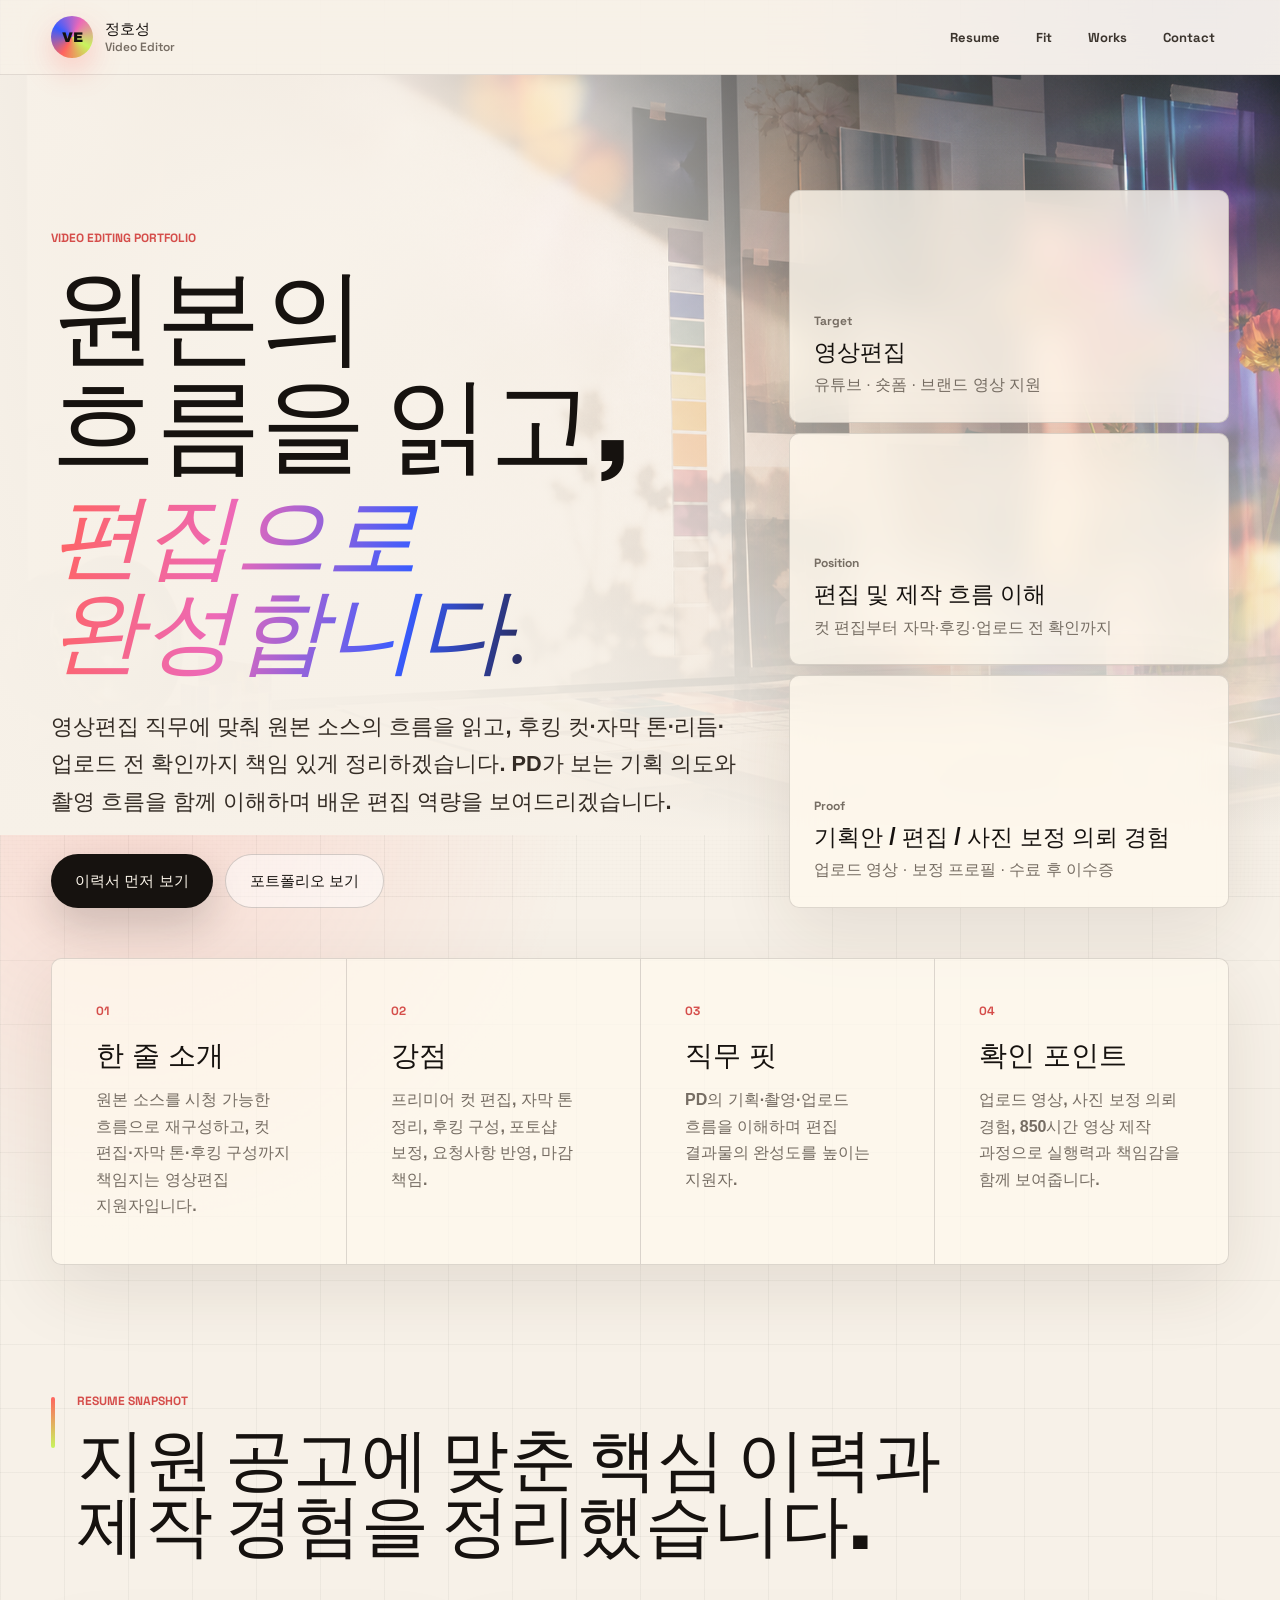
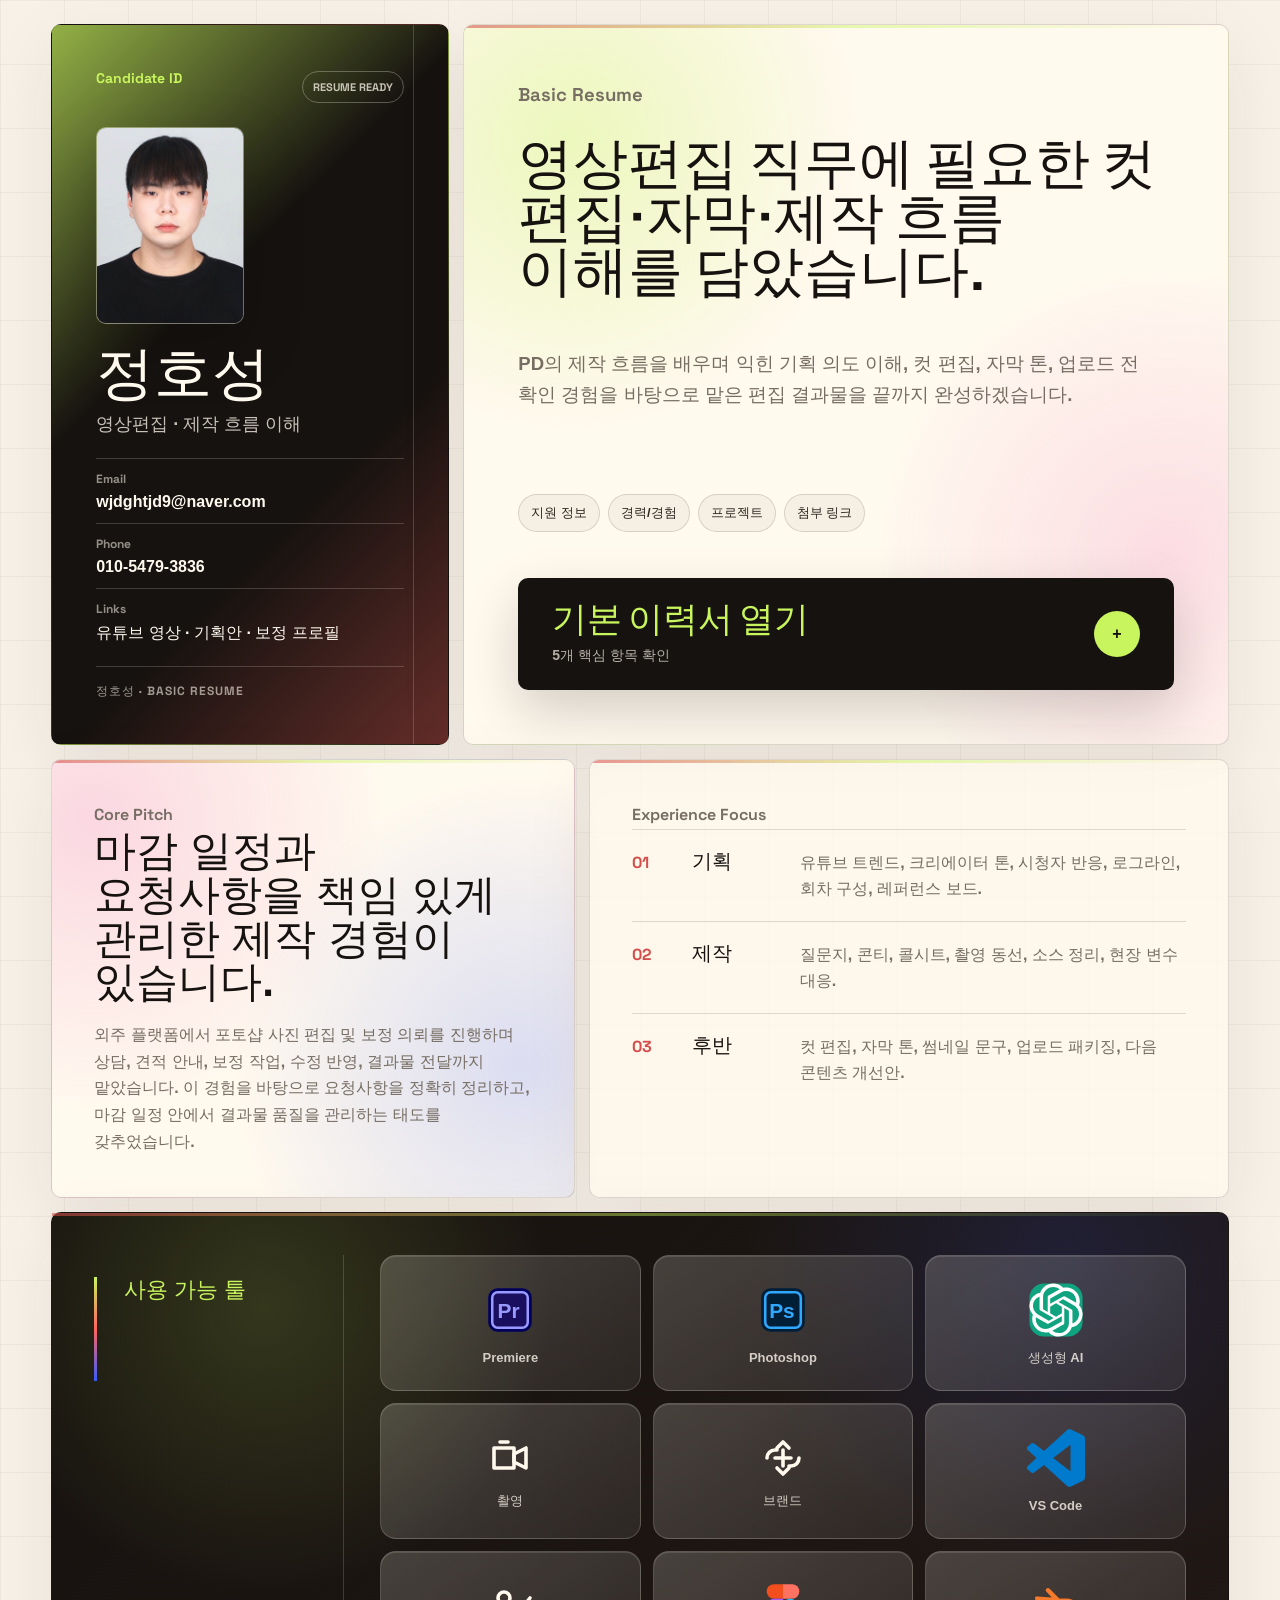
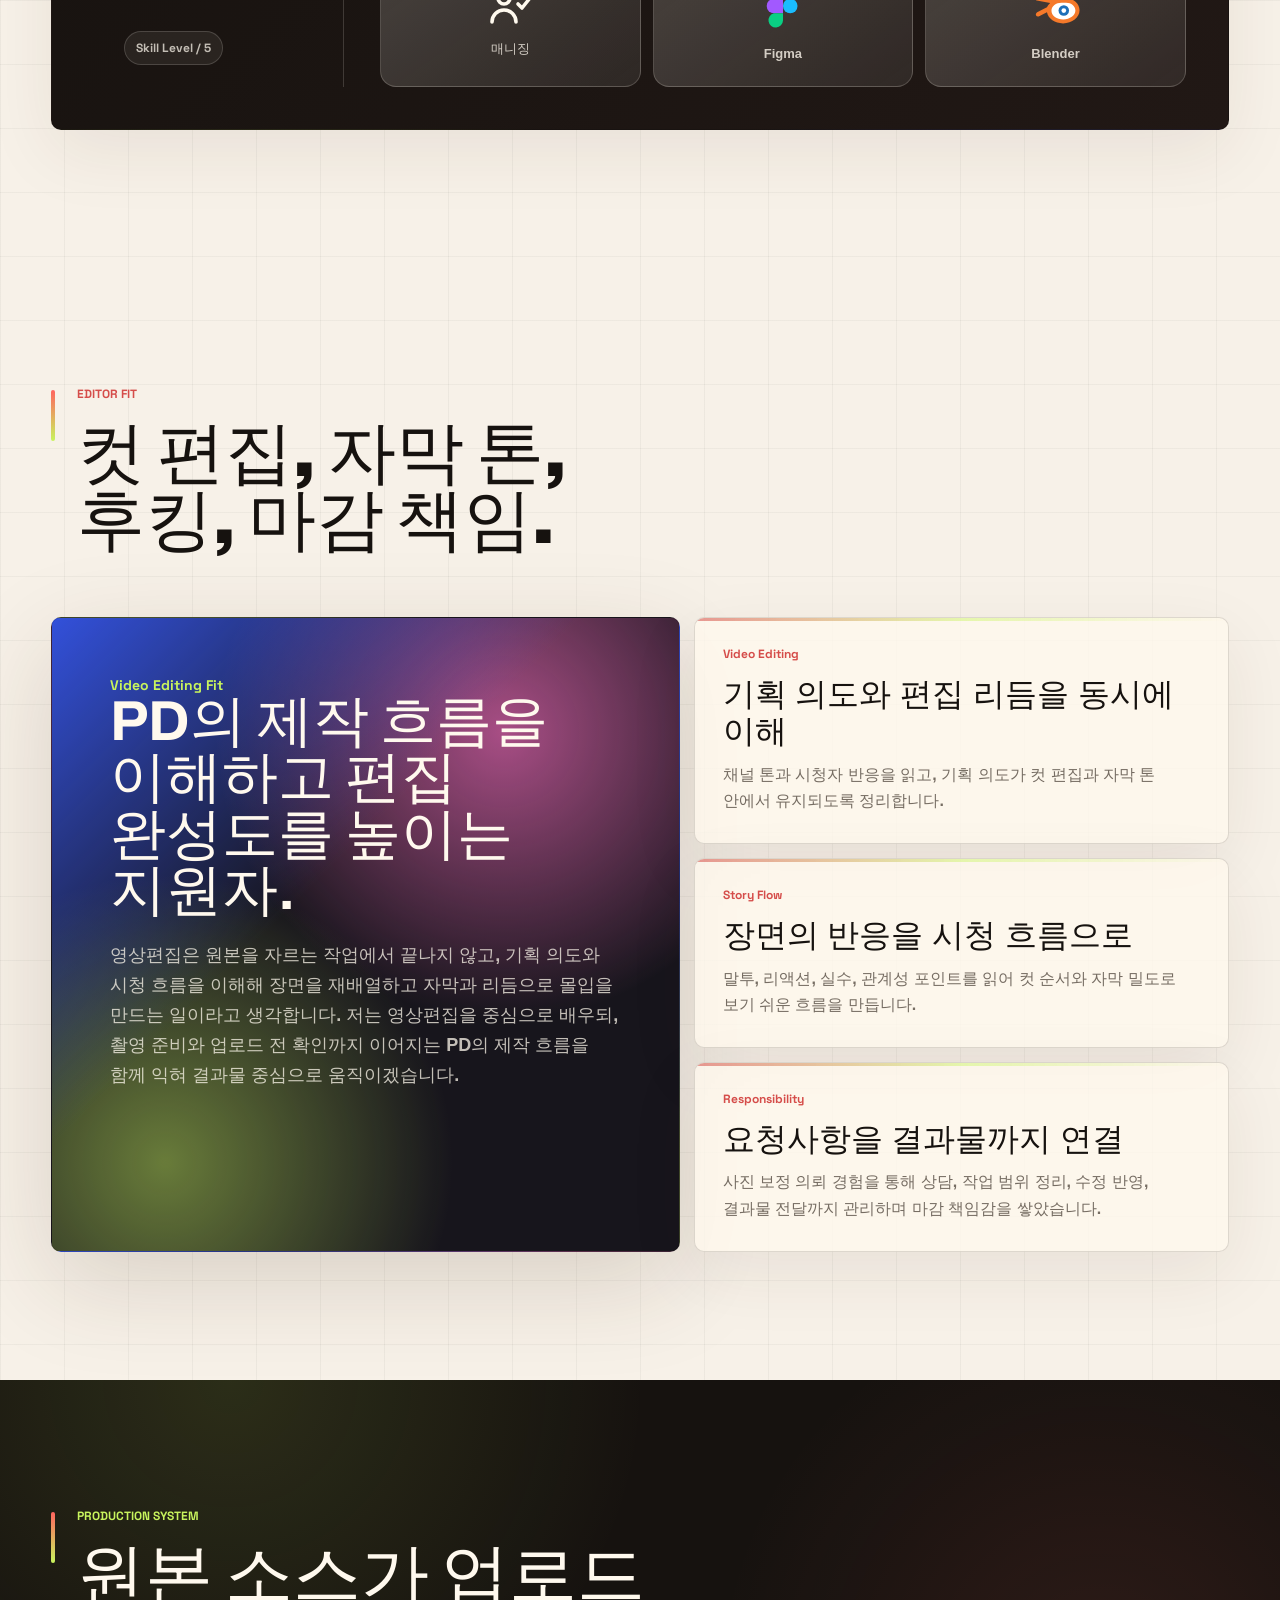
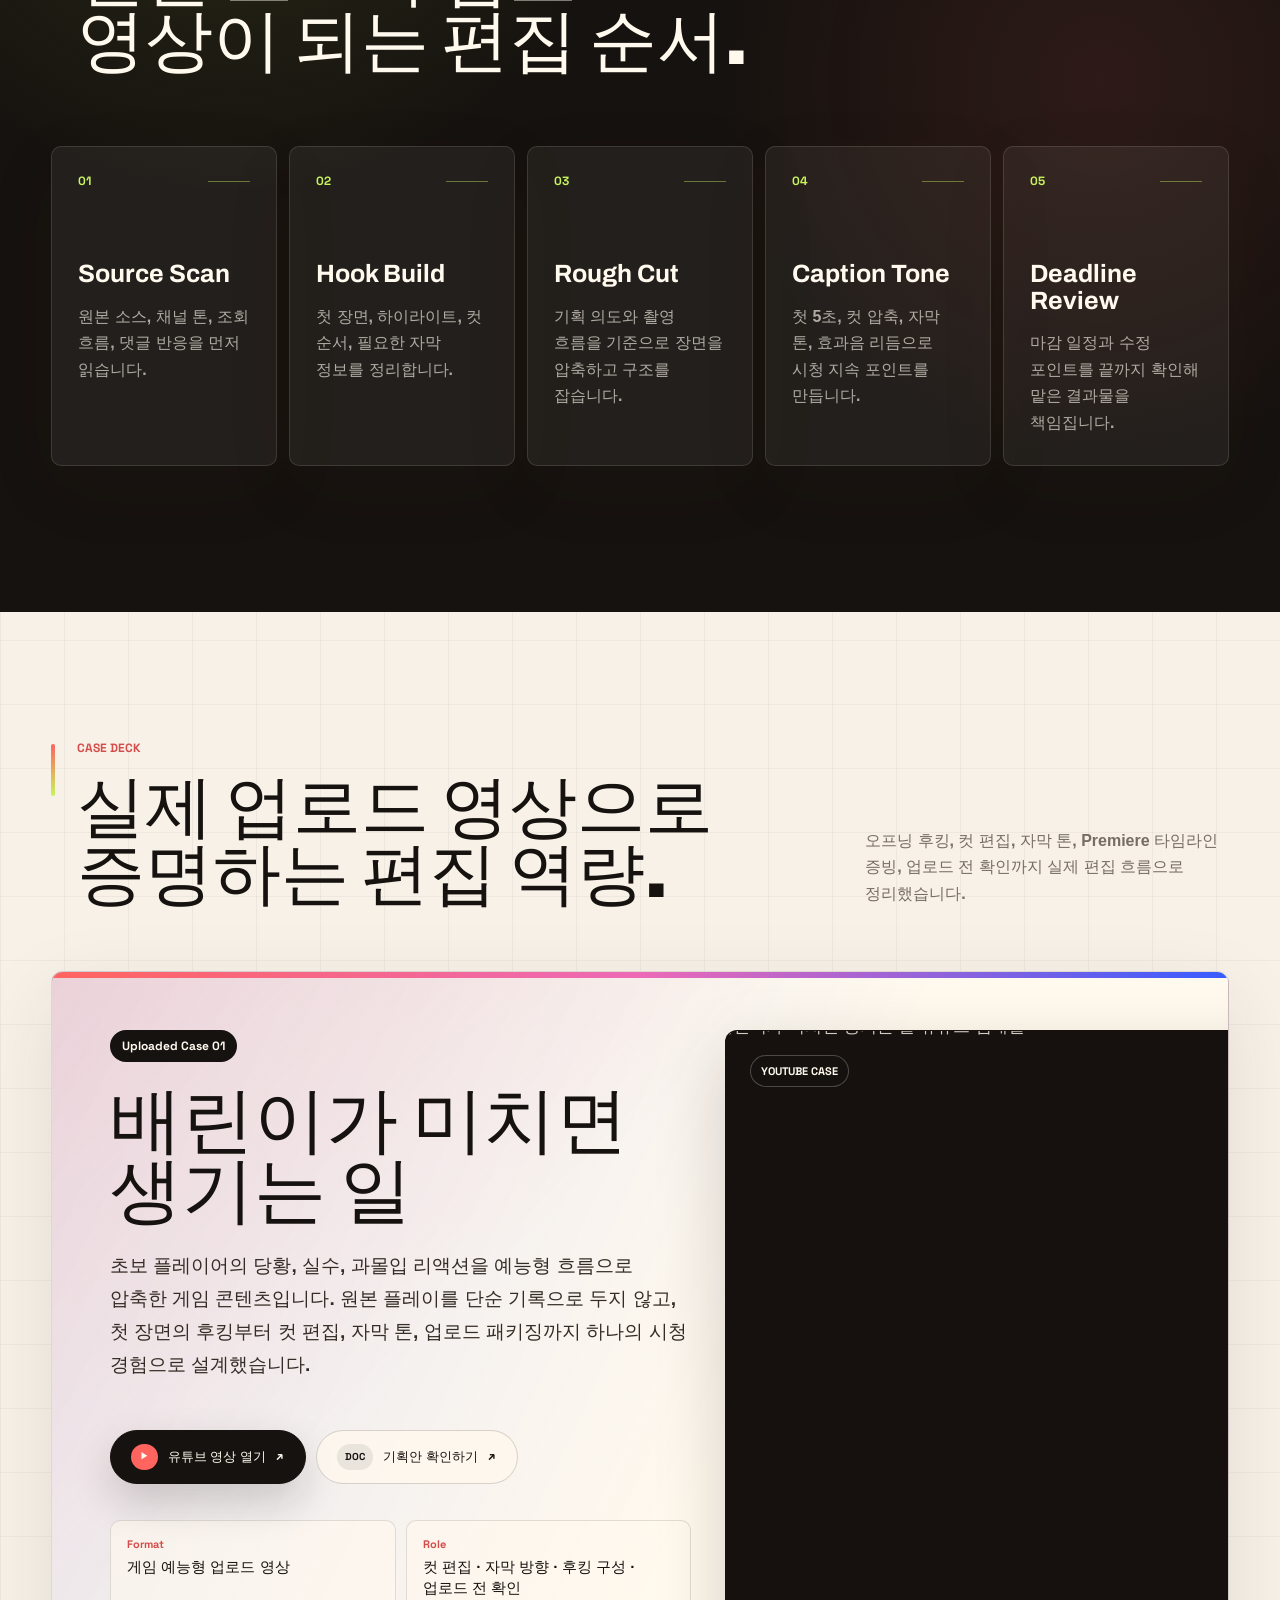
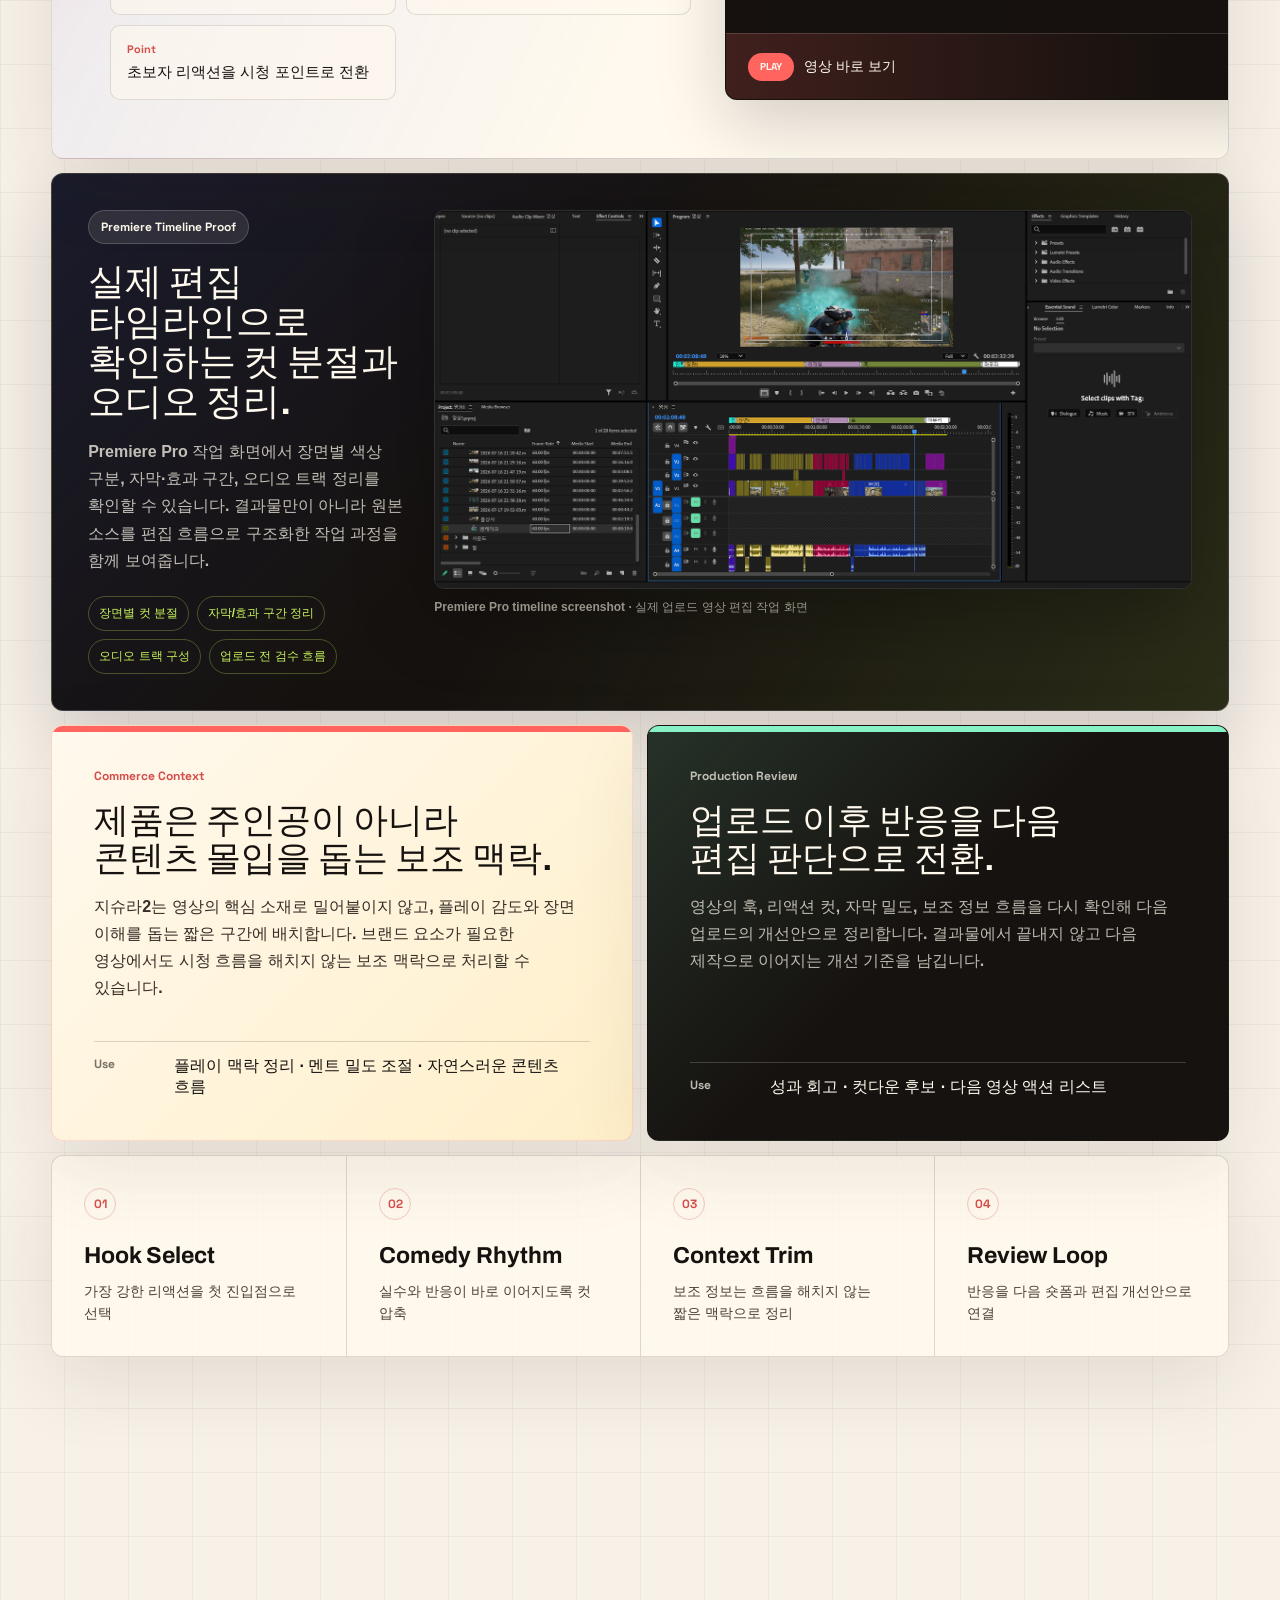
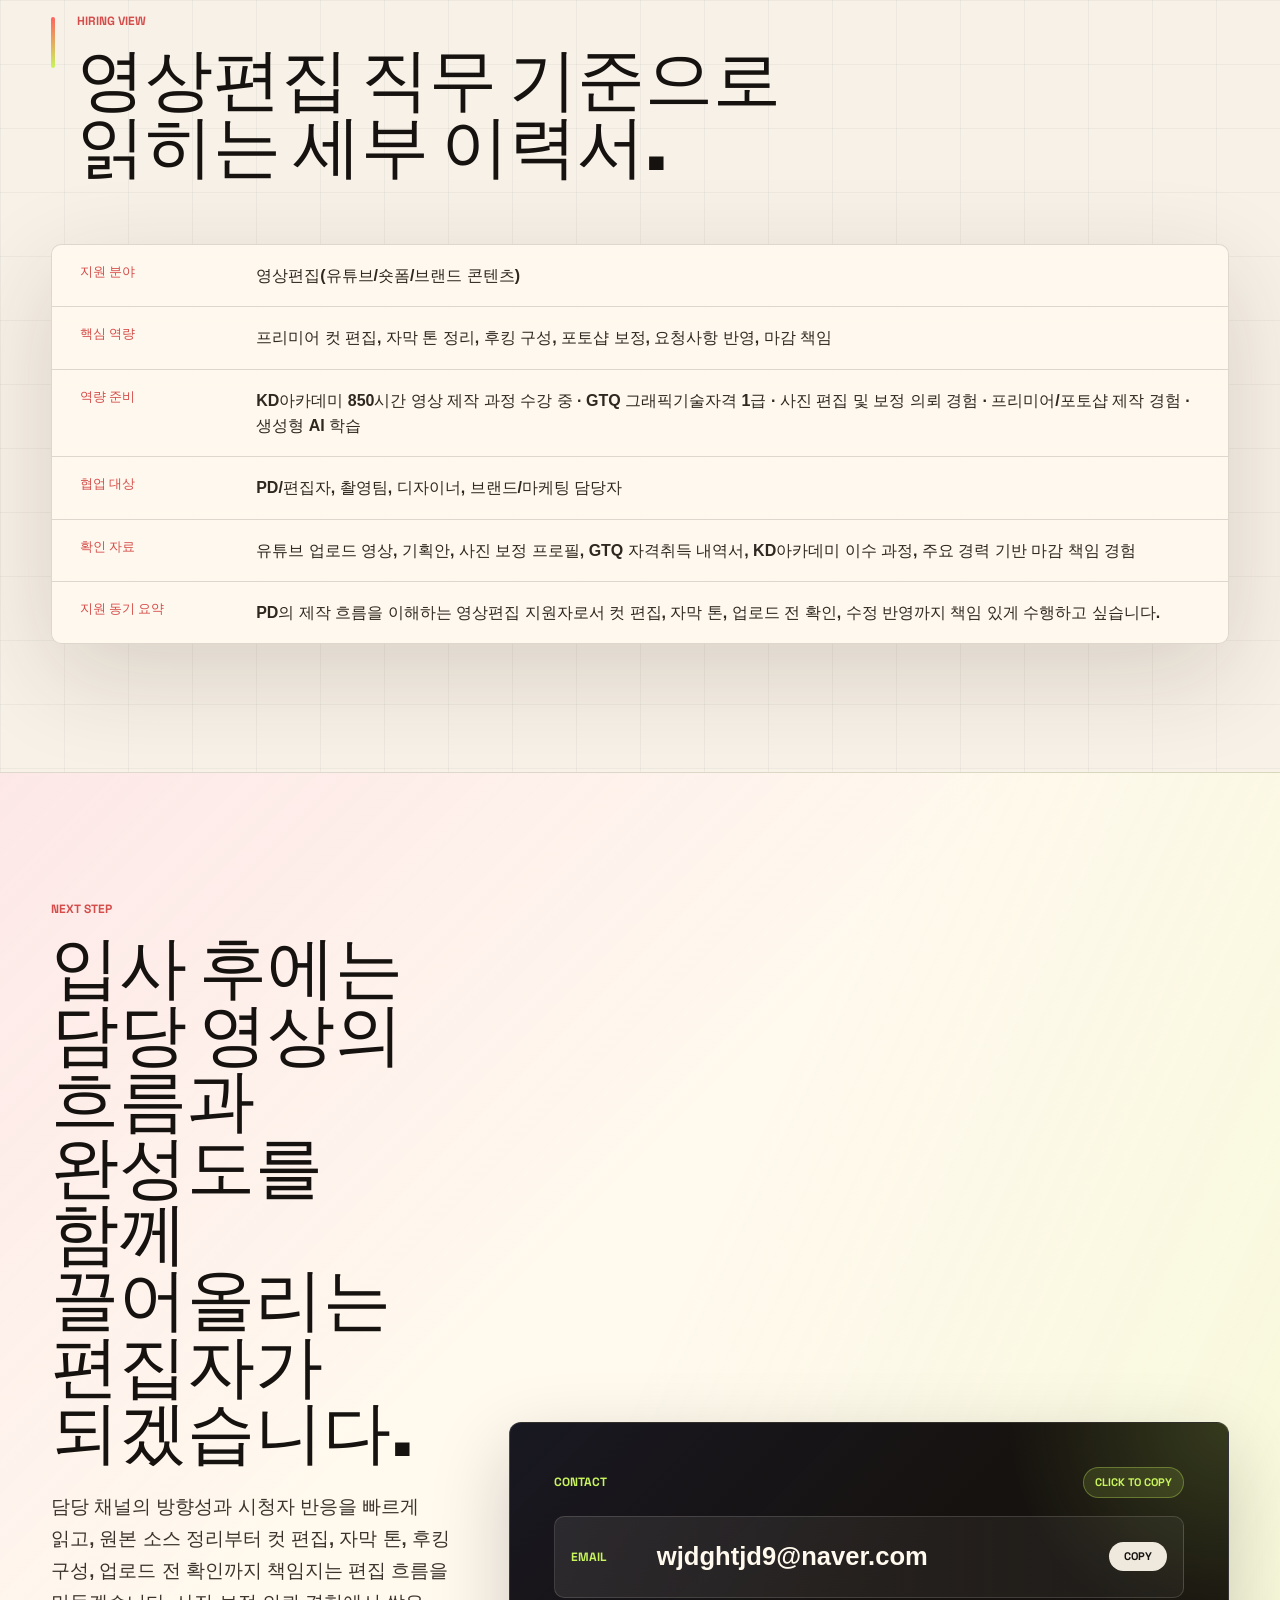
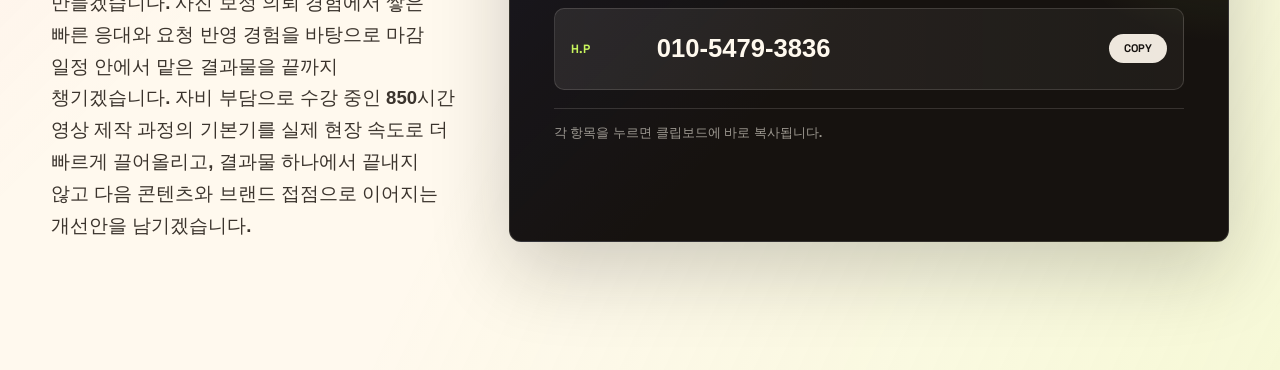
==== index.html @ f5a39869 "Add files via upload" ====
<!doctype html>
<html lang="ko">
  <head>
    <meta charset="utf-8" />
    <meta name="viewport" content="width=device-width, initial-scale=1" />
    <title>정호성 영상편집 포트폴리오 | 이력서</title>
    <meta
      name="description"
      content="영상편집 지원을 위한 포트폴리오 겸 이력서"
    />
    <link rel="stylesheet" href="./styles.css" />
  </head>
  <body>
    <main class="site">
      <header class="nav" aria-label="주요 메뉴">
        <a class="brand" href="#top" aria-label="맨 위로 이동">
          <span class="brand-mark">VE</span>
          <span>
            <strong>정호성</strong>
            <small>Video Editor</small>
          </span>
        </a>
        <nav class="nav-links">
          <a href="#resume">Resume</a>
          <a href="#fit">Fit</a>
          <a href="#works">Works</a>
          <a href="#contact">Contact</a>
        </nav>
      </header>

      <section class="hero" id="top">
        <div class="hero-visual" aria-hidden="true">
          <img src="./assets/hero-prism-studio.png" alt="" />
        </div>
        <div class="hero-copy">
          <p class="eyebrow">VIDEO EDITING PORTFOLIO</p>
          <h1 class="hero-title">
            <span class="hero-title-main">원본의 흐름을 읽고,</span>
            <span class="hero-title-accent">편집으로 완성합니다.</span>
          </h1>
          <p class="hero-lead">
            영상편집 직무에 맞춰 원본 소스의 흐름을 읽고, 후킹 컷·자막 톤·리듬·업로드 전 확인까지 책임 있게 정리하겠습니다. PD가 보는 기획 의도와 촬영 흐름을 함께 이해하며 배운 편집 역량을 보여드리겠습니다.
          </p>
          <div class="hero-actions">
            <a class="button primary" href="#resume">이력서 먼저 보기</a>
            <a class="button ghost" href="#works">포트폴리오 보기</a>
          </div>
        </div>
        <aside class="hero-panel" aria-label="지원 요약">
          <div>
            <span>Target</span>
            <strong>영상편집</strong>
            <p>유튜브 · 숏폼 · 브랜드 영상 지원</p>
          </div>
          <div>
            <span>Position</span>
            <strong>편집 및 제작 흐름 이해</strong>
            <p>컷 편집부터 자막·후킹·업로드 전 확인까지</p>
          </div>
          <div>
            <span>Proof</span>
            <strong>기획안 / 편집 / 사진 보정 의뢰 경험</strong>
            <p>업로드 영상 · 보정 프로필 · 수료 후 이수증</p>
          </div>
        </aside>
      </section>

      <section class="brief" aria-label="채용 요약">
        <article>
          <span>01</span>
          <strong>한 줄 소개</strong>
          <p>원본 소스를 시청 가능한 흐름으로 재구성하고, 컷 편집·자막 톤·후킹 구성까지 책임지는 영상편집 지원자입니다.</p>
        </article>
        <article>
          <span>02</span>
          <strong>강점</strong>
          <p>프리미어 컷 편집, 자막 톤 정리, 후킹 구성, 포토샵 보정, 요청사항 반영, 마감 책임.</p>
        </article>
        <article>
          <span>03</span>
          <strong>직무 핏</strong>
          <p>PD의 기획·촬영·업로드 흐름을 이해하며 편집 결과물의 완성도를 높이는 지원자.</p>
        </article>
        <article>
          <span>04</span>
          <strong>확인 포인트</strong>
          <p>업로드 영상, 사진 보정 의뢰 경험, 850시간 영상 제작 과정으로 실행력과 책임감을 함께 보여줍니다.</p>
        </article>
      </section>

      <section class="resume" id="resume">
        <div class="section-head">
          <p class="eyebrow">RESUME SNAPSHOT</p>
          <h2>지원 공고에 맞춘 핵심 이력과 제작 경험을 정리했습니다.</h2>
        </div>

        <div class="resume-grid">
          <div class="resume-access-panel">
            <article class="profile-block resume-id-card" aria-label="간단 이력서 카드">
              <div class="id-card-top">
                <span class="label">Candidate ID</span>
                <span class="id-status">Resume Ready</span>
              </div>
              <span class="profile-photo-frame"><img src="./assets/profile-photo.jpg" alt="정호성 증명사진" /></span>
              <span class="profile-name-wrap">
                <span class="candidate-name">정호성</span>
                <span class="role">영상편집 · 제작 흐름 이해</span>
              </span>
              <span class="profile-contact-list">
                <span><small>Email</small><strong>wjdghtjd9@naver.com</strong></span>
                <span><small>Phone</small><strong>010-5479-3836</strong></span>
                <span><small>Links</small><strong>유튜브 영상 · 기획안 · 보정 프로필</strong></span>
              </span>
              <span class="id-card-strip">정호성 · Basic Resume</span>
            </article>

            <article class="resume-open-panel">
              <p class="label">Basic Resume</p>
              <h3>영상편집 직무에 필요한 컷 편집·자막·제작 흐름 이해를 담았습니다.</h3>
              <p>
                PD의 제작 흐름을 배우며 익힌 기획 의도 이해, 컷 편집, 자막 톤, 업로드 전 확인 경험을 바탕으로 맡은 편집 결과물을 끝까지 완성하겠습니다.
              </p>
              <div class="resume-open-tags" aria-label="세부 이력서 포함 항목">
                <span>지원 정보</span>
                <span>경력/경험</span>
                <span>프로젝트</span>
                <span>첨부 링크</span>
              </div>
              <button class="resume-open-button" type="button" data-open-resume aria-haspopup="dialog" aria-controls="resume-modal">
                <span>기본 이력서 열기</span>
                <small>5개 핵심 항목 확인</small>
                <i aria-hidden="true">+</i>
              </button>
            </article>
          </div>

          <dialog class="resume-modal" id="resume-modal" aria-labelledby="resume-modal-title">
            <div class="resume-modal-shell">
              <div class="expanded-resume-head">
                <div>
                  <p class="eyebrow">BASIC RESUME</p>
                  <h3 id="resume-modal-title">세부 이력서</h3>
                </div>
                <button class="resume-modal-close" type="button" data-close-resume aria-label="세부 이력서 닫기">닫기</button>
              </div>

              <div class="expanded-resume-layout readable-resume-layout">
                <div class="resume-quick-strip" aria-label="핵심 지원 정보">
                  <div><span>지원 분야</span><strong>영상편집</strong></div>
                  <div><span>주요 역할</span><strong>컷 편집 · 자막 · 후킹</strong></div>
                  <div><span>교육 과정</span><strong>영상편집 · 모션그래픽 · 생성형AI</strong></div>
                  <div><span>증빙 자료</span><strong>이력서 · 기획안 · 영상 링크</strong></div>
                </div>

                <div class="expanded-resume-sections resume-readable-sections">
                  <article class="expanded-resume-section highlight-section simple-resume-section summary-section">
                    <span class="resume-section-number">01</span>
                    <h4>지원 요약</h4>
                    <p class="resume-lead">영상편집 포지션에 맞춰, PD가 보는 기획 의도와 촬영 흐름을 이해하고 컷 편집, 자막 톤, 후킹 구성, 업로드 전 확인까지 책임 있게 수행하겠습니다.</p>
                    <ul class="resume-chip-list" aria-label="핵심 역량">
                      <li>컷 편집</li>
                      <li>자막 톤</li>
                      <li>후킹 구성</li>
                      <li>요청사항 반영</li>
                    </ul>
                  </article>

                  <article class="expanded-resume-section simple-resume-section info-section">
                    <span class="resume-section-number">02</span>
                    <h4>기본 정보</h4>
                    <dl class="resume-fact-grid">
                      <div><dt>이름</dt><dd>정호성 / Hosung Jung</dd></div>
                      <div><dt>출생/나이</dt><dd>2000년생 · 만 26세</dd></div>
                      <div><dt>연락처</dt><dd>010-5479-3836</dd></div>
                      <div><dt>이메일</dt><dd>wjdghtjd9@naver.com</dd></div>
                      <div><dt>거주지</dt><dd>경기 남양주시</dd></div>
                      <div><dt>병역</dt><dd>산업기능요원 복무 완료</dd></div>
                    </dl>
                  </article>

                  <article class="expanded-resume-section simple-resume-section">
                    <span class="resume-section-number">03</span>
                    <h4>교육 · 자격</h4>
                    <div class="resume-stack">
                      <div class="resume-record">
                        <span>교육 과정</span>
                        <strong>KD아카데미컴퓨터학원 구리남양주점</strong>
                        <p>멀티미디어 광고영상콘텐츠 제작 전문가 과정 수강 중입니다. 영상편집, 모션그래픽, 생성형AI를 약 6개월 과정으로 학습하며 실무형 제작 역량을 쌓고 있습니다.</p>
                      </div>
                      <div class="resume-record compact-record">
                        <span>수강 기간</span>
                        <strong>2026.03.19 ~ 2026.09.01 · 107일 · 총 850시간</strong>
                        <p>국비지원 대상은 아니었지만 필요한 역량이라고 판단해 자비 부담으로 수강하고 있습니다.</p>
                      </div>
                      <div class="resume-record compact-record">
                        <span>자격</span>
                        <strong>GTQ 그래픽기술자격 1급(Photoshop) · 자동차운전면허 1종보통 · 건축도장기능사</strong>
                      </div>
                    </div>
                  </article>

                  <article class="expanded-resume-section simple-resume-section summary-section">
                    <span class="resume-section-number">04</span>
                    <h4>경력 · 제작 경험</h4>
                    <div class="resume-stack">
                      <div class="resume-record primary-record">
                        <span>제조팀 주임 · 2021.11 ~ 2026.02 · 4년 3개월</span>
                        <strong>새한마이크로텍</strong>
                        <p>공정 운영, 품질 확인, 작업 기록과 보고, 일정 준수 경험을 통해 맡은 업무를 끝까지 책임지는 태도를 체득했습니다.</p>
                      </div>
                      <div class="resume-record compact-record">
                        <span>이전 경력</span>
                        <strong>우신에이스 현장시공팀 6개월 · 정우푸드 생산라인 1년 8개월</strong>
                        <p>현장 업무에서 필요한 협업, 반복 작업 관리, 문제 확인 습관을 쌓았습니다.</p>
                      </div>
                      <div class="resume-record compact-record">
                        <span>제작 경험</span>
                        <strong>유튜브 업로드 영상 제작 · 포토샵 보정 외주</strong>
                        <p>영상 기획, 컷 편집, 자막 톤 정리, 썸네일·보정 작업, 수정 요청 반영까지 결과물 중심으로 진행했습니다.</p>
                      </div>
                    </div>
                  </article>

                  <article class="expanded-resume-section simple-resume-section link-section">
                    <span class="resume-section-number">05</span>
                    <h4>첨부 · 링크</h4>
                    <div class="resume-link-grid">
                      <a class="resume-doc-link" href="./정호성_영상편집_이력서.docx" target="_blank" rel="noreferrer"><span>DOCX</span><strong>이력서</strong><small>상세 이력 및 자기소개</small></a>
                      <a class="resume-doc-link" href="./정호성_배린이가_미치면_생기는_일_기획안.docx" target="_blank" rel="noreferrer"><span>DOCX</span><strong>영상 기획안</strong><small>콘텐츠 구성안</small></a>
                      <a class="resume-doc-link" href="https://youtu.be/QN0WuIsAuWc" target="_blank" rel="noreferrer"><span>YOUTUBE</span><strong>제작 영상</strong><small>업로드 영상 확인</small></a>
                      <a class="resume-doc-link" href="./planning-baerini-video.html" target="_blank" rel="noreferrer"><span>WEB</span><strong>웹 기획안</strong><small>포트폴리오 내 기획안</small></a>
                      <a class="resume-doc-link" href="https://soomgo.com/profile/users/17757332" target="_blank" rel="noreferrer"><span>PROFILE</span><strong>보정 프로필</strong><small>포토샵 외주 경험</small></a>
                    </div>
                  </article>
                </div>
              </div>
            </div>
          </dialog>

          <article class="resume-card accent-card">
            <p class="label">Core Pitch</p>
            <h3>마감 일정과 요청사항을 책임 있게 관리한 제작 경험이 있습니다.</h3>
            <p>
              외주 플랫폼에서 포토샵 사진 편집 및 보정 의뢰를 진행하며 상담, 견적 안내, 보정 작업, 수정 반영, 결과물 전달까지 맡았습니다.
              이 경험을 바탕으로 요청사항을 정확히 정리하고, 마감 일정 안에서 결과물 품질을 관리하는 태도를 갖추었습니다.
            </p>
          </article>

          <article class="resume-card">
            <p class="label">Experience Focus</p>
            <div class="timeline">
              <div>
                <span>01</span>
                <strong>기획</strong>
                <p>유튜브 트렌드, 크리에이터 톤, 시청자 반응, 로그라인, 회차 구성, 레퍼런스 보드.</p>
              </div>
              <div>
                <span>02</span>
                <strong>제작</strong>
                <p>질문지, 콘티, 콜시트, 촬영 동선, 소스 정리, 현장 변수 대응.</p>
              </div>
              <div>
                <span>03</span>
                <strong>후반</strong>
                <p>컷 편집, 자막 톤, 썸네일 문구, 업로드 패키징, 다음 콘텐츠 개선안.</p>
              </div>
            </div>
          </article>

          <article class="resume-card tools-card">
            <div class="tools-title-row">
              <p class="label">사용 가능 툴</p>
              <span>Skill Level / 5</span>
            </div>
            <div class="tool-icons" aria-label="사용 가능 툴 목록">
              <span class="tool-icon" tabindex="0" aria-label="Premiere Pro 영상 편집 능력 3.5점 만점 5점">
                <svg class="brand-icon adobe-icon premiere-icon" viewBox="0 0 32 32" aria-hidden="true">
                  <rect x="4" y="4" width="24" height="24" rx="5" fill="#00005b"/>
                  <rect x="6.2" y="6.2" width="19.6" height="19.6" rx="3" fill="#1a0f5f" stroke="#9999ff" stroke-width="1.4"/>
                  <text x="9.1" y="20.5" fill="#9999ff" font-family="Arial, sans-serif" font-size="11.5" font-weight="800">Pr</text>
                </svg>
                <small class="tool-name">Premiere</small>
                <span class="tool-tooltip" role="tooltip">
                  <strong>Premiere Pro</strong>
                  <em>3.5 / 5</em>
                  <span class="tool-meter level-35"><span></span></span>
                  <b>컷 편집, 리듬 조정, 자막/후킹 구성</b>
                </span>
              </span>
              <span class="tool-icon" tabindex="0" aria-label="Photoshop 이미지 편집 능력 4점 만점 5점">
                <svg class="brand-icon adobe-icon photoshop-icon" viewBox="0 0 32 32" aria-hidden="true">
                  <rect x="4" y="4" width="24" height="24" rx="5" fill="#001e36"/>
                  <rect x="6.2" y="6.2" width="19.6" height="19.6" rx="3" fill="#001e36" stroke="#31a8ff" stroke-width="1.4"/>
                  <text x="8.4" y="20.5" fill="#31a8ff" font-family="Arial, sans-serif" font-size="11.5" font-weight="800">Ps</text>
                </svg>
                <small class="tool-name">Photoshop</small>
                <span class="tool-tooltip" role="tooltip">
                  <strong>Photoshop</strong>
                  <em>4 / 5</em>
                  <span class="tool-meter level-40"><span></span></span>
                  <b>사진 보정, 리터칭, 합성</b>
                </span>
              </span>
              <span class="tool-icon" tabindex="0" aria-label="생성형 AI 활용 능력 3.5점 만점 5점">
                <svg class="brand-icon ai-icon" viewBox="0 0 24 24" aria-hidden="true">
                  <rect x="1" y="1" width="22" height="22" rx="6" fill="#10a37f"/>
                  <path fill="#ffffff" d="M21.55 10.004a5.416 5.416 0 0 0-.478-4.501c-1.217-2.09-3.662-3.166-6.05-2.66A5.59 5.59 0 0 0 10.831 1C8.39.995 6.224 2.546 5.473 4.838A5.553 5.553 0 0 0 1.76 7.496a5.487 5.487 0 0 0 .691 6.5 5.416 5.416 0 0 0 .477 4.502c1.217 2.09 3.662 3.165 6.05 2.66A5.586 5.586 0 0 0 13.168 23c2.443.006 4.61-1.546 5.361-3.84a5.553 5.553 0 0 0 3.715-2.66 5.488 5.488 0 0 0-.693-6.497v.001zm-8.381 11.558a4.199 4.199 0 0 1-2.675-.954c.034-.018.093-.05.132-.074l4.44-2.53a.71.71 0 0 0 .364-.623v-6.176l1.877 1.069c.02.01.033.029.036.05v5.115c-.003 2.274-1.87 4.118-4.174 4.123zM4.192 17.78a4.059 4.059 0 0 1-.498-2.763c.032.02.09.055.131.078l4.44 2.53c.225.13.504.13.73 0l5.42-3.088v2.138a.068.068 0 0 1-.027.057L9.9 19.288c-1.999 1.136-4.552.46-5.707-1.51h-.001zM3.023 8.216A4.15 4.15 0 0 1 5.198 6.41l-.002.151v5.06a.711.711 0 0 0 .364.624l5.42 3.087-1.876 1.07a.067.067 0 0 1-.063.005l-4.489-2.559c-1.995-1.14-2.679-3.658-1.53-5.63h.001zm15.417 3.54l-5.42-3.088L14.896 7.6a.067.067 0 0 1 .063-.006l4.489 2.557c1.998 1.14 2.683 3.662 1.529 5.633a4.163 4.163 0 0 1-2.174 1.807V12.38a.71.71 0 0 0-.363-.623zm1.867-2.773a6.04 6.04 0 0 0-.132-.078l-4.44-2.53a.731.731 0 0 0-.729 0l-5.42 3.088V7.325a.068.068 0 0 1 .027-.057L14.1 4.713c2-1.137 4.555-.46 5.707 1.513.487.833.664 1.809.499 2.757h.001zm-11.741 3.81l-1.877-1.068a.065.065 0 0 1-.036-.051V6.559c.001-2.277 1.873-4.122 4.181-4.12.976 0 1.92.338 2.671.954-.034.018-.092.05-.131.073l-4.44 2.53a.71.71 0 0 0-.365.623l-.003 6.173v.002zm1.02-2.168L12 9.25l2.414 1.375v2.75L12 14.75l-2.415-1.375v-2.75z"/>
                </svg>
                <small class="tool-name">생성형 AI</small>
                <span class="tool-tooltip" role="tooltip">
                  <strong>생성형 AI 활용</strong>
                  <em>3.5 / 5</em>
                  <span class="tool-meter level-35"><span></span></span>
                  <b>아이디어 정리, 카피 초안, 레퍼런스 구조화</b>
                </span>
              </span>
              <span class="tool-icon" tabindex="0" aria-label="촬영 진행 능력 3점 만점 5점">
                <svg viewBox="0 0 24 24" aria-hidden="true"><path d="M4 7h10v10H4z"/><path d="m14 10 6-3v10l-6-3z"/><path d="M7 4h4"/></svg>
                <small class="tool-name">촬영</small>
                <span class="tool-tooltip" role="tooltip">
                  <strong>촬영 진행</strong>
                  <em>3 / 5</em>
                  <span class="tool-meter level-30"><span></span></span>
                  <b>촬영 동선, 현장 진행, 컷 체크</b>
                </span>
              </span>
              <span class="tool-icon" tabindex="0" aria-label="브랜드 커뮤니케이션 능력 3점 만점 5점">
                <svg viewBox="0 0 24 24" aria-hidden="true"><path d="M8 12h8"/><path d="M12 8v8"/><path d="M4 12a4 4 0 0 1 4-4h1"/><path d="M20 12a4 4 0 0 1-4 4h-1"/><path d="M9 17l3 3 3-3"/><path d="M9 7l3-3 3 3"/></svg>
                <small class="tool-name">브랜드</small>
                <span class="tool-tooltip" role="tooltip">
                  <strong>브랜드 커뮤니케이션</strong>
                  <em>3 / 5</em>
                  <span class="tool-meter level-30"><span></span></span>
                  <b>요청사항 정리, 톤 조율, 협업 커뮤니케이션</b>
                </span>
              </span>
              <span class="tool-icon" tabindex="0" aria-label="Visual Studio Code 웹 포트폴리오 수정 능력 3점 만점 5점">
                <svg class="brand-icon vscode-icon" viewBox="0 0 24 24" aria-hidden="true">
                  <path fill="#007acc" d="M23.15 2.587 18.21.21a1.494 1.494 0 0 0-1.705.29l-9.46 8.63-4.12-3.128a.999.999 0 0 0-1.276.057L.327 7.261A1 1 0 0 0 .326 8.74L3.899 12 .326 15.26a1 1 0 0 0 .001 1.479L1.65 17.94a.999.999 0 0 0 1.276.057l4.12-3.128 9.46 8.63a1.492 1.492 0 0 0 1.704.29l4.942-2.377A1.5 1.5 0 0 0 24 20.06V3.939a1.5 1.5 0 0 0-.85-1.352zm-5.146 14.861L10.826 12l7.178-5.448v10.896z"/>
                </svg>
                <small class="tool-name">VS Code</small>
                <span class="tool-tooltip" role="tooltip">
                  <strong>Visual Studio Code</strong>
                  <em>3 / 5</em>
                  <span class="tool-meter level-30"><span></span></span>
                  <b>웹 포트폴리오 문구/HTML/CSS 수정 보조</b>
                </span>
              </span>
              <span class="tool-icon" tabindex="0" aria-label="크리에이터 매니지먼트 능력 2점 만점 5점">
                <svg viewBox="0 0 24 24" aria-hidden="true"><circle cx="9" cy="8" r="3"/><path d="M3 20a6 6 0 0 1 12 0"/><path d="m16 11 2 2 4-5"/></svg>
                <small class="tool-name">매니징</small>
                <span class="tool-tooltip" role="tooltip">
                  <strong>크리에이터 매니지먼트</strong>
                  <em>2 / 5</em>
                  <span class="tool-meter level-20"><span></span></span>
                  <b>일정 공유, 소통 보조, 운영 흐름 파악</b>
                </span>
              </span>
              <span class="tool-icon" tabindex="0" aria-label="Figma 화면 설계 능력 1.5점 만점 5점">
                <svg class="brand-icon figma-icon" viewBox="0 0 32 32" aria-hidden="true">
                  <path d="M11 4h5v8h-5a4 4 0 0 1 0-8Z" fill="#f24e1e"/>
                  <path d="M16 4h5a4 4 0 0 1 0 8h-5V4Z" fill="#ff7262"/>
                  <path d="M11 12h5v8h-5a4 4 0 0 1 0-8Z" fill="#a259ff"/>
                  <path d="M16 16a4 4 0 1 1 8 0 4 4 0 0 1-8 0Z" fill="#1abcfe"/>
                  <path d="M11 20h5v4a4 4 0 1 1-5-4Z" fill="#0acf83"/>
                </svg>
                <small class="tool-name">Figma</small>
                <span class="tool-tooltip" role="tooltip">
                  <strong>Figma</strong>
                  <em>1.5 / 5</em>
                  <span class="tool-meter level-15"><span></span></span>
                  <b>간단한 레이아웃 확인, 레퍼런스 정리</b>
                </span>
              </span>
              <span class="tool-icon" tabindex="0" aria-label="Blender 3D 그래픽 제작 능력 1점 만점 5점">
                <svg class="brand-icon blender-icon" viewBox="0 0 32 32" aria-hidden="true">
                  <path d="M5.4 12.9c-.6-.1-1-.5-1-1.1 0-.7.6-1.2 1.3-1.1l8 .6-3-3.1c-.5-.5-.5-1.2 0-1.7.5-.5 1.3-.5 1.8 0l5.3 5.4h4.1c4 0 7.1 2.9 7.1 6.5 0 4-4.1 7.2-9.1 7.2-4.5 0-8.2-2.6-8.9-6.1l-4.3 2.2c-.7.3-1.4.1-1.7-.5-.3-.6 0-1.3.6-1.7l5.4-2.8c.4-.9 1-1.7 1.8-2.4l-7.4-1.4Z" fill="#f5792a"/>
                  <path d="M21.6 14.2c2.9 0 5.1 1.9 5.1 4.3 0 2.7-3 4.9-6.7 4.9-3.6 0-6.5-2.1-6.5-4.8 0-2.5 2.5-4.4 5.5-4.4h2.6Z" fill="#ffffff"/>
                  <circle cx="20.3" cy="18.5" r="2.9" fill="#1d6fb8"/>
                  <circle cx="20.3" cy="18.5" r="1.3" fill="#ffffff"/>
                </svg>
                <small class="tool-name">Blender</small>
                <span class="tool-tooltip" role="tooltip">
                  <strong>Blender</strong>
                  <em>1 / 5</em>
                  <span class="tool-meter level-10"><span></span></span>
                  <b>기초 조작, 간단한 3D 요소 이해</b>
                </span>
              </span>
            </div>
          </article>
        </div>
      </section>

      <section class="target-fit" id="fit">
        <div class="section-head split">
          <div>
            <p class="eyebrow">EDITOR FIT</p>
            <h2>컷 편집, 자막 톤, 후킹, 마감 책임.</h2>
          </div>
        </div>

        <div class="fit-grid">
          <article class="fit-main">
            <span class="label">Video Editing Fit</span>
            <h3>PD의 제작 흐름을 이해하고 편집 완성도를 높이는 지원자.</h3>
            <p>
              영상편집은 원본을 자르는 작업에서 끝나지 않고, 기획 의도와 시청 흐름을 이해해 장면을 재배열하고 자막과 리듬으로 몰입을 만드는 일이라고 생각합니다.
              저는 영상편집을 중심으로 배우되, 촬영 준비와 업로드 전 확인까지 이어지는 PD의 제작 흐름을 함께 익혀 결과물 중심으로 움직이겠습니다.
            </p>
          </article>
          <div class="fit-stack">
            <article>
              <span>Video Editing</span>
              <strong>기획 의도와 편집 리듬을 동시에 이해</strong>
              <p>채널 톤과 시청자 반응을 읽고, 기획 의도가 컷 편집과 자막 톤 안에서 유지되도록 정리합니다.</p>
            </article>
            <article>
              <span>Story Flow</span>
              <strong>장면의 반응을 시청 흐름으로</strong>
              <p>말투, 리액션, 실수, 관계성 포인트를 읽어 컷 순서와 자막 밀도로 보기 쉬운 흐름을 만듭니다.</p>
            </article>
            <article>
              <span>Responsibility</span>
              <strong>요청사항을 결과물까지 연결</strong>
              <p>사진 보정 의뢰 경험을 통해 상담, 작업 범위 정리, 수정 반영, 결과물 전달까지 관리하며 마감 책임감을 쌓았습니다.</p>
            </article>
          </div>
        </div>
      </section>

      <section class="process">
        <div class="section-head">
          <p class="eyebrow">PRODUCTION SYSTEM</p>
          <h2>원본 소스가 업로드 영상이 되는 편집 순서.</h2>
        </div>
        <div class="process-row">
          <article><span>01</span><strong>Source Scan</strong><p>원본 소스, 채널 톤, 조회 흐름, 댓글 반응을 먼저 읽습니다.</p></article>
          <article><span>02</span><strong>Hook Build</strong><p>첫 장면, 하이라이트, 컷 순서, 필요한 자막 정보를 정리합니다.</p></article>
          <article><span>03</span><strong>Rough Cut</strong><p>기획 의도와 촬영 흐름을 기준으로 장면을 압축하고 구조를 잡습니다.</p></article>
          <article><span>04</span><strong>Caption Tone</strong><p>첫 5초, 컷 압축, 자막 톤, 효과음 리듬으로 시청 지속 포인트를 만듭니다.</p></article>
          <article><span>05</span><strong>Deadline Review</strong><p>마감 일정과 수정 포인트를 끝까지 확인해 맡은 결과물을 책임집니다.</p></article>
        </div>
      </section>

      <section class="works" id="works">
        <div class="section-head split case-head">
          <div>
            <p class="eyebrow">CASE DECK</p>
            <h2>실제 업로드 영상으로 증명하는 편집 역량.</h2>
          </div>
          <p>
            오프닝 후킹, 컷 편집, 자막 톤, Premiere 타임라인 증빙, 업로드 전 확인까지 실제 편집 흐름으로 정리했습니다.
          </p>
        </div>

        <div class="case-showcase">
          <article class="case-feature">
            <div class="case-feature-copy">
              <span class="case-badge">Uploaded Case 01</span>
              <h3>배린이가 미치면 생기는 일</h3>
              <p class="case-lead">
                초보 플레이어의 당황, 실수, 과몰입 리액션을 예능형 흐름으로 압축한 게임 콘텐츠입니다.
                원본 플레이를 단순 기록으로 두지 않고, 첫 장면의 후킹부터 컷 편집, 자막 톤, 업로드 패키징까지 하나의 시청 경험으로 설계했습니다.
              </p>
              <div class="case-actions" aria-label="프로젝트 링크">
                <a class="case-link primary-link video-link" href="https://youtu.be/QN0WuIsAuWc" target="_blank" rel="noreferrer">유튜브 영상 열기</a>
                <a class="case-link deck-link" href="./planning-baerini-video.html" target="_blank" rel="noreferrer">기획안 확인하기</a>
              </div>
              <div class="case-stat-row" aria-label="프로젝트 요약">
                <div><span>Format</span><strong>게임 예능형 업로드 영상</strong></div>
                <div><span>Role</span><strong>컷 편집 · 자막 방향 · 후킹 구성 · 업로드 전 확인</strong></div>
                <div><span>Point</span><strong>초보자 리액션을 시청 포인트로 전환</strong></div>
              </div>
            </div>
            <a class="case-thumb" href="https://youtu.be/QN0WuIsAuWc" target="_blank" rel="noreferrer" aria-label="배린이가 미치면 생기는 일 유튜브 영상 보기">
              <img src="https://i.ytimg.com/vi/QN0WuIsAuWc/hqdefault.jpg" alt="배린이가 미치면 생기는 일 유튜브 썸네일" />
              <span>영상 바로 보기</span>
            </a>
          </article>

          <article class="editing-proof-card" aria-label="프리미어 편집 작업 화면">
            <div class="editing-proof-copy">
              <span class="case-badge">Premiere Timeline Proof</span>
              <h3>실제 편집 타임라인으로 확인하는 컷 분절과 오디오 정리.</h3>
              <p>
                Premiere Pro 작업 화면에서 장면별 색상 구분, 자막·효과 구간, 오디오 트랙 정리를 확인할 수 있습니다.
                결과물만이 아니라 원본 소스를 편집 흐름으로 구조화한 작업 과정을 함께 보여줍니다.
              </p>
              <ul class="editing-proof-list" aria-label="편집 증빙 포인트">
                <li>장면별 컷 분절</li>
                <li>자막/효과 구간 정리</li>
                <li>오디오 트랙 구성</li>
                <li>업로드 전 검수 흐름</li>
              </ul>
            </div>
            <figure class="editing-proof-figure">
              <img src="./assets/premiere-editing-proof.png" alt="Adobe Premiere Pro에서 실제 영상을 편집한 타임라인 작업 화면" />
              <figcaption>Premiere Pro timeline screenshot · 실제 업로드 영상 편집 작업 화면</figcaption>
            </figure>
          </article>

          <div class="case-support-grid">
            <article class="case-insight-card commerce-context">
              <span>Commerce Context</span>
              <h3>제품은 주인공이 아니라 콘텐츠 몰입을 돕는 보조 맥락.</h3>
              <p>
                지슈라2는 영상의 핵심 소재로 밀어붙이지 않고, 플레이 감도와 장면 이해를 돕는 짧은 구간에 배치합니다. 브랜드 요소가 필요한 영상에서도 시청 흐름을 해치지 않는 보조 맥락으로 처리할 수 있습니다.
              </p>
              <dl>
                <div><dt>Use</dt><dd>플레이 맥락 정리 · 멘트 밀도 조절 · 자연스러운 콘텐츠 흐름</dd></div>
              </dl>
            </article>
            <article class="case-insight-card review-context">
              <span>Production Review</span>
              <h3>업로드 이후 반응을 다음 편집 판단으로 전환.</h3>
              <p>
                영상의 훅, 리액션 컷, 자막 밀도, 보조 정보 흐름을 다시 확인해 다음 업로드의 개선안으로 정리합니다.
                결과물에서 끝내지 않고 다음 제작으로 이어지는 개선 기준을 남깁니다.
              </p>
              <dl>
                <div><dt>Use</dt><dd>성과 회고 · 컷다운 후보 · 다음 영상 액션 리스트</dd></div>
              </dl>
            </article>
          </div>

          <div class="case-flow" aria-label="제작 흐름">
            <div><span>01</span><strong>Hook Select</strong><p>가장 강한 리액션을 첫 진입점으로 선택</p></div>
            <div><span>02</span><strong>Comedy Rhythm</strong><p>실수와 반응이 바로 이어지도록 컷 압축</p></div>
            <div><span>03</span><strong>Context Trim</strong><p>보조 정보는 흐름을 해치지 않는 짧은 맥락으로 정리</p></div>
            <div><span>04</span><strong>Review Loop</strong><p>반응을 다음 숏폼과 편집 개선안으로 연결</p></div>
          </div>
        </div>
      </section>

      <section class="resume-detail">
        <div class="section-head split">
          <div>
            <p class="eyebrow">HIRING VIEW</p>
            <h2>영상편집 직무 기준으로 읽히는 세부 이력서.</h2>
          </div>
        </div>

        <div class="detail-table" role="table" aria-label="세부 이력서">
          <div role="row"><span role="cell">지원 분야</span><strong role="cell">영상편집(유튜브/숏폼/브랜드 콘텐츠)</strong></div>
          <div role="row"><span role="cell">핵심 역량</span><strong role="cell">프리미어 컷 편집, 자막 톤 정리, 후킹 구성, 포토샵 보정, 요청사항 반영, 마감 책임</strong></div>
          <div role="row"><span role="cell">역량 준비</span><strong role="cell">KD아카데미 850시간 영상 제작 과정 수강 중 · GTQ 그래픽기술자격 1급 · 사진 편집 및 보정 의뢰 경험 · 프리미어/포토샵 제작 경험 · 생성형 AI 학습</strong></div>
          <div role="row"><span role="cell">협업 대상</span><strong role="cell">PD/편집자, 촬영팀, 디자이너, 브랜드/마케팅 담당자</strong></div>
          <div role="row"><span role="cell">확인 자료</span><strong role="cell">유튜브 업로드 영상, 기획안, 사진 보정 프로필, GTQ 자격취득 내역서, KD아카데미 이수 과정, 주요 경력 기반 마감 책임 경험</strong></div>
          <div role="row"><span role="cell">지원 동기 요약</span><strong role="cell">PD의 제작 흐름을 이해하는 영상편집 지원자로서 컷 편집, 자막 톤, 업로드 전 확인, 수정 반영까지 책임 있게 수행하고 싶습니다.</strong></div>
        </div>
      </section>

      <section class="contact" id="contact">
        <div>
          <p class="eyebrow">NEXT STEP</p>
          <h2>입사 후에는 담당 영상의 흐름과 완성도를 함께 끌어올리는 편집자가 되겠습니다.</h2>
          <p class="contact-copy">
            담당 채널의 방향성과 시청자 반응을 빠르게 읽고, 원본 소스 정리부터 컷 편집, 자막 톤, 후킹 구성, 업로드 전 확인까지 책임지는 편집 흐름을 만들겠습니다. 사진 보정 의뢰 경험에서 쌓은 빠른 응대와 요청 반영 경험을 바탕으로 마감 일정 안에서 맡은 결과물을 끝까지 챙기겠습니다.
            자비 부담으로 수강 중인 850시간 영상 제작 과정의 기본기를 실제 현장 속도로 더 빠르게 끌어올리고, 결과물 하나에서 끝내지 않고 다음 콘텐츠와 브랜드 접점으로 이어지는 개선안을 남기겠습니다.
          </p>
        </div>
        <article class="contact-card" aria-label="연락처">
          <div class="contact-card-head">
            <span>CONTACT</span>
            <small>CLICK TO COPY</small>
          </div>
          <div class="contact-methods" aria-label="복사 가능한 연락처">
            <button class="contact-method" type="button" data-copy-value="wjdghtjd9@naver.com" data-copy-label="이메일" aria-label="이메일 주소 복사">
              <span class="contact-method-label">EMAIL</span>
              <strong>wjdghtjd9@naver.com</strong>
              <em aria-hidden="true">COPY</em>
            </button>
            <button class="contact-method" type="button" data-copy-value="010-5479-3836" data-copy-label="H.P" aria-label="휴대폰 번호 복사">
              <span class="contact-method-label">H.P</span>
              <strong>010-5479-3836</strong>
              <em aria-hidden="true">COPY</em>
            </button>
          </div>
          <p class="contact-note">각 항목을 누르면 클립보드에 바로 복사됩니다.</p>
          <p class="copy-feedback" role="status" aria-live="polite">클립보드에 복사되었습니다</p>
        </article>
      </section>
    </main>

    <script>
      const observer = new IntersectionObserver(
        (entries) => {
          entries.forEach((entry) => {
            if (entry.isIntersecting) entry.target.classList.add("is-visible");
          });
        },
        { threshold: 0.12 }
      );

      document.querySelectorAll("section, .case-card, .resume-card, .resume-id-card, .resume-open-panel").forEach((element) => {
        element.classList.add("reveal");
        observer.observe(element);
      });

      const nav = document.querySelector(".nav");
      document.querySelectorAll('a[href^="#"]').forEach((link) => {
        link.addEventListener("click", (event) => {
          const hash = link.getAttribute("href");
          if (!hash || hash === "#") return;
          const target = document.querySelector(hash);
          if (!target) return;

          event.preventDefault();
          const anchor = hash === "#top" ? target : target.querySelector(".section-head") || target;
          const navHeight = nav ? nav.getBoundingClientRect().height : 0;
          const offset = hash === "#top" ? 0 : navHeight + 18;
          const top = anchor.getBoundingClientRect().top + window.scrollY - offset;

          window.scrollTo({ top: Math.max(0, top), behavior: "smooth" });
          history.pushState(null, "", hash);
        });
      });

      const resumeModal = document.getElementById("resume-modal");
      const openResumeButtons = document.querySelectorAll("[data-open-resume]");
      const closeResumeButtons = document.querySelectorAll("[data-close-resume]");

      const closeResumeModal = () => {
        if (!resumeModal) return;
        if (typeof resumeModal.close === "function" && resumeModal.open) {
          resumeModal.close();
        } else {
          resumeModal.removeAttribute("open");
          document.body.classList.remove("modal-open");
        }
      };

      openResumeButtons.forEach((button) => {
        button.addEventListener("click", () => {
          if (!resumeModal) return;
          if (typeof resumeModal.showModal === "function") {
            resumeModal.showModal();
          } else {
            resumeModal.setAttribute("open", "");
          }
          resumeModal.querySelector(".resume-modal-shell")?.scrollTo({ top: 0 });
          document.body.classList.add("modal-open");
        });
      });

      closeResumeButtons.forEach((button) => {
        button.addEventListener("click", closeResumeModal);
      });

      if (resumeModal) {
        resumeModal.addEventListener("click", (event) => {
          if (event.target === resumeModal) closeResumeModal();
        });

        resumeModal.addEventListener("close", () => {
          document.body.classList.remove("modal-open");
        });
      }

      const copyContactButtons = document.querySelectorAll("[data-copy-value]");
      const copyToClipboard = async (text) => {
        if (navigator.clipboard && window.isSecureContext) {
          await navigator.clipboard.writeText(text);
          return true;
        }
        const textarea = document.createElement("textarea");
        textarea.value = text;
        textarea.setAttribute("readonly", "");
        textarea.style.position = "fixed";
        textarea.style.left = "-9999px";
        document.body.appendChild(textarea);
        textarea.select();
        const copied = document.execCommand("copy");
        textarea.remove();
        return copied;
      };

      copyContactButtons.forEach((button) => {
        button.addEventListener("click", async () => {
          const value = button.dataset.copyValue;
          const label = button.dataset.copyLabel || "연락처";
          const card = button.closest(".contact-card");
          const feedback = card?.querySelector(".copy-feedback");
          const copyMark = button.querySelector("em");
          if (!value || !feedback) return;
          try {
            const copied = await copyToClipboard(value);
            feedback.textContent = copied ? `${label} 복사 완료 · 클립보드에 저장되었습니다` : "복사하지 못했습니다. 연락처를 직접 선택해주세요";
            if (copied && copyMark) copyMark.textContent = "COPIED";
          } catch (error) {
            feedback.textContent = "복사하지 못했습니다. 연락처를 직접 선택해주세요";
          }
          button.classList.add("is-copied");
          feedback.classList.add("is-visible");
          window.clearTimeout(button._copyTimer);
          button._copyTimer = window.setTimeout(() => {
            button.classList.remove("is-copied");
            feedback.classList.remove("is-visible");
            if (copyMark) copyMark.textContent = "COPY";
          }, 2200);
        });
      });
    </script>
  </body>
</html>
---- styles.css ----
@import url("https://cdn.jsdelivr.net/gh/orioncactus/pretendard/dist/web/static/pretendard.css");
@import url("https://fonts.googleapis.com/css2?family=Archivo:wght@600;700;800;900&family=Instrument+Serif:ital@0;1&family=Space+Grotesk:wght@500;600;700&display=swap");

:root {
  --paper: #f7f1e8;
  --paper-2: #fff9ee;
  --ink: #16120f;
  --charcoal: #151515;
  --muted: #766d63;
  --line: rgba(22, 18, 15, 0.14);
  --lime: #c8f45d;
  --coral: #ff645f;
  --pink: #ed69b7;
  --blue: #385cff;
  --mint: #86f2c5;
  --butter: #ffd66b;
  --shadow: 0 30px 100px rgba(60, 36, 21, 0.16);
  --container: 1680px;
  --page-x: max(clamp(18px, 4vw, 56px), calc((100vw - var(--container)) / 2));
  --surface: rgba(255, 249, 238, 0.78);
  --surface-strong: rgba(255, 249, 238, 0.92);
  --shadow-soft: 0 24px 72px rgba(60, 36, 21, 0.1);
}

* {
  box-sizing: border-box;
}

html {
  scroll-behavior: smooth;
  scroll-padding-top: 92px;
}

body {
  margin: 0;
  background: var(--paper);
  color: var(--ink);
  font-family: "Pretendard", "Apple SD Gothic Neo", "Segoe UI", sans-serif;
  font-synthesis-weight: none;
  text-rendering: optimizeLegibility;
  -webkit-font-smoothing: antialiased;
  word-break: keep-all;
}

body.modal-open {
  overflow: hidden;
}

a {
  color: inherit;
  text-decoration: none;
}

::selection {
  background: rgba(200, 244, 93, 0.55);
  color: var(--ink);
}

img {
  display: block;
  max-width: 100%;
}

.site {
  min-height: 100dvh;
  overflow: hidden;
  background:
    radial-gradient(circle at 10% 8%, rgba(255, 100, 95, 0.16), transparent 28rem),
    radial-gradient(circle at 94% 0%, rgba(56, 92, 255, 0.18), transparent 26rem),
    linear-gradient(90deg, rgba(22, 18, 15, 0.045) 1px, transparent 1px),
    linear-gradient(180deg, rgba(22, 18, 15, 0.04) 1px, transparent 1px),
    var(--paper);
  background-size: auto, auto, 64px 64px, 64px 64px, auto;
}

.site::before {
  content: "";
  position: fixed;
  inset: 0;
  z-index: 1;
  pointer-events: none;
  opacity: 0.38;
  background-image:
    linear-gradient(rgba(22, 18, 15, 0.025) 1px, transparent 1px),
    linear-gradient(90deg, rgba(22, 18, 15, 0.02) 1px, transparent 1px);
  background-size: 4px 4px;
}

.nav,
section {
  position: relative;
  z-index: 2;
}

section[id] {
  scroll-margin-top: 92px;
}

.nav {
  position: sticky;
  top: 0;
  z-index: 20;
  display: flex;
  align-items: center;
  justify-content: space-between;
  gap: 24px;
  padding: 16px var(--page-x);
  border-bottom: 1px solid rgba(22, 18, 15, 0.1);
  background: rgba(247, 241, 232, 0.76);
  backdrop-filter: blur(22px);
}

.brand {
  display: inline-flex;
  align-items: center;
  gap: 12px;
}

.brand-mark {
  display: grid;
  width: 42px;
  height: 42px;
  place-items: center;
  border-radius: 50%;
  background: conic-gradient(from 120deg, var(--lime), var(--coral), var(--blue), var(--pink), var(--lime));
  color: var(--ink);
  font-family: "Archivo", sans-serif;
  font-size: 14px;
  font-weight: 900;
  box-shadow: 0 12px 30px rgba(255, 100, 95, 0.28);
}

.brand strong,
.brand small {
  display: block;
}

.brand strong {
  font-size: 15px;
  font-weight: 900;
}

.brand small,
.nav-links a,
.eyebrow,
.label,
.brief span,
.process-row span,
.case-card span,
.contact-card span,
.fit-stack span {
  font-family: "Space Grotesk", "Pretendard", sans-serif;
  letter-spacing: 0;
}

.brand small {
  color: var(--muted);
  font-size: 12px;
  font-weight: 600;
}

.nav-links {
  display: flex;
  align-items: center;
  gap: 8px;
}

.nav-links a {
  border: 1px solid transparent;
  border-radius: 999px;
  color: #3b342d;
  font-size: 13px;
  font-weight: 700;
  padding: 10px 13px;
  transition: all 0.28s cubic-bezier(0.16, 1, 0.3, 1);
}

.nav-links a:hover {
  border-color: rgba(22, 18, 15, 0.15);
  background: rgba(255, 255, 255, 0.45);
  transform: translateY(-2px);
}

.nav-links a:focus-visible,
.button:focus-visible,
.contact-method:focus-visible {
  box-shadow: 0 0 0 4px rgba(200, 244, 93, 0.28);
  outline: 0;
}

.hero {
  min-height: calc(100dvh - 75px);
  display: grid;
  grid-template-columns: minmax(0, 1fr) minmax(300px, 440px);
  align-items: end;
  gap: 28px;
  padding: clamp(64px, 9vw, 118px) var(--page-x) clamp(32px, 5vw, 60px);
  isolation: isolate;
}

.hero-visual {
  position: absolute;
  inset: 0 0 auto 0;
  height: min(760px, 86dvh);
  z-index: -2;
  overflow: hidden;
}

.hero-visual::after {
  content: "";
  position: absolute;
  inset: 0;
  background:
    linear-gradient(90deg, rgba(247, 241, 232, 0.98) 0%, rgba(247, 241, 232, 0.88) 31%, rgba(247, 241, 232, 0.28) 68%, rgba(247, 241, 232, 0.08) 100%),
    linear-gradient(180deg, rgba(247, 241, 232, 0.02) 0%, var(--paper) 100%);
}

.hero-visual img {
  width: 100%;
  height: 100%;
  object-fit: cover;
  object-position: 54% 42%;
  filter: saturate(1.06) contrast(1.04);
}

.hero-copy {
  max-width: 980px;
  padding-top: 40px;
}

.eyebrow {
  color: #d54d4a;
  font-size: 12px;
  font-weight: 900;
  margin: 0 0 18px;
}

h1,
h2,
h3,
p {
  margin-top: 0;
}

h1 {
  font-family: "Archivo", "Pretendard", sans-serif;
  font-size: clamp(54px, 8.2vw, 128px);
  font-weight: 900;
  letter-spacing: 0;
  line-height: 1.03;
  margin-bottom: 28px;
  text-wrap: balance;
}

.hero-title {
  max-width: min(1080px, 100%);
  word-break: keep-all;
}

.hero-title-main,
.hero-title-accent {
  display: block;
}

.hero-title-accent {
  margin-top: 0.1em;
}

.hero-title-accent {
  display: block;
  font-family: "Instrument Serif", serif;
  font-size: 0.88em;
  font-style: italic;
  font-weight: 400;
  color: transparent;
  background: linear-gradient(100deg, var(--coral), var(--pink), var(--blue), #22150e 76%);
  background-clip: text;
  -webkit-background-clip: text;
}

.hero-lead {
  max-width: 720px;
  color: #342c25;
  font-size: clamp(18px, 1.7vw, 23px);
  font-weight: 600;
  line-height: 1.72;
}

.hero-actions {
  display: flex;
  flex-wrap: wrap;
  gap: 12px;
  margin-top: 34px;
}

.button {
  display: inline-flex;
  align-items: center;
  justify-content: center;
  min-height: 54px;
  border-radius: 999px;
  padding: 0 24px;
  font-size: 15px;
  font-weight: 900;
  transition: transform 0.35s cubic-bezier(0.16, 1, 0.3, 1), box-shadow 0.25s ease, background 0.25s ease;
}

.button:hover {
  transform: translateY(-2px);
}

.button:active {
  transform: scale(0.98);
}

.primary {
  background: var(--ink);
  color: var(--paper-2);
  box-shadow: 0 18px 40px rgba(22, 18, 15, 0.18);
}

.ghost {
  border: 1px solid rgba(22, 18, 15, 0.18);
  background: rgba(255, 255, 255, 0.5);
}

.hero-panel {
  display: grid;
  gap: 10px;
  align-self: stretch;
  min-height: 410px;
}

.hero-panel div {
  display: flex;
  flex-direction: column;
  justify-content: flex-end;
  border: 1px solid rgba(22, 18, 15, 0.14);
  border-radius: 10px;
  padding: 24px;
  background: var(--surface);
  box-shadow: 0 20px 70px rgba(60, 36, 21, 0.1);
  backdrop-filter: blur(18px);
  transition: border-color 0.25s ease, box-shadow 0.3s ease, transform 0.35s cubic-bezier(0.16, 1, 0.3, 1);
}

.hero-panel div:hover {
  border-color: rgba(213, 77, 74, 0.28);
  box-shadow: var(--shadow-soft);
  transform: translateY(-5px);
}

.hero-panel span,
.hero-panel p {
  color: var(--muted);
}

.hero-panel span {
  font-family: "Space Grotesk", sans-serif;
  font-size: 12px;
  font-weight: 900;
  margin-bottom: 10px;
}

.hero-panel strong {
  font-size: 23px;
  line-height: 1.15;
}

.hero-panel p {
  margin: 8px 0 0;
  line-height: 1.55;
}

.brief {
  display: grid;
  grid-template-columns: repeat(4, 1fr);
  background: rgba(255, 249, 238, 0.7);
  border: 1px solid var(--line);
  border-radius: 10px;
  box-shadow: var(--shadow-soft);
  margin: -10px var(--page-x) 0;
  overflow: hidden;
}

.brief article {
  min-height: 220px;
  padding: clamp(26px, 3.8vw, 44px);
  transition: background 0.25s ease, transform 0.35s cubic-bezier(0.16, 1, 0.3, 1);
}

.brief article + article {
  border-left: 1px solid var(--line);
}

.brief article:hover {
  background: rgba(255, 249, 238, 0.92);
  transform: translateY(-2px);
}

.brief span {
  color: #d54d4a;
  display: block;
  font-size: 12px;
  font-weight: 900;
  margin-bottom: 18px;
}

.brief strong {
  display: block;
  font-size: clamp(22px, 2.2vw, 31px);
  margin-bottom: 12px;
}

.brief p,
.section-head > p:not(.eyebrow),
.resume-card p,
.fit-main p,
.fit-stack p,
.process-row p,
.case-card p {
  color: var(--muted);
  font-size: 16px;
  font-weight: 650;
  line-height: 1.66;
  margin-bottom: 0;
}

.resume,
.target-fit,
.process,
.works,
.resume-detail,
.contact {
  padding: clamp(86px, 10vw, 150px) var(--page-x);
}

.section-head {
  margin-bottom: clamp(34px, 5vw, 64px);
  max-width: 1060px;
  padding-left: clamp(18px, 2vw, 30px);
  position: relative;
}

.section-head::before {
  background: linear-gradient(180deg, var(--coral), var(--lime));
  border-radius: 999px;
  content: "";
  height: clamp(38px, 4vw, 68px);
  left: 0;
  position: absolute;
  top: 4px;
  width: 4px;
}

.section-head.split {
  max-width: none;
  display: grid;
  grid-template-columns: minmax(0, 1.15fr) minmax(290px, 0.55fr);
  gap: 28px;
  align-items: end;
}

.section-head.split > p {
  justify-self: end;
  max-width: 540px;
}

h2 {
  font-family: "Archivo", "Pretendard", sans-serif;
  font-size: clamp(38px, 5.3vw, 82px);
  font-weight: 900;
  letter-spacing: 0;
  line-height: 0.98;
  margin-bottom: 0;
  text-wrap: balance;
}

.resume-grid {
  display: grid;
  grid-template-columns: 0.9fr 1.1fr;
  gap: 14px;
}

.resume-access-panel {
  align-items: stretch;
  display: grid;
  gap: 14px;
  grid-column: 1 / -1;
  grid-template-columns: minmax(280px, 0.52fr) minmax(0, 1fr);
}

.profile-block,
.resume-card,
.fit-main,
.fit-stack article,
.process-row article,
.case-card,
.detail-table {
  background: var(--surface);
  border: 1px solid var(--line);
  border-radius: 10px;
  box-shadow: 0 22px 70px rgba(60, 36, 21, 0.08);
  color: var(--ink);
  min-width: 0;
}

.profile-block,
.resume-card,
.fit-stack article,
.process-row article,
.case-card {
  overflow: hidden;
}

.profile-block {
  background:
    linear-gradient(135deg, rgba(200, 244, 93, 0.7), transparent 38%),
    linear-gradient(315deg, rgba(255, 100, 95, 0.34), transparent 34%),
    var(--ink);
  color: var(--paper-2);
}

.resume-id-card {
  align-content: start;
  display: grid;
  gap: 22px;
  min-height: 420px;
  overflow: hidden;
  padding: clamp(28px, 4vw, 44px);
  position: relative;
}

.resume-id-card::before {
  background: rgba(255, 249, 238, 0.18);
  content: "";
  height: 100%;
  position: absolute;
  right: clamp(22px, 3vw, 34px);
  top: 0;
  width: 1px;
}

.id-card-top {
  align-items: center;
  display: flex;
  gap: 14px;
  justify-content: space-between;
  position: relative;
  z-index: 1;
}

.id-status {
  border: 1px solid rgba(255, 249, 238, 0.28);
  border-radius: 999px;
  color: rgba(255, 249, 238, 0.74);
  font-family: "Space Grotesk", sans-serif;
  font-size: 11px;
  font-weight: 900;
  padding: 8px 10px;
  text-transform: uppercase;
  white-space: nowrap;
}

.label {
  color: #d54d4a;
  font-size: 14px;
  font-weight: 900;
  margin: 0 0 18px;
}

.profile-block .label {
  color: var(--lime);
}

.role {
  color: rgba(255, 249, 238, 0.76);
  font-size: 18px;
  font-weight: 700;
}

.profile-photo-frame {
  aspect-ratio: 3 / 4;
  background:
    linear-gradient(145deg, rgba(255, 249, 238, 0.18), rgba(255, 249, 238, 0.04)),
    rgba(255, 249, 238, 0.08);
  border: 1px solid rgba(255, 249, 238, 0.28);
  border-radius: 10px;
  box-shadow: 0 22px 60px rgba(0, 0, 0, 0.22);
  display: grid;
  overflow: hidden;
  place-items: center;
  position: relative;
  z-index: 1;
  width: min(48%, 176px);
}

.profile-photo-frame img {
  height: 100%;
  object-fit: cover;
  width: 100%;
}

.profile-photo-placeholder {
  align-items: center;
  color: rgba(255, 249, 238, 0.62);
  display: flex;
  flex-direction: column;
  font-family: "Space Grotesk", sans-serif;
  font-size: 13px;
  font-weight: 900;
  gap: 8px;
  letter-spacing: 0.08em;
  text-transform: uppercase;
}

.profile-photo-placeholder small {
  color: rgba(255, 249, 238, 0.42);
  font-size: 10px;
}

.profile-name-wrap {
  display: block;
  position: relative;
  z-index: 1;
}

.candidate-name {
  display: block;
  font-size: clamp(38px, 4.5vw, 64px);
  font-weight: 900;
  line-height: 0.94;
  margin-bottom: 12px;
}

.profile-contact-list {
  display: grid;
  gap: 12px;
  position: relative;
  z-index: 1;
}

.profile-contact-list > span {
  border-top: 1px solid rgba(255, 249, 238, 0.18);
  display: block;
  padding-top: 12px;
}

.profile-contact-list small {
  color: rgba(255, 249, 238, 0.54);
  display: block;
  font-family: "Space Grotesk", sans-serif;
  font-size: 12px;
  font-weight: 900;
  margin-bottom: 6px;
}

.profile-contact-list strong {
  color: var(--paper-2);
  overflow-wrap: anywhere;
}

.id-card-strip {
  align-self: end;
  border-top: 1px solid rgba(255, 249, 238, 0.18);
  color: rgba(255, 249, 238, 0.58);
  font-family: "Space Grotesk", sans-serif;
  font-size: 12px;
  font-weight: 900;
  letter-spacing: 0.08em;
  padding-top: 16px;
  position: relative;
  text-transform: uppercase;
  z-index: 1;
}

.resume-open-panel {
  background:
    radial-gradient(circle at 14% 16%, rgba(200, 244, 93, 0.34), transparent 18rem),
    radial-gradient(circle at 92% 74%, rgba(237, 105, 183, 0.2), transparent 18rem),
    var(--paper-2);
  border: 1px solid var(--line);
  border-radius: 10px;
  box-shadow: 0 22px 70px rgba(60, 36, 21, 0.08);
  display: grid;
  min-height: 420px;
  overflow: hidden;
  padding: clamp(30px, 4.5vw, 54px);
  position: relative;
}

.resume-open-panel h3 {
  font-family: "Archivo", "Pretendard", sans-serif;
  font-size: clamp(34px, 4.3vw, 68px);
  letter-spacing: 0;
  line-height: 0.98;
  margin: 0 0 20px;
  max-width: 880px;
}

.resume-open-panel p {
  color: var(--muted);
  font-size: clamp(16px, 1.45vw, 20px);
  font-weight: 650;
  line-height: 1.7;
  margin: 0;
  max-width: 760px;
}

.resume-open-tags {
  align-self: end;
  display: flex;
  flex-wrap: wrap;
  gap: 8px;
  margin-top: 28px;
}

.resume-open-tags span {
  background: rgba(22, 18, 15, 0.04);
  border: 1px solid var(--line);
  border-radius: 999px;
  color: #2f2821;
  font-size: 13px;
  font-weight: 850;
  padding: 9px 12px;
}

.resume-open-button {
  align-items: center;
  align-self: end;
  background: var(--ink);
  border: 0;
  border-radius: 10px;
  box-shadow: 0 22px 54px rgba(22, 18, 15, 0.18);
  color: var(--paper-2);
  cursor: pointer;
  display: grid;
  font: inherit;
  gap: 6px 18px;
  grid-template-columns: minmax(0, 1fr) auto;
  margin-top: 18px;
  min-height: 112px;
  padding: 24px clamp(22px, 3vw, 34px);
  text-align: left;
  transition: background 0.25s ease, box-shadow 0.28s ease, transform 0.32s cubic-bezier(0.16, 1, 0.3, 1);
  width: 100%;
}

.resume-open-button:hover,
.resume-open-button:focus-visible {
  background: #0f0c0a;
  box-shadow: 0 28px 76px rgba(22, 18, 15, 0.24), 0 0 0 5px rgba(200, 244, 93, 0.18);
  outline: 0;
  transform: translateY(-4px);
}

.resume-open-button:hover i,
.resume-open-button:focus-visible i {
  transform: rotate(90deg) scale(1.06);
}

.resume-open-button span {
  color: var(--lime);
  font-family: "Archivo", "Pretendard", sans-serif;
  font-size: clamp(26px, 2.7vw, 42px);
  font-weight: 900;
  letter-spacing: 0;
  line-height: 1;
}

.resume-open-button small {
  color: rgba(255, 249, 238, 0.68);
  font-size: 14px;
  font-weight: 800;
}

.resume-open-button i {
  align-items: center;
  background: var(--lime);
  border-radius: 50%;
  color: var(--ink);
  display: inline-flex;
  font-style: normal;
  font-weight: 900;
  grid-column: 2;
  grid-row: 1 / span 2;
  height: 46px;
  justify-content: center;
  transition: transform 0.35s cubic-bezier(0.16, 1, 0.3, 1);
  width: 46px;
}

.resume-card {
  display: flex;
  flex-direction: column;
  height: 100%;
  min-height: 220px;
  overflow: hidden;
  padding: clamp(26px, 3.8vw, 42px);
  position: relative;
  transition: border-color 0.25s ease, box-shadow 0.3s ease, transform 0.35s cubic-bezier(0.16, 1, 0.3, 1);
}

.resume-card::before,
.resume-open-panel::before,
.fit-stack article::before,
.case-card::before {
  background: linear-gradient(90deg, rgba(213, 77, 74, 0.78), rgba(200, 244, 93, 0.62), transparent);
  content: "";
  height: 3px;
  left: 0;
  opacity: 0.72;
  position: absolute;
  right: 0;
  top: 0;
}

.resume-card:hover {
  border-color: rgba(213, 77, 74, 0.3);
  box-shadow: var(--shadow-soft);
  transform: translateY(-5px);
}

.accent-card {
  background:
    radial-gradient(circle at 8% 14%, rgba(237, 105, 183, 0.23), transparent 18rem),
    radial-gradient(circle at 90% 70%, rgba(56, 92, 255, 0.18), transparent 18rem),
    var(--paper-2);
}

.accent-card h3 {
  color: var(--ink);
  font-size: clamp(28px, 3.3vw, 50px);
  line-height: 1.04;
  margin-bottom: 18px;
}

.timeline {
  display: grid;
  gap: 18px;
}

.timeline div {
  display: grid;
  grid-template-columns: 42px minmax(90px, 0.2fr) minmax(0, 1fr);
  gap: 18px;
  align-items: baseline;
  border-top: 1px solid var(--line);
  padding-top: 18px;
}

.timeline span {
  color: #d54d4a;
  font-family: "Space Grotesk", sans-serif;
  font-weight: 900;
}

.timeline strong {
  font-size: 20px;
}

.timeline p {
  margin-bottom: 0;
}

.tools-card {
  background:
    radial-gradient(circle at 18% 18%, rgba(200, 244, 93, 0.16), transparent 18rem),
    radial-gradient(circle at 86% 10%, rgba(56, 92, 255, 0.14), transparent 20rem),
    linear-gradient(135deg, #16120f 0%, #211815 100%);
  display: grid;
  gap: clamp(22px, 2.8vw, 38px);
  grid-column: 1 / -1;
  grid-template-columns: minmax(250px, 0.26fr) minmax(0, 1fr);
  overflow: visible;
  position: relative;
}

.tools-title-row {
  align-items: flex-start;
  border-right: 1px solid rgba(255, 249, 238, 0.16);
  display: flex;
  flex-direction: column;
  gap: 18px;
  justify-content: space-between;
  margin: 0;
  max-width: none;
  min-height: 100%;
  padding: 22px clamp(24px, 2.5vw, 36px) 22px 30px;
  position: relative;
  width: 100%;
}

.tools-title-row::before {
  background: linear-gradient(180deg, var(--lime), var(--coral), var(--blue));
  content: "";
  height: 104px;
  left: 0;
  position: absolute;
  top: 22px;
  width: 3px;
}

.tools-card .label {
  color: var(--lime);
  font-size: clamp(22px, 1.55vw, 28px);
  line-height: 1.12;
  margin: 0;
  max-width: none;
}

.tools-title-row > span {
  background: rgba(255, 249, 238, 0.07);
  border: 1px solid rgba(255, 249, 238, 0.16);
  border-radius: 999px;
  color: rgba(255, 249, 238, 0.72);
  font-family: "Space Grotesk", "Pretendard", sans-serif;
  font-size: 12px;
  font-weight: 800;
  margin-top: auto;
  padding: 8px 11px;
}

.tool-icons {
  display: grid;
  gap: 12px;
  grid-auto-rows: minmax(136px, auto);
  grid-template-columns: repeat(3, minmax(136px, 1fr));
  margin-inline: 0;
  max-width: none;
  overflow: visible;
  width: 100%;
}

.tool-icon {
  align-items: center;
  aspect-ratio: auto;
  background:
    linear-gradient(145deg, rgba(255, 249, 238, 0.16), rgba(255, 249, 238, 0.035)),
    rgba(255, 249, 238, 0.045);
  border: 1px solid rgba(255, 249, 238, 0.18);
  border-radius: 16px;
  box-shadow: inset 0 1px 0 rgba(255, 249, 238, 0.12);
  color: var(--paper-2);
  display: flex;
  flex-direction: column;
  gap: 12px;
  justify-content: center;
  min-height: 136px;
  padding: 17px 12px;
  position: relative;
  transition: transform 0.35s cubic-bezier(0.16, 1, 0.3, 1), border-color 0.25s ease, background 0.25s ease, box-shadow 0.25s ease;
}

.tool-icon::before {
  background: linear-gradient(90deg, var(--lime), var(--coral), var(--blue));
  content: "";
  height: 3px;
  left: 14px;
  opacity: 0;
  position: absolute;
  right: 14px;
  top: 12px;
  transition: opacity 0.25s ease;
}

.tool-icon:hover,
.tool-icon:focus-visible,
.tool-icon:focus-within {
  background:
    linear-gradient(145deg, rgba(200, 244, 93, 0.15), rgba(255, 249, 238, 0.06)),
    rgba(255, 249, 238, 0.09);
  border-color: rgba(200, 244, 93, 0.5);
  box-shadow: inset 0 1px 0 rgba(255, 249, 238, 0.18), 0 18px 42px rgba(0, 0, 0, 0.2);
  outline: 0;
  transform: translateY(-5px);
  z-index: 8;
}

.tool-icon:hover::before,
.tool-icon:focus-visible::before,
.tool-icon:focus-within::before {
  opacity: 1;
}

.tool-icon svg {
  fill: none;
  height: 48px;
  position: relative;
  stroke: currentColor;
  stroke-linecap: round;
  stroke-linejoin: round;
  stroke-width: 1.8;
  width: 48px;
  z-index: 1;
}

.tool-icon .ai-icon,
.tool-icon .vscode-icon {
  height: 62px;
  width: 62px;
}

.tool-icon .brand-icon {
  fill: initial;
  height: 58px;
  stroke: none;
  width: 58px;
}

.tool-icon .brand-icon * {
  stroke-linecap: initial;
  stroke-linejoin: initial;
}

.tool-icon .brand-icon rect,
.tool-icon .brand-icon path,
.tool-icon .brand-icon text {
  paint-order: normal;
}

.tool-name {
  color: rgba(255, 249, 238, 0.78);
  font-size: 13px;
  font-weight: 850;
  line-height: 1.1;
  position: relative;
  text-align: center;
  z-index: 1;
}

.tool-tooltip {
  background: rgba(255, 249, 238, 0.98);
  border: 1px solid rgba(22, 18, 15, 0.14);
  border-radius: 12px;
  bottom: calc(100% + 14px);
  box-shadow: 0 22px 54px rgba(0, 0, 0, 0.28);
  color: var(--ink);
  display: grid;
  gap: 7px;
  left: 50%;
  min-width: 220px;
  opacity: 0;
  padding: 14px;
  pointer-events: none;
  position: absolute;
  transform: translate(-50%, 8px) scale(0.98);
  transition: opacity 0.2s ease, transform 0.2s ease;
  visibility: hidden;
  z-index: 10;
}

.tool-tooltip::after {
  background: rgba(255, 249, 238, 0.98);
  border-bottom: 1px solid rgba(22, 18, 15, 0.14);
  border-right: 1px solid rgba(22, 18, 15, 0.14);
  bottom: -6px;
  content: "";
  height: 12px;
  left: 50%;
  position: absolute;
  transform: translateX(-50%) rotate(45deg);
  width: 12px;
}

.tool-icon:hover .tool-tooltip,
.tool-icon:focus-visible .tool-tooltip,
.tool-icon:focus-within .tool-tooltip {
  opacity: 1;
  transform: translate(-50%, 0) scale(1);
  visibility: visible;
}

.tool-tooltip strong,
.tool-tooltip em,
.tool-tooltip b {
  display: block;
  font-style: normal;
}

.tool-tooltip strong {
  font-size: 14px;
  font-weight: 950;
}

.tool-tooltip em {
  color: #d54d4a;
  font-family: "Space Grotesk", "Pretendard", sans-serif;
  font-size: 13px;
  font-weight: 900;
}

.tool-tooltip b {
  color: #4a4038;
  font-size: 12px;
  font-weight: 750;
  line-height: 1.45;
}

.tool-meter {
  background: rgba(22, 18, 15, 0.12);
  border-radius: 999px;
  display: block;
  height: 7px;
  overflow: hidden;
}

.tool-meter span {
  background: linear-gradient(90deg, var(--coral), var(--pink), var(--blue));
  border-radius: inherit;
  display: block;
  height: 100%;
  width: var(--level, 50%);
}

.level-10 { --level: 20%; }
.level-15 { --level: 30%; }
.level-20 { --level: 40%; }
.level-30 { --level: 60%; }
.level-35 { --level: 70%; }
.level-40 { --level: 80%; }
.profile-resume-card {
  position: relative;
  overflow: hidden;
  padding: 0;
  transition: box-shadow 0.35s ease, grid-column 0.2s ease, transform 0.35s cubic-bezier(0.16, 1, 0.3, 1);
}

.profile-resume-card[open] {
  grid-column: 1 / -1;
  box-shadow: 0 34px 110px rgba(22, 18, 15, 0.2);
}

.profile-resume-summary {
  cursor: pointer;
  display: block;
  min-height: 440px;
  outline: 0;
  padding: clamp(30px, 4.5vw, 52px);
}

.profile-resume-summary::after {
  background: linear-gradient(90deg, transparent, rgba(255, 249, 238, 0.22), transparent);
  content: "";
  height: 100%;
  left: -60%;
  pointer-events: none;
  position: absolute;
  top: 0;
  transform: skewX(-18deg);
  width: 36%;
}

.profile-resume-card:hover {
  transform: translateY(-4px);
}

.profile-resume-card:hover .profile-resume-summary::after {
  animation: resumeShine 1.1s ease;
}

.profile-resume-summary::-webkit-details-marker {
  display: none;
}

.profile-resume-summary::marker {
  content: "";
}

.profile-resume-summary:focus-visible {
  box-shadow: inset 0 0 0 3px rgba(200, 244, 93, 0.5);
}

.profile-topline {
  align-items: center;
  display: flex;
  justify-content: space-between;
  gap: 12px;
}

.profile-tap {
  border: 1px solid rgba(255, 249, 238, 0.28);
  border-radius: 999px;
  color: rgba(255, 249, 238, 0.74);
  font-family: "Space Grotesk", sans-serif;
  font-size: 11px;
  font-weight: 900;
  padding: 8px 10px;
  text-transform: uppercase;
}

.profile-resume-card:not([open]) .profile-tap {
  animation: softPulse 2.4s ease-in-out infinite;
}

.profile-resume-cta {
  align-items: center;
  background: var(--lime);
  border-radius: 8px;
  color: var(--ink);
  display: flex;
  font-family: "Space Grotesk", "Pretendard", sans-serif;
  font-size: 14px;
  font-weight: 900;
  justify-content: space-between;
  margin-top: 26px;
  padding: 16px 18px;
}

.cta-open {
  display: none;
}

.cta-mark {
  align-items: center;
  background: var(--ink);
  border-radius: 50%;
  color: var(--lime);
  display: inline-flex;
  height: 24px;
  justify-content: center;
  line-height: 1;
  width: 24px;
}

.profile-photo-frame {
  aspect-ratio: 3 / 4;
  background:
    linear-gradient(145deg, rgba(255, 249, 238, 0.18), rgba(255, 249, 238, 0.04)),
    rgba(255, 249, 238, 0.08);
  border: 1px solid rgba(255, 249, 238, 0.28);
  border-radius: 10px;
  box-shadow: 0 22px 60px rgba(0, 0, 0, 0.22);
  display: grid;
  margin: 22px 0 20px;
  overflow: hidden;
  place-items: center;
  width: min(54%, 190px);
}

.profile-photo-frame img {
  height: 100%;
  object-fit: cover;
  width: 100%;
}

.profile-photo-placeholder {
  align-items: center;
  color: rgba(255, 249, 238, 0.62);
  display: flex;
  flex-direction: column;
  font-family: "Space Grotesk", sans-serif;
  font-size: 13px;
  font-weight: 900;
  gap: 8px;
  letter-spacing: 0.08em;
  text-transform: uppercase;
}

.profile-photo-placeholder small {
  color: rgba(255, 249, 238, 0.42);
  font-size: 10px;
}

.profile-name-wrap {
  display: block;
}

.candidate-name {
  display: block;
  font-size: clamp(42px, 5.2vw, 80px);
  font-weight: 900;
  line-height: 0.94;
  margin-bottom: 12px;
}

.profile-contact-list {
  display: grid;
  gap: 14px;
  margin-top: 34px;
}

.profile-contact-list > span {
  border-top: 1px solid rgba(255, 249, 238, 0.18);
  display: block;
  padding-top: 14px;
}

.profile-contact-list small {
  color: rgba(255, 249, 238, 0.54);
  display: block;
  font-family: "Space Grotesk", sans-serif;
  font-size: 12px;
  font-weight: 900;
  margin-bottom: 6px;
}

.profile-contact-list strong {
  color: var(--paper-2);
  overflow-wrap: anywhere;
}

.profile-resume-preview {
  display: flex;
  flex-wrap: wrap;
  gap: 8px;
  margin-top: 22px;
}

.profile-resume-preview span {
  border: 1px solid rgba(255, 249, 238, 0.18);
  border-radius: 999px;
  color: rgba(255, 249, 238, 0.7);
  font-size: 12px;
  font-weight: 850;
  padding: 8px 10px;
}

.resume-expanded-detail {
  background:
    linear-gradient(90deg, rgba(22, 18, 15, 0.04) 1px, transparent 1px),
    linear-gradient(180deg, rgba(22, 18, 15, 0.035) 1px, transparent 1px),
    var(--paper-2);
  background-size: 34px 34px, 34px 34px, auto;
  border-top: 1px solid rgba(255, 249, 238, 0.2);
  color: var(--ink);
  padding: clamp(28px, 4.8vw, 58px);
  transform-origin: top center;
}

.profile-resume-card[open] .resume-expanded-detail {
  animation: resumeOpen 0.58s cubic-bezier(0.16, 1, 0.3, 1) both;
}

.expanded-resume-head {
  align-items: end;
  display: grid;
  gap: 24px;
  grid-template-columns: minmax(0, 0.9fr) minmax(280px, 0.52fr);
  margin-bottom: clamp(28px, 4vw, 46px);
}

.expanded-resume-head h3 {
  font-family: "Archivo", "Pretendard", sans-serif;
  font-size: clamp(34px, 4.5vw, 66px);
  letter-spacing: 0;
  line-height: 0.98;
  margin: 0;
}

.expanded-resume-head p {
  color: var(--muted);
  font-weight: 650;
  line-height: 1.72;
  margin: 0;
}

.expanded-resume-layout {
  display: grid;
  gap: 14px;
  grid-template-columns: 1fr;
}

.expanded-resume-section {
  border: 1px solid var(--line);
  border-radius: 10px;
}

.expanded-resume-sections {
  align-items: stretch;
  display: grid;
  gap: 12px;
  grid-template-columns: repeat(3, minmax(0, 1fr));
}

.expanded-resume-section {
  background: rgba(255, 249, 238, 0.78);
  height: 100%;
  min-height: 0;
  padding: clamp(18px, 2vw, 24px);
  transition: border-color 0.25s ease, transform 0.28s cubic-bezier(0.16, 1, 0.3, 1), box-shadow 0.28s ease;
}

.expanded-resume-section:hover {
  border-color: rgba(213, 77, 74, 0.32);
  box-shadow: 0 18px 48px rgba(60, 36, 21, 0.08);
  transform: translateY(-2px);
}

.expanded-resume-section h4 {
  font-family: "Archivo", "Pretendard", sans-serif;
  font-size: clamp(18px, 1.35vw, 22px);
  letter-spacing: 0;
  line-height: 1.12;
  margin: 10px 0 16px;
}

.resume-section-number {
  color: #d54d4a;
  font-family: "Space Grotesk", sans-serif;
  font-size: 13px;
  font-weight: 900;
}

.expanded-resume-section dl {
  display: grid;
  gap: 8px;
  margin: 0;
}

.expanded-resume-section dl div {
  border-top: 1px solid var(--line);
  display: grid;
  gap: 10px;
  grid-template-columns: 92px minmax(0, 1fr);
  padding-top: 10px;
}

.expanded-resume-section dt {
  color: #d54d4a;
  font-family: "Space Grotesk", sans-serif;
  font-size: 13px;
  font-weight: 900;
}

.expanded-resume-section dd {
  color: #2f2821;
  font-size: 14px;
  font-weight: 700;
  line-height: 1.55;
  margin: 0;
  overflow-wrap: anywhere;
}

.highlight-section {
  background:
    radial-gradient(circle at 8% 14%, rgba(237, 105, 183, 0.2), transparent 16rem),
    radial-gradient(circle at 92% 70%, rgba(56, 92, 255, 0.14), transparent 17rem),
    var(--paper-2);
}

.highlight-section,
.wide-resume-section,
.expanded-resume-section:nth-child(6) {
  grid-column: 1 / -1;
}

.expanded-resume-section:nth-child(2),
.expanded-resume-section:nth-child(3),
.expanded-resume-section:nth-child(4) {
  background: rgba(255, 249, 238, 0.66);
}

.expanded-resume-section:nth-child(2) dl div,
.expanded-resume-section:nth-child(3) dl div,
.expanded-resume-section:nth-child(4) dl div {
  gap: 5px;
  grid-template-columns: 1fr;
}

.expanded-resume-section:nth-child(6) dl {
  grid-template-columns: repeat(2, minmax(0, 1fr));
}

.expanded-resume-section:nth-child(6) dl div {
  grid-template-columns: 86px minmax(0, 1fr);
}

.expanded-project-list {
  display: grid;
  gap: 12px;
  grid-template-columns: repeat(2, minmax(0, 1fr));
}

.expanded-project-list div {
  background: rgba(22, 18, 15, 0.035);
  border: 1px solid var(--line);
  border-radius: 8px;
  min-height: 0;
  padding: 16px;
}

.expanded-project-list strong {
  display: block;
  font-family: "Space Grotesk", sans-serif;
  font-size: 17px;
  margin-bottom: 10px;
}

.expanded-project-list p {
  color: var(--muted);
  line-height: 1.62;
  margin: 0;
}

.expanded-skill-cloud {
  display: flex;
  flex-wrap: wrap;
  gap: 10px;
}

.expanded-skill-cloud span {
  background: var(--paper-2);
  border: 1px solid var(--line);
  border-radius: 8px;
  color: #2f2821;
  font-family: "Space Grotesk", sans-serif;
  font-size: 13px;
  font-weight: 900;
  padding: 11px 13px;
}

.profile-resume-card[open] .profile-tap {
  background: var(--lime);
  border-color: transparent;
  color: var(--ink);
  animation: none;
}

.profile-resume-card[open] .cta-closed {
  display: none;
}

.profile-resume-card[open] .cta-open {
  display: inline;
}

.profile-resume-card[open] .cta-mark {
  transform: rotate(45deg);
}

.profile-resume-card[open] .expanded-resume-section {
  animation: resumeSectionRise 0.52s cubic-bezier(0.16, 1, 0.3, 1) both;
}

.profile-resume-card[open] .expanded-resume-section:nth-child(2) {
  animation-delay: 0.05s;
}

.profile-resume-card[open] .expanded-resume-section:nth-child(3) {
  animation-delay: 0.1s;
}

.profile-resume-card[open] .expanded-resume-section:nth-child(4) {
  animation-delay: 0.15s;
}

.profile-resume-card[open] .expanded-resume-section:nth-child(5) {
  animation-delay: 0.2s;
}

.profile-resume-card[open] .expanded-resume-section:nth-child(6) {
  animation-delay: 0.25s;
}

.profile-resume-card[open] .expanded-resume-section:nth-child(7) {
  animation-delay: 0.3s;
}

.profile-resume-card[open] .profile-resume-summary {
  display: grid;
  gap: clamp(22px, 3vw, 34px);
  grid-template-areas:
    "top top"
    "photo name"
    "photo contact"
    "preview preview"
    "cta cta";
  grid-template-columns: minmax(170px, 230px) minmax(0, 1fr);
  min-height: auto;
}

.profile-resume-card[open] .profile-topline {
  grid-area: top;
  grid-column: 1 / -1;
}

.profile-resume-card[open] .profile-photo-frame {
  grid-area: photo;
  margin: 0;
  width: 100%;
}

.profile-resume-card[open] .profile-name-wrap {
  grid-area: name;
  align-self: end;
}

.profile-resume-card[open] .profile-contact-list {
  align-self: start;
  display: grid;
  gap: 12px;
  grid-area: contact;
  grid-template-columns: repeat(2, minmax(0, 1fr));
  margin-top: 0;
}

.profile-resume-card[open] .profile-resume-preview {
  grid-area: preview;
  margin-top: 0;
}

.profile-resume-card[open] .profile-resume-cta {
  grid-area: cta;
  margin-top: 0;
}

@keyframes resumeOpen {
  from {
    clip-path: inset(0 0 100% 0);
    opacity: 0;
    transform: translateY(-18px) scaleY(0.96);
  }

  to {
    clip-path: inset(0 0 0 0);
    opacity: 1;
    transform: translateY(0) scaleY(1);
  }
}

@keyframes resumeSectionRise {
  from {
    opacity: 0;
    transform: translateY(18px);
  }

  to {
    opacity: 1;
    transform: translateY(0);
  }
}

@keyframes softPulse {
  0%,
  100% {
    box-shadow: 0 0 0 0 rgba(200, 244, 93, 0);
  }

  50% {
    box-shadow: 0 0 0 5px rgba(200, 244, 93, 0.16);
  }
}

@keyframes resumeShine {
  from {
    left: -60%;
  }

  to {
    left: 124%;
  }
}

.resume-id-card .profile-photo-frame {
  margin: 0;
  position: relative;
  width: min(48%, 176px);
  z-index: 1;
}

.resume-id-card .profile-name-wrap,
.resume-id-card .profile-contact-list {
  position: relative;
  z-index: 1;
}

.resume-id-card .candidate-name {
  font-size: clamp(38px, 4.5vw, 64px);
}

.resume-id-card .profile-contact-list {
  gap: 12px;
  margin-top: 0;
}

.resume-id-card .profile-contact-list > span {
  padding-top: 12px;
}

.resume-modal {
  background: transparent;
  border: 0;
  color: var(--ink);
  max-height: calc(100dvh - 36px);
  max-width: 1180px;
  overflow: visible;
  padding: 0;
  width: min(1180px, calc(100vw - 36px));
}

.resume-modal::backdrop {
  background:
    radial-gradient(circle at 12% 12%, rgba(200, 244, 93, 0.18), transparent 18rem),
    rgba(16, 12, 10, 0.68);
  backdrop-filter: blur(10px);
}

.resume-modal[open]::backdrop {
  animation: resumeBackdropIn 0.28s ease both;
}

.resume-modal-shell {
  --modal-pad: clamp(28px, 4.2vw, 54px);
  background:
    linear-gradient(90deg, rgba(22, 18, 15, 0.04) 1px, transparent 1px),
    linear-gradient(180deg, rgba(22, 18, 15, 0.035) 1px, transparent 1px),
    var(--paper-2);
  background-size: 34px 34px, 34px 34px, auto;
  border: 1px solid rgba(255, 249, 238, 0.52);
  border-radius: 14px;
  box-shadow: 0 34px 120px rgba(0, 0, 0, 0.38);
  max-height: calc(100dvh - 36px);
  overflow: auto;
  padding: 0;
  scrollbar-gutter: stable;
}

.resume-modal[open] .resume-modal-shell {
  animation: resumeModalIn 0.46s cubic-bezier(0.16, 1, 0.3, 1) both;
}

.resume-modal .expanded-resume-head {
  align-items: center;
  background:
    linear-gradient(180deg, rgba(255, 249, 238, 0.98), rgba(255, 249, 238, 0.94)),
    var(--paper-2);
  backdrop-filter: blur(16px);
  border-bottom: 1px solid var(--line);
  border-radius: 14px 14px 0 0;
  box-shadow: 0 18px 42px rgba(60, 36, 21, 0.08);
  gap: 18px;
  grid-template-columns: minmax(0, 1fr) auto;
  margin: 0;
  padding: var(--modal-pad) var(--modal-pad) 22px;
  position: sticky;
  top: 0;
  z-index: 5;
}

.resume-modal .expanded-resume-head::after {
  background: linear-gradient(180deg, rgba(255, 249, 238, 0.96), rgba(255, 249, 238, 0));
  bottom: -28px;
  content: "";
  height: 28px;
  left: 0;
  pointer-events: none;
  position: absolute;
  right: 0;
}

.resume-modal .expanded-resume-layout {
  padding: clamp(24px, 3vw, 36px) var(--modal-pad) var(--modal-pad);
}

.resume-modal-close {
  background: var(--ink);
  border: 0;
  border-radius: 999px;
  color: var(--paper-2);
  cursor: pointer;
  font: inherit;
  font-size: 13px;
  font-weight: 900;
  padding: 12px 16px;
  transition: background 0.2s ease, box-shadow 0.25s ease, transform 0.25s ease;
}

.resume-modal-close:hover,
.resume-modal-close:focus-visible {
  background: #0f0c0a;
  box-shadow: 0 0 0 5px rgba(200, 244, 93, 0.18);
  outline: 0;
  transform: translateY(-2px);
}

.resume-modal[open] .expanded-resume-section {
  animation: resumeDetailRise 0.5s cubic-bezier(0.16, 1, 0.3, 1) both;
}

.resume-modal[open] .expanded-resume-section:nth-child(2) {
  animation-delay: 0.04s;
}

.resume-modal[open] .expanded-resume-section:nth-child(3) {
  animation-delay: 0.08s;
}

.resume-modal[open] .expanded-resume-section:nth-child(4) {
  animation-delay: 0.12s;
}

.resume-modal[open] .expanded-resume-section:nth-child(5) {
  animation-delay: 0.16s;
}

.resume-modal[open] .expanded-resume-section:nth-child(6) {
  animation-delay: 0.2s;
}

.resume-modal[open] .expanded-resume-section:nth-child(7) {
  animation-delay: 0.24s;
}

@keyframes resumeModalIn {
  from {
    opacity: 0;
    transform: translateY(28px) scale(0.96);
  }

  to {
    opacity: 1;
    transform: translateY(0) scale(1);
  }
}

@keyframes resumeBackdropIn {
  from {
    opacity: 0;
  }

  to {
    opacity: 1;
  }
}

@keyframes resumeDetailRise {
  from {
    opacity: 0;
    transform: translateY(18px);
  }

  to {
    opacity: 1;
    transform: translateY(0);
  }
}

.fit-grid {
  display: grid;
  grid-template-columns: minmax(0, 1.08fr) minmax(310px, 0.92fr);
  gap: 14px;
}

.fit-main {
  min-height: 520px;
  padding: clamp(32px, 5vw, 58px);
  color: var(--paper-2);
  background:
    linear-gradient(135deg, rgba(56, 92, 255, 0.84), transparent 42%),
    radial-gradient(circle at 72% 18%, rgba(237, 105, 183, 0.68), transparent 18rem),
    radial-gradient(circle at 18% 86%, rgba(200, 244, 93, 0.46), transparent 18rem),
    #17151c;
  box-shadow: var(--shadow);
}

.fit-main .label {
  color: var(--lime);
}

.fit-main h3 {
  max-width: 790px;
  font-family: "Archivo", "Pretendard", sans-serif;
  font-size: clamp(36px, 4.4vw, 68px);
  line-height: 1;
  margin-bottom: 22px;
}

.fit-main p {
  color: rgba(255, 249, 238, 0.74);
  font-size: 18px;
  font-weight: 600;
  max-width: 730px;
}

.fit-stack {
  display: grid;
  gap: 14px;
}

.fit-stack article {
  min-height: 164px;
  overflow: hidden;
  padding: 28px;
  position: relative;
  transition: transform 0.35s cubic-bezier(0.16, 1, 0.3, 1), border-color 0.25s ease;
}

.fit-stack article:hover,
.process-row article:hover,
.case-card:hover {
  border-color: rgba(255, 100, 95, 0.42);
  box-shadow: var(--shadow-soft);
  transform: translateY(-7px);
}

.fit-stack span,
.case-card span,
.process-row span {
  color: #d54d4a;
  display: block;
  font-size: 12px;
  font-weight: 900;
  margin-bottom: 14px;
}

.fit-stack strong {
  display: block;
  font-size: clamp(24px, 2.5vw, 34px);
  line-height: 1.15;
  margin-bottom: 12px;
}

.process {
  background:
    radial-gradient(circle at 18% 0%, rgba(200, 244, 93, 0.12), transparent 26rem),
    radial-gradient(circle at 86% 36%, rgba(255, 100, 95, 0.1), transparent 24rem),
    var(--ink);
  color: var(--paper-2);
}

.process .eyebrow,
.process-row span {
  color: var(--lime);
}

.process .section-head > p:not(.eyebrow),
.process-row p {
  color: rgba(255, 249, 238, 0.64);
}

.process-row {
  display: grid;
  grid-template-columns: repeat(5, minmax(200px, 1fr));
  gap: 12px;
  overflow: visible;
  padding: 8px 0 18px;
}

.process-row article {
  min-height: 320px;
  overflow: visible;
  padding: 26px;
  position: relative;
  background: rgba(255, 249, 238, 0.06);
  border-color: rgba(255, 249, 238, 0.12);
  color: var(--paper-2);
}

.process-row article::after {
  background: rgba(200, 244, 93, 0.42);
  content: "";
  height: 1px;
  position: absolute;
  right: 26px;
  top: 34px;
  width: 42px;
}

.process-row strong {
  color: var(--paper-2);
  display: block;
  font-family: "Archivo", "Pretendard", sans-serif;
  font-size: 25px;
  line-height: 1.05;
  margin: 72px 0 16px;
}

.case-grid {
  display: grid;
  grid-template-columns: 1.05fr 0.95fr;
  gap: 14px;
}

.case-card {
  display: flex;
  flex-direction: column;
  min-height: 330px;
  overflow: hidden;
  padding: clamp(28px, 4vw, 46px);
  position: relative;
  transition: transform 0.35s cubic-bezier(0.16, 1, 0.3, 1), border-color 0.25s ease;
}

.case-card.large {
  min-height: 674px;
  grid-row: span 2;
}

.case-card h3 {
  font-family: "Archivo", "Pretendard", sans-serif;
  font-size: clamp(30px, 3.4vw, 54px);
  line-height: 1.02;
  margin-bottom: 18px;
}

.case-card.large h3 {
  font-size: clamp(44px, 5.2vw, 80px);
}

.case-card dl {
  display: grid;
  gap: 12px;
  margin: auto 0 0;
  padding-top: 42px;
}

.case-card dl div {
  display: grid;
  grid-template-columns: 90px minmax(0, 1fr);
  gap: 18px;
  border-top: 1px solid var(--line);
  padding-top: 14px;
}

.case-card dt {
  color: var(--muted);
  font-family: "Space Grotesk", sans-serif;
  font-size: 12px;
  font-weight: 900;
}

.case-card dd {
  margin: 0;
  font-weight: 800;
}
.case-link {
  align-items: center;
  background: rgba(255, 249, 238, 0.72);
  border: 1px solid rgba(22, 18, 15, 0.16);
  border-radius: 999px;
  color: var(--ink);
  display: inline-flex;
  font-size: 13px;
  font-weight: 950;
  gap: 10px;
  justify-content: center;
  min-height: 46px;
  padding: 0 17px 0 12px;
  position: relative;
  text-decoration: none;
  transition: background 0.22s ease, border-color 0.22s ease, box-shadow 0.22s ease, transform 0.22s ease;
}

.case-link::before {
  align-items: center;
  background: rgba(22, 18, 15, 0.08);
  border-radius: 999px;
  color: var(--ink);
  display: inline-flex;
  font-family: "Space Grotesk", "Pretendard", sans-serif;
  font-size: 10px;
  font-weight: 900;
  height: 26px;
  justify-content: center;
  line-height: 1;
  min-width: 26px;
}

.case-link::after {
  content: "↗";
  font-family: "Space Grotesk", sans-serif;
  font-size: 12px;
  font-weight: 900;
  line-height: 1;
  transform: translateY(-1px);
}

.video-link::before {
  content: "▶";
  font-size: 9px;
  padding-left: 1px;
}

.deck-link::before {
  content: "DOC";
  min-width: 36px;
}

.case-link:hover,
.case-link:focus-visible {
  background: var(--paper-2);
  border-color: rgba(22, 18, 15, 0.3);
  box-shadow: 0 12px 26px rgba(22, 18, 15, 0.12);
  transform: translateY(-2px);
}

.case-head strong {
  color: var(--ink);
  font-weight: 900;
}

.case-showcase {
  display: grid;
  gap: 14px;
}

.case-feature,
.case-insight-card,
.case-flow {
  border: 1px solid var(--line);
  border-radius: 12px;
  box-shadow: 0 24px 80px rgba(60, 36, 21, 0.1);
}

.case-feature {
  background:
    linear-gradient(135deg, rgba(255, 100, 95, 0.16), transparent 38%),
    linear-gradient(115deg, rgba(56, 92, 255, 0.12), transparent 58%),
    var(--paper-2);
  display: grid;
  gap: clamp(18px, 3vw, 34px);
  grid-template-columns: minmax(0, 1.02fr) minmax(340px, 0.78fr);
  overflow: hidden;
  padding: clamp(28px, 4.5vw, 58px);
  position: relative;
}

.case-feature::before {
  background: linear-gradient(90deg, var(--coral), var(--pink), var(--blue));
  content: "";
  height: 6px;
  left: 0;
  position: absolute;
  right: 0;
  top: 0;
}

.case-feature-copy {
  display: flex;
  flex-direction: column;
  min-width: 0;
  position: relative;
  z-index: 1;
}

.case-badge,
.case-insight-card > span,
.case-flow span {
  font-family: "Space Grotesk", "Pretendard", sans-serif;
  letter-spacing: 0;
}

.case-badge {
  align-self: flex-start;
  background: var(--ink);
  border-radius: 999px;
  color: var(--paper-2);
  font-size: 12px;
  font-weight: 900;
  margin-bottom: 24px;
  padding: 8px 12px;
}

.case-feature h3 {
  font-family: "Archivo", "Pretendard", sans-serif;
  font-size: clamp(42px, 5.6vw, 84px);
  line-height: 0.98;
  margin-bottom: 22px;
  max-width: 760px;
  text-wrap: balance;
}

.case-lead {
  color: #342c25;
  font-size: clamp(17px, 1.5vw, 22px);
  font-weight: 700;
  line-height: 1.72;
  max-width: 780px;
}

.case-actions {
  display: flex;
  flex-wrap: wrap;
  gap: 10px;
  margin: 30px 0 36px;
}

.case-actions .case-link {
  min-height: 54px;
  padding-inline: 20px 22px;
}

.case-link.primary-link {
  background: var(--ink);
  border-color: var(--ink);
  color: var(--paper-2);
  box-shadow: 0 18px 42px rgba(22, 18, 15, 0.18);
}

.case-link.primary-link::before {
  background: var(--coral);
  color: var(--paper-2);
}

.case-link.primary-link:hover,
.case-link.primary-link:focus-visible {
  background: #2a221d;
  border-color: #2a221d;
  box-shadow: 0 22px 52px rgba(22, 18, 15, 0.22);
}

.case-stat-row {
  display: grid;
  grid-template-columns: repeat(2, minmax(0, 1fr));
  gap: 10px;
  margin-top: auto;
}

.case-stat-row div {
  background: rgba(255, 249, 238, 0.58);
  border: 1px solid rgba(22, 18, 15, 0.12);
  border-radius: 10px;
  padding: 16px;
}

.case-stat-row span {
  color: #d54d4a;
  display: block;
  font-family: "Space Grotesk", sans-serif;
  font-size: 11px;
  font-weight: 900;
  margin-bottom: 6px;
}

.case-stat-row strong {
  display: block;
  font-size: clamp(14px, 1.2vw, 18px);
  line-height: 1.35;
}

.case-thumb {
  align-self: stretch;
  aspect-ratio: 16 / 10;
  background: #16110e;
  border: 1px solid rgba(22, 18, 15, 0.18);
  border-radius: 12px;
  box-shadow: 0 24px 70px rgba(22, 18, 15, 0.18);
  color: var(--paper-2);
  display: grid;
  grid-template-rows: minmax(0, 1fr) 66px;
  min-height: 390px;
  overflow: hidden;
  position: relative;
  text-decoration: none;
  z-index: 1;
}

.case-thumb img {
  grid-row: 1;
  height: 100%;
  min-height: 0;
  object-fit: cover;
  object-position: center center;
  opacity: 0.98;
  transform: scale(1.05);
  transform-origin: center center;
  transition: transform 0.45s cubic-bezier(0.16, 1, 0.3, 1), opacity 0.25s ease;
  width: 100%;
}

.case-thumb::before {
  background: rgba(22, 18, 15, 0.76);
  border: 1px solid rgba(255, 249, 238, 0.24);
  border-radius: 999px;
  color: var(--paper-2);
  content: "YOUTUBE CASE";
  font-family: "Space Grotesk", sans-serif;
  font-size: 11px;
  font-weight: 900;
  left: 24px;
  padding: 8px 10px;
  position: absolute;
  top: 24px;
  z-index: 4;
}

.case-thumb::after {
  background: linear-gradient(180deg, rgba(22, 18, 15, 0.18), rgba(22, 18, 15, 0.02) 45%, rgba(22, 18, 15, 0.18));
  content: "";
  inset: 0 0 66px 0;
  pointer-events: none;
  position: absolute;
  z-index: 1;
}

.case-thumb span {
  align-items: center;
  background:
    linear-gradient(90deg, rgba(255, 100, 95, 0.18), transparent 42%),
    #16110e;
  border-top: 1px solid rgba(255, 249, 238, 0.14);
  color: var(--paper-2);
  display: flex;
  font-family: "Space Grotesk", "Pretendard", sans-serif;
  font-size: 14px;
  font-weight: 950;
  gap: 10px;
  min-height: 0;
  padding: 0 22px;
  position: relative;
  z-index: 3;
}

.case-thumb span::before {
  align-items: center;
  background: var(--coral);
  border-radius: 999px;
  color: var(--paper-2);
  content: "PLAY";
  display: inline-flex;
  font-size: 10px;
  height: 28px;
  justify-content: center;
  line-height: 1;
  min-width: 46px;
}

.case-thumb span::after {
  color: rgba(255, 249, 238, 0.54);
  content: "OPEN";
  font-size: 10px;
  letter-spacing: 0;
  margin-left: auto;
}

.case-thumb:hover img,
.case-thumb:focus-visible img {
  opacity: 1;
  transform: scale(1.09);
}

.case-thumb:hover span,
.case-thumb:focus-visible span {
  background:
    linear-gradient(90deg, rgba(255, 100, 95, 0.24), rgba(200, 244, 93, 0.08)),
    #1d1713;
}

.case-thumb:focus-visible {
  outline: 3px solid rgba(200, 244, 93, 0.72);
  outline-offset: 4px;
}

.editing-proof-card {
  background:
    linear-gradient(135deg, rgba(56, 92, 255, 0.12), transparent 46%),
    linear-gradient(115deg, transparent 44%, rgba(200, 244, 93, 0.12)),
    var(--ink);
  border: 1px solid rgba(255, 249, 238, 0.16);
  border-radius: 12px;
  box-shadow: 0 24px 80px rgba(22, 18, 15, 0.18);
  color: var(--paper-2);
  display: grid;
  gap: clamp(18px, 2.4vw, 28px);
  grid-template-columns: minmax(260px, 0.42fr) minmax(0, 1fr);
  overflow: hidden;
  padding: clamp(24px, 3vw, 36px);
}

.editing-proof-copy {
  display: flex;
  flex-direction: column;
  min-width: 0;
}

.editing-proof-copy .case-badge {
  background: rgba(255, 249, 238, 0.1);
  border: 1px solid rgba(255, 249, 238, 0.18);
  color: var(--paper-2);
  margin-bottom: 18px;
}

.editing-proof-copy h3 {
  color: var(--paper-2);
  font-family: "Archivo", "Pretendard", sans-serif;
  font-size: clamp(26px, 2.9vw, 44px);
  line-height: 1.08;
  margin: 0 0 16px;
  text-wrap: balance;
  word-break: keep-all;
}

.editing-proof-copy p {
  color: rgba(255, 249, 238, 0.74);
  font-size: 16px;
  font-weight: 650;
  line-height: 1.7;
  margin: 0;
}

.editing-proof-list {
  display: flex;
  flex-wrap: wrap;
  gap: 8px;
  list-style: none;
  margin: auto 0 0;
  padding: 22px 0 0;
}

.editing-proof-list li {
  border: 1px solid rgba(200, 244, 93, 0.28);
  border-radius: 999px;
  color: var(--lime);
  font-size: 12px;
  font-weight: 900;
  padding: 8px 10px;
}

.editing-proof-figure {
  margin: 0;
  min-width: 0;
}

.editing-proof-figure img {
  background: #0f0f0f;
  border: 1px solid rgba(255, 249, 238, 0.14);
  border-radius: 10px;
  box-shadow: 0 24px 80px rgba(0, 0, 0, 0.28);
  display: block;
  width: 100%;
}

.editing-proof-figure figcaption {
  color: rgba(255, 249, 238, 0.56);
  font-size: 12px;
  font-weight: 800;
  margin-top: 10px;
}

.case-support-grid {
  display: grid;
  grid-template-columns: repeat(2, minmax(0, 1fr));
  gap: 14px;
}

.case-insight-card {
  display: flex;
  flex-direction: column;
  min-height: 340px;
  overflow: hidden;
  padding: clamp(26px, 3.4vw, 42px);
  position: relative;
}

.case-insight-card::before {
  background: var(--coral);
  content: "";
  height: 6px;
  left: 0;
  position: absolute;
  right: 0;
  top: 0;
}

.case-insight-card > span {
  color: rgba(22, 18, 15, 0.58);
  font-size: 12px;
  font-weight: 900;
  margin-bottom: 18px;
}

.case-insight-card h3 {
  font-family: "Archivo", "Pretendard", sans-serif;
  font-size: clamp(27px, 2.7vw, 42px);
  line-height: 1.1;
  margin-bottom: 16px;
  text-wrap: balance;
}

.case-insight-card p {
  color: #352d26;
  font-size: 16px;
  font-weight: 650;
  line-height: 1.68;
}

.case-insight-card dl {
  margin: auto 0 0;
  padding-top: 24px;
}

.case-insight-card dl div {
  border-top: 1px solid rgba(22, 18, 15, 0.16);
  display: grid;
  gap: 10px;
  grid-template-columns: 70px minmax(0, 1fr);
  padding-top: 14px;
}

.case-insight-card dt {
  color: rgba(22, 18, 15, 0.58);
  font-family: "Space Grotesk", sans-serif;
  font-size: 12px;
  font-weight: 900;
}

.case-insight-card dd {
  font-weight: 850;
  margin: 0;
}

.commerce-context {
  background:
    linear-gradient(135deg, rgba(255, 249, 238, 0.96), rgba(255, 214, 107, 0.28)),
    var(--paper-2);
  border-color: rgba(255, 100, 95, 0.22);
}

.commerce-context > span {
  color: #d54d4a;
}

.review-context {
  background:
    linear-gradient(135deg, rgba(134, 242, 197, 0.14), transparent 48%),
    var(--ink);
  color: var(--paper-2);
}

.review-context::before {
  background: var(--mint);
}

.review-context > span,
.review-context p,
.review-context dt {
  color: rgba(255, 249, 238, 0.72);
}

.review-context dl div {
  border-top-color: rgba(255, 249, 238, 0.18);
}

.case-flow {
  background: rgba(255, 249, 238, 0.82);
  display: grid;
  grid-template-columns: repeat(4, minmax(0, 1fr));
  overflow: hidden;
}

.case-flow div {
  min-height: 178px;
  padding: clamp(20px, 2.8vw, 32px);
  position: relative;
  transition: background 0.22s ease;
}

.case-flow div:hover {
  background: rgba(200, 244, 93, 0.12);
}

.case-flow div + div {
  border-left: 1px solid var(--line);
}

.case-flow span {
  align-items: center;
  border: 1px solid rgba(213, 77, 74, 0.28);
  border-radius: 999px;
  color: #d54d4a;
  display: inline-flex;
  font-size: 12px;
  font-weight: 900;
  height: 32px;
  justify-content: center;
  margin-bottom: 24px;
  width: 32px;
}

.case-flow strong {
  display: block;
  font-family: "Archivo", "Pretendard", sans-serif;
  font-size: clamp(20px, 1.8vw, 30px);
  line-height: 1.06;
  margin-bottom: 12px;
}

.case-flow p {
  color: #4a4038;
  font-size: 14px;
  font-weight: 700;
  line-height: 1.55;
  margin: 0;
}
.coral {
  background:
    radial-gradient(circle at 94% 10%, rgba(255, 214, 107, 0.5), transparent 16rem),
    var(--coral);
  color: var(--ink);
}

.coral p,
.coral span {
  color: rgba(22, 18, 15, 0.72);
}

.blue {
  background:
    radial-gradient(circle at 18% 20%, rgba(134, 242, 197, 0.48), transparent 15rem),
    var(--blue);
  color: var(--paper-2);
}

.blue p,
.blue span,
.blue dt {
  color: rgba(255, 249, 238, 0.74);
}

.blue dl div {
  border-top-color: rgba(255, 249, 238, 0.2);
}

.detail-table {
  border: 1px solid var(--line);
  overflow: hidden;
  background: var(--surface-strong);
  box-shadow: var(--shadow);
}

.detail-table div {
  display: grid;
  grid-template-columns: 210px minmax(0, 1fr);
  gap: 20px;
  padding: 24px clamp(20px, 3vw, 34px);
  transition: background 0.22s ease;
}

.detail-table div + div {
  border-top: 1px solid var(--line);
}

.detail-table div:hover {
  background: rgba(200, 244, 93, 0.12);
}

.detail-table span {
  color: #d54d4a;
  font-family: "Space Grotesk", sans-serif;
  font-size: 13px;
  font-weight: 900;
}

.detail-table strong {
  color: #2f2821;
  font-size: 18px;
  font-weight: 800;
  line-height: 1.62;
}

.contact {
  align-items: end;
  background:
    linear-gradient(135deg, rgba(237, 105, 183, 0.12), transparent 42%),
    linear-gradient(115deg, transparent 50%, rgba(200, 244, 93, 0.16)),
    var(--paper-2);
  border-top: 1px solid var(--line);
  display: grid;
  gap: clamp(28px, 4vw, 56px);
  grid-template-columns: minmax(0, 1fr) minmax(560px, 720px);
}

.contact > div {
  max-width: 860px;
}

.contact-copy {
  color: #3b342d;
  font-size: clamp(17px, 1.45vw, 21px);
  font-weight: 650;
  line-height: 1.72;
  margin: 24px 0 0;
  max-width: 780px;
}
.contact-card {
  background:
    radial-gradient(circle at 100% 0%, rgba(200, 244, 93, 0.18), transparent 220px),
    linear-gradient(135deg, rgba(56, 92, 255, 0.08), transparent 48%),
    var(--ink);
  border: 1px solid rgba(255, 249, 238, 0.12);
  border-radius: 12px;
  box-shadow: 0 28px 80px rgba(22, 18, 15, 0.2);
  color: var(--paper-2);
  display: grid;
  gap: 18px;
  justify-self: end;
  min-height: 310px;
  min-width: 0;
  overflow: hidden;
  padding: clamp(28px, 4vw, 44px);
  position: relative;
  transition: transform 0.35s cubic-bezier(0.16, 1, 0.3, 1);
  width: min(720px, 100%);
}

.contact-card:hover {
  transform: translateY(-8px);
}

.contact-card-head {
  align-items: center;
  display: flex;
  gap: 18px;
  justify-content: space-between;
}

.contact-card-head span {
  color: var(--lime);
  display: block;
  font-size: 12px;
  font-weight: 900;
}

.contact-card-head small {
  background: rgba(200, 244, 93, 0.12);
  border: 1px solid rgba(200, 244, 93, 0.32);
  border-radius: 999px;
  color: var(--lime);
  font-family: "Space Grotesk", "Pretendard", sans-serif;
  font-size: 11px;
  font-weight: 900;
  line-height: 1;
  padding: 9px 11px;
  white-space: nowrap;
}

.contact-methods {
  display: grid;
  gap: 10px;
}

.contact-method {
  align-items: center;
  background:
    linear-gradient(90deg, rgba(255, 249, 238, 0.085), rgba(255, 249, 238, 0.045));
  border: 1px solid rgba(255, 249, 238, 0.14);
  border-radius: 10px;
  color: var(--paper-2);
  cursor: pointer;
  display: grid;
  font: inherit;
  gap: 12px;
  grid-template-columns: 74px minmax(0, 1fr) auto;
  min-height: 82px;
  padding: 15px 16px;
  text-align: left;
  transition: background 0.22s ease, border-color 0.22s ease, transform 0.22s ease;
  width: 100%;
}

.contact-method:hover,
.contact-method:focus-visible,
.contact-method.is-copied {
  background:
    linear-gradient(90deg, rgba(200, 244, 93, 0.13), rgba(255, 249, 238, 0.06));
  border-color: rgba(200, 244, 93, 0.48);
  transform: translateY(-2px);
}

.contact-method-label {
  color: var(--lime);
  display: block;
  font-family: "Space Grotesk", "Pretendard", sans-serif;
  font-size: 12px;
  font-weight: 900;
}

.contact-method strong {
  color: var(--paper-2);
  display: block;
  font-size: clamp(22px, 2vw, 32px);
  font-weight: 900;
  line-height: 1.08;
  overflow-wrap: anywhere;
}

.contact-method em {
  background: rgba(255, 249, 238, 0.92);
  border-radius: 999px;
  color: var(--ink);
  display: inline-flex;
  font-family: "Space Grotesk", "Pretendard", sans-serif;
  font-size: 11px;
  font-style: normal;
  font-weight: 950;
  justify-content: center;
  line-height: 1;
  min-width: 58px;
  padding: 9px 11px;
}

.contact-method:hover em,
.contact-method:focus-visible em,
.contact-method.is-copied em {
  background: var(--lime);
}

.contact-note {
  border-top: 1px solid rgba(255, 249, 238, 0.14);
  color: rgba(255, 249, 238, 0.58);
  font-size: 13px;
  font-weight: 750;
  line-height: 1.5;
  margin: 0;
  padding-top: 14px;
}

.copy-feedback {
  align-self: start;
  background: rgba(200, 244, 93, 0.14);
  border: 1px solid rgba(200, 244, 93, 0.46);
  border-radius: 999px;
  color: var(--lime);
  font-size: 13px;
  font-weight: 900;
  line-height: 1;
  margin: 0;
  opacity: 0;
  padding: 11px 13px;
  transform: translateY(4px);
  transition: opacity 0.22s ease, transform 0.22s ease;
}

.copy-feedback.is-visible {
  opacity: 1;
  transform: translateY(0);
}



.reveal {
  opacity: 0;
  transform: translateY(22px);
  transition: opacity 0.7s ease, transform 0.7s cubic-bezier(0.16, 1, 0.3, 1);
}

.reveal.is-visible {
  opacity: 1;
  transform: translateY(0);
}

@media (prefers-reduced-motion: reduce) {
  *,
  *::before,
  *::after {
    scroll-behavior: auto !important;
    transition: none !important;
    animation: none !important;
  }

  .reveal {
    opacity: 1;
    transform: none;
  }
}

@media (max-width: 1100px) {
  .brief {
    grid-template-columns: repeat(2, 1fr);
  }

  .brief article:nth-child(3) {
    border-left: 0;
    border-top: 1px solid var(--line);
  }

  .brief article:nth-child(4) {
    border-top: 1px solid var(--line);
  }

  .hero,
  .resume-grid,
  .section-head.split,
  .fit-grid,
  .case-grid,
  .case-feature,
  .editing-proof-card,
  .case-support-grid,
  .contact {
    grid-template-columns: 1fr;
  }

  .hero-panel {
    min-height: auto;
    grid-template-columns: repeat(3, 1fr);
  }

  .section-head.split > p {
    justify-self: start;
    max-width: 720px;
  }

  .case-card.large {
    min-height: 460px;
  }

  .resume-access-panel,
  .expanded-resume-head,
  .expanded-resume-sections,
  .expanded-project-list,
  .expanded-resume-section:nth-child(6) dl {
    grid-template-columns: 1fr;
  }

  .tools-card {
    grid-template-columns: 1fr;
  }

  .tools-title-row {
    border-bottom: 1px solid rgba(255, 249, 238, 0.16);
    border-right: 0;
    flex-direction: row;
    min-height: auto;
    padding: 0 0 20px 0;
}

  .tools-title-row::before {
  background: linear-gradient(180deg, var(--lime), var(--coral), var(--blue));
  content: "";
  height: 104px;
  left: 0;
  position: absolute;
  top: 22px;
  width: 3px;
}

  .tools-title-row > span {
  background: rgba(255, 249, 238, 0.07);
  border: 1px solid rgba(255, 249, 238, 0.16);
  border-radius: 999px;
  color: rgba(255, 249, 238, 0.72);
  font-family: "Space Grotesk", "Pretendard", sans-serif;
  font-size: 12px;
  font-weight: 800;
  margin-top: auto;
  padding: 8px 11px;
}

  .tool-icons {
    grid-template-columns: repeat(3, minmax(0, 1fr));
  }

  .profile-photo-frame {
    width: min(42%, 180px);
  }

}

@media (max-width: 720px) {
  .nav {
    align-items: flex-start;
    padding: 14px 16px;
  }

  .brand small {
    display: none;
  }

  .nav-links {
    flex-wrap: wrap;
    justify-content: flex-end;
  }

  .nav-links a {
    font-size: 12px;
    padding: 8px 9px;
  }

  .hero {
    padding-top: 52px;
  }

  .resume,
  .target-fit,
  .process,
  .works,
  .resume-detail,
  .contact {
    padding-block: 72px;
  }

  .section-head {
    padding-left: 16px;
  }

  .section-head::before {
    height: 36px;
  }

  .hero-visual {
    height: 640px;
  }

  .hero-visual::after {
    background:
      linear-gradient(180deg, rgba(247, 241, 232, 0.7) 0%, rgba(247, 241, 232, 0.94) 58%, var(--paper) 100%),
      linear-gradient(90deg, rgba(247, 241, 232, 0.9), rgba(247, 241, 232, 0.3));
  }

  h1 {
    font-size: clamp(44px, 13vw, 68px);
    line-height: 1.08;
  }

  .hero-title {
    max-width: 100%;
  }

  .hero-title-accent {
    margin-top: 0.14em;
  }

  .hero-actions {
    align-items: stretch;
    flex-direction: column;
  }

  .button {
    width: 100%;
  }

  .hero-panel,
  .brief {
    grid-template-columns: 1fr;
  }

  .brief article + article,
  .brief article:nth-child(3),
  .brief article:nth-child(4) {
    border-left: 0;
    border-top: 1px solid var(--line);
  }

  .timeline div,
  .detail-table div,
  .case-card dl div,
  .case-stat-row,
  .case-insight-card dl div {
    grid-template-columns: 1fr;
    gap: 8px;
  }

  .case-feature {
    padding: 24px;
  }

  .editing-proof-card {
    padding: 22px;
  }

  .case-feature h3 {
    font-size: clamp(38px, 13vw, 58px);
  }

  .case-actions {
    align-items: stretch;
    flex-direction: column;
  }

  .case-actions .case-link {
    width: 100%;
  }

  .case-thumb {
    grid-template-rows: minmax(0, 1fr) 58px;
    min-height: 300px;
  }

  .case-thumb::before {
    left: 16px;
    top: 18px;
  }

  .case-thumb::after {
    inset: 0 0 58px 0;
  }

  .case-thumb span {
    font-size: 13px;
    padding: 0 16px;
  }

  .case-thumb span::after {
    display: none;
  }
  .case-flow {
    grid-template-columns: 1fr;
  }

  .case-flow div + div {
    border-left: 0;
    border-top: 1px solid var(--line);
  }

    
  .tools-title-row {
    align-items: flex-start;
    flex-direction: column;
    gap: 10px;
}

  .tool-icons {
    grid-auto-rows: minmax(126px, auto);
    grid-template-columns: repeat(2, minmax(0, 1fr));
    max-width: none;
  }

  .tool-tooltip {
    bottom: auto;
    left: 50%;
    min-width: min(230px, calc(100vw - 44px));
    top: calc(100% + 12px);
    transform: translate(-50%, -8px) scale(0.98);
  }

  .tool-tooltip::after {
    border: 0;
    border-left: 1px solid rgba(22, 18, 15, 0.14);
    border-top: 1px solid rgba(22, 18, 15, 0.14);
    bottom: auto;
    top: -6px;
  }

  .tool-icon:hover .tool-tooltip,
  .tool-icon:focus-visible .tool-tooltip,
  .tool-icon:focus-within .tool-tooltip {
    transform: translate(-50%, 0) scale(1);
  }

  .resume-id-card,
  .resume-open-panel {
    border-radius: 8px;
    min-height: auto;
    padding: 24px;
  }

  .resume-id-card .profile-photo-frame {
    width: 150px;
  }

  .resume-open-button {
    min-height: 88px;
  }

  .resume-open-button i {
    height: 42px;
    width: 42px;
  }

  .resume-modal {
    padding: 12px;
  }

  .resume-modal-shell {
    max-height: calc(100dvh - 24px);
  }

  .resume-modal .expanded-resume-layout,
  .expanded-resume-section,
  .expanded-resume-section dl div {
  border-top: 1px solid var(--line);
  display: grid;
  gap: 10px;
  grid-template-columns: 92px minmax(0, 1fr);
  padding-top: 10px;
}

  .resume-modal .expanded-resume-head {
    padding: 24px;
  }
}

@media (max-width: 480px) {
  .tool-icons {
    gap: 10px;
    grid-auto-rows: minmax(124px, auto);
  }

  .tool-icon {
    min-height: 124px;
    padding: 14px 8px;
  }

  .tool-icon .brand-icon,
  .tool-icon .ai-icon,
  .tool-icon .vscode-icon {
    height: 52px;
    width: 52px;
  }
.site {
    background-size: auto, auto, 44px 44px, 44px 44px, auto;
  }

  .process-row {
    grid-template-columns: minmax(220px, 1fr);
    overflow-x: visible;
  }

  .process-row article {
    min-height: 240px;
  }

  .process-row strong {
    margin-top: 48px;
  }

  .contact-card {
    min-height: auto;
    padding: 24px;
  }

  .contact-card-head {
    align-items: flex-start;
    flex-direction: column;
    gap: 10px;
  }

  .contact-card-head small {
    white-space: normal;
  }

  .contact-method {
    gap: 8px 12px;
    grid-template-columns: 1fr auto;
    min-height: 0;
    padding: 14px;
  }

  .contact-method-label {
    grid-column: 1 / -1;
  }

  .contact-method strong {
    font-size: clamp(20px, 6vw, 26px);
  }
}
@media print {
  .nav,
  .hero-visual,
  .hero-actions,
  .process,
  .works,
  .contact {
    display: none !important;
  }

  body,
  .site {
    background: #fff !important;
    color: #111 !important;
  }

  .hero,
  .resume,
  .target-fit,
  .resume-id-card,
  .resume-detail {
    padding: 24px !important;
  }

  .hero {
    min-height: auto;
    display: block;
  }

  .hero-panel,
  .resume-grid,
  .fit-grid {
    display: block;
  }

  .profile-block,
  .resume-card,
  .resume-id-card,
  .expanded-resume-section,
  .fit-main,
  .fit-stack article,
  .detail-table {
    box-shadow: none !important;
    margin-bottom: 12px;
    break-inside: avoid;
  }
}
/* Resume modal readability pass */
.resume-open-button small {
  white-space: nowrap;
}

.readable-resume-layout {
  display: grid;
  gap: 16px;
}

.resume-quick-strip {
  display: grid;
  gap: 10px;
  grid-template-columns: repeat(4, minmax(0, 1fr));
  margin: 0 auto 4px;
  max-width: 1060px;
  width: 100%;
}

.resume-quick-strip div {
  background: #15100e;
  border: 1px solid rgba(255, 249, 238, 0.12);
  border-radius: 12px;
  color: var(--paper);
  min-height: 82px;
  padding: 16px 18px;
}

.resume-quick-strip span,
.resume-record span,
.resume-doc-link span {
  display: block;
  font-size: 11px;
  font-weight: 900;
  letter-spacing: 0;
  margin-bottom: 8px;
  text-transform: uppercase;
}

.resume-record span,
.resume-doc-link span {
  color: #4c7a12;
}

.resume-quick-strip span,
.resume-doc-link:hover span {
  color: #d0ff4f;
}

.resume-quick-strip strong {
  display: block;
  font-size: clamp(15px, 1.15vw, 18px);
  line-height: 1.35;
}

.expanded-resume-sections.resume-readable-sections,
.resume-readable-sections {
  display: grid !important;
  gap: 12px !important;
  grid-template-columns: 1fr !important;
  margin: 0 auto;
  max-width: 1060px;
  width: 100%;
}

.simple-resume-section,
.expanded-resume-section.simple-resume-section {
  align-items: start;
  background: rgba(255, 249, 238, 0.82) !important;
  border-color: rgba(22, 18, 15, 0.12) !important;
  border-radius: 14px !important;
  display: grid !important;
  grid-template-columns: 58px minmax(0, 1fr) !important;
  min-height: auto !important;
  padding: clamp(20px, 2.2vw, 28px) !important;
}

.simple-resume-section.summary-section,
.simple-resume-section.link-section,
.expanded-resume-section.highlight-section,
.wide-resume-section,
.expanded-resume-section:nth-child(6) {
  grid-column: 1 / -1 !important;
}

.expanded-resume-section.simple-resume-section > .resume-section-number {
  align-items: center;
  background: #15100e;
  border-radius: 999px;
  color: #d0ff4f;
  display: inline-flex;
  font-size: 12px;
  font-weight: 900;
  height: 42px;
  justify-content: center;
  line-height: 1;
  width: 42px;
}

.expanded-resume-section.simple-resume-section > h4 {
  font-size: clamp(21px, 1.55vw, 26px) !important;
  grid-column: 2;
  letter-spacing: 0 !important;
  line-height: 1.16 !important;
  margin: 4px 0 14px !important;
}

.resume-lead,
.resume-chip-list,
.resume-fact-grid,
.resume-stack,
.resume-link-grid {
  grid-column: 2;
}

.resume-lead {
  color: rgba(22, 18, 15, 0.78);
  font-size: clamp(15px, 1.08vw, 17px);
  font-weight: 700;
  line-height: 1.72;
  margin: 0 0 16px;
  max-width: 860px;
  word-break: keep-all;
}

.resume-chip-list {
  display: flex;
  flex-wrap: wrap;
  gap: 8px;
  list-style: none;
  margin: 0;
  padding: 0;
}

.resume-chip-list li {
  background: #15100e;
  border-radius: 999px;
  color: var(--paper);
  font-size: 12px;
  font-weight: 850;
  line-height: 1;
  padding: 10px 12px;
}

.expanded-resume-section.simple-resume-section dl.resume-fact-grid,
.resume-fact-grid {
  display: grid !important;
  gap: 10px !important;
  grid-template-columns: repeat(2, minmax(0, 1fr)) !important;
}

.expanded-resume-section.simple-resume-section dl.resume-fact-grid div,
.resume-fact-grid div {
  background: rgba(255, 255, 255, 0.42);
  border: 1px solid rgba(22, 18, 15, 0.08) !important;
  border-radius: 10px;
  display: block !important;
  padding: 13px 14px !important;
}

.expanded-resume-section.simple-resume-section dt,
.resume-fact-grid dt {
  color: #d54d4a !important;
  font-size: 12px !important;
  font-weight: 900 !important;
  letter-spacing: 0 !important;
  margin: 0 0 6px;
  white-space: nowrap;
}

.expanded-resume-section.simple-resume-section dd,
.resume-fact-grid dd {
  color: var(--ink);
  font-size: 15px !important;
  font-weight: 800 !important;
  line-height: 1.52 !important;
  margin: 0;
  overflow-wrap: normal !important;
  word-break: keep-all !important;
}

.resume-stack {
  display: grid;
  gap: 10px;
}

.resume-record {
  background: rgba(255, 255, 255, 0.44);
  border: 1px solid rgba(22, 18, 15, 0.08);
  border-left: 4px solid rgba(213, 77, 74, 0.72);
  border-radius: 12px;
  padding: 15px 17px;
}

.resume-record.primary-record {
  background: rgba(208, 255, 79, 0.13);
  border-left-color: #d0ff4f;
}

.resume-record.primary-record span {
  color: #3b6500;
}

.resume-record strong {
  color: var(--ink);
  display: block;
  font-size: clamp(15.5px, 1.1vw, 18px);
  line-height: 1.48;
  word-break: keep-all;
}

.resume-record p,
.resume-doc-link small {
  color: rgba(22, 18, 15, 0.68);
  font-size: 14px;
  font-weight: 700;
  line-height: 1.62;
  margin: 6px 0 0;
  word-break: keep-all;
}

.resume-link-grid {
  display: grid;
  gap: 10px;
  grid-template-columns: repeat(5, minmax(0, 1fr));
}

.resume-doc-link {
  background: rgba(255, 255, 255, 0.46);
  border: 1px solid rgba(22, 18, 15, 0.1);
  border-radius: 12px;
  color: var(--ink);
  min-height: 126px;
  padding: 16px;
  text-decoration: none;
  transition: border-color 0.22s ease, transform 0.22s ease, background 0.22s ease;
}

.resume-doc-link:hover {
  background: #15100e;
  border-color: #d0ff4f;
  color: var(--paper);
  transform: translateY(-2px);
}

.resume-doc-link strong {
  display: block;
  font-size: 16px;
  line-height: 1.35;
}

.resume-doc-link:hover small {
  color: rgba(255, 249, 238, 0.7);
}

.detail-table div {
  grid-template-columns: 156px minmax(0, 1fr) !important;
  padding: 18px clamp(18px, 2.4vw, 28px) !important;
}

.detail-table strong {
  font-size: 16px !important;
  line-height: 1.58 !important;
}

@media (max-width: 1040px) {
  .resume-quick-strip,
  .resume-link-grid {
    grid-template-columns: repeat(2, minmax(0, 1fr));
  }
}

@media (max-width: 720px) {
  .resume-quick-strip,
  .resume-link-grid,
  .expanded-resume-section.simple-resume-section dl.resume-fact-grid,
  .resume-fact-grid {
    grid-template-columns: 1fr !important;
  }

  .simple-resume-section,
  .expanded-resume-section.simple-resume-section {
    grid-template-columns: 1fr !important;
  }

  .expanded-resume-section.simple-resume-section > h4,
  .resume-lead,
  .resume-chip-list,
  .resume-fact-grid,
  .resume-stack,
  .resume-link-grid {
    grid-column: 1;
  }
}
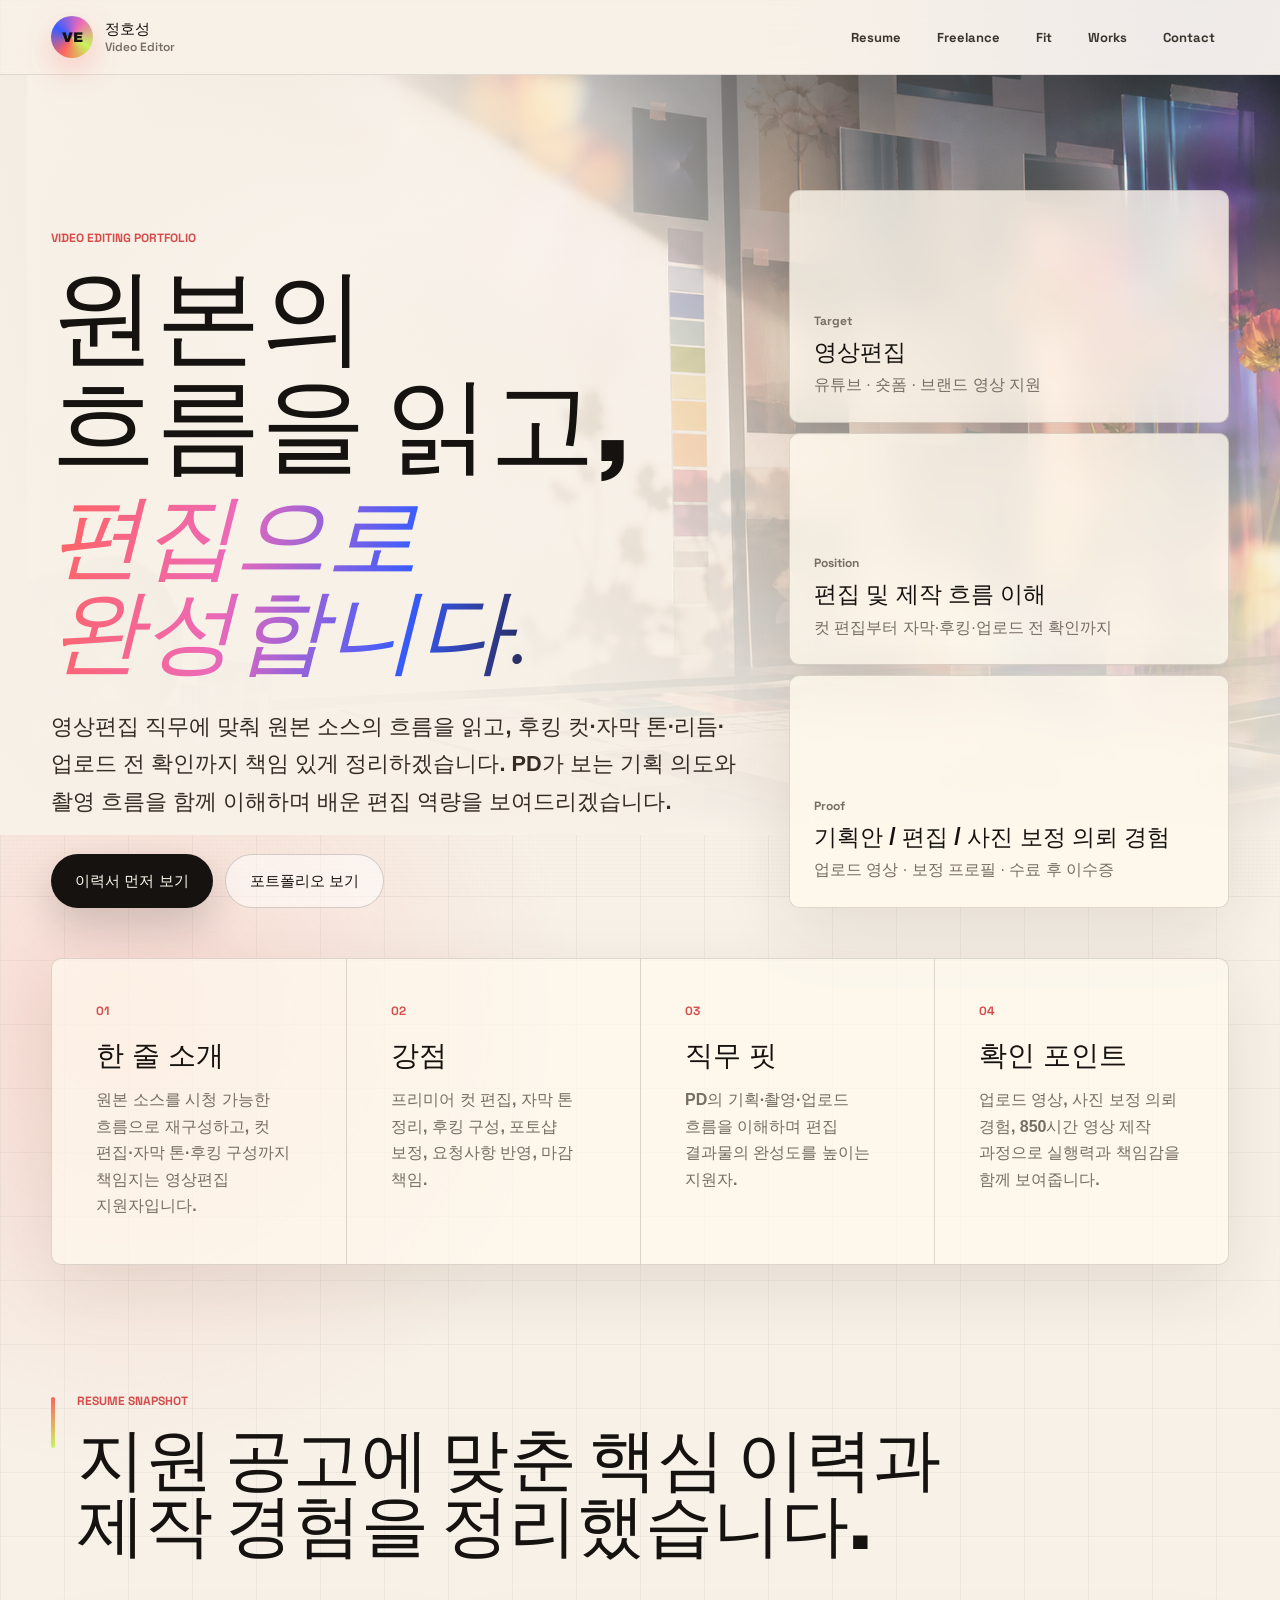
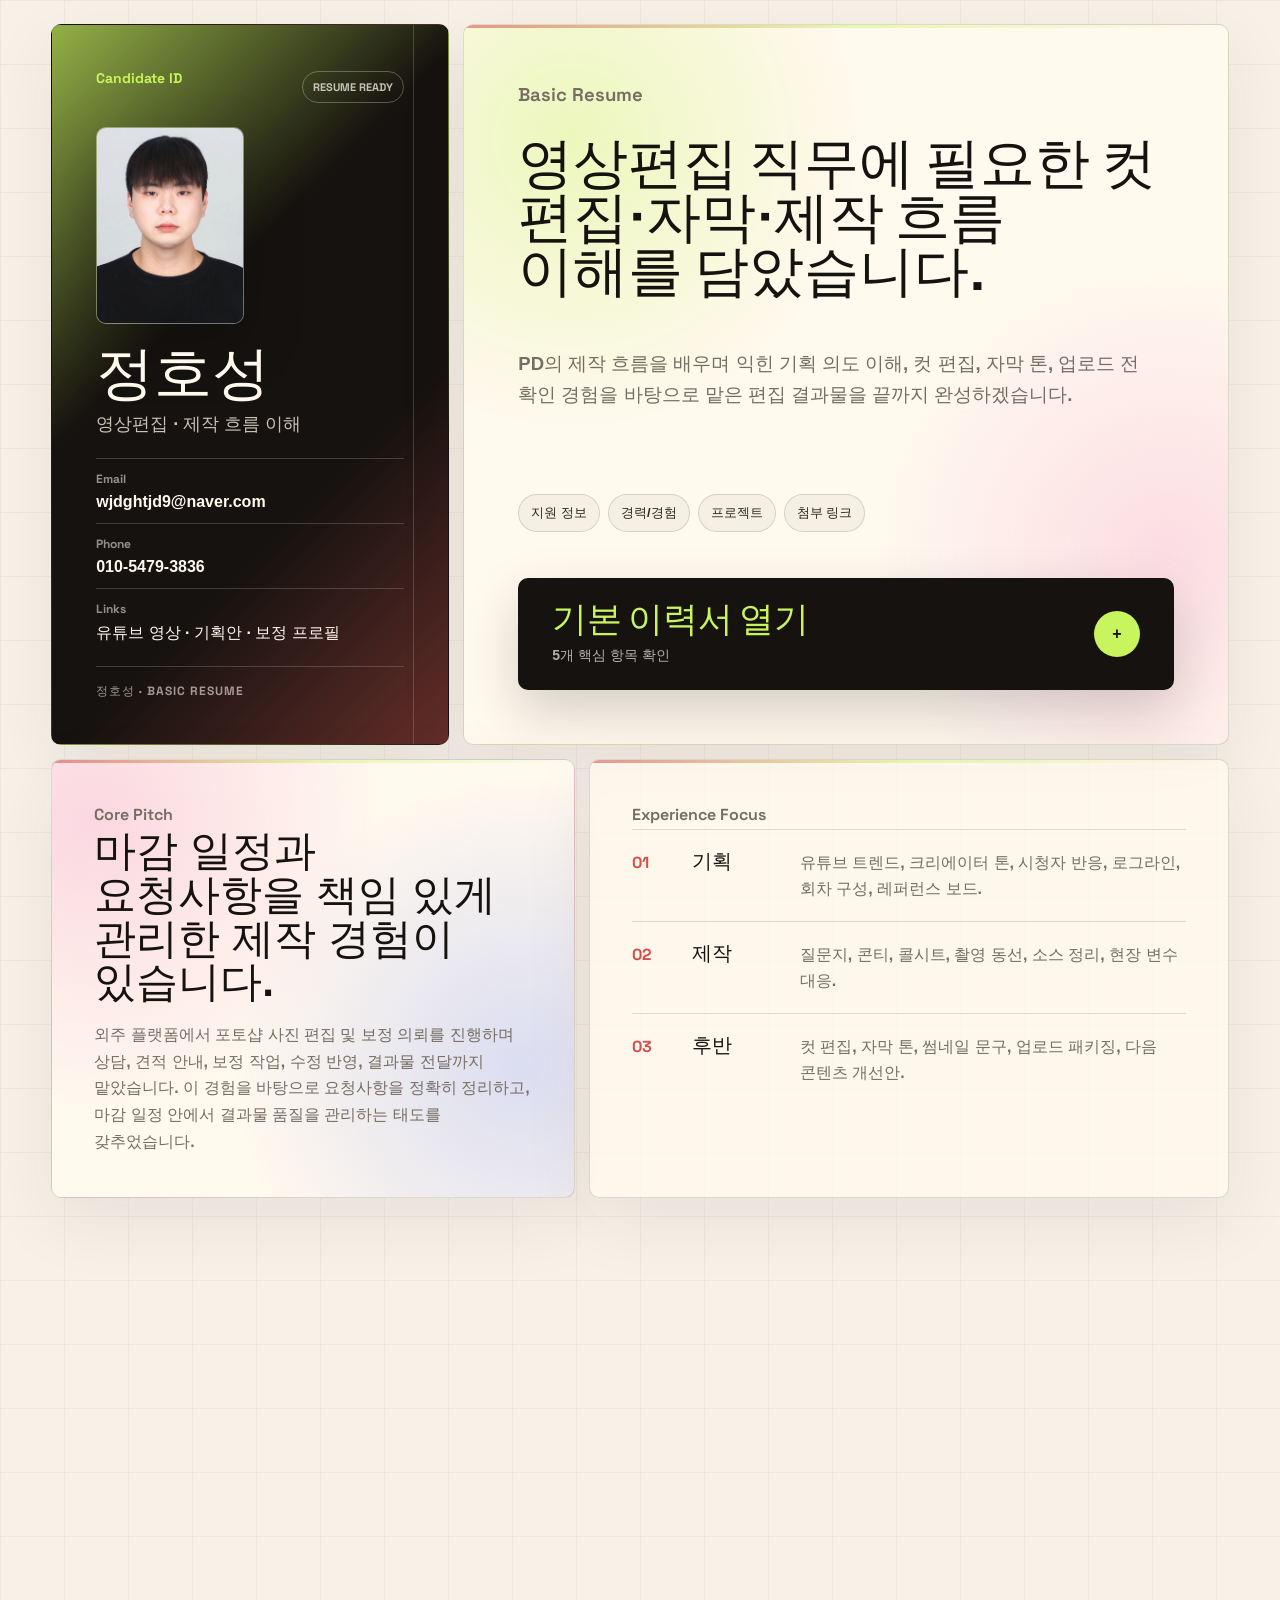
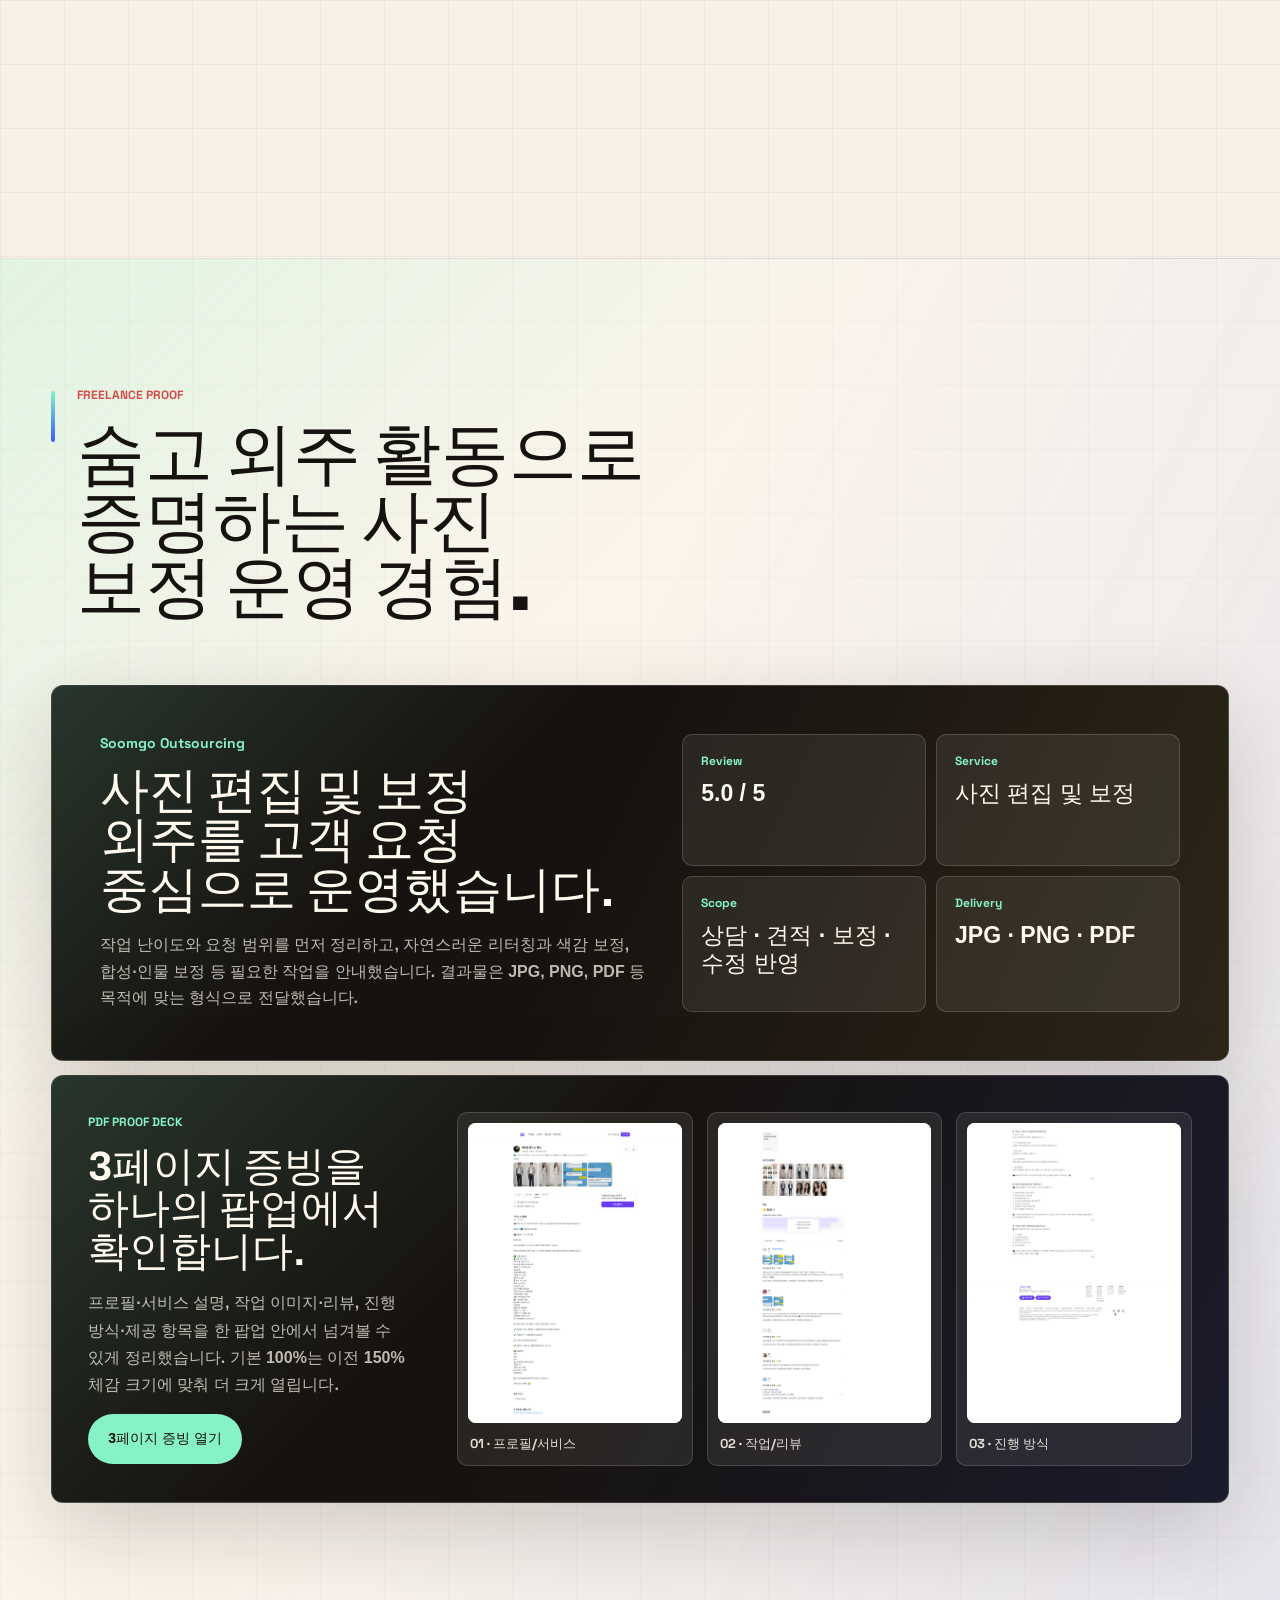
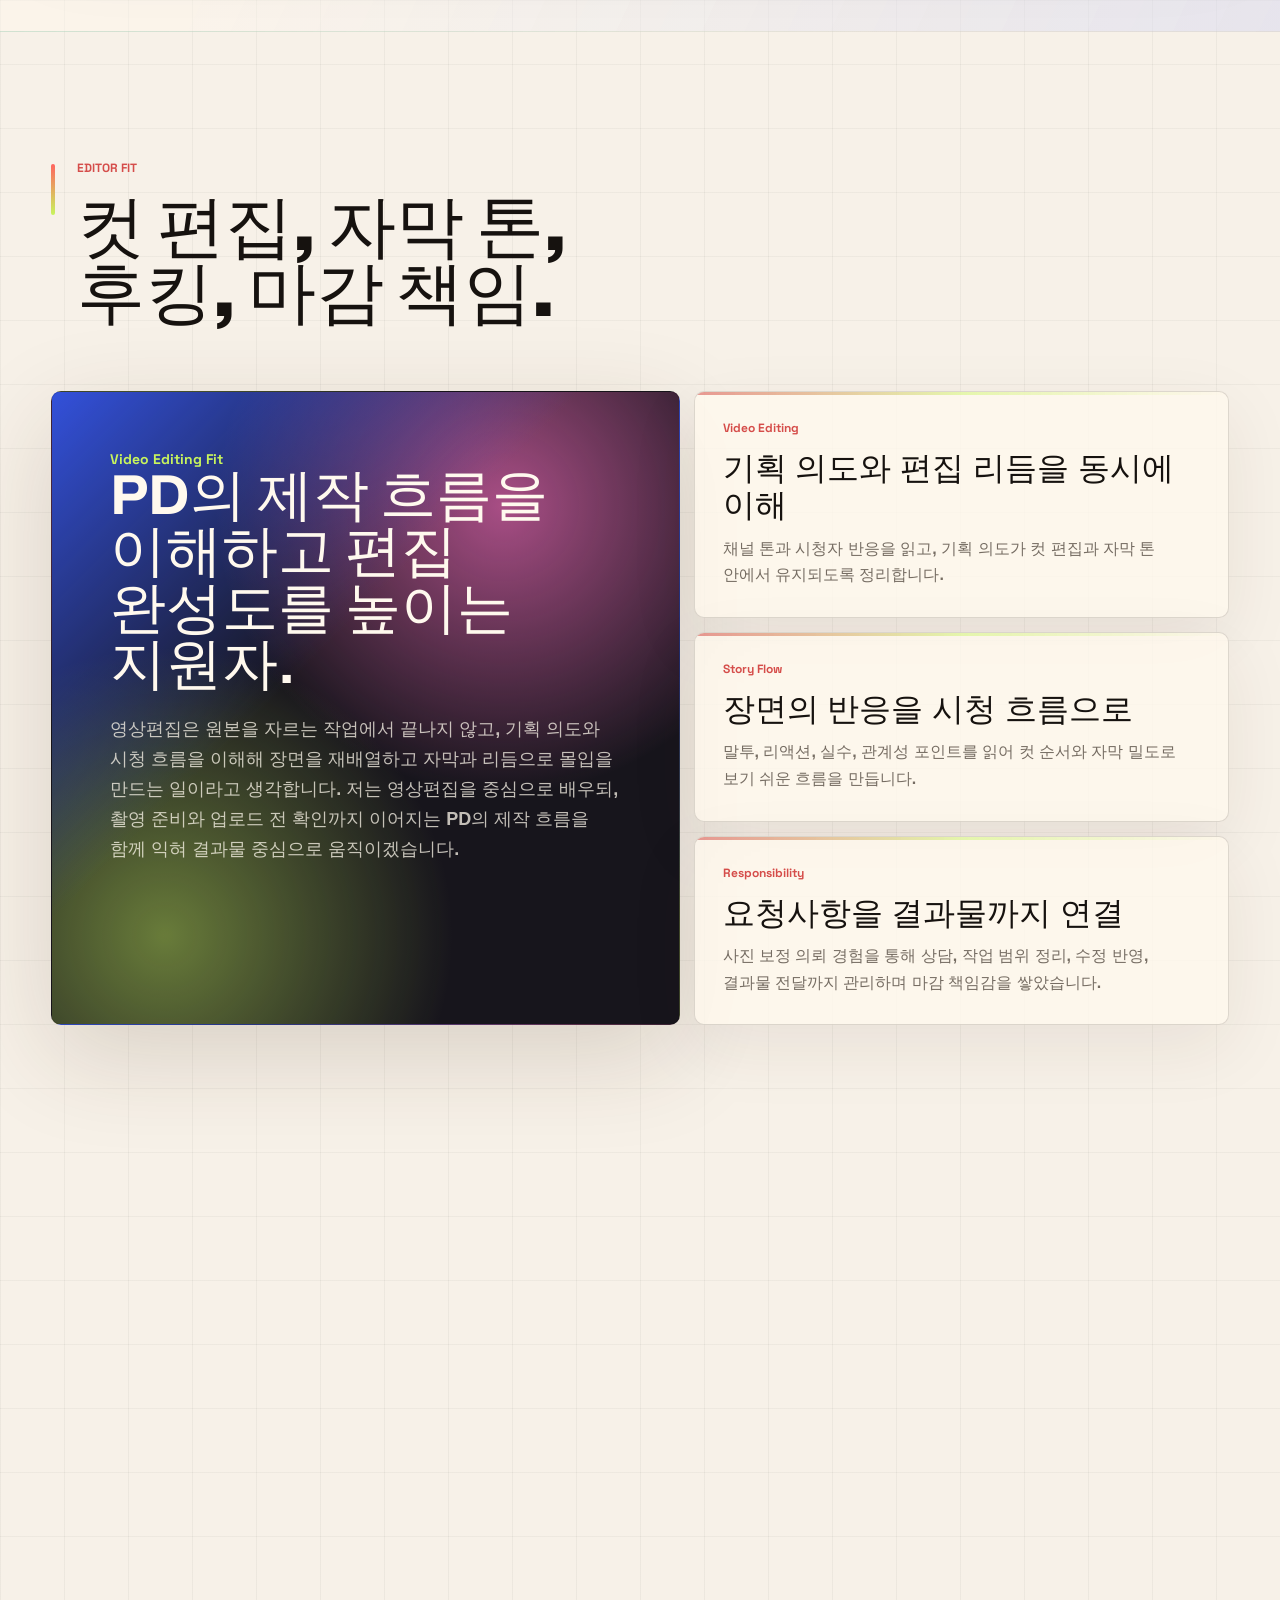
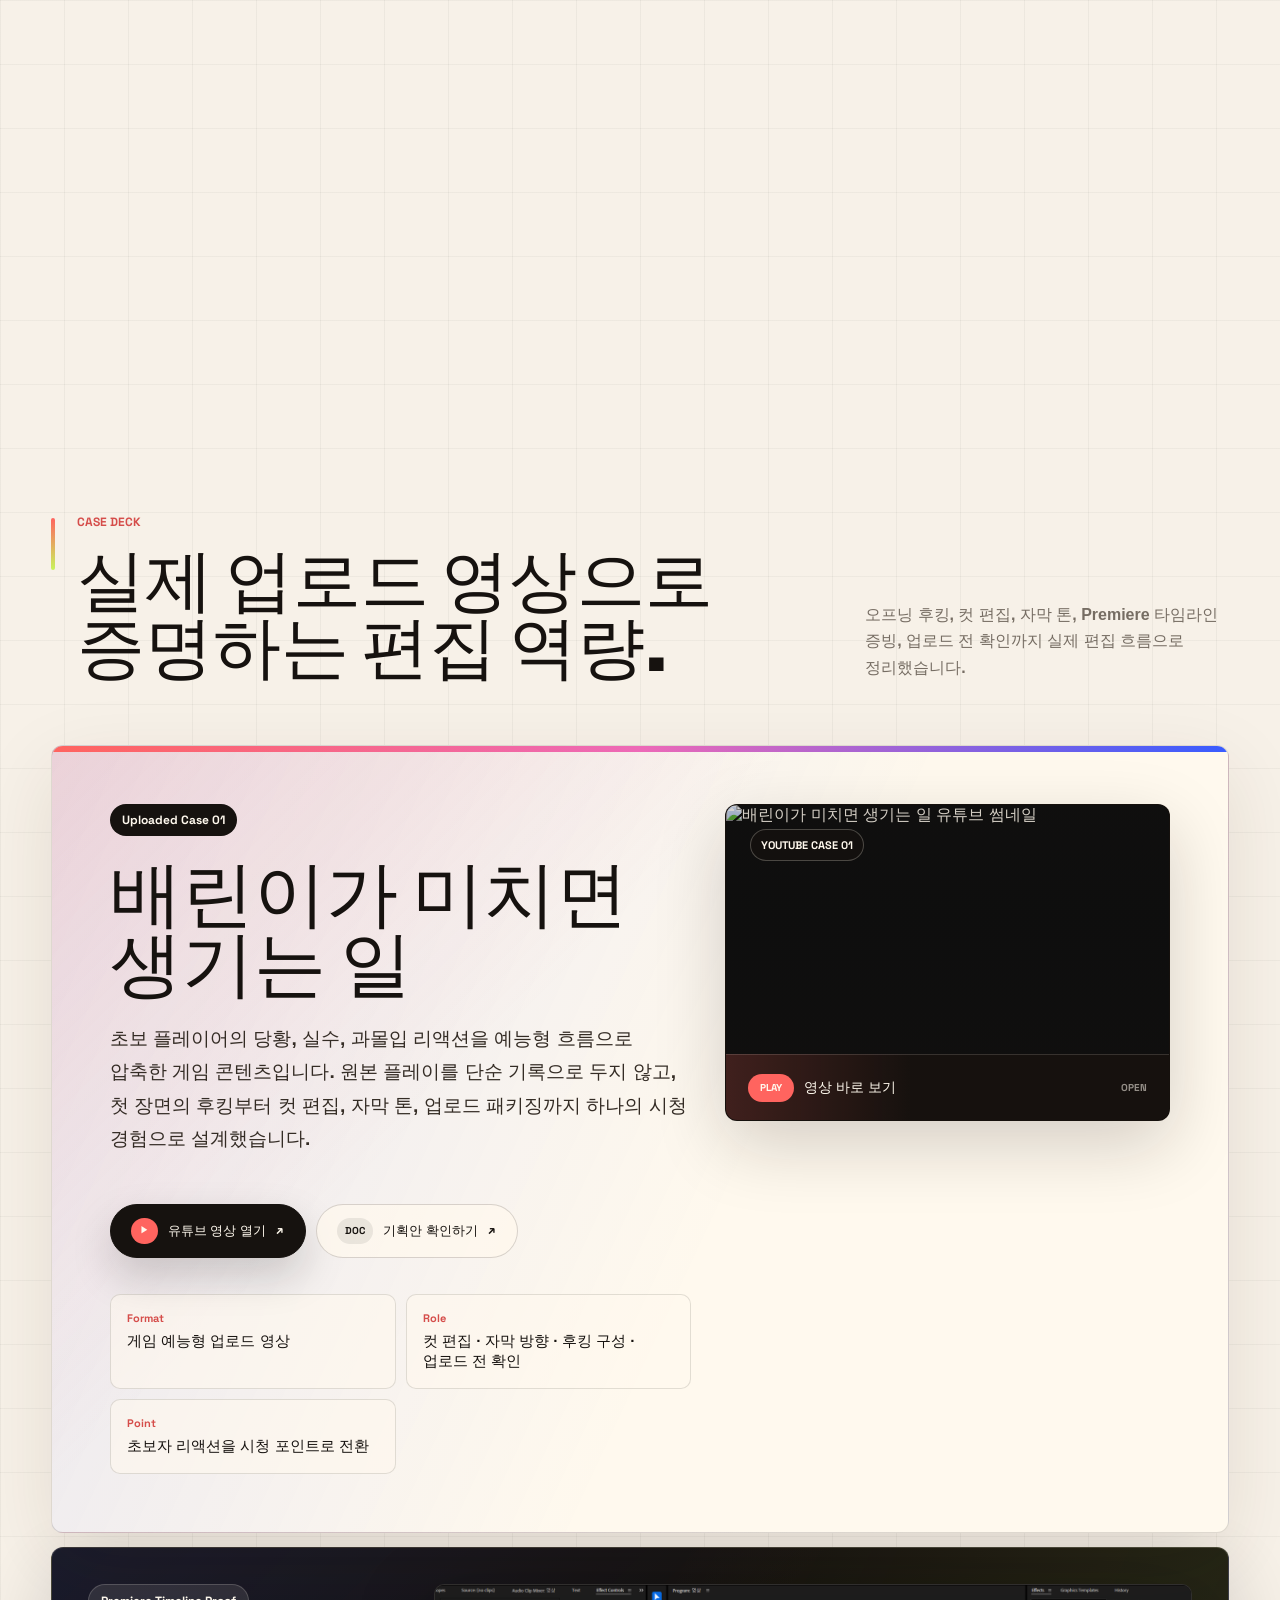
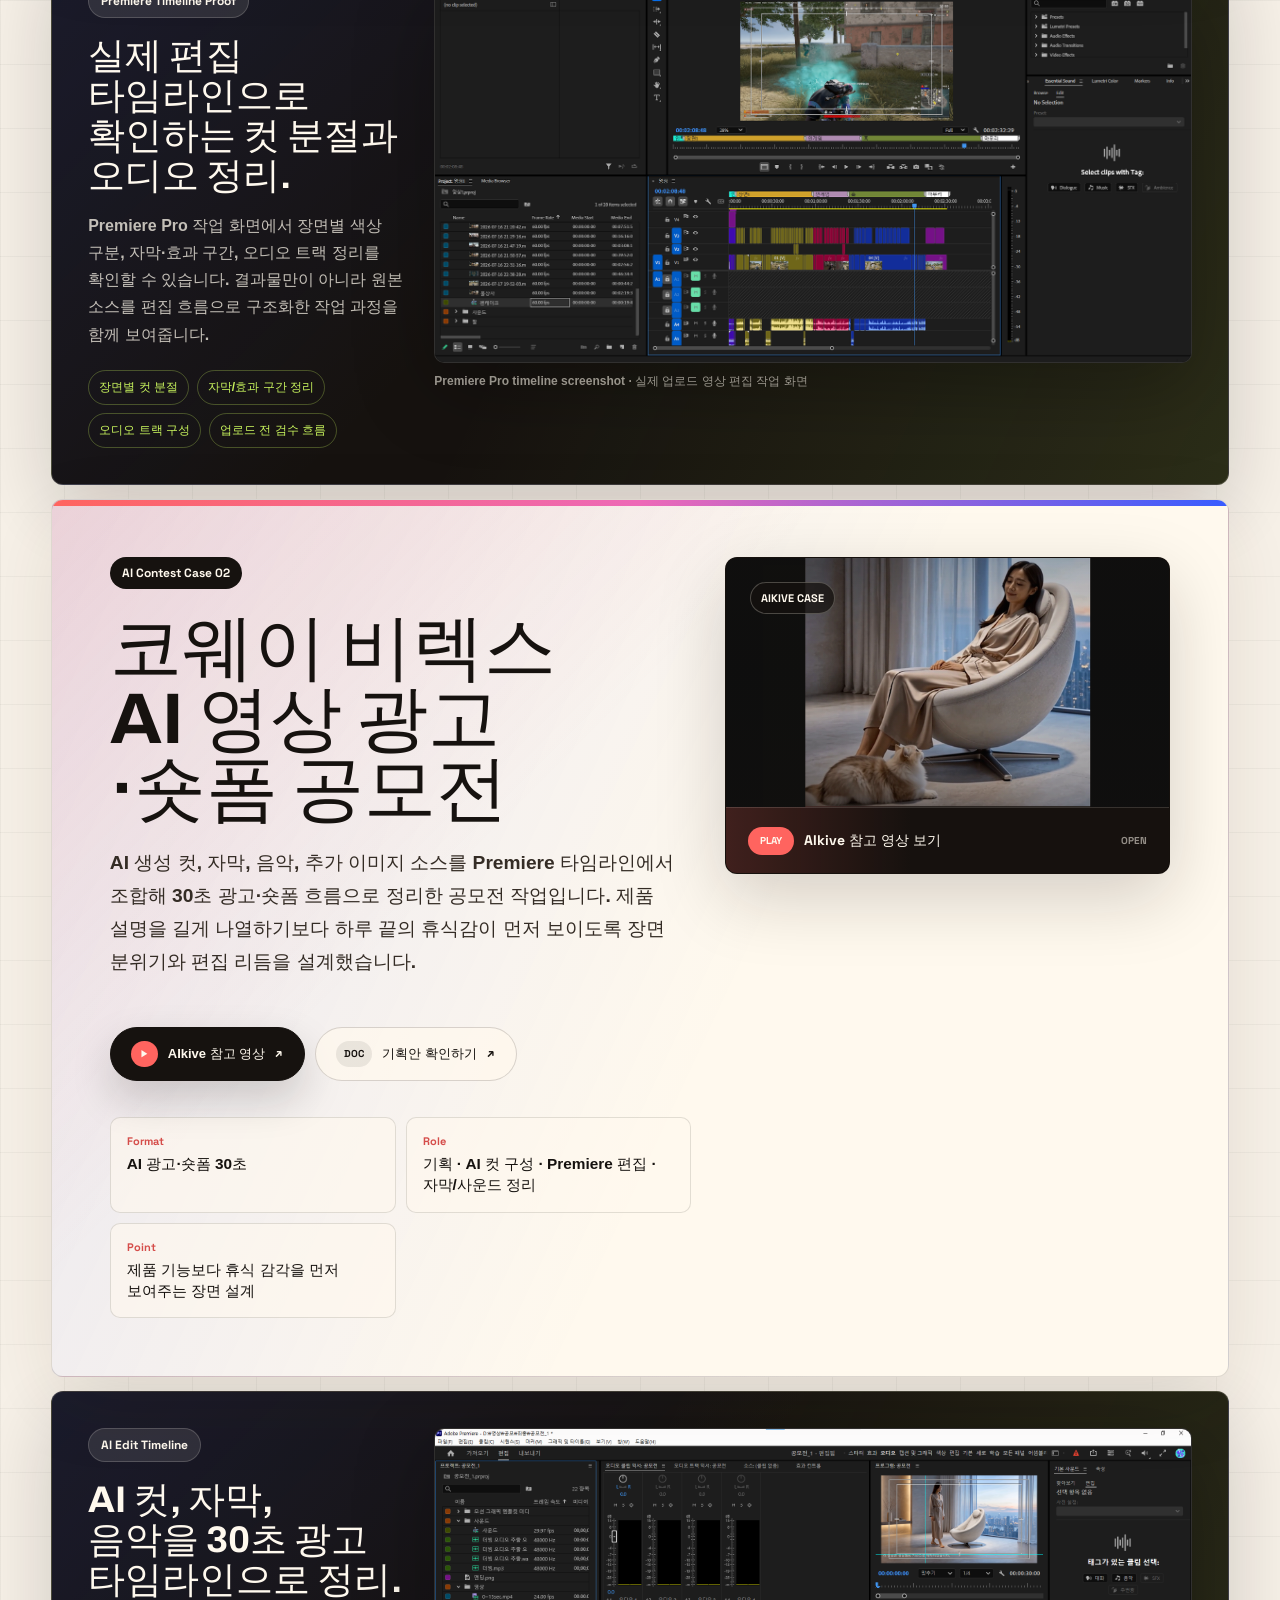
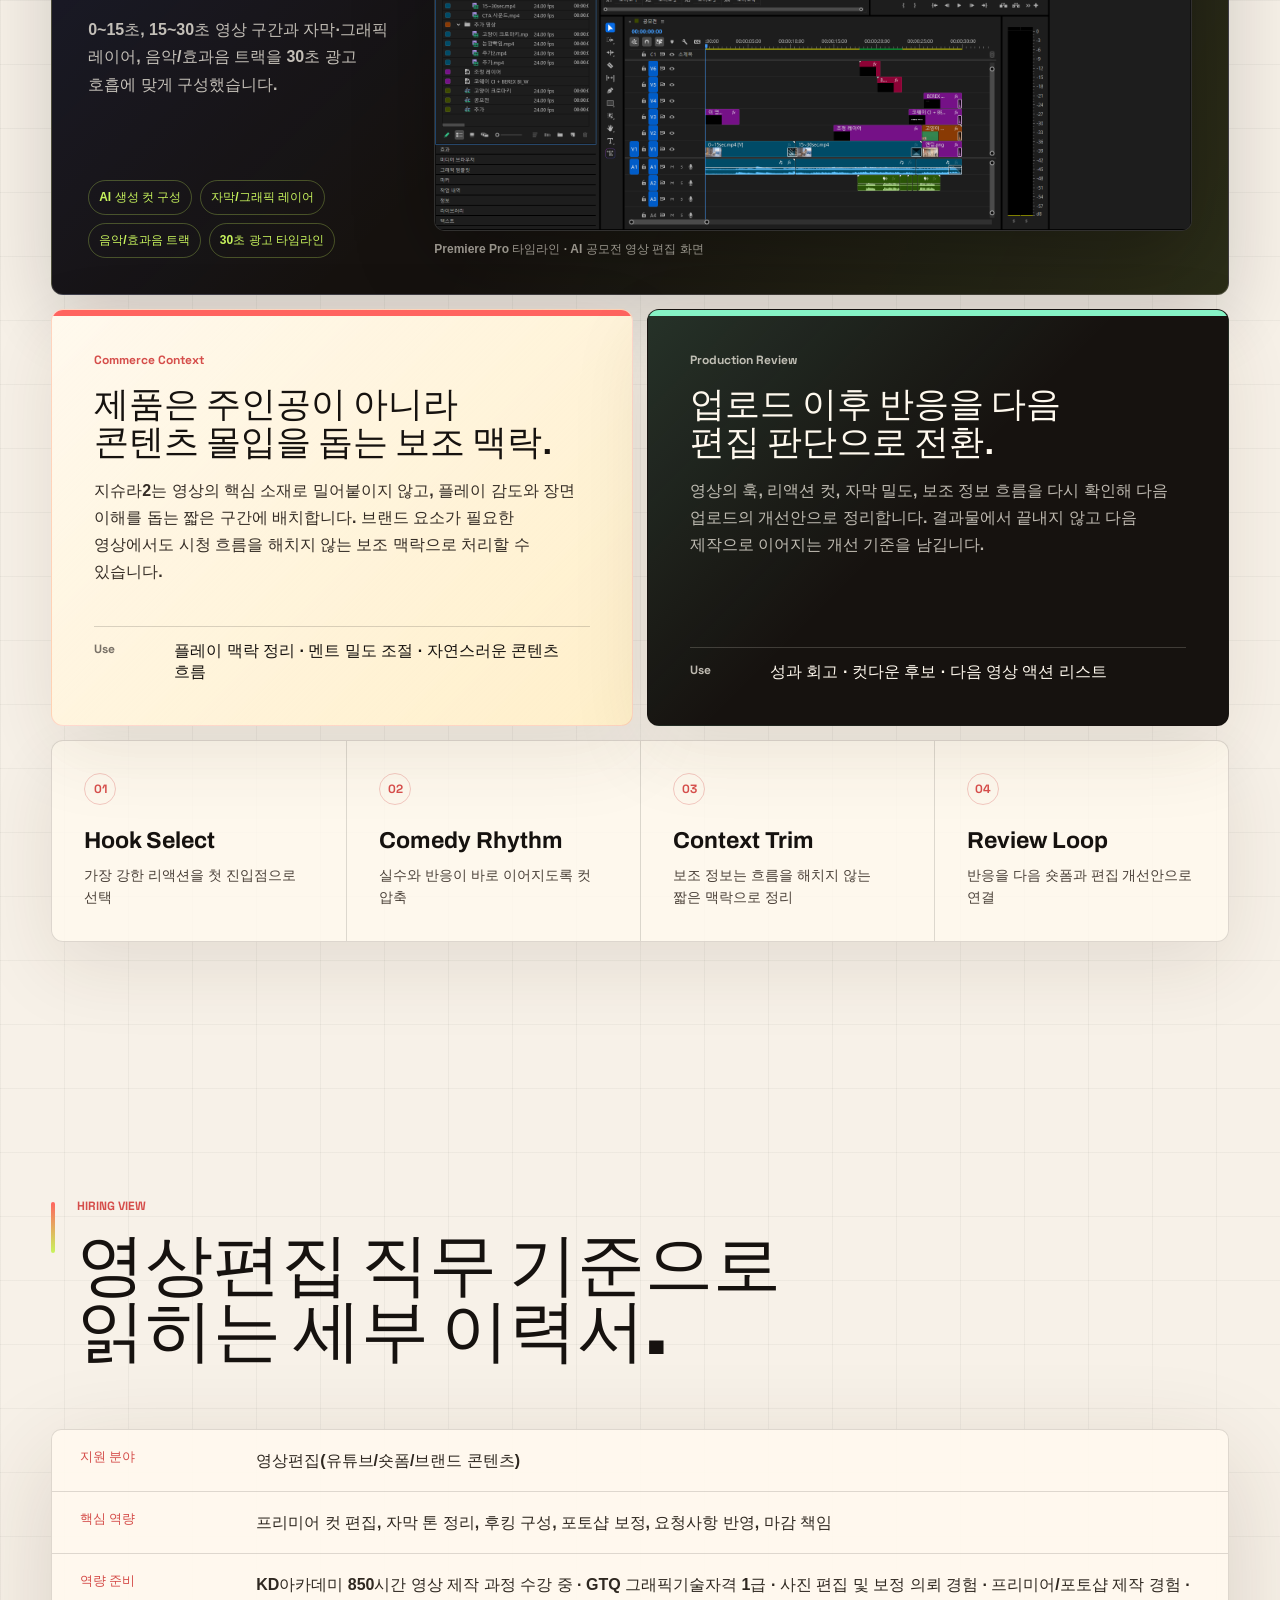
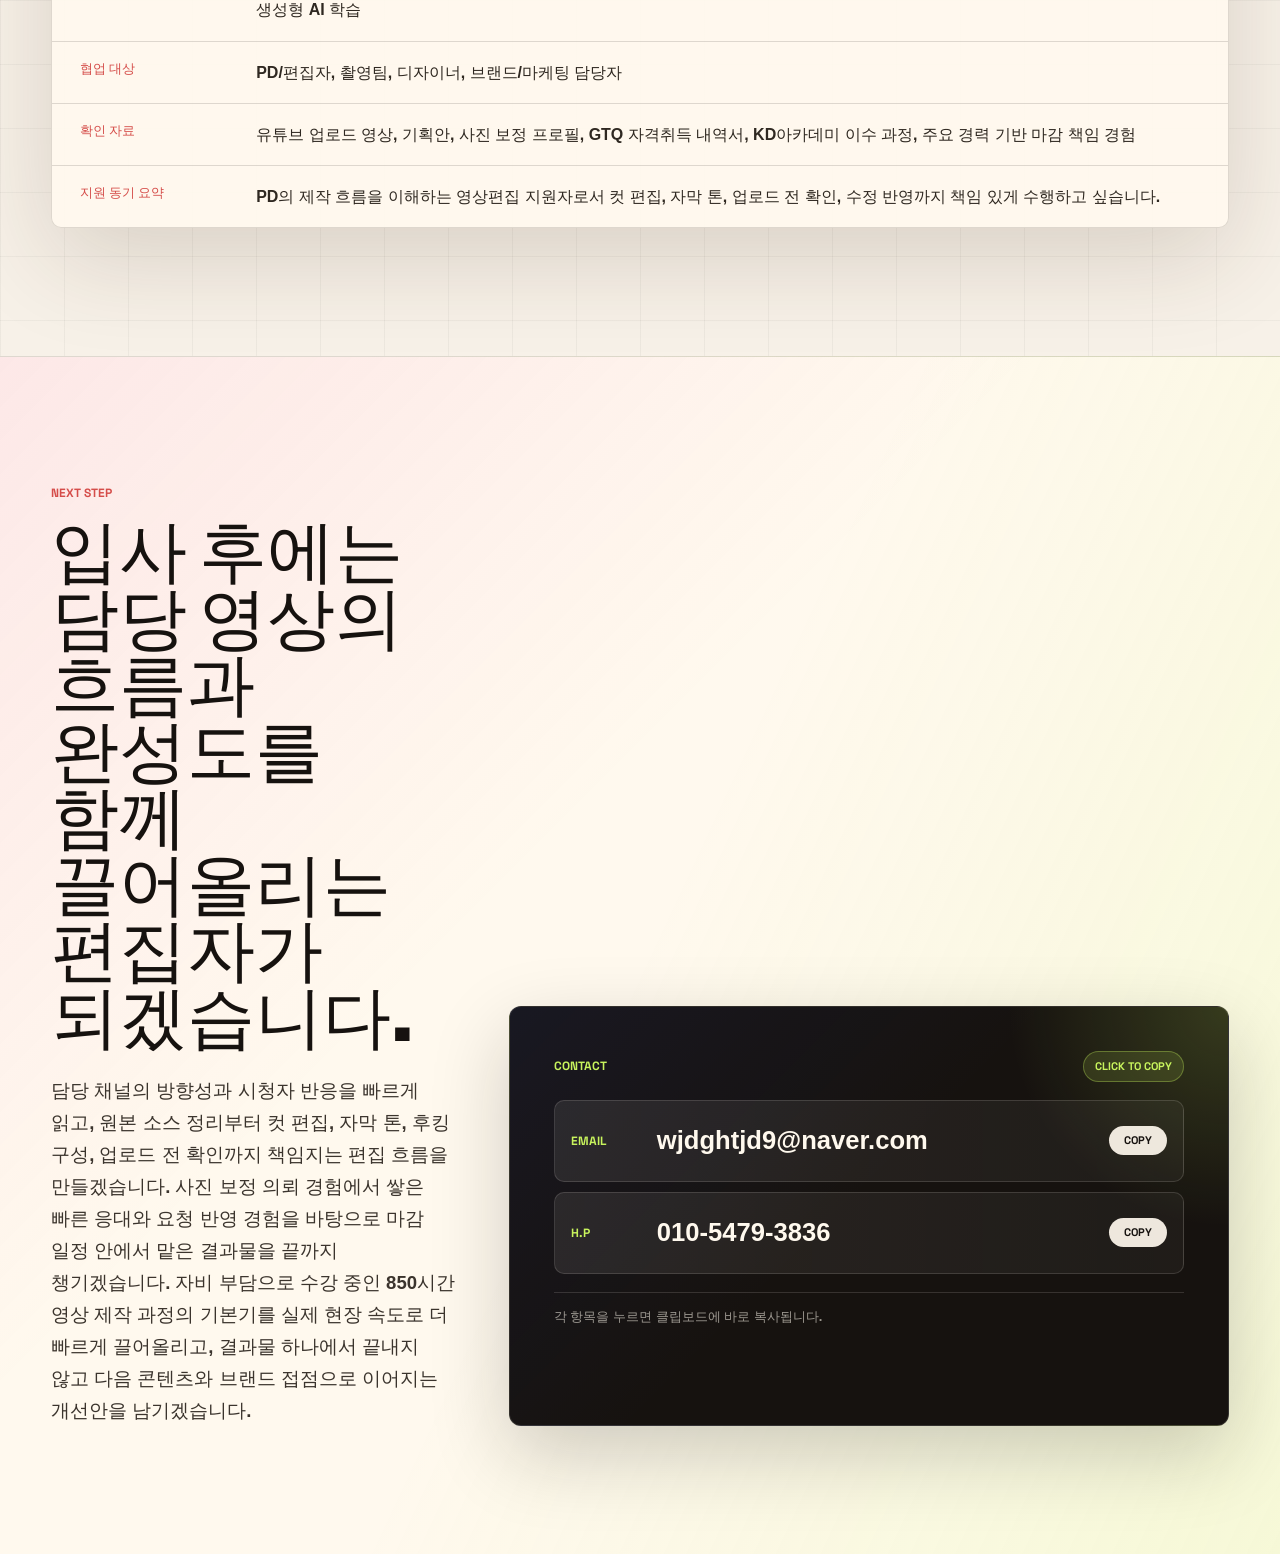
==== commit 5aca6d3f: "Add files via upload" ====
--- a/index.html
+++ b/index.html
@@ -22,6 +22,7 @@
         </a>
         <nav class="nav-links">
           <a href="#resume">Resume</a>
+          <a href="#freelance">Freelance</a>
           <a href="#fit">Fit</a>
           <a href="#works">Works</a>
           <a href="#contact">Contact</a>
@@ -228,7 +229,7 @@
                       <a class="resume-doc-link" href="./정호성_영상편집_이력서.docx" target="_blank" rel="noreferrer"><span>DOCX</span><strong>이력서</strong><small>상세 이력 및 자기소개</small></a>
                       <a class="resume-doc-link" href="./정호성_배린이가_미치면_생기는_일_기획안.docx" target="_blank" rel="noreferrer"><span>DOCX</span><strong>영상 기획안</strong><small>콘텐츠 구성안</small></a>
                       <a class="resume-doc-link" href="https://youtu.be/QN0WuIsAuWc" target="_blank" rel="noreferrer"><span>YOUTUBE</span><strong>제작 영상</strong><small>업로드 영상 확인</small></a>
-                      <a class="resume-doc-link" href="./planning-baerini-video.html" target="_blank" rel="noreferrer"><span>WEB</span><strong>웹 기획안</strong><small>포트폴리오 내 기획안</small></a>
+                      <button class="resume-doc-link" type="button" data-open-plan data-plan-src="./planning-baerini-video.html" data-plan-title="배린이가 미치면 생기는 일 기획안"><span>WEB</span><strong>웹 기획안</strong><small>포트폴리오 내 기획안</small></button>
                       <a class="resume-doc-link" href="https://soomgo.com/profile/users/17757332" target="_blank" rel="noreferrer"><span>PROFILE</span><strong>보정 프로필</strong><small>포토샵 외주 경험</small></a>
                     </div>
                   </article>
@@ -392,6 +393,58 @@
         </div>
       </section>
 
+      <section class="freelance-proof" id="freelance">
+        <div class="section-head split freelance-head">
+          <div>
+            <p class="eyebrow">FREELANCE PROOF</p>
+            <h2>숨고 외주 활동으로 증명하는 사진 보정 운영 경험.</h2>
+          </div>
+        </div>
+
+        <div class="freelance-overview">
+          <div class="freelance-overview-copy">
+            <span class="label">Soomgo Outsourcing</span>
+            <h3>사진 편집 및 보정 외주를 고객 요청 중심으로 운영했습니다.</h3>
+            <p>
+              작업 난이도와 요청 범위를 먼저 정리하고, 자연스러운 리터칭과 색감 보정, 합성·인물 보정 등 필요한 작업을 안내했습니다.
+              결과물은 JPG, PNG, PDF 등 목적에 맞는 형식으로 전달했습니다.
+            </p>
+          </div>
+          <dl class="freelance-metrics" aria-label="숨고 외주 활동 요약">
+            <div><dt>Review</dt><dd>5.0 / 5</dd></div>
+            <div><dt>Service</dt><dd>사진 편집 및 보정</dd></div>
+            <div><dt>Scope</dt><dd>상담 · 견적 · 보정 · 수정 반영</dd></div>
+            <div><dt>Delivery</dt><dd>JPG · PNG · PDF</dd></div>
+          </dl>
+        </div>
+
+        <div class="freelance-proof-deck" aria-label="숨고 외주 활동 3페이지 증빙 덱">
+          <div class="freelance-proof-deck-copy">
+            <span>PDF Proof Deck</span>
+            <h3>3페이지 증빙을 하나의 팝업에서 확인합니다.</h3>
+            <p>
+              프로필·서비스 설명, 작업 이미지·리뷰, 진행 방식·제공 항목을 한 팝업 안에서 넘겨볼 수 있게 정리했습니다.
+              기본 100%는 이전 150% 체감 크기에 맞춰 더 크게 열립니다.
+            </p>
+            <button class="freelance-proof-open" type="button" data-open-proof data-proof-index="0">3페이지 증빙 열기</button>
+          </div>
+          <div class="freelance-proof-pages" aria-label="숨고 PDF 3페이지 미리보기">
+            <button class="freelance-proof-page" type="button" data-open-proof data-proof-index="0">
+              <img src="./assets/soomgo-freelance-page-01.png" alt="숨고 프로필과 사진 편집 및 보정 서비스 상세설명 전체 페이지" />
+              <span>01 · 프로필/서비스</span>
+            </button>
+            <button class="freelance-proof-page" type="button" data-open-proof data-proof-index="1">
+              <img src="./assets/soomgo-freelance-page-02.png" alt="숨고 사진 및 동영상 작업 이미지와 리뷰 전체 페이지" />
+              <span>02 · 작업/리뷰</span>
+            </button>
+            <button class="freelance-proof-page" type="button" data-open-proof data-proof-index="2">
+              <img src="./assets/soomgo-freelance-page-03.png" alt="숨고 서비스 진행 방식과 제공 항목 질문답변 전체 페이지" />
+              <span>03 · 진행 방식</span>
+            </button>
+          </div>
+        </div>
+      </section>
+
       <section class="target-fit" id="fit">
         <div class="section-head split">
           <div>
@@ -465,7 +518,7 @@
               </p>
               <div class="case-actions" aria-label="프로젝트 링크">
                 <a class="case-link primary-link video-link" href="https://youtu.be/QN0WuIsAuWc" target="_blank" rel="noreferrer">유튜브 영상 열기</a>
-                <a class="case-link deck-link" href="./planning-baerini-video.html" target="_blank" rel="noreferrer">기획안 확인하기</a>
+                <button class="case-link deck-link" type="button" data-open-plan data-plan-src="./planning-baerini-video.html" data-plan-title="배린이가 미치면 생기는 일 기획안">기획안 확인하기</button>
               </div>
               <div class="case-stat-row" aria-label="프로젝트 요약">
                 <div><span>Format</span><strong>게임 예능형 업로드 영상</strong></div>
@@ -473,7 +526,7 @@
                 <div><span>Point</span><strong>초보자 리액션을 시청 포인트로 전환</strong></div>
               </div>
             </div>
-            <a class="case-thumb" href="https://youtu.be/QN0WuIsAuWc" target="_blank" rel="noreferrer" aria-label="배린이가 미치면 생기는 일 유튜브 영상 보기">
+            <a class="case-thumb baerini-thumb" href="https://youtu.be/QN0WuIsAuWc" target="_blank" rel="noreferrer" aria-label="배린이가 미치면 생기는 일 유튜브 영상 보기">
               <img src="https://i.ytimg.com/vi/QN0WuIsAuWc/hqdefault.jpg" alt="배린이가 미치면 생기는 일 유튜브 썸네일" />
               <span>영상 바로 보기</span>
             </a>
@@ -497,6 +550,50 @@
             <figure class="editing-proof-figure">
               <img src="./assets/premiere-editing-proof.png" alt="Adobe Premiere Pro에서 실제 영상을 편집한 타임라인 작업 화면" />
               <figcaption>Premiere Pro timeline screenshot · 실제 업로드 영상 편집 작업 화면</figcaption>
+            </figure>
+          </article>
+
+          <article class="case-feature">
+            <div class="case-feature-copy">
+              <span class="case-badge">AI Contest Case 02</span>
+              <h3>코웨이 비렉스 AI 영상 광고·숏폼 공모전</h3>
+              <p class="case-lead">
+                AI 생성 컷, 자막, 음악, 추가 이미지 소스를 Premiere 타임라인에서 조합해 30초 광고·숏폼 흐름으로 정리한 공모전 작업입니다.
+                제품 설명을 길게 나열하기보다 하루 끝의 휴식감이 먼저 보이도록 장면 분위기와 편집 리듬을 설계했습니다.
+              </p>
+              <div class="case-actions" aria-label="프로젝트 링크">
+                <a class="case-link primary-link video-link" href="https://aikive.com/watch?v=019f92d99ceb7953b81a3302394af268" target="_blank" rel="noreferrer">AIkive 참고 영상</a>
+                <button class="case-link deck-link" type="button" data-open-plan data-plan-src="./planning-coway-berex-ai-video.html" data-plan-title="코웨이 비렉스 AI 영상 광고·숏폼 공모전 기획안">기획안 확인하기</button>
+              </div>
+              <div class="case-stat-row" aria-label="프로젝트 요약">
+                <div><span>Format</span><strong>AI 광고·숏폼 30초</strong></div>
+                <div><span>Role</span><strong>기획 · AI 컷 구성 · Premiere 편집 · 자막/사운드 정리</strong></div>
+                <div><span>Point</span><strong>제품 기능보다 휴식 감각을 먼저 보여주는 장면 설계</strong></div>
+              </div>
+            </div>
+            <a class="case-thumb coway-video-thumb" href="https://aikive.com/watch?v=019f92d99ceb7953b81a3302394af268" target="_blank" rel="noreferrer" aria-label="코웨이 비렉스 AI 영상 광고 숏폼 보기">
+              <img src="./assets/coway-ai-thumbnail-case01-frame.png" alt="코웨이 비렉스 AI 영상 광고 숏폼 썸네일" />
+              <span>AIkive 참고 영상 보기</span>
+            </a>
+          </article>
+
+          <article class="editing-proof-card" aria-label="AI 공모전 영상 편집 작업 화면">
+            <div class="editing-proof-copy">
+              <span class="case-badge">AI Edit Timeline</span>
+              <h3>AI 컷, 자막, 음악을 30초 광고 타임라인으로 정리.</h3>
+              <p>
+                0~15초, 15~30초 영상 구간과 자막·그래픽 레이어, 음악/효과음 트랙을 30초 광고 호흡에 맞게 구성했습니다.
+              </p>
+              <ul class="editing-proof-list" aria-label="편집 증빙 포인트">
+                <li>AI 생성 컷 구성</li>
+                <li>자막/그래픽 레이어</li>
+                <li>음악/효과음 트랙</li>
+                <li>30초 광고 타임라인</li>
+              </ul>
+            </div>
+            <figure class="editing-proof-figure">
+              <img src="./assets/coway-premiere-proof.png" alt="Adobe Premiere Pro에서 코웨이 비렉스 AI 공모전 영상을 편집한 타임라인 작업 화면" />
+              <figcaption>Premiere Pro 타임라인 · AI 공모전 영상 편집 화면</figcaption>
             </figure>
           </article>
 
@@ -583,6 +680,56 @@
       </section>
     </main>
 
+    <dialog class="plan-modal" id="plan-modal" aria-labelledby="plan-modal-title">
+      <div class="plan-modal-shell">
+        <div class="plan-modal-head">
+          <div>
+            <span>Planning Preview</span>
+            <h3 id="plan-modal-title">기획안 확인하기</h3>
+          </div>
+          <button class="plan-modal-close" type="button" data-close-plan aria-label="기획안 팝업 닫기">닫기</button>
+        </div>
+        <iframe class="plan-modal-frame" title="기획안 미리보기" data-plan-frame></iframe>
+      </div>
+    </dialog>
+
+    <dialog class="proof-modal" id="proof-modal" aria-labelledby="proof-modal-title">
+      <div class="proof-modal-shell">
+        <div class="proof-modal-head">
+          <div>
+            <span>Soomgo Proof Preview</span>
+            <h3 id="proof-modal-title">숨고 외주 활동 증빙</h3>
+          </div>
+          <div class="proof-modal-actions" aria-label="이미지 보기 조절">
+            <button type="button" data-proof-zoom-out aria-label="이미지 축소">축소</button>
+            <span data-proof-zoom-label>100%</span>
+            <button type="button" data-proof-zoom-in aria-label="이미지 확대">확대</button>
+            <button type="button" data-proof-zoom-reset aria-label="이미지 맞춤">맞춤</button>
+            <button class="proof-modal-close" type="button" data-close-proof aria-label="증빙 이미지 팝업 닫기">닫기</button>
+          </div>
+        </div>
+        <div class="proof-page-tabs" aria-label="증빙 페이지 바로가기">
+          <button type="button" data-proof-page-button data-proof-index="0">01 프로필</button>
+          <button type="button" data-proof-page-button data-proof-index="1">02 리뷰</button>
+          <button type="button" data-proof-page-button data-proof-index="2">03 진행</button>
+        </div>
+        <div class="proof-modal-stage" data-proof-stage>
+          <figure class="proof-modal-page" data-proof-page>
+            <span>PDF Page 01 · 프로필 · 서비스 설명</span>
+            <img class="proof-modal-image" src="./assets/soomgo-freelance-page-01.png" alt="숨고 프로필과 사진 편집 및 보정 서비스 상세설명 전체 페이지" data-proof-image />
+          </figure>
+          <figure class="proof-modal-page" data-proof-page>
+            <span>PDF Page 02 · 작업 이미지 · 리뷰</span>
+            <img class="proof-modal-image" src="./assets/soomgo-freelance-page-02.png" alt="숨고 사진 및 동영상 작업 이미지와 리뷰 전체 페이지" data-proof-image />
+          </figure>
+          <figure class="proof-modal-page" data-proof-page>
+            <span>PDF Page 03 · 진행 방식 · 제공 항목</span>
+            <img class="proof-modal-image" src="./assets/soomgo-freelance-page-03.png" alt="숨고 서비스 진행 방식과 제공 항목 질문답변 전체 페이지" data-proof-image />
+          </figure>
+        </div>
+      </div>
+    </dialog>
+
     <script>
       const observer = new IntersectionObserver(
         (entries) => {
@@ -655,6 +802,158 @@
 
         resumeModal.addEventListener("close", () => {
           document.body.classList.remove("modal-open");
+        });
+      }
+
+      const planModal = document.getElementById("plan-modal");
+      const planModalTitle = document.getElementById("plan-modal-title");
+      const planModalFrame = planModal?.querySelector("[data-plan-frame]");
+      const openPlanButtons = document.querySelectorAll("[data-open-plan]");
+      const closePlanButtons = document.querySelectorAll("[data-close-plan]");
+
+      const closePlanModal = () => {
+        if (!planModal) return;
+        if (typeof planModal.close === "function" && planModal.open) {
+          planModal.close();
+        } else {
+          planModal.removeAttribute("open");
+          if (planModalFrame) planModalFrame.removeAttribute("src");
+          if (!resumeModal?.open) document.body.classList.remove("modal-open");
+        }
+      };
+
+      openPlanButtons.forEach((button) => {
+        button.addEventListener("click", () => {
+          if (!planModal || !planModalFrame) return;
+          const src = button.getAttribute("data-plan-src");
+          if (!src) return;
+          const title = button.getAttribute("data-plan-title") || "기획안 확인하기";
+          if (planModalTitle) planModalTitle.textContent = title;
+          planModalFrame.setAttribute("src", src);
+          if (typeof planModal.showModal === "function") {
+            planModal.showModal();
+          } else {
+            planModal.setAttribute("open", "");
+          }
+          document.body.classList.add("modal-open");
+        });
+      });
+
+      closePlanButtons.forEach((button) => {
+        button.addEventListener("click", closePlanModal);
+      });
+
+      if (planModal) {
+        planModal.addEventListener("click", (event) => {
+          if (event.target === planModal) closePlanModal();
+        });
+
+        planModal.addEventListener("close", () => {
+          if (planModalFrame) planModalFrame.removeAttribute("src");
+          if (!resumeModal?.open) document.body.classList.remove("modal-open");
+        });
+      }
+
+      const proofModal = document.getElementById("proof-modal");
+      const proofModalTitle = document.getElementById("proof-modal-title");
+      const proofModalStage = proofModal?.querySelector("[data-proof-stage]");
+      const proofModalImages = proofModal ? [...proofModal.querySelectorAll("[data-proof-image]")] : [];
+      const proofModalPages = proofModal ? [...proofModal.querySelectorAll("[data-proof-page]")] : [];
+      const proofZoomLabel = proofModal?.querySelector("[data-proof-zoom-label]");
+      const openProofButtons = document.querySelectorAll("[data-open-proof]");
+      const closeProofButtons = document.querySelectorAll("[data-close-proof]");
+      const proofPageButtons = proofModal ? [...proofModal.querySelectorAll("[data-proof-page-button]")] : [];
+      const proofZoomInButton = proofModal?.querySelector("[data-proof-zoom-in]");
+      const proofZoomOutButton = proofModal?.querySelector("[data-proof-zoom-out]");
+      const proofZoomResetButton = proofModal?.querySelector("[data-proof-zoom-reset]");
+      const proofBaseWidth = 105;
+      let proofZoom = 100;
+      let currentProofIndex = 0;
+
+      const setProofPageActive = (index) => {
+        currentProofIndex = index;
+        proofPageButtons.forEach((button, buttonIndex) => {
+          button.classList.toggle("is-active", buttonIndex === index);
+        });
+      };
+
+      const scrollToProofPage = (index, behavior = "smooth") => {
+        if (!proofModalStage || !proofModalPages[index]) return;
+        const stageRect = proofModalStage.getBoundingClientRect();
+        const pageRect = proofModalPages[index].getBoundingClientRect();
+        const top = proofModalStage.scrollTop + pageRect.top - stageRect.top;
+        proofModalStage.scrollTo({ top: Math.max(0, top), left: 0, behavior });
+        setProofPageActive(index);
+      };
+
+      const setProofZoom = (value) => {
+        if (!proofModalImages.length) return;
+        proofZoom = Math.max(50, Math.min(260, value));
+        proofModalImages.forEach((image) => {
+          image.style.width = `${(proofBaseWidth * proofZoom) / 100}%`;
+        });
+        if (proofZoomLabel) proofZoomLabel.textContent = `${proofZoom}%`;
+        if (proofModal?.open) requestAnimationFrame(() => scrollToProofPage(currentProofIndex, "auto"));
+      };
+
+      const closeProofModal = () => {
+        if (!proofModal) return;
+        if (typeof proofModal.close === "function" && proofModal.open) {
+          proofModal.close();
+        } else {
+          proofModal.removeAttribute("open");
+          if (!resumeModal?.open && !planModal?.open) document.body.classList.remove("modal-open");
+        }
+      };
+
+      openProofButtons.forEach((button) => {
+        button.addEventListener("click", () => {
+          if (!proofModal || !proofModalImages.length) return;
+          const index = Number(button.getAttribute("data-proof-index") || 0);
+          if (proofModalTitle) proofModalTitle.textContent = "숨고 외주 활동 증빙 3페이지";
+          setProofZoom(100);
+          if (typeof proofModal.showModal === "function") {
+            proofModal.showModal();
+          } else {
+            proofModal.setAttribute("open", "");
+          }
+          requestAnimationFrame(() => scrollToProofPage(Number.isFinite(index) ? index : 0, "auto"));
+          document.body.classList.add("modal-open");
+        });
+      });
+
+      closeProofButtons.forEach((button) => {
+        button.addEventListener("click", closeProofModal);
+      });
+
+      proofZoomInButton?.addEventListener("click", () => setProofZoom(proofZoom + 25));
+      proofZoomOutButton?.addEventListener("click", () => setProofZoom(proofZoom - 25));
+      proofZoomResetButton?.addEventListener("click", () => {
+        setProofZoom(100);
+        proofModalStage?.scrollTo({ top: 0, left: 0 });
+        setProofPageActive(0);
+      });
+
+      proofPageButtons.forEach((button) => {
+        button.addEventListener("click", () => {
+          const index = Number(button.getAttribute("data-proof-index") || 0);
+          scrollToProofPage(Number.isFinite(index) ? index : 0, "auto");
+        });
+      });
+
+      proofModalImages.forEach((image) => {
+        image.addEventListener("dblclick", () => {
+          setProofZoom(proofZoom >= 150 ? 100 : 150);
+        });
+      });
+
+      if (proofModal) {
+        proofModal.addEventListener("click", (event) => {
+          if (event.target === proofModal) closeProofModal();
+        });
+
+        proofModal.addEventListener("close", () => {
+          if (!resumeModal?.open && !planModal?.open) document.body.classList.remove("modal-open");
         });
       }
 
@@ -704,12 +1003,3 @@
     </script>
   </body>
 </html>
-
-
-
-
-
-
-
-
-
--- a/styles.css
+++ b/styles.css
@@ -415,6 +415,8 @@
 .brief p,
 .section-head > p:not(.eyebrow),
 .resume-card p,
+.freelance-overview p,
+.freelance-proof-card p,
 .fit-main p,
 .fit-stack p,
 .process-row p,
@@ -427,6 +429,7 @@
 }
 
 .resume,
+.freelance-proof,
 .target-fit,
 .process,
 .works,
@@ -474,6 +477,339 @@
   line-height: 0.98;
   margin-bottom: 0;
   text-wrap: balance;
+}
+
+.freelance-proof {
+  background:
+    linear-gradient(135deg, rgba(134, 242, 197, 0.22), transparent 34%),
+    linear-gradient(115deg, transparent 42%, rgba(56, 92, 255, 0.1)),
+    rgba(255, 249, 238, 0.46);
+  border-bottom: 1px solid rgba(22, 18, 15, 0.08);
+  border-top: 1px solid rgba(22, 18, 15, 0.08);
+}
+
+.freelance-head::before {
+  background: linear-gradient(180deg, var(--mint), var(--blue));
+}
+
+.freelance-overview {
+  background:
+    linear-gradient(135deg, rgba(134, 242, 197, 0.16), transparent 34%),
+    linear-gradient(115deg, transparent 46%, rgba(255, 214, 107, 0.1)),
+    var(--ink);
+  border: 1px solid rgba(255, 249, 238, 0.16);
+  border-radius: 12px;
+  box-shadow: 0 28px 90px rgba(22, 18, 15, 0.18);
+  color: var(--paper-2);
+  display: grid;
+  gap: clamp(18px, 2.6vw, 32px);
+  grid-template-columns: minmax(0, 1.05fr) minmax(320px, 0.95fr);
+  margin-bottom: 14px;
+  overflow: hidden;
+  padding: clamp(26px, 4vw, 48px);
+}
+
+.freelance-overview-copy {
+  max-width: 760px;
+  min-width: 0;
+}
+
+.freelance-overview-copy .label {
+  color: var(--mint);
+}
+
+.freelance-overview h3 {
+  color: var(--paper-2);
+  font-family: "Archivo", "Pretendard", sans-serif;
+  font-size: clamp(30px, 3.8vw, 58px);
+  line-height: 1.02;
+  margin: 14px 0 18px;
+  text-wrap: balance;
+}
+
+.freelance-overview p {
+  color: rgba(255, 249, 238, 0.72);
+  margin: 0;
+}
+
+.freelance-metrics {
+  display: grid;
+  gap: 10px;
+  grid-template-columns: repeat(2, minmax(0, 1fr));
+  margin: 0;
+}
+
+.freelance-metrics div {
+  background: rgba(255, 249, 238, 0.08);
+  border: 1px solid rgba(255, 249, 238, 0.16);
+  border-radius: 10px;
+  min-height: 116px;
+  padding: 18px;
+}
+
+.freelance-metrics dt {
+  color: var(--mint);
+  font-family: "Space Grotesk", sans-serif;
+  font-size: 12px;
+  font-weight: 900;
+  margin-bottom: 10px;
+}
+
+.freelance-metrics dd {
+  color: var(--paper-2);
+  font-size: clamp(18px, 1.8vw, 25px);
+  font-weight: 950;
+  line-height: 1.22;
+  margin: 0;
+}
+
+.freelance-proof-grid,
+.freelance-proof-pages {
+  display: grid;
+  gap: 14px;
+  grid-template-columns: repeat(3, minmax(0, 1fr));
+}
+
+.freelance-proof-deck {
+  background:
+    linear-gradient(135deg, rgba(134, 242, 197, 0.16), transparent 38%),
+    linear-gradient(115deg, transparent 44%, rgba(56, 92, 255, 0.12)),
+    var(--ink);
+  border: 1px solid rgba(255, 249, 238, 0.16);
+  border-radius: 12px;
+  box-shadow: 0 28px 90px rgba(22, 18, 15, 0.18);
+  color: var(--paper-2);
+  display: grid;
+  gap: clamp(18px, 2.4vw, 32px);
+  grid-template-columns: minmax(300px, 0.46fr) minmax(0, 1fr);
+  overflow: hidden;
+  padding: clamp(24px, 3vw, 36px);
+}
+
+.freelance-proof-deck-copy {
+  align-content: center;
+  display: grid;
+  gap: 16px;
+  min-width: 0;
+}
+
+.freelance-proof-deck-copy > span {
+  color: var(--mint);
+  font-family: "Space Grotesk", "Pretendard", sans-serif;
+  font-size: 12px;
+  font-weight: 950;
+  text-transform: uppercase;
+}
+
+.freelance-proof-deck-copy h3 {
+  color: var(--paper-2);
+  font-family: "Archivo", "Pretendard", sans-serif;
+  font-size: clamp(30px, 3.2vw, 52px);
+  line-height: 1.04;
+  margin: 0;
+  text-wrap: balance;
+}
+
+.freelance-proof-deck-copy p {
+  color: rgba(255, 249, 238, 0.72);
+  font-size: 16px;
+  font-weight: 700;
+  line-height: 1.7;
+  margin: 0;
+}
+
+.freelance-proof-open,
+.freelance-proof-page {
+  appearance: none;
+  cursor: pointer;
+  font-family: inherit;
+}
+
+.freelance-proof-open {
+  align-items: center;
+  background: var(--mint);
+  border: 0;
+  border-radius: 999px;
+  color: var(--ink);
+  display: inline-flex;
+  font-size: 14px;
+  font-weight: 950;
+  justify-content: center;
+  justify-self: start;
+  min-height: 50px;
+  padding: 0 20px;
+}
+
+.freelance-proof-open:hover,
+.freelance-proof-open:focus-visible {
+  background: var(--paper-2);
+  outline: 0;
+}
+
+.freelance-proof-pages {
+  align-items: stretch;
+}
+
+.freelance-proof-page {
+  background: rgba(255, 249, 238, 0.08);
+  border: 1px solid rgba(255, 249, 238, 0.16);
+  border-radius: 10px;
+  color: var(--paper-2);
+  display: grid;
+  gap: 12px;
+  grid-template-rows: 300px auto;
+  min-width: 0;
+  overflow: hidden;
+  padding: 10px;
+  text-align: left;
+}
+
+.freelance-proof-page img {
+  background: #fff;
+  border-radius: 8px;
+  height: 100%;
+  object-fit: cover;
+  object-position: top center;
+  transition: filter 0.25s ease, transform 0.35s cubic-bezier(0.16, 1, 0.3, 1);
+  width: 100%;
+}
+
+.freelance-proof-page span {
+  color: rgba(255, 249, 238, 0.88);
+  font-family: "Space Grotesk", "Pretendard", sans-serif;
+  font-size: 13px;
+  font-weight: 950;
+  padding: 0 2px 2px;
+}
+
+.freelance-proof-page:hover img,
+.freelance-proof-page:focus-visible img {
+  filter: brightness(0.82);
+  transform: scale(1.02);
+}
+
+.freelance-proof-page:focus-visible {
+  outline: 3px solid rgba(134, 242, 197, 0.55);
+  outline-offset: 3px;
+}
+
+.freelance-proof-card {
+  background: rgba(255, 249, 238, 0.84);
+  border: 1px solid var(--line);
+  border-radius: 12px;
+  box-shadow: 0 24px 72px rgba(60, 36, 21, 0.1);
+  display: grid;
+  grid-template-rows: 380px auto;
+  min-width: 0;
+  overflow: hidden;
+}
+
+.freelance-proof-card figure {
+  background: #ffffff;
+  border-bottom: 1px solid rgba(22, 18, 15, 0.1);
+  margin: 0;
+  min-width: 0;
+  overflow: hidden;
+  padding: 12px;
+}
+
+.freelance-proof-zoom {
+  appearance: none;
+  background: transparent;
+  border: 0;
+  border-radius: 8px;
+  cursor: zoom-in;
+  display: block;
+  font: inherit;
+  height: 100%;
+  margin: 0;
+  overflow: hidden;
+  padding: 0;
+  position: relative;
+  width: 100%;
+}
+
+.freelance-proof-card img {
+  border-radius: 8px;
+  height: 100%;
+  object-fit: contain;
+  object-position: top center;
+  transition: filter 0.25s ease, transform 0.35s cubic-bezier(0.16, 1, 0.3, 1);
+  width: 100%;
+}
+
+.freelance-proof-zoom::after {
+  background: linear-gradient(180deg, transparent 52%, rgba(22, 18, 15, 0.72));
+  border-radius: 8px;
+  content: "";
+  inset: 0;
+  opacity: 0;
+  pointer-events: none;
+  position: absolute;
+  transition: opacity 0.25s ease;
+}
+
+.freelance-proof-zoom > span {
+  background: var(--ink);
+  border: 1px solid rgba(255, 249, 238, 0.28);
+  border-radius: 999px;
+  bottom: 14px;
+  color: var(--paper-2);
+  font-family: "Space Grotesk", "Pretendard", sans-serif;
+  font-size: 12px;
+  font-weight: 950;
+  left: 50%;
+  opacity: 0;
+  padding: 9px 12px;
+  pointer-events: none;
+  position: absolute;
+  transform: translate(-50%, 8px);
+  transition: opacity 0.25s ease, transform 0.25s ease;
+  white-space: nowrap;
+  z-index: 2;
+}
+
+.freelance-proof-zoom:hover img,
+.freelance-proof-zoom:focus-visible img {
+  filter: brightness(0.82);
+  transform: scale(1.02);
+}
+
+.freelance-proof-zoom:hover::after,
+.freelance-proof-zoom:focus-visible::after,
+.freelance-proof-zoom:hover > span,
+.freelance-proof-zoom:focus-visible > span {
+  opacity: 1;
+  transform: translate(-50%, 0);
+}
+
+.freelance-proof-zoom:focus-visible {
+  outline: 3px solid rgba(14, 143, 112, 0.42);
+  outline-offset: 3px;
+}
+
+.freelance-proof-card > div {
+  display: grid;
+  gap: 10px;
+  padding: 22px;
+}
+
+.freelance-proof-card > div > span {
+  color: #0e8f70;
+  font-family: "Space Grotesk", sans-serif;
+  font-size: 12px;
+  font-weight: 900;
+}
+
+.freelance-proof-card h3 {
+  font-family: "Archivo", "Pretendard", sans-serif;
+  font-size: clamp(22px, 2vw, 30px);
+  line-height: 1.12;
+  margin: 0;
+}
+
+.freelance-proof-card p {
+  margin: 0;
 }
 
 .resume-grid {
@@ -1824,6 +2160,302 @@
   }
 }
 
+.plan-modal {
+  background: transparent;
+  border: 0;
+  color: var(--paper-2);
+  max-height: calc(100dvh - 32px);
+  max-width: min(1160px, calc(100vw - 32px));
+  overflow: visible;
+  padding: 0;
+  width: min(1160px, calc(100vw - 32px));
+}
+
+.plan-modal::backdrop {
+  background:
+    radial-gradient(circle at 16% 10%, rgba(200, 244, 93, 0.2), transparent 21rem),
+    radial-gradient(circle at 82% 14%, rgba(255, 100, 95, 0.2), transparent 20rem),
+    rgba(16, 12, 10, 0.78);
+  backdrop-filter: blur(12px);
+}
+
+.plan-modal[open]::backdrop {
+  animation: resumeBackdropIn 0.24s ease both;
+}
+
+.plan-modal-shell {
+  background: #16120f;
+  border: 1px solid rgba(255, 249, 238, 0.24);
+  border-radius: 18px;
+  box-shadow: 0 34px 120px rgba(0, 0, 0, 0.48);
+  display: grid;
+  grid-template-rows: auto minmax(0, 1fr);
+  max-height: calc(100dvh - 32px);
+  overflow: hidden;
+}
+
+.plan-modal[open] .plan-modal-shell {
+  animation: resumeModalIn 0.38s cubic-bezier(0.16, 1, 0.3, 1) both;
+}
+
+.plan-modal-head {
+  align-items: center;
+  background:
+    linear-gradient(90deg, rgba(200, 244, 93, 0.16), rgba(255, 100, 95, 0.12)),
+    #16120f;
+  border-bottom: 1px solid rgba(255, 249, 238, 0.16);
+  display: flex;
+  gap: 18px;
+  justify-content: space-between;
+  padding: 18px 20px 16px 24px;
+}
+
+.plan-modal-head span {
+  color: var(--acid);
+  display: block;
+  font-family: "Space Grotesk", "Pretendard", sans-serif;
+  font-size: 11px;
+  font-weight: 950;
+  letter-spacing: 0.03em;
+  text-transform: uppercase;
+}
+
+.plan-modal-head h3 {
+  color: var(--paper-2);
+  font-size: clamp(22px, 2.2vw, 31px);
+  font-weight: 950;
+  letter-spacing: 0;
+  line-height: 1.18;
+  margin: 6px 0 0;
+}
+
+.plan-modal-close {
+  appearance: none;
+  background: var(--paper-2);
+  border: 0;
+  border-radius: 999px;
+  color: var(--ink);
+  cursor: pointer;
+  flex: 0 0 auto;
+  font-family: inherit;
+  font-size: 13px;
+  font-weight: 950;
+  min-height: 42px;
+  padding: 0 18px;
+}
+
+.plan-modal-close:hover,
+.plan-modal-close:focus-visible {
+  background: var(--acid);
+  outline: 0;
+}
+
+.plan-modal-frame {
+  background: var(--paper-2);
+  border: 0;
+  display: block;
+  height: min(760px, calc(100dvh - 118px));
+  width: 100%;
+}
+
+.proof-modal {
+  background: transparent;
+  border: 0;
+  color: var(--paper-2);
+  max-height: calc(100dvh - 28px);
+  max-width: min(1280px, calc(100vw - 28px));
+  overflow: visible;
+  padding: 0;
+  width: min(1280px, calc(100vw - 28px));
+}
+
+.proof-modal::backdrop {
+  background:
+    radial-gradient(circle at 16% 10%, rgba(134, 242, 197, 0.2), transparent 21rem),
+    radial-gradient(circle at 82% 14%, rgba(56, 92, 255, 0.18), transparent 20rem),
+    rgba(16, 12, 10, 0.82);
+  backdrop-filter: blur(12px);
+}
+
+.proof-modal[open]::backdrop {
+  animation: resumeBackdropIn 0.24s ease both;
+}
+
+.proof-modal-shell {
+  background: #15110e;
+  border: 1px solid rgba(255, 249, 238, 0.22);
+  border-radius: 18px;
+  box-shadow: 0 34px 120px rgba(0, 0, 0, 0.52);
+  display: grid;
+  grid-template-rows: auto auto minmax(0, 1fr);
+  max-height: calc(100dvh - 28px);
+  overflow: hidden;
+}
+
+.proof-modal[open] .proof-modal-shell {
+  animation: resumeModalIn 0.38s cubic-bezier(0.16, 1, 0.3, 1) both;
+}
+
+.proof-modal-head {
+  align-items: center;
+  background:
+    linear-gradient(90deg, rgba(134, 242, 197, 0.16), rgba(56, 92, 255, 0.12)),
+    #15110e;
+  border-bottom: 1px solid rgba(255, 249, 238, 0.16);
+  display: flex;
+  gap: 18px;
+  justify-content: space-between;
+  padding: 16px 18px 16px 22px;
+}
+
+.proof-modal-head span {
+  color: var(--mint);
+  display: block;
+  font-family: "Space Grotesk", "Pretendard", sans-serif;
+  font-size: 11px;
+  font-weight: 950;
+  letter-spacing: 0.03em;
+  text-transform: uppercase;
+}
+
+.proof-modal-head h3 {
+  color: var(--paper-2);
+  font-size: clamp(20px, 2vw, 29px);
+  font-weight: 950;
+  letter-spacing: 0;
+  line-height: 1.18;
+  margin: 5px 0 0;
+}
+
+.proof-modal-actions {
+  align-items: center;
+  display: flex;
+  flex: 0 0 auto;
+  flex-wrap: wrap;
+  gap: 8px;
+  justify-content: flex-end;
+}
+
+.proof-modal-actions button,
+.proof-modal-close {
+  appearance: none;
+  background: rgba(255, 249, 238, 0.1);
+  border: 1px solid rgba(255, 249, 238, 0.2);
+  border-radius: 999px;
+  color: var(--paper-2);
+  cursor: pointer;
+  font-family: inherit;
+  font-size: 13px;
+  font-weight: 950;
+  min-height: 38px;
+  padding: 0 14px;
+}
+
+.proof-modal-actions [data-proof-zoom-label] {
+  align-items: center;
+  background: rgba(255, 249, 238, 0.08);
+  border: 1px solid rgba(255, 249, 238, 0.15);
+  border-radius: 999px;
+  color: var(--mint);
+  display: inline-flex;
+  font-size: 12px;
+  justify-content: center;
+  min-height: 38px;
+  min-width: 58px;
+  padding: 0 10px;
+  text-transform: none;
+}
+
+.proof-modal-close {
+  background: var(--paper-2);
+  color: var(--ink);
+}
+
+.proof-modal-actions button:hover,
+.proof-modal-actions button:focus-visible {
+  background: var(--mint);
+  border-color: var(--mint);
+  color: var(--ink);
+  outline: 0;
+}
+
+.proof-page-tabs {
+  background: rgba(255, 249, 238, 0.05);
+  border-bottom: 1px solid rgba(255, 249, 238, 0.13);
+  display: flex;
+  flex-wrap: wrap;
+  gap: 8px;
+  padding: 12px 18px;
+}
+
+.proof-page-tabs button {
+  appearance: none;
+  background: rgba(255, 249, 238, 0.08);
+  border: 1px solid rgba(255, 249, 238, 0.17);
+  border-radius: 999px;
+  color: rgba(255, 249, 238, 0.78);
+  cursor: pointer;
+  font-family: "Space Grotesk", "Pretendard", sans-serif;
+  font-size: 12px;
+  font-weight: 950;
+  min-height: 34px;
+  padding: 0 13px;
+}
+
+.proof-page-tabs button:hover,
+.proof-page-tabs button:focus-visible,
+.proof-page-tabs button.is-active {
+  background: var(--mint);
+  border-color: var(--mint);
+  color: var(--ink);
+  outline: 0;
+}
+
+.proof-modal-stage {
+  background:
+    linear-gradient(90deg, rgba(255, 249, 238, 0.05) 1px, transparent 1px),
+    linear-gradient(180deg, rgba(255, 249, 238, 0.05) 1px, transparent 1px),
+    #100d0b;
+  background-size: 28px 28px;
+  height: min(820px, calc(100dvh - 112px));
+  overflow: auto;
+  padding: clamp(16px, 2.2vw, 28px);
+  scroll-behavior: smooth;
+}
+
+.proof-modal-page {
+  margin: 0;
+  min-width: 0;
+  padding: 0 0 clamp(26px, 4vw, 42px);
+}
+
+.proof-modal-page + .proof-modal-page {
+  border-top: 1px solid rgba(255, 249, 238, 0.14);
+  padding-top: clamp(26px, 4vw, 42px);
+}
+
+.proof-modal-page > span {
+  color: var(--mint);
+  display: block;
+  font-family: "Space Grotesk", "Pretendard", sans-serif;
+  font-size: 12px;
+  font-weight: 950;
+  margin: 0 0 12px;
+  text-transform: uppercase;
+}
+
+.proof-modal-image {
+  background: #fff;
+  border-radius: 12px;
+  box-shadow: 0 22px 70px rgba(0, 0, 0, 0.38);
+  display: block;
+  height: auto;
+  margin: 0 auto;
+  max-width: none;
+  transition: width 0.2s ease;
+  width: 100%;
+}
+
 @keyframes resumeDetailRise {
   from {
     opacity: 0;
@@ -2026,11 +2658,14 @@
 }
 .case-link {
   align-items: center;
+  appearance: none;
   background: rgba(255, 249, 238, 0.72);
   border: 1px solid rgba(22, 18, 15, 0.16);
   border-radius: 999px;
   color: var(--ink);
+  cursor: pointer;
   display: inline-flex;
+  font-family: inherit;
   font-size: 13px;
   font-weight: 950;
   gap: 10px;
@@ -2230,25 +2865,28 @@
 }
 
 .case-thumb {
-  align-self: stretch;
-  aspect-ratio: 16 / 10;
+  align-self: start;
   background: #16110e;
   border: 1px solid rgba(22, 18, 15, 0.18);
   border-radius: 12px;
   box-shadow: 0 24px 70px rgba(22, 18, 15, 0.18);
   color: var(--paper-2);
   display: grid;
-  grid-template-rows: minmax(0, 1fr) 66px;
-  min-height: 390px;
+  grid-template-rows: auto 66px;
+  max-width: 100%;
+  min-height: 0;
+  min-width: 0;
   overflow: hidden;
   position: relative;
   text-decoration: none;
+  width: 100%;
   z-index: 1;
 }
 
 .case-thumb img {
+  aspect-ratio: 16 / 9;
   grid-row: 1;
-  height: 100%;
+  height: auto;
   min-height: 0;
   object-fit: cover;
   object-position: center center;
@@ -2273,6 +2911,40 @@
   position: absolute;
   top: 24px;
   z-index: 4;
+}
+
+.case-thumb.baerini-thumb::before {
+  content: "YOUTUBE CASE 01";
+}
+
+.case-thumb.baerini-thumb img {
+  background: #0f0f0f;
+  object-fit: contain;
+  object-position: center center;
+  transform: none;
+}
+
+.case-thumb.baerini-thumb:hover img,
+.case-thumb.baerini-thumb:focus-visible img {
+  opacity: 0.96;
+  transform: none;
+}
+
+.case-thumb.coway-video-thumb::before {
+  content: "AIKIVE CASE";
+}
+
+.case-thumb.coway-video-thumb img {
+  background: #0f0f0f;
+  object-fit: contain;
+  object-position: center center;
+  transform: none;
+}
+
+.case-thumb.coway-video-thumb:hover img,
+.case-thumb.coway-video-thumb:focus-visible img {
+  opacity: 0.96;
+  transform: none;
 }
 
 .case-thumb::after {
@@ -2872,6 +3544,9 @@
   .hero,
   .resume-grid,
   .section-head.split,
+  .freelance-overview,
+  .freelance-proof-deck,
+  .freelance-proof-grid,
   .fit-grid,
   .case-grid,
   .case-feature,
@@ -2972,6 +3647,7 @@
   }
 
   .resume,
+  .freelance-proof,
   .target-fit,
   .process,
   .works,
@@ -3033,6 +3709,7 @@
   }
 
   .timeline div,
+  .freelance-metrics,
   .detail-table div,
   .case-card dl div,
   .case-stat-row,
@@ -3045,6 +3722,22 @@
     padding: 24px;
   }
 
+  .freelance-overview {
+    padding: 24px;
+  }
+
+  .freelance-proof-card {
+    grid-template-rows: 320px auto;
+  }
+
+  .freelance-proof-pages {
+    grid-template-columns: 1fr;
+  }
+
+  .freelance-proof-page {
+    grid-template-rows: 220px auto;
+  }
+
   .editing-proof-card {
     padding: 22px;
   }
@@ -3168,6 +3861,71 @@
 
   .resume-modal .expanded-resume-head {
     padding: 24px;
+  }
+
+  .plan-modal {
+    max-height: calc(100dvh - 20px);
+    max-width: calc(100vw - 20px);
+    width: calc(100vw - 20px);
+  }
+
+  .plan-modal-shell {
+    max-height: calc(100dvh - 20px);
+  }
+
+  .plan-modal-head {
+    align-items: flex-start;
+    gap: 12px;
+    padding: 16px;
+  }
+
+  .plan-modal-head h3 {
+    font-size: 20px;
+  }
+
+  .plan-modal-close {
+    min-height: 38px;
+    padding: 0 14px;
+  }
+
+  .plan-modal-frame {
+    height: calc(100dvh - 112px);
+  }
+
+  .proof-modal {
+    max-height: calc(100dvh - 20px);
+    max-width: calc(100vw - 20px);
+    width: calc(100vw - 20px);
+  }
+
+  .proof-modal-shell {
+    max-height: calc(100dvh - 20px);
+  }
+
+  .proof-modal-head {
+    align-items: flex-start;
+    flex-direction: column;
+    gap: 12px;
+    padding: 16px;
+  }
+
+  .proof-modal-actions {
+    justify-content: flex-start;
+    width: 100%;
+  }
+
+  .proof-modal-actions button,
+  .proof-modal-actions [data-proof-zoom-label] {
+    min-height: 36px;
+  }
+
+  .proof-modal-stage {
+    height: calc(100dvh - 168px);
+    padding: 12px;
+  }
+
+  .proof-page-tabs {
+    padding: 10px 12px;
   }
 }
 
@@ -3510,14 +4268,20 @@
 }
 
 .resume-doc-link {
+  appearance: none;
   background: rgba(255, 255, 255, 0.46);
   border: 1px solid rgba(22, 18, 15, 0.1);
   border-radius: 12px;
   color: var(--ink);
+  cursor: pointer;
+  display: block;
+  font-family: inherit;
   min-height: 126px;
   padding: 16px;
+  text-align: left;
   text-decoration: none;
   transition: border-color 0.22s ease, transform 0.22s ease, background 0.22s ease;
+  width: 100%;
 }
 
 .resume-doc-link:hover {
@@ -3576,4 +4340,3 @@
     grid-column: 1;
   }
 }
-
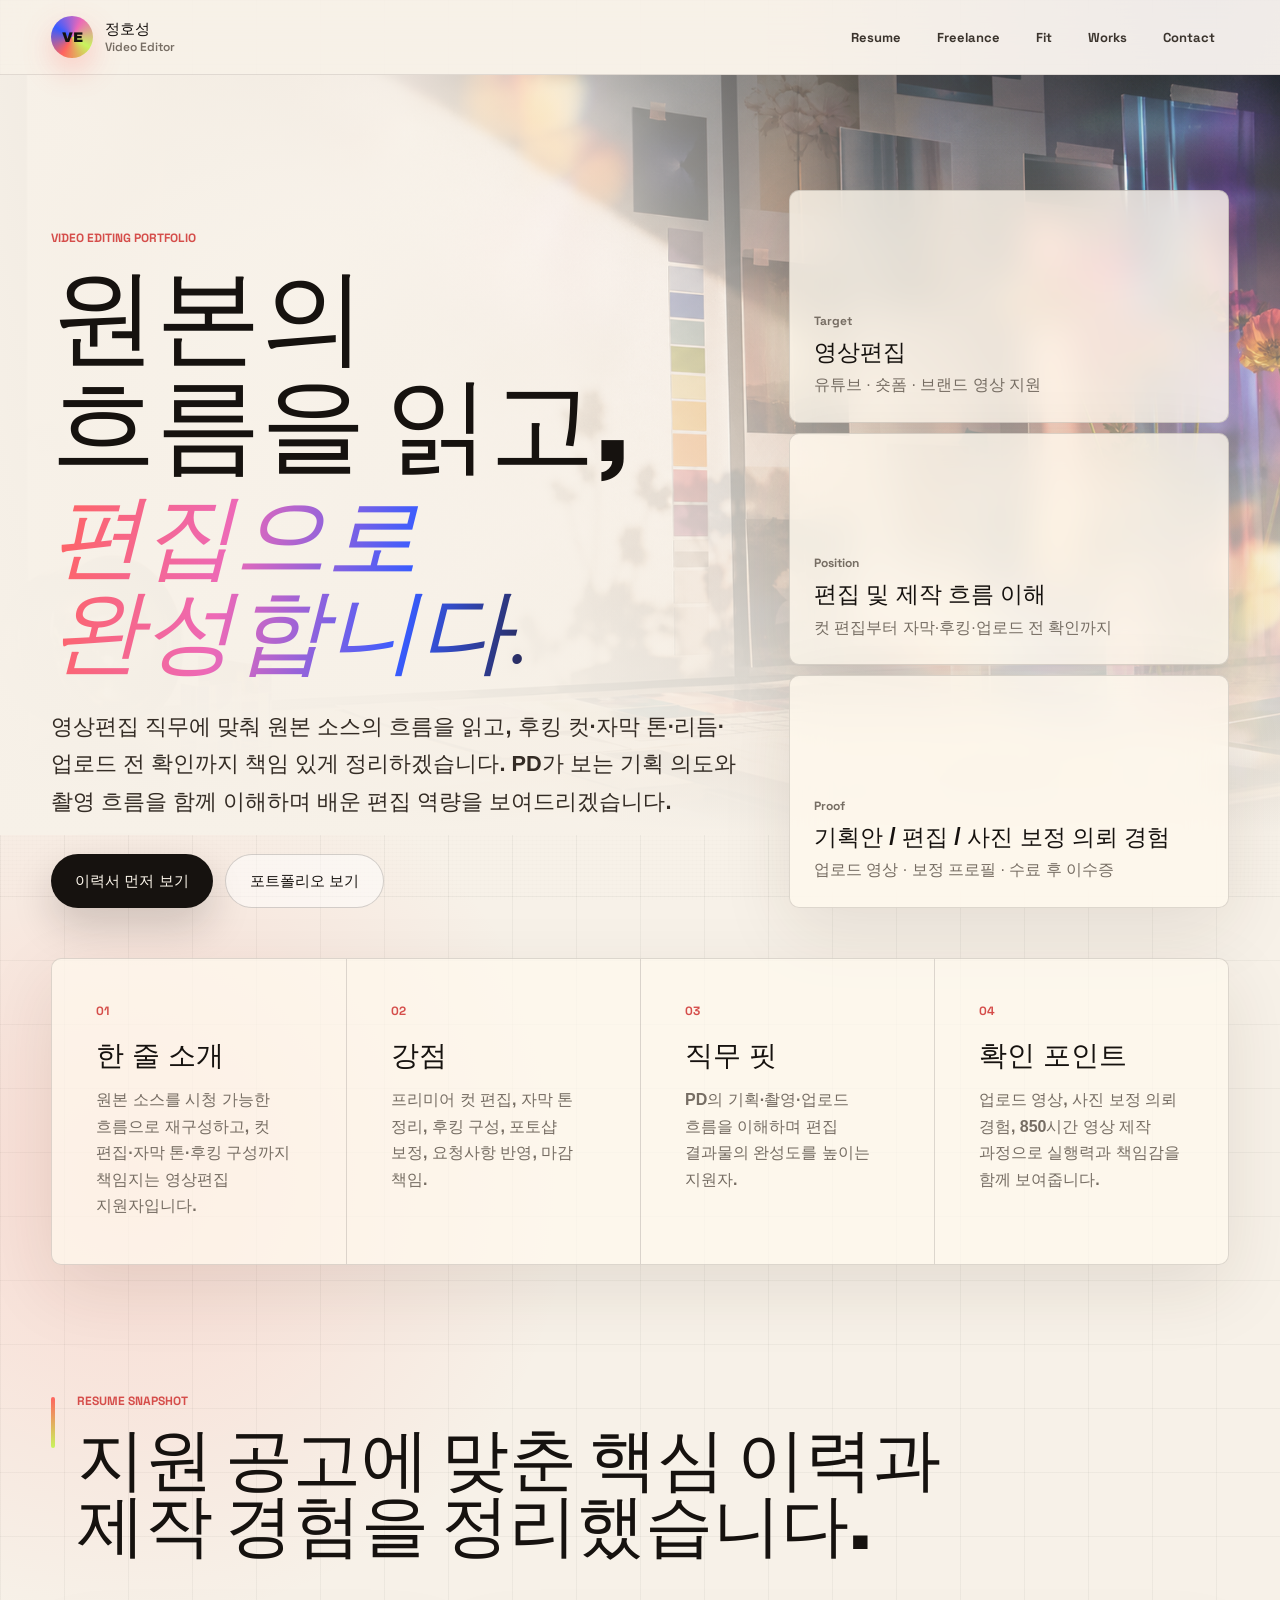
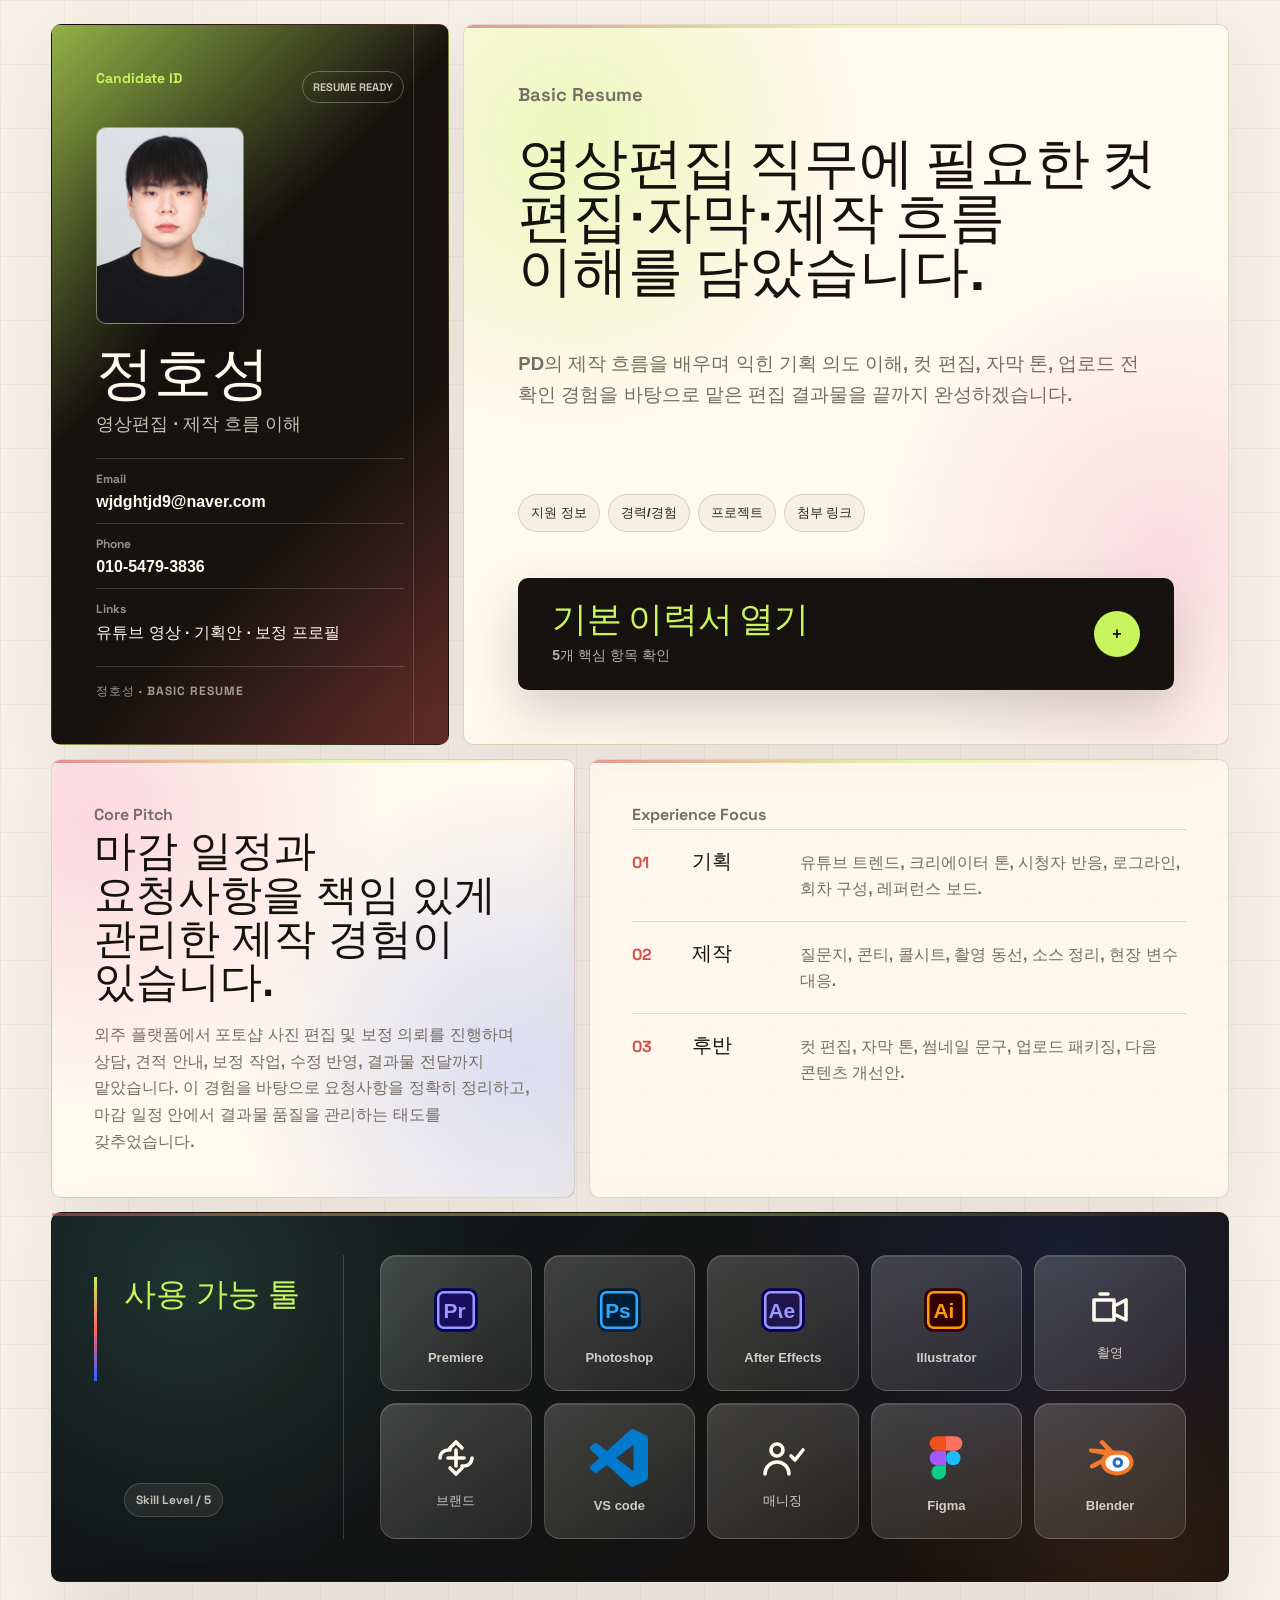
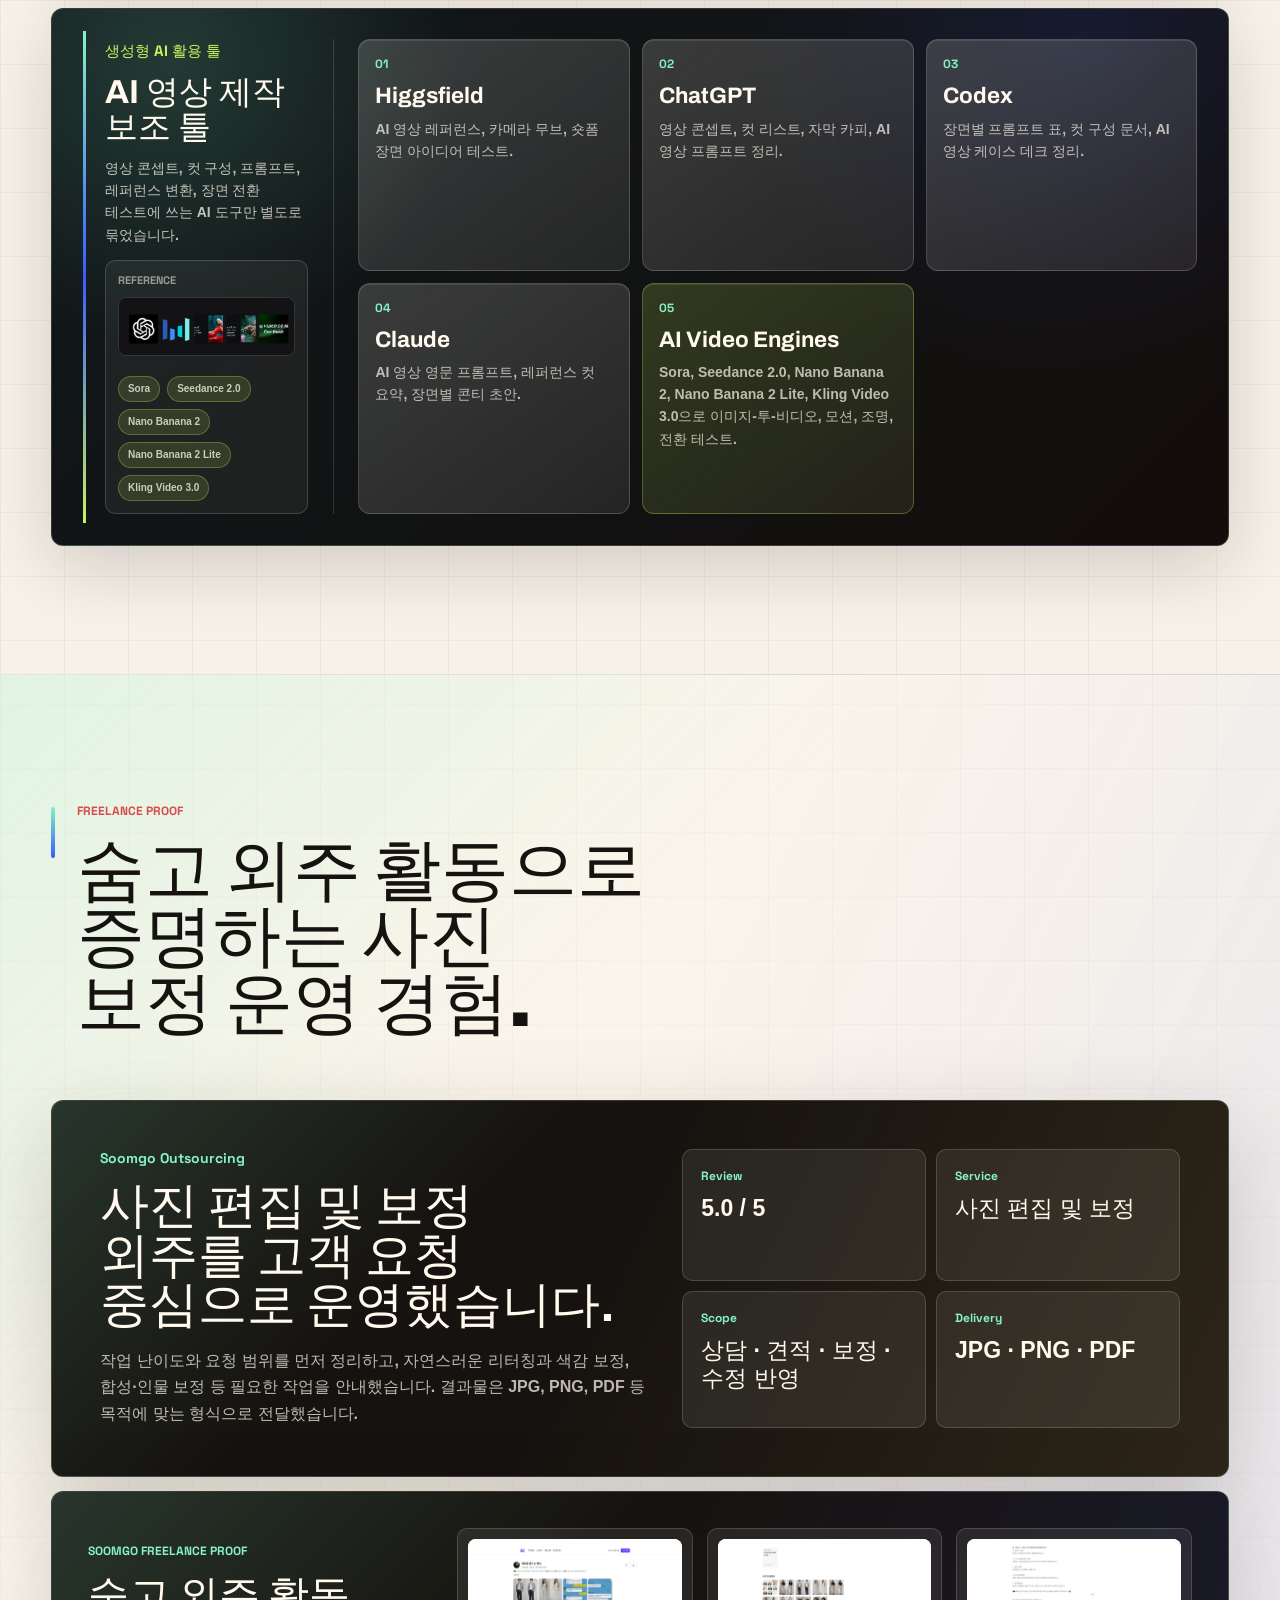
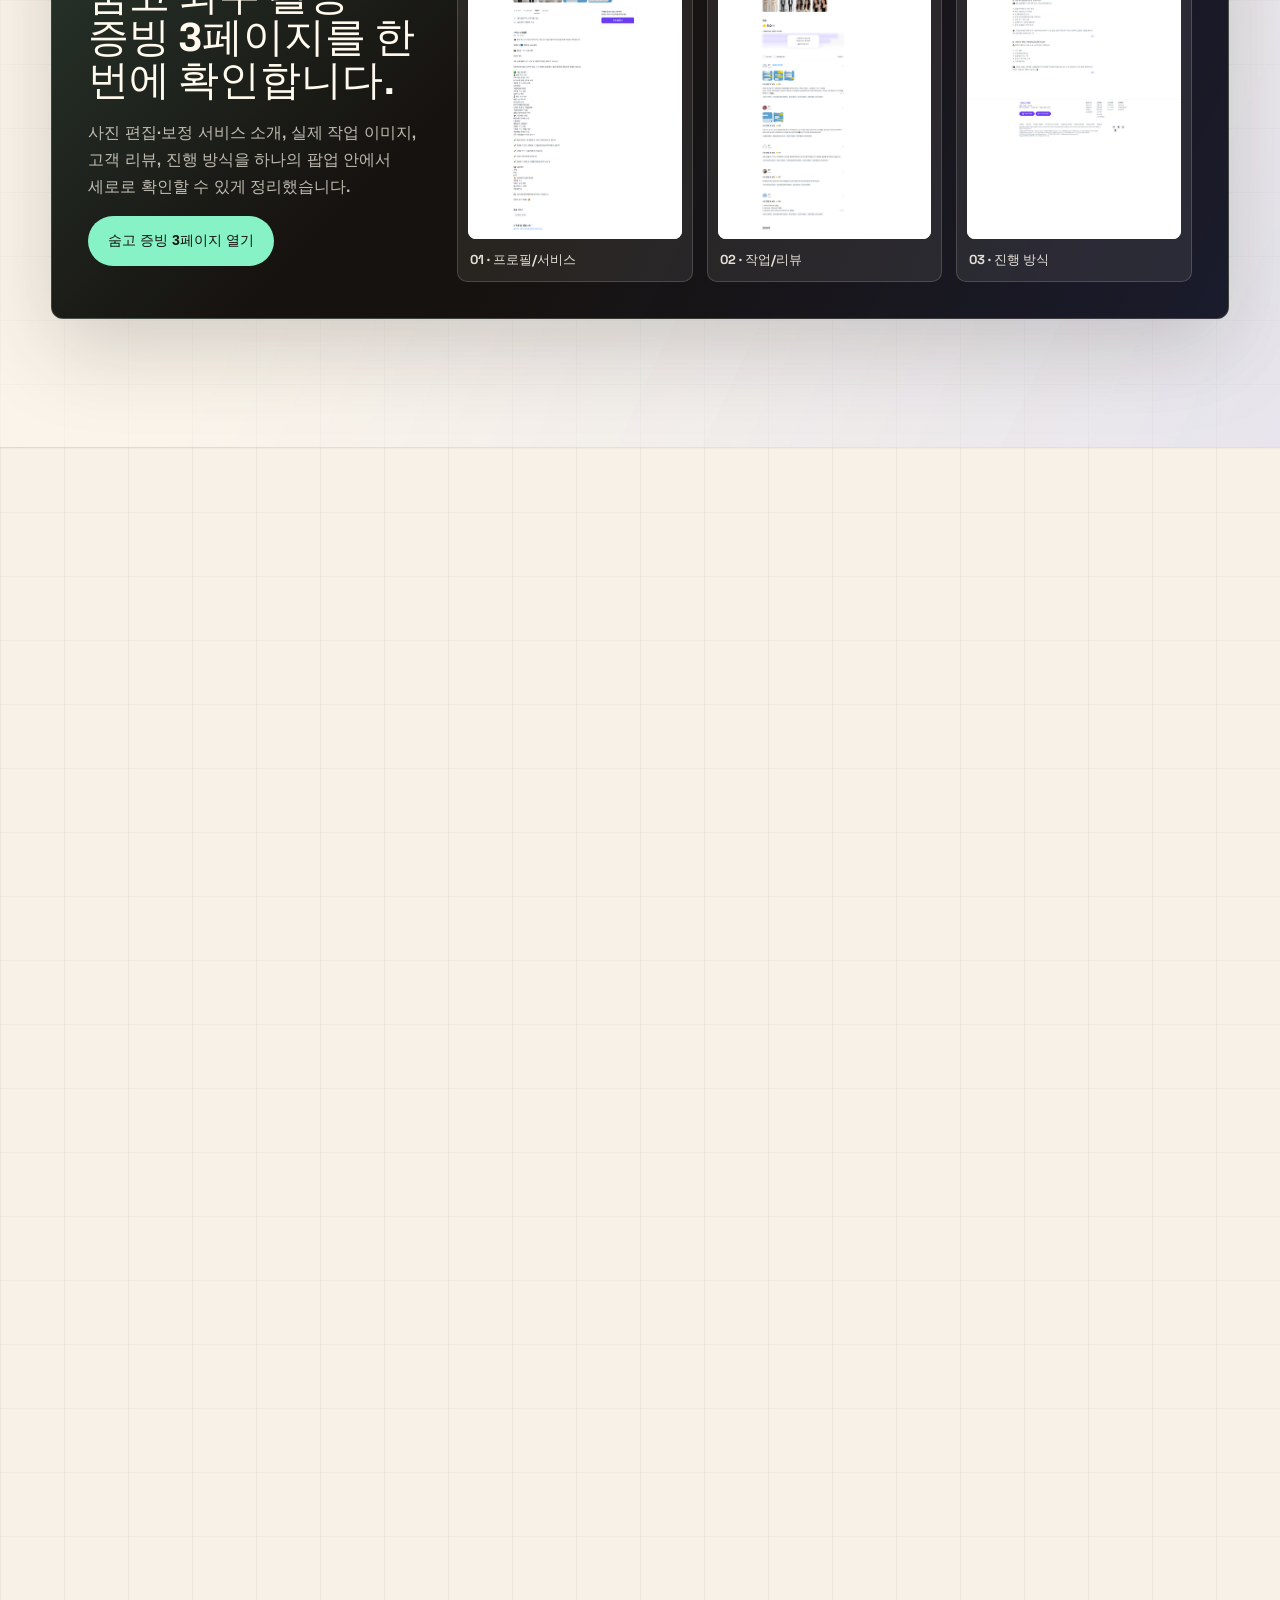
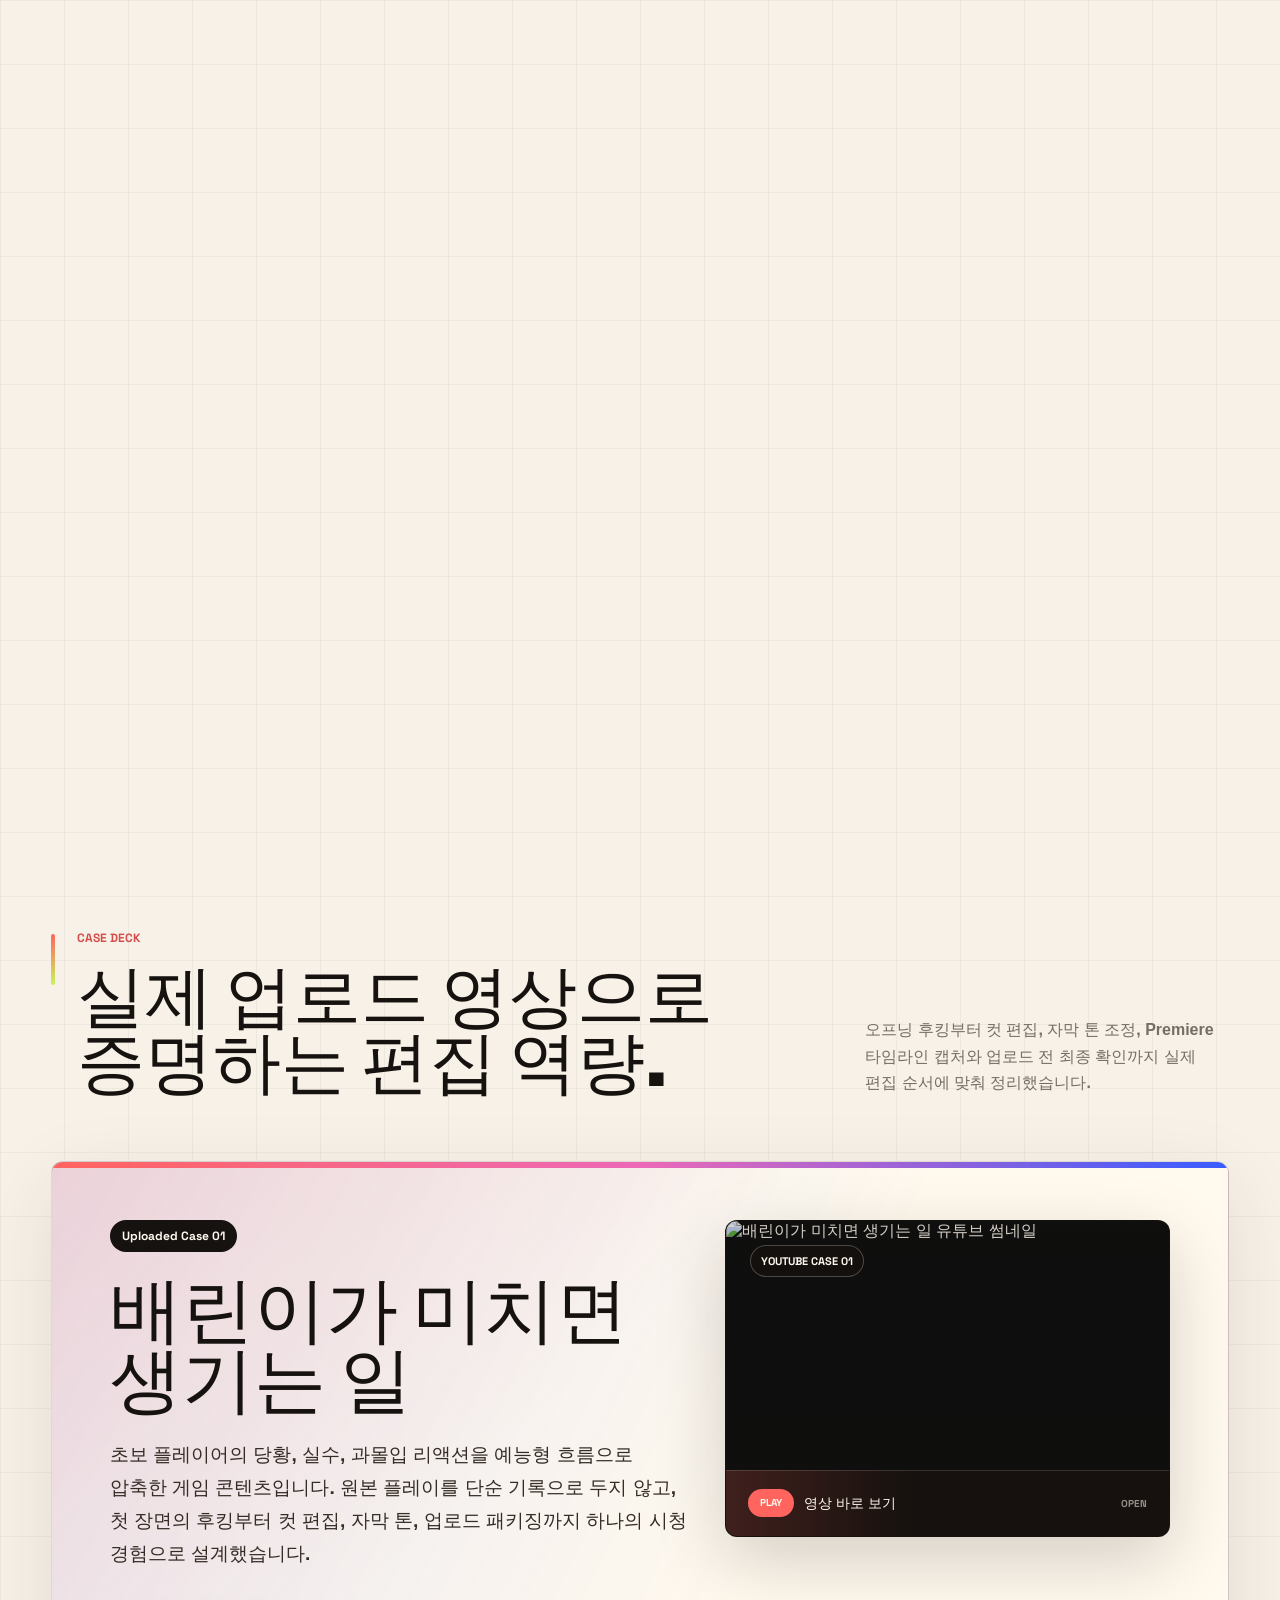
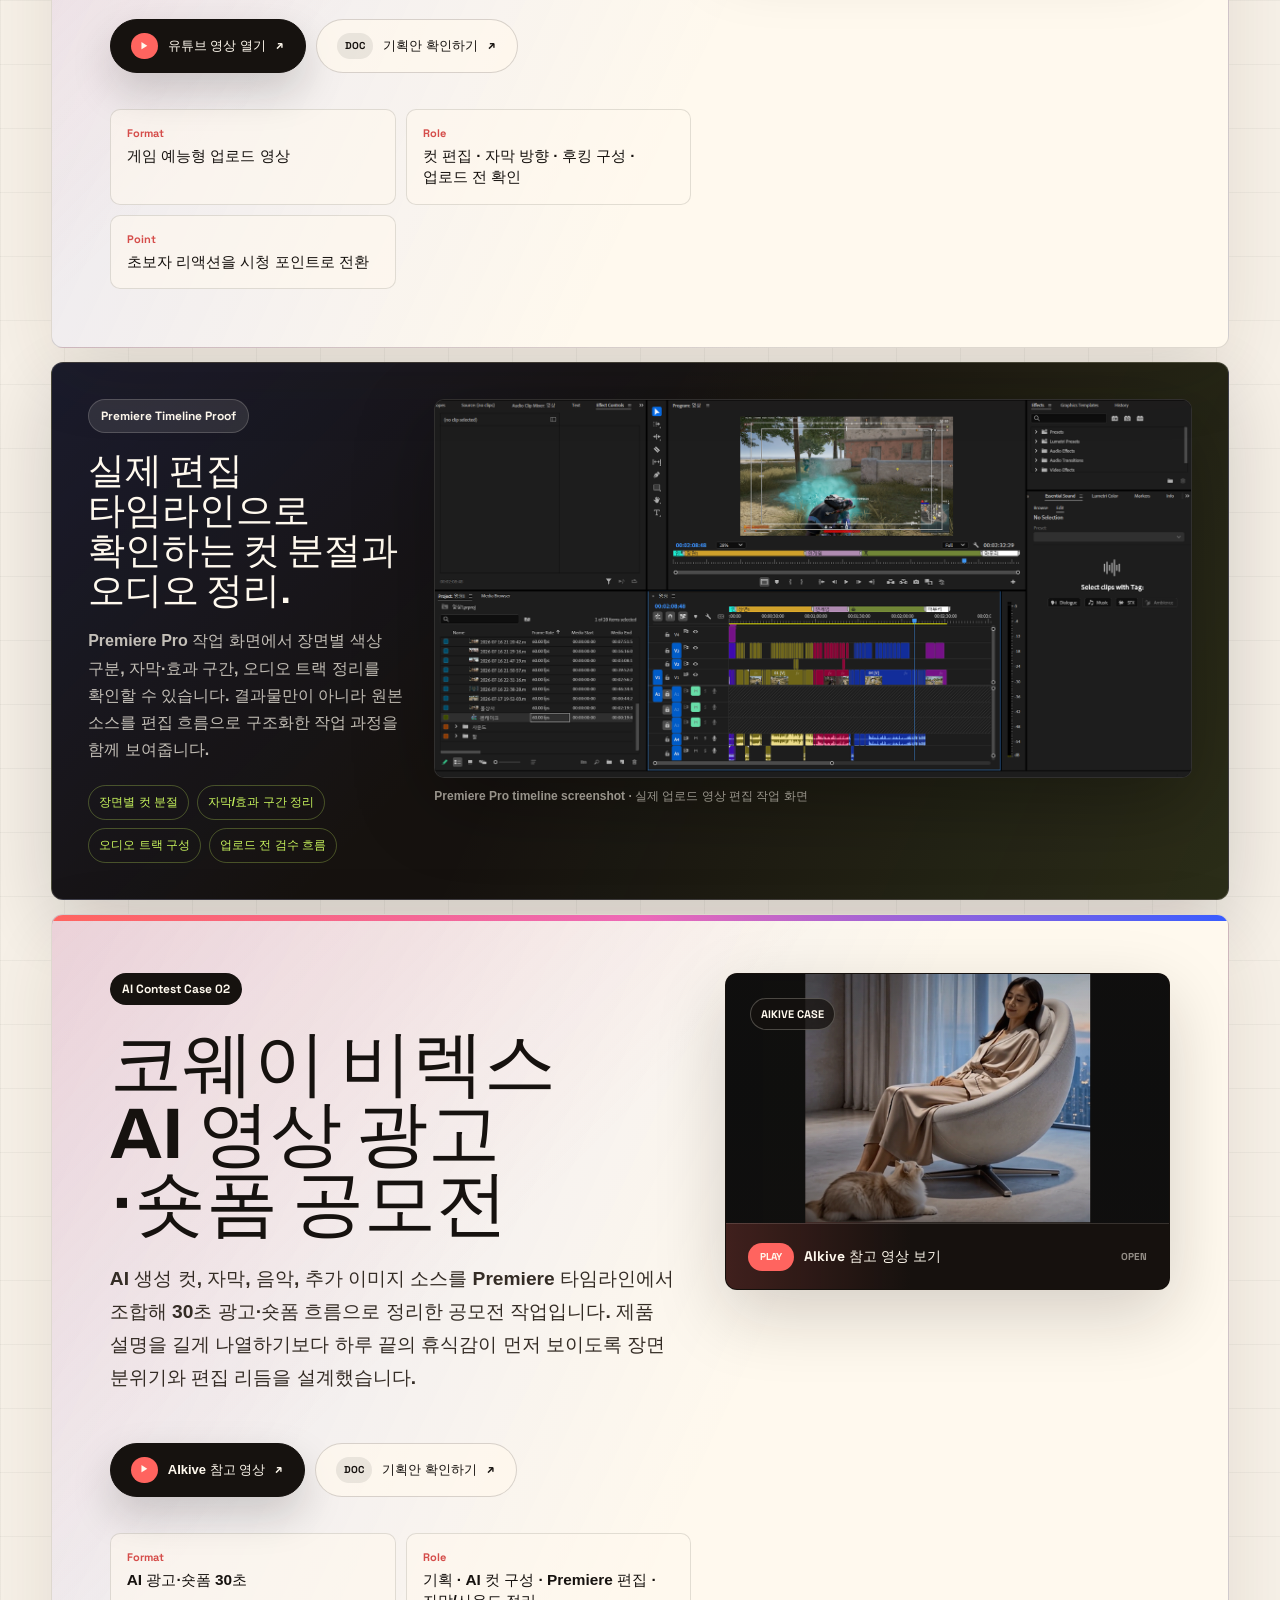
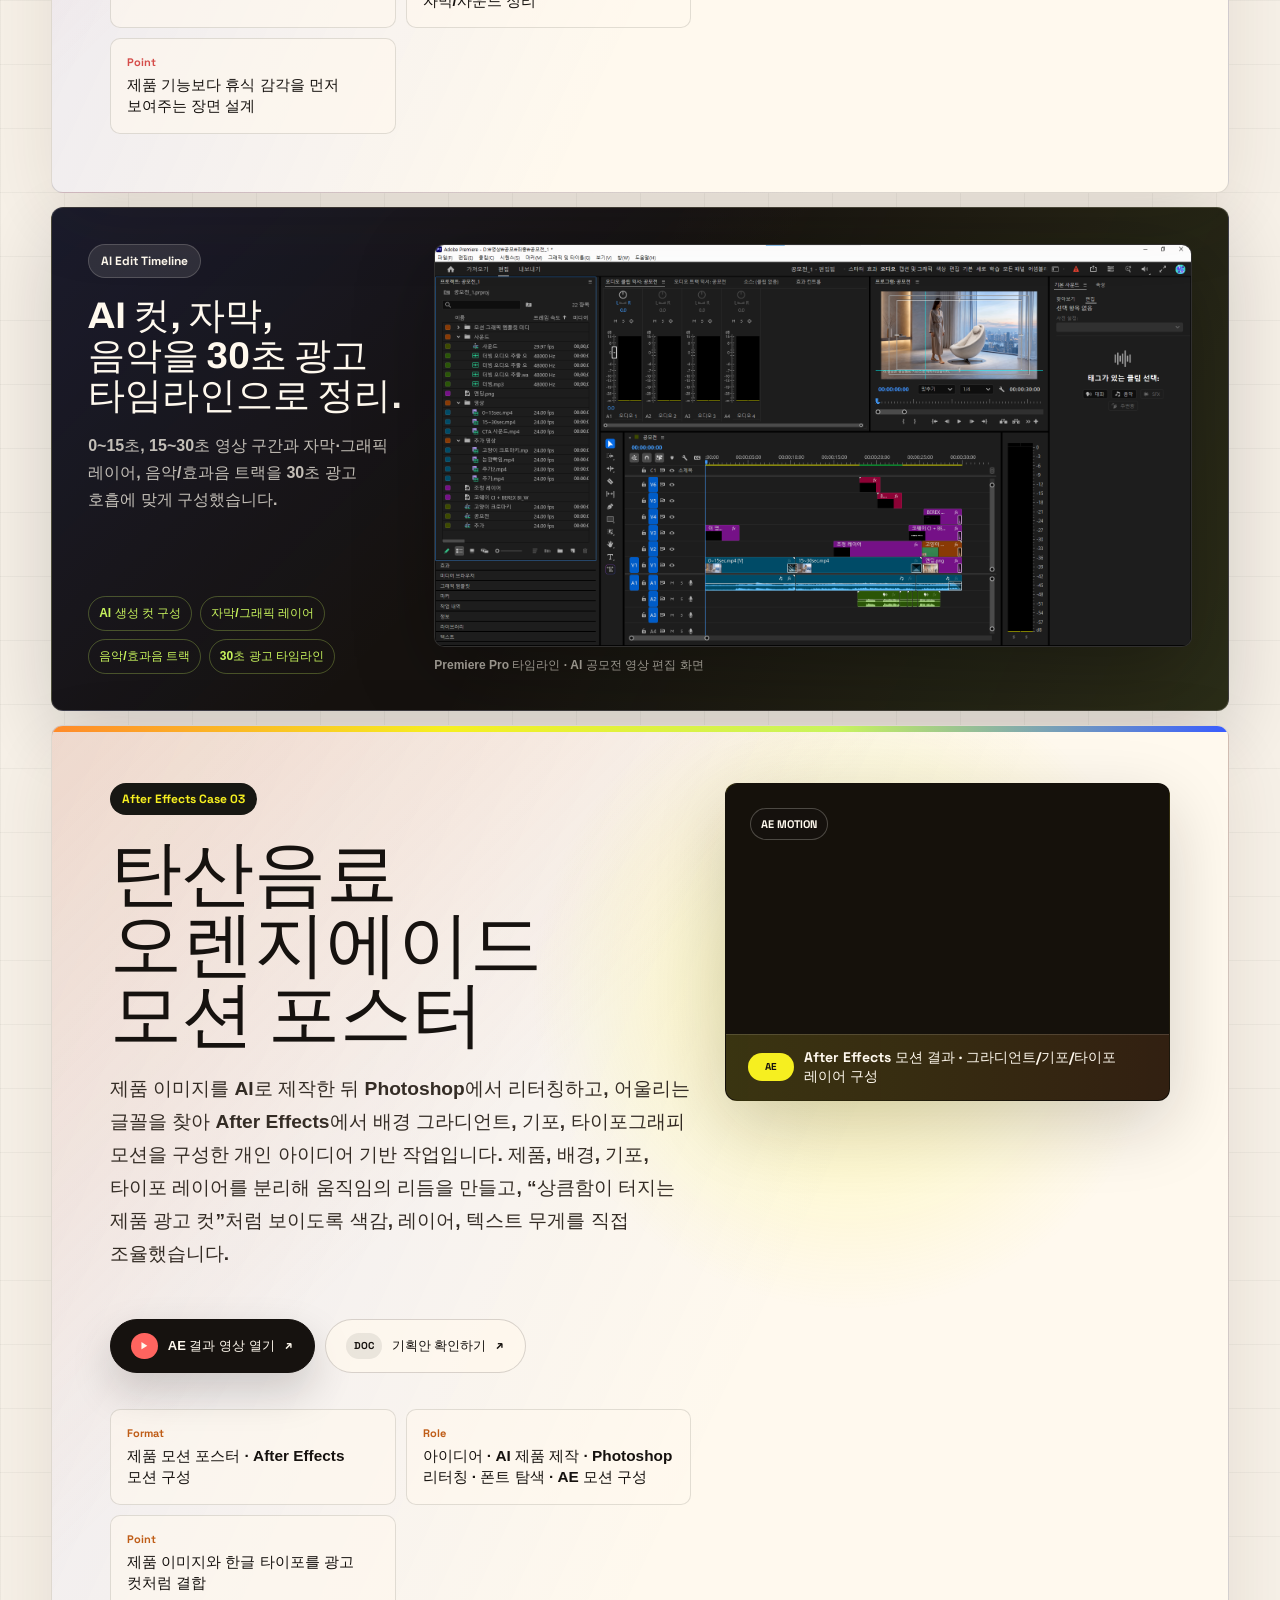
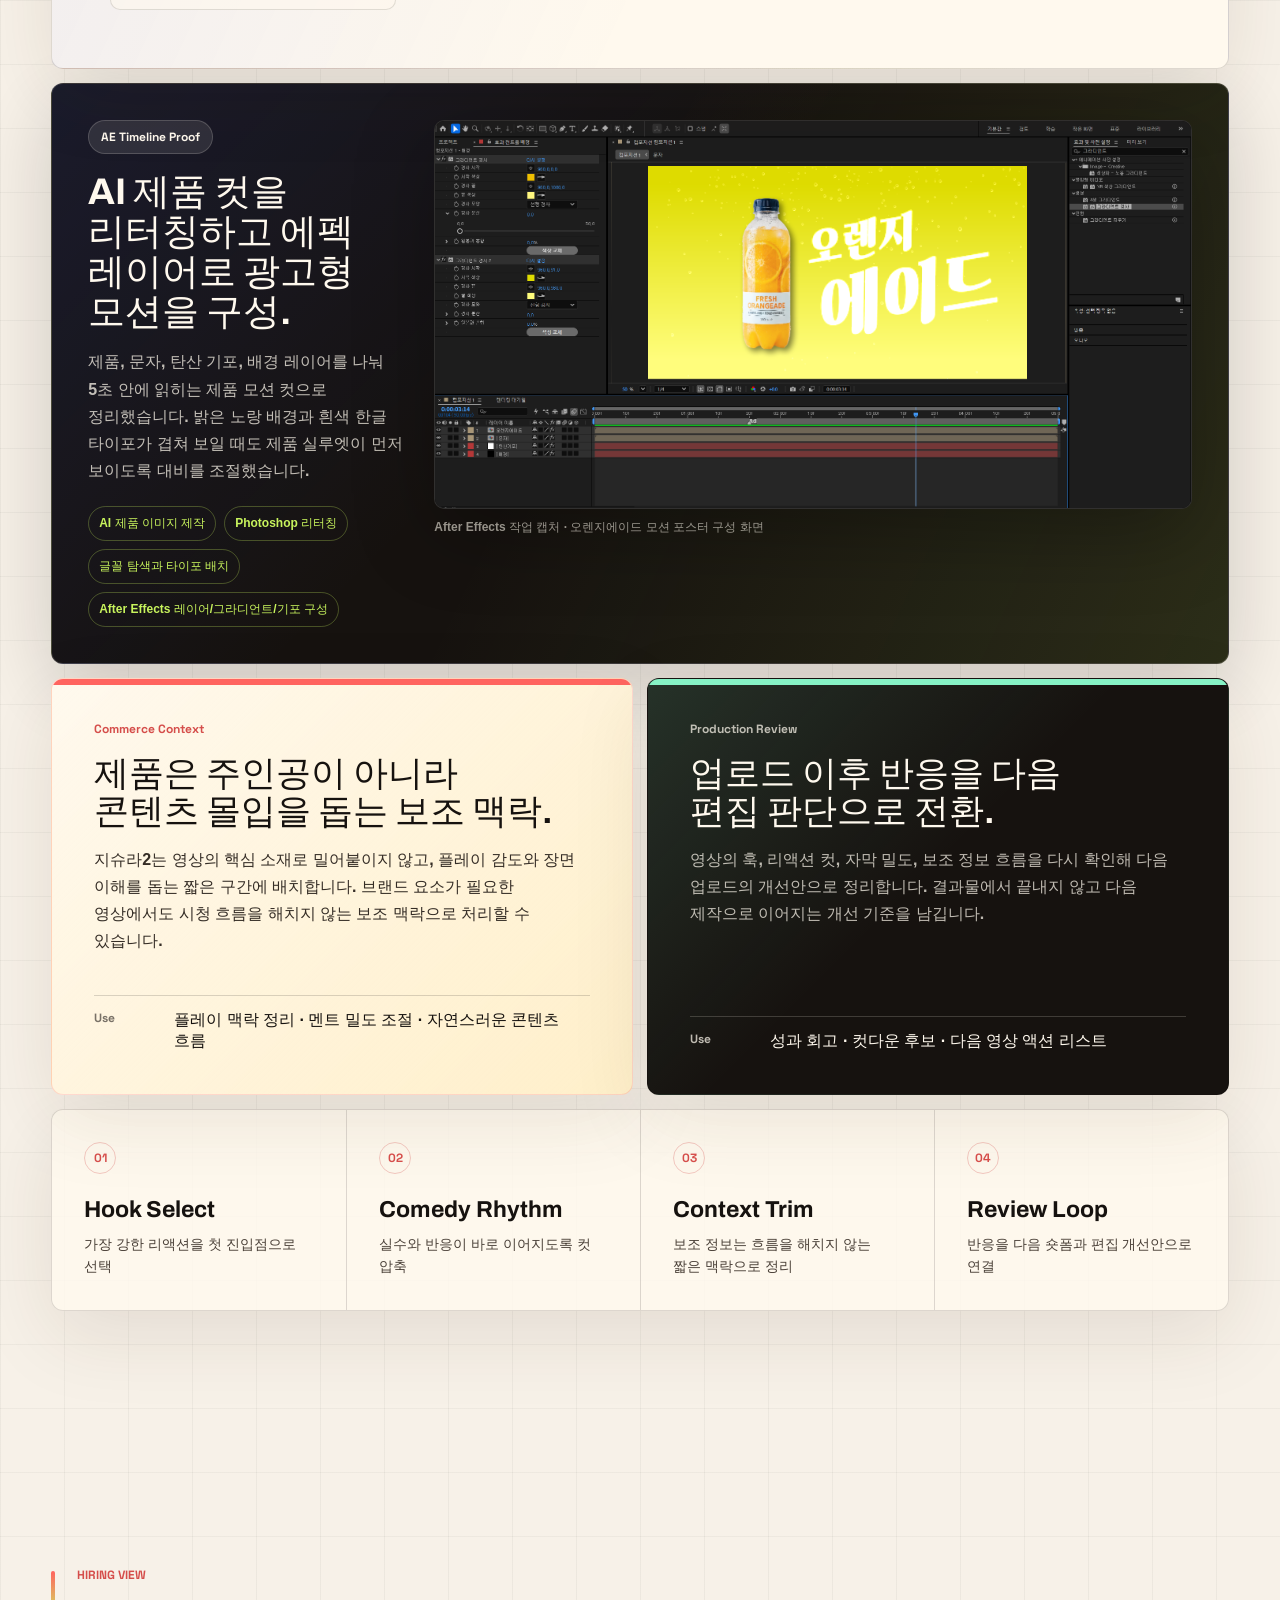
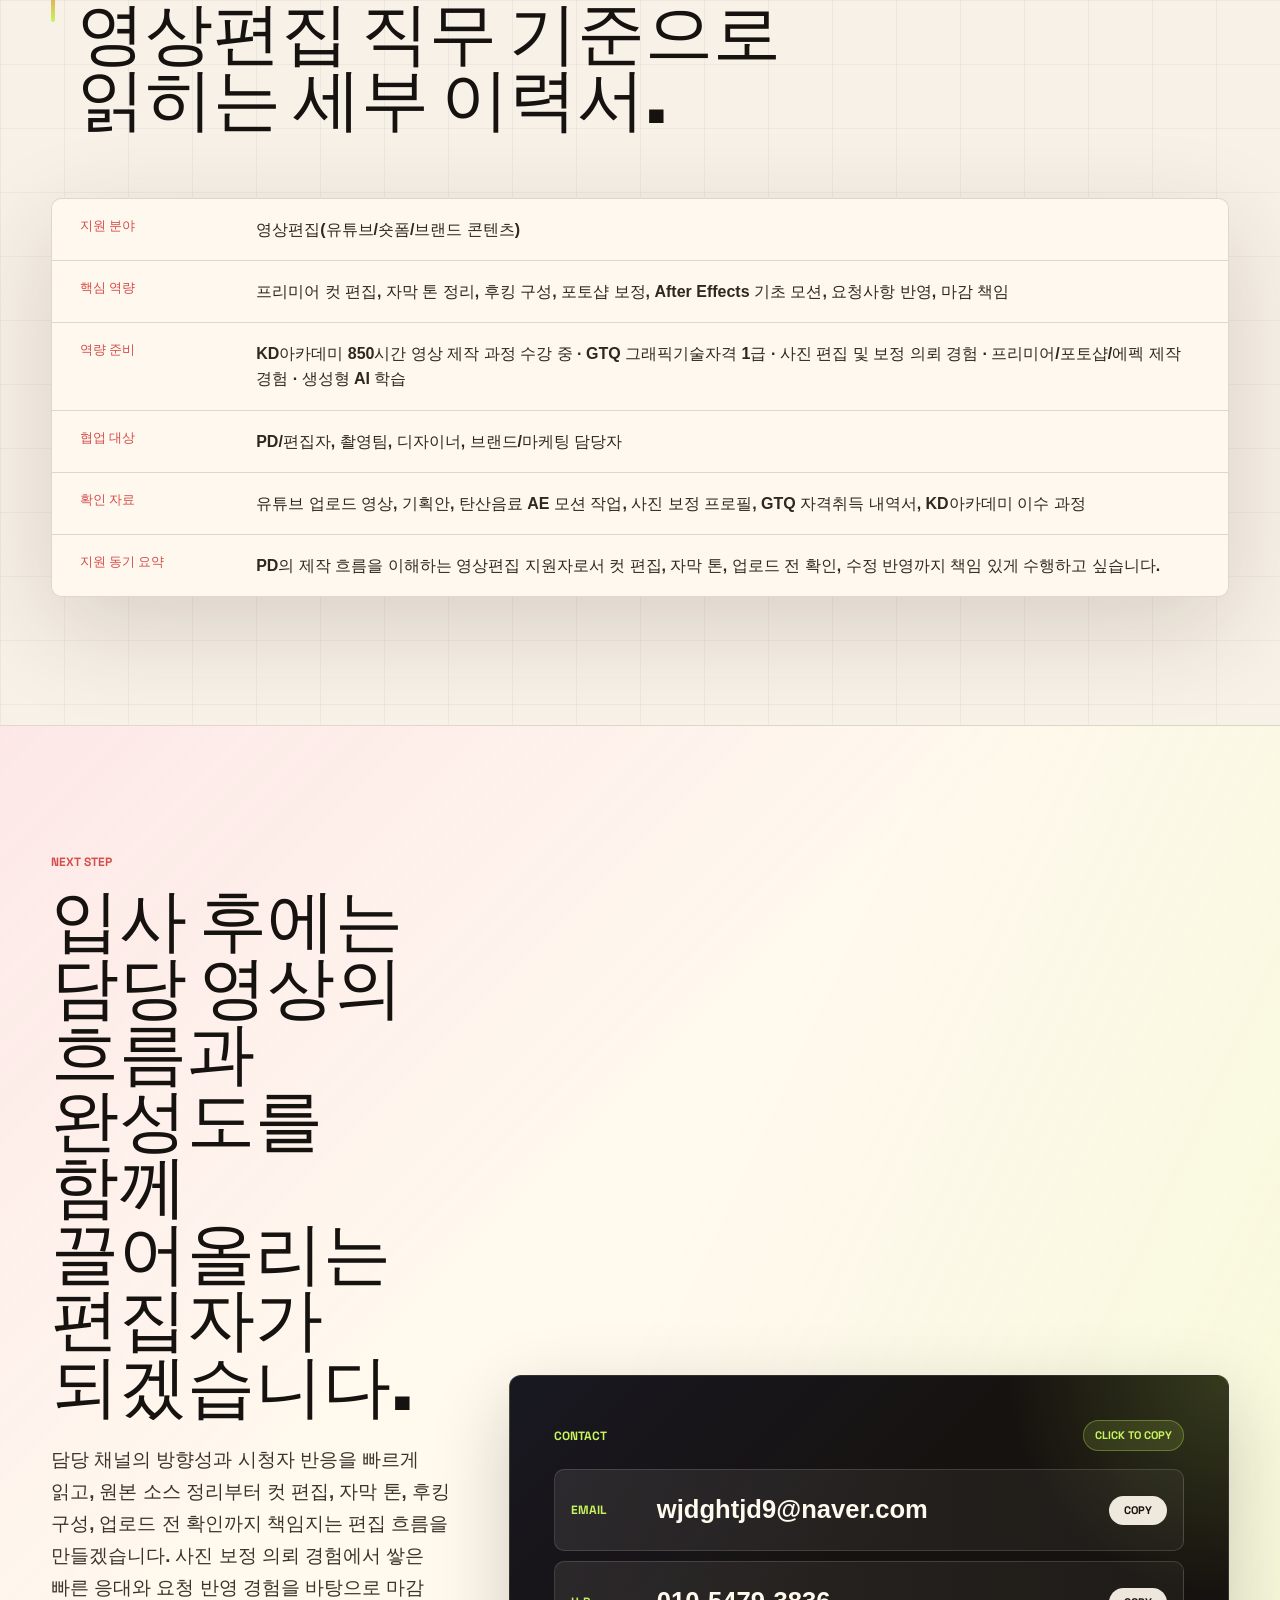
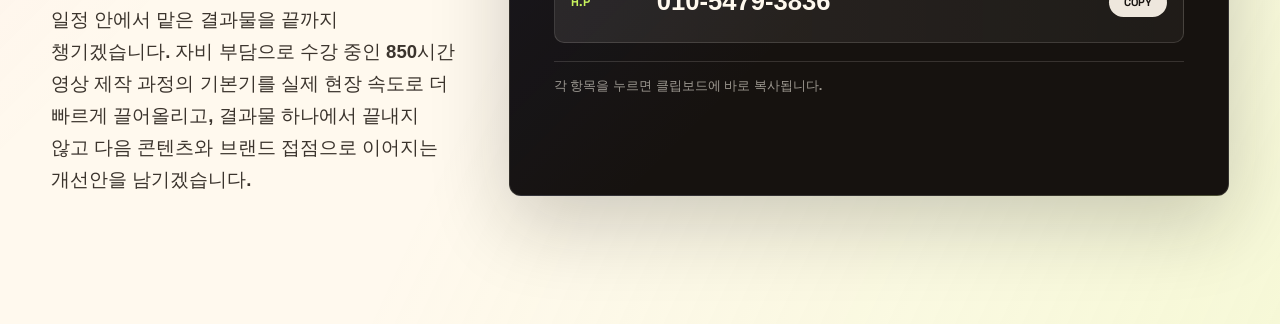
==== commit fc8c83ff: "Add files via upload" ====
--- a/index.html
+++ b/index.html
@@ -302,17 +302,32 @@
                   <b>사진 보정, 리터칭, 합성</b>
                 </span>
               </span>
-              <span class="tool-icon" tabindex="0" aria-label="생성형 AI 활용 능력 3.5점 만점 5점">
-                <svg class="brand-icon ai-icon" viewBox="0 0 24 24" aria-hidden="true">
-                  <rect x="1" y="1" width="22" height="22" rx="6" fill="#10a37f"/>
-                  <path fill="#ffffff" d="M21.55 10.004a5.416 5.416 0 0 0-.478-4.501c-1.217-2.09-3.662-3.166-6.05-2.66A5.59 5.59 0 0 0 10.831 1C8.39.995 6.224 2.546 5.473 4.838A5.553 5.553 0 0 0 1.76 7.496a5.487 5.487 0 0 0 .691 6.5 5.416 5.416 0 0 0 .477 4.502c1.217 2.09 3.662 3.165 6.05 2.66A5.586 5.586 0 0 0 13.168 23c2.443.006 4.61-1.546 5.361-3.84a5.553 5.553 0 0 0 3.715-2.66 5.488 5.488 0 0 0-.693-6.497v.001zm-8.381 11.558a4.199 4.199 0 0 1-2.675-.954c.034-.018.093-.05.132-.074l4.44-2.53a.71.71 0 0 0 .364-.623v-6.176l1.877 1.069c.02.01.033.029.036.05v5.115c-.003 2.274-1.87 4.118-4.174 4.123zM4.192 17.78a4.059 4.059 0 0 1-.498-2.763c.032.02.09.055.131.078l4.44 2.53c.225.13.504.13.73 0l5.42-3.088v2.138a.068.068 0 0 1-.027.057L9.9 19.288c-1.999 1.136-4.552.46-5.707-1.51h-.001zM3.023 8.216A4.15 4.15 0 0 1 5.198 6.41l-.002.151v5.06a.711.711 0 0 0 .364.624l5.42 3.087-1.876 1.07a.067.067 0 0 1-.063.005l-4.489-2.559c-1.995-1.14-2.679-3.658-1.53-5.63h.001zm15.417 3.54l-5.42-3.088L14.896 7.6a.067.067 0 0 1 .063-.006l4.489 2.557c1.998 1.14 2.683 3.662 1.529 5.633a4.163 4.163 0 0 1-2.174 1.807V12.38a.71.71 0 0 0-.363-.623zm1.867-2.773a6.04 6.04 0 0 0-.132-.078l-4.44-2.53a.731.731 0 0 0-.729 0l-5.42 3.088V7.325a.068.068 0 0 1 .027-.057L14.1 4.713c2-1.137 4.555-.46 5.707 1.513.487.833.664 1.809.499 2.757h.001zm-11.741 3.81l-1.877-1.068a.065.065 0 0 1-.036-.051V6.559c.001-2.277 1.873-4.122 4.181-4.12.976 0 1.92.338 2.671.954-.034.018-.092.05-.131.073l-4.44 2.53a.71.71 0 0 0-.365.623l-.003 6.173v.002zm1.02-2.168L12 9.25l2.414 1.375v2.75L12 14.75l-2.415-1.375v-2.75z"/>
+              <span class="tool-icon" tabindex="0" aria-label="After Effects 모션그래픽 능력 1.5점 만점 5점">
+                <svg class="brand-icon adobe-icon aftereffects-icon" viewBox="0 0 32 32" aria-hidden="true">
+                  <rect x="4" y="4" width="24" height="24" rx="5" fill="#00005b"/>
+                  <rect x="6.2" y="6.2" width="19.6" height="19.6" rx="3" fill="#1f164e" stroke="#9999ff" stroke-width="1.4"/>
+                  <text x="8" y="20.5" fill="#9999ff" font-family="Arial, sans-serif" font-size="11.5" font-weight="800">Ae</text>
                 </svg>
-                <small class="tool-name">생성형 AI</small>
+                <small class="tool-name">After Effects</small>
                 <span class="tool-tooltip" role="tooltip">
-                  <strong>생성형 AI 활용</strong>
-                  <em>3.5 / 5</em>
-                  <span class="tool-meter level-35"><span></span></span>
-                  <b>아이디어 정리, 카피 초안, 레퍼런스 구조화</b>
+                  <strong>After Effects</strong>
+                  <em>1.5 / 5</em>
+                  <span class="tool-meter level-15"><span></span></span>
+                  <b>기초 모션그래픽, 키프레임, 자막 효과</b>
+                </span>
+              </span>
+              <span class="tool-icon" tabindex="0" aria-label="Illustrator 벡터 그래픽 능력 1.5점 만점 5점">
+                <svg class="brand-icon adobe-icon illustrator-icon" viewBox="0 0 32 32" aria-hidden="true">
+                  <rect x="4" y="4" width="24" height="24" rx="5" fill="#330000"/>
+                  <rect x="6.2" y="6.2" width="19.6" height="19.6" rx="3" fill="#330000" stroke="#ff9a00" stroke-width="1.4"/>
+                  <text x="9.1" y="20.5" fill="#ff9a00" font-family="Arial, sans-serif" font-size="11.5" font-weight="800">Ai</text>
+                </svg>
+                <small class="tool-name">Illustrator</small>
+                <span class="tool-tooltip" role="tooltip">
+                  <strong>Illustrator</strong>
+                  <em>1.5 / 5</em>
+                  <span class="tool-meter level-15"><span></span></span>
+                  <b>벡터 요소 확인, 간단한 로고/아이콘 편집</b>
                 </span>
               </span>
               <span class="tool-icon" tabindex="0" aria-label="촬영 진행 능력 3점 만점 5점">
@@ -339,7 +354,7 @@
                 <svg class="brand-icon vscode-icon" viewBox="0 0 24 24" aria-hidden="true">
                   <path fill="#007acc" d="M23.15 2.587 18.21.21a1.494 1.494 0 0 0-1.705.29l-9.46 8.63-4.12-3.128a.999.999 0 0 0-1.276.057L.327 7.261A1 1 0 0 0 .326 8.74L3.899 12 .326 15.26a1 1 0 0 0 .001 1.479L1.65 17.94a.999.999 0 0 0 1.276.057l4.12-3.128 9.46 8.63a1.492 1.492 0 0 0 1.704.29l4.942-2.377A1.5 1.5 0 0 0 24 20.06V3.939a1.5 1.5 0 0 0-.85-1.352zm-5.146 14.861L10.826 12l7.178-5.448v10.896z"/>
                 </svg>
-                <small class="tool-name">VS Code</small>
+                <small class="tool-name">VS code</small>
                 <span class="tool-tooltip" role="tooltip">
                   <strong>Visual Studio Code</strong>
                   <em>3 / 5</em>
@@ -390,6 +405,38 @@
               </span>
             </div>
           </article>
+
+        </div>
+
+        <div class="ai-toolkit" aria-label="생성형 AI 활용 툴">
+          <article class="ai-toolkit-card">
+            <div class="ai-toolkit-title-row">
+              <p class="label">생성형 AI 활용 툴</p>
+              <h3>AI 영상 제작 보조 툴</h3>
+              <p>
+                영상 콘셉트, 컷 구성, 프롬프트, 레퍼런스 변환, 장면 전환 테스트에 쓰는 AI 도구만 별도로 묶었습니다.
+              </p>
+              <div class="ai-tool-reference" aria-label="첨부 이미지 기반 AI 툴 아이콘">
+                <span>Reference</span>
+                <img src="./assets/ai-tools-strip.png" alt="ChatGPT와 AI 영상 제작 관련 사용 툴 아이콘 모음" />
+                <div class="ai-reference-tags" aria-label="레퍼런스 이미지 기준 활용 범위">
+                  <span>Sora</span>
+                  <span>Seedance 2.0</span>
+                  <span>Nano Banana 2</span>
+                  <span>Nano Banana 2 Lite</span>
+                  <span>Kling Video 3.0</span>
+                </div>
+              </div>
+            </div>
+
+            <div class="ai-tool-list" aria-label="생성형 AI 세부 툴">
+              <article><span>01</span><strong>Higgsfield</strong><p>AI 영상 레퍼런스, 카메라 무브, 숏폼 장면 아이디어 테스트.</p></article>
+              <article><span>02</span><strong>ChatGPT</strong><p>영상 콘셉트, 컷 리스트, 자막 카피, AI 영상 프롬프트 정리.</p></article>
+              <article><span>03</span><strong>Codex</strong><p>장면별 프롬프트 표, 컷 구성 문서, AI 영상 케이스 데크 정리.</p></article>
+              <article><span>04</span><strong>Claude</strong><p>AI 영상 영문 프롬프트, 레퍼런스 컷 요약, 장면별 콘티 초안.</p></article>
+              <article class="ai-reference-tool"><span>05</span><strong>AI Video Engines</strong><p>Sora, Seedance 2.0, Nano Banana 2, Nano Banana 2 Lite, Kling Video 3.0으로 이미지-투-비디오, 모션, 조명, 전환 테스트.</p></article>
+            </div>
+          </article>
         </div>
       </section>
 
@@ -420,13 +467,12 @@
 
         <div class="freelance-proof-deck" aria-label="숨고 외주 활동 3페이지 증빙 덱">
           <div class="freelance-proof-deck-copy">
-            <span>PDF Proof Deck</span>
-            <h3>3페이지 증빙을 하나의 팝업에서 확인합니다.</h3>
+            <span>SOOMGO FREELANCE PROOF</span>
+            <h3>숨고 외주 활동 증빙 3페이지를 한 번에 확인합니다.</h3>
             <p>
-              프로필·서비스 설명, 작업 이미지·리뷰, 진행 방식·제공 항목을 한 팝업 안에서 넘겨볼 수 있게 정리했습니다.
-              기본 100%는 이전 150% 체감 크기에 맞춰 더 크게 열립니다.
+              사진 편집·보정 서비스 소개, 실제 작업 이미지, 고객 리뷰, 진행 방식을 하나의 팝업 안에서 세로로 확인할 수 있게 정리했습니다.
             </p>
-            <button class="freelance-proof-open" type="button" data-open-proof data-proof-index="0">3페이지 증빙 열기</button>
+            <button class="freelance-proof-open" type="button" data-open-proof data-proof-index="0">숨고 증빙 3페이지 열기</button>
           </div>
           <div class="freelance-proof-pages" aria-label="숨고 PDF 3페이지 미리보기">
             <button class="freelance-proof-page" type="button" data-open-proof data-proof-index="0">
@@ -503,7 +549,7 @@
             <h2>실제 업로드 영상으로 증명하는 편집 역량.</h2>
           </div>
           <p>
-            오프닝 후킹, 컷 편집, 자막 톤, Premiere 타임라인 증빙, 업로드 전 확인까지 실제 편집 흐름으로 정리했습니다.
+            오프닝 후킹부터 컷 편집, 자막 톤 조정, Premiere 타임라인 캡처와 업로드 전 최종 확인까지 실제 편집 순서에 맞춰 정리했습니다.
           </p>
         </div>
 
@@ -594,6 +640,54 @@
             <figure class="editing-proof-figure">
               <img src="./assets/coway-premiere-proof.png" alt="Adobe Premiere Pro에서 코웨이 비렉스 AI 공모전 영상을 편집한 타임라인 작업 화면" />
               <figcaption>Premiere Pro 타임라인 · AI 공모전 영상 편집 화면</figcaption>
+            </figure>
+          </article>
+
+          <article class="case-feature ae-case-feature">
+            <div class="case-feature-copy">
+              <span class="case-badge">After Effects Case 03</span>
+              <h3>탄산음료 오렌지에이드 모션 포스터</h3>
+              <p class="case-lead">
+                제품 이미지를 AI로 제작한 뒤 Photoshop에서 리터칭하고, 어울리는 글꼴을 찾아 After Effects에서 배경 그라디언트, 기포, 타이포그래피 모션을 구성한 개인 아이디어 기반 작업입니다.
+                제품, 배경, 기포, 타이포 레이어를 분리해 움직임의 리듬을 만들고, “상큼함이 터지는 제품 광고 컷”처럼 보이도록 색감, 레이어, 텍스트 무게를 직접 조율했습니다.
+              </p>
+              <div class="case-actions" aria-label="탄산음료 After Effects 작업 링크">
+                <a class="case-link primary-link video-link" href="./assets/carbonated-drink-ae-portfolio.mp4" target="_blank" rel="noreferrer">AE 결과 영상 열기</a>
+                <button class="case-link deck-link" type="button" data-open-plan data-plan-src="./planning-carbonated-drink-ae.html" data-plan-title="탄산음료 오렌지에이드 AE 모션 기획안">기획안 확인하기</button>
+              </div>
+              <div class="case-stat-row" aria-label="탄산음료 After Effects 프로젝트 요약">
+                <div><span>Format</span><strong>제품 모션 포스터 · After Effects 모션 구성</strong></div>
+                <div><span>Role</span><strong>아이디어 · AI 제품 제작 · Photoshop 리터칭 · 폰트 탐색 · AE 모션 구성</strong></div>
+                <div><span>Point</span><strong>제품 이미지와 한글 타이포를 광고 컷처럼 결합</strong></div>
+              </div>
+            </div>
+            <figure class="case-video-card ae-video-thumb" aria-label="탄산음료 오렌지에이드 After Effects 결과 영상">
+              <video autoplay loop muted playsinline preload="auto" aria-label="탄산음료 오렌지에이드 After Effects 결과 영상">
+                <source src="./assets/carbonated-drink-ae-portfolio.mp4" type="video/mp4" />
+                브라우저에서 영상을 재생할 수 없습니다. AE 결과 영상 열기 버튼을 사용해주세요.
+              </video>
+              <figcaption>After Effects 모션 결과 · 그라디언트/기포/타이포 레이어 구성</figcaption>
+            </figure>
+          </article>
+
+          <article class="editing-proof-card ae-proof-card" aria-label="탄산음료 After Effects 작업 화면">
+            <div class="editing-proof-copy">
+              <span class="case-badge">AE Timeline Proof</span>
+              <h3>AI 제품 컷을 리터칭하고 에펙 레이어로 광고형 모션을 구성.</h3>
+              <p>
+                제품, 문자, 탄산 기포, 배경 레이어를 나눠 5초 안에 읽히는 제품 모션 컷으로 정리했습니다.
+                밝은 노랑 배경과 흰색 한글 타이포가 겹쳐 보일 때도 제품 실루엣이 먼저 보이도록 대비를 조절했습니다.
+              </p>
+              <ul class="editing-proof-list" aria-label="After Effects 작업 증빙 포인트">
+                <li>AI 제품 이미지 제작</li>
+                <li>Photoshop 리터칭</li>
+                <li>글꼴 탐색과 타이포 배치</li>
+                <li>After Effects 레이어/그라디언트/기포 구성</li>
+              </ul>
+            </div>
+            <figure class="editing-proof-figure">
+              <img src="./assets/carbonated-drink-ae-proof.png" alt="Adobe After Effects에서 탄산음료 오렌지에이드 모션 포스터를 작업한 화면" />
+              <figcaption>After Effects 작업 캡처 · 오렌지에이드 모션 포스터 구성 화면</figcaption>
             </figure>
           </article>
 
@@ -640,10 +734,10 @@
 
         <div class="detail-table" role="table" aria-label="세부 이력서">
           <div role="row"><span role="cell">지원 분야</span><strong role="cell">영상편집(유튜브/숏폼/브랜드 콘텐츠)</strong></div>
-          <div role="row"><span role="cell">핵심 역량</span><strong role="cell">프리미어 컷 편집, 자막 톤 정리, 후킹 구성, 포토샵 보정, 요청사항 반영, 마감 책임</strong></div>
-          <div role="row"><span role="cell">역량 준비</span><strong role="cell">KD아카데미 850시간 영상 제작 과정 수강 중 · GTQ 그래픽기술자격 1급 · 사진 편집 및 보정 의뢰 경험 · 프리미어/포토샵 제작 경험 · 생성형 AI 학습</strong></div>
+          <div role="row"><span role="cell">핵심 역량</span><strong role="cell">프리미어 컷 편집, 자막 톤 정리, 후킹 구성, 포토샵 보정, After Effects 기초 모션, 요청사항 반영, 마감 책임</strong></div>
+          <div role="row"><span role="cell">역량 준비</span><strong role="cell">KD아카데미 850시간 영상 제작 과정 수강 중 · GTQ 그래픽기술자격 1급 · 사진 편집 및 보정 의뢰 경험 · 프리미어/포토샵/에펙 제작 경험 · 생성형 AI 학습</strong></div>
           <div role="row"><span role="cell">협업 대상</span><strong role="cell">PD/편집자, 촬영팀, 디자이너, 브랜드/마케팅 담당자</strong></div>
-          <div role="row"><span role="cell">확인 자료</span><strong role="cell">유튜브 업로드 영상, 기획안, 사진 보정 프로필, GTQ 자격취득 내역서, KD아카데미 이수 과정, 주요 경력 기반 마감 책임 경험</strong></div>
+          <div role="row"><span role="cell">확인 자료</span><strong role="cell">유튜브 업로드 영상, 기획안, 탄산음료 AE 모션 작업, 사진 보정 프로필, GTQ 자격취득 내역서, KD아카데미 이수 과정</strong></div>
           <div role="row"><span role="cell">지원 동기 요약</span><strong role="cell">PD의 제작 흐름을 이해하는 영상편집 지원자로서 컷 편집, 자막 톤, 업로드 전 확인, 수정 반영까지 책임 있게 수행하고 싶습니다.</strong></div>
         </div>
       </section>
--- a/styles.css
+++ b/styles.css
@@ -14,6 +14,9 @@
   --blue: #385cff;
   --mint: #86f2c5;
   --butter: #ffd66b;
+  --citrus: #f6ef20;
+  --orange: #ff8a2a;
+  --deep-card: #121617;
   --shadow: 0 30px 100px rgba(60, 36, 21, 0.16);
   --container: 1680px;
   --page-x: max(clamp(18px, 4vw, 56px), calc((100vw - var(--container)) / 2));
@@ -1201,9 +1204,10 @@
 
 .tools-card {
   background:
-    radial-gradient(circle at 18% 18%, rgba(200, 244, 93, 0.16), transparent 18rem),
-    radial-gradient(circle at 86% 10%, rgba(56, 92, 255, 0.14), transparent 20rem),
-    linear-gradient(135deg, #16120f 0%, #211815 100%);
+    radial-gradient(circle at 12% 18%, rgba(134, 242, 197, 0.13), transparent 18rem),
+    radial-gradient(circle at 86% 10%, rgba(56, 92, 255, 0.13), transparent 20rem),
+    radial-gradient(circle at 92% 94%, rgba(255, 138, 42, 0.1), transparent 16rem),
+    linear-gradient(135deg, #10181b 0%, #17100d 100%);
   display: grid;
   gap: clamp(22px, 2.8vw, 38px);
   grid-column: 1 / -1;
@@ -1239,7 +1243,7 @@
 
 .tools-card .label {
   color: var(--lime);
-  font-size: clamp(22px, 1.55vw, 28px);
+  font-size: clamp(32px, 2.4vw, 44px);
   line-height: 1.12;
   margin: 0;
   max-width: none;
@@ -1261,7 +1265,7 @@
   display: grid;
   gap: 12px;
   grid-auto-rows: minmax(136px, auto);
-  grid-template-columns: repeat(3, minmax(136px, 1fr));
+  grid-template-columns: repeat(5, minmax(126px, 1fr));
   margin-inline: 0;
   max-width: none;
   overflow: visible;
@@ -1455,6 +1459,390 @@
 .level-30 { --level: 60%; }
 .level-35 { --level: 70%; }
 .level-40 { --level: 80%; }
+
+.ai-toolkit {
+  padding-top: clamp(16px, 2vw, 26px);
+}
+
+.ai-toolkit-card {
+  background:
+    radial-gradient(circle at 10% 10%, rgba(134, 242, 197, 0.16), transparent 18rem),
+    radial-gradient(circle at 88% 4%, rgba(56, 92, 255, 0.13), transparent 22rem),
+    linear-gradient(135deg, #10181b 0%, #130d0b 100%);
+  border: 1px solid rgba(255, 249, 238, 0.16);
+  border-radius: 12px;
+  box-shadow: 0 22px 70px rgba(22, 18, 15, 0.16);
+  color: var(--paper-2);
+  display: grid;
+  gap: clamp(16px, 2vw, 24px);
+  grid-template-columns: minmax(250px, 0.3fr) minmax(0, 1fr);
+  overflow: hidden;
+  padding: clamp(22px, 2.4vw, 34px);
+  position: relative;
+}
+
+.ai-toolkit-card::before {
+  background: linear-gradient(180deg, var(--mint), var(--blue), var(--lime));
+  content: "";
+  height: calc(100% - 44px);
+  left: clamp(22px, 2.4vw, 34px);
+  position: absolute;
+  top: 22px;
+  width: 3px;
+}
+
+.ai-toolkit-title-row {
+  border-right: 1px solid rgba(255, 249, 238, 0.14);
+  display: flex;
+  flex-direction: column;
+  gap: 12px;
+  min-width: 0;
+  padding-left: 22px;
+  padding-right: clamp(16px, 2vw, 26px);
+  position: relative;
+  z-index: 1;
+}
+
+.ai-toolkit-title-row .label {
+  color: var(--lime);
+  font-size: 15px;
+  margin-bottom: 0;
+}
+
+.ai-toolkit-title-row h3 {
+  color: var(--paper-2);
+  font-family: "Archivo", "Pretendard", sans-serif;
+  font-size: clamp(32px, 2.6vw, 48px);
+  letter-spacing: 0;
+  line-height: 1.04;
+  margin: 0;
+}
+
+.ai-toolkit-title-row p {
+  color: rgba(255, 249, 238, 0.74);
+  font-size: 14px;
+  font-weight: 800;
+  line-height: 1.6;
+  margin: 0;
+}
+
+.ai-tool-reference {
+  background: rgba(255, 249, 238, 0.06);
+  border: 1px solid rgba(255, 249, 238, 0.16);
+  border-radius: 10px;
+  display: grid;
+  gap: 10px;
+  margin-top: 2px;
+  padding: 12px;
+}
+
+.ai-tool-reference > span {
+  color: rgba(255, 249, 238, 0.54);
+  font-family: "Space Grotesk", "Pretendard", sans-serif;
+  font-size: 11px;
+  font-weight: 900;
+  text-transform: uppercase;
+}
+
+.ai-tool-reference img {
+  background: #111;
+  border: 1px solid rgba(255, 249, 238, 0.16);
+  border-radius: 8px;
+  height: auto;
+  max-width: 100%;
+  width: 100%;
+}
+
+.ai-tool-list {
+  display: grid;
+  gap: 12px;
+  grid-auto-rows: 1fr;
+  grid-template-columns: repeat(3, minmax(0, 1fr));
+  position: relative;
+  z-index: 1;
+}
+
+.ai-tool-list article {
+  background:
+    linear-gradient(145deg, rgba(255, 249, 238, 0.13), rgba(255, 249, 238, 0.035)),
+    rgba(255, 249, 238, 0.05);
+  border: 1px solid rgba(255, 249, 238, 0.16);
+  border-radius: 12px;
+  box-shadow: inset 0 1px 0 rgba(255, 249, 238, 0.1);
+  color: var(--paper-2);
+  display: flex;
+  flex-direction: column;
+  min-height: 168px;
+  padding: 16px;
+}
+
+.ai-tool-list .ai-reference-tool {
+  background:
+    linear-gradient(145deg, rgba(200, 244, 93, 0.14), rgba(255, 249, 238, 0.04)),
+    rgba(200, 244, 93, 0.04);
+  border-color: rgba(200, 244, 93, 0.28);
+}
+
+.ai-tool-list span {
+  color: var(--mint);
+  display: block;
+  font-family: "Space Grotesk", sans-serif;
+  font-size: 12px;
+  font-weight: 900;
+  margin-bottom: 12px;
+}
+
+.ai-tool-list strong {
+  color: var(--paper-2);
+  display: block;
+  font-family: "Archivo", "Pretendard", sans-serif;
+  font-size: clamp(21px, 1.75vw, 30px);
+  letter-spacing: 0;
+  line-height: 1.05;
+  margin-bottom: 10px;
+}
+
+.ai-tool-list p {
+  color: rgba(255, 249, 238, 0.7);
+  font-size: 14px;
+  font-weight: 750;
+  line-height: 1.58;
+  margin: 0;
+}
+
+.ai-tools-card {
+  background:
+    radial-gradient(circle at 14% 18%, rgba(134, 242, 197, 0.16), transparent 18rem),
+    radial-gradient(circle at 78% 8%, rgba(56, 92, 255, 0.13), transparent 20rem),
+    linear-gradient(135deg, #121a1d 0%, #120b09 100%);
+  color: var(--paper-2);
+  display: grid;
+  gap: clamp(24px, 2.8vw, 38px);
+  grid-column: 1 / -1;
+  grid-template-columns: minmax(280px, 0.27fr) minmax(0, 1fr);
+  overflow: visible;
+  position: relative;
+}
+
+.ai-tools-intro {
+  border-right: 1px solid rgba(255, 249, 238, 0.16);
+  display: flex;
+  flex-direction: column;
+  gap: 16px;
+  min-height: 100%;
+  padding: 22px clamp(24px, 2.5vw, 36px) 0 30px;
+  position: relative;
+}
+
+.ai-tools-intro::before {
+  background: linear-gradient(180deg, var(--mint), var(--blue), var(--lime));
+  bottom: 0;
+  content: "";
+  left: 0;
+  position: absolute;
+  top: 0;
+  width: 3px;
+}
+
+.ai-tools-kicker {
+  color: var(--mint);
+  font-size: 15px;
+  font-weight: 900;
+  line-height: 1.2;
+  margin: 0;
+}
+
+.ai-tools-intro h3 {
+  color: var(--paper-2);
+  font-family: "Archivo", "Pretendard", sans-serif;
+  font-size: clamp(32px, 2.7vw, 48px);
+  line-height: 1.08;
+  margin: 0;
+}
+
+.ai-tools-intro > p:not(.ai-tools-kicker) {
+  color: rgba(255, 249, 238, 0.78);
+  font-size: 15px;
+  font-weight: 800;
+  line-height: 1.65;
+  margin: 0;
+  max-width: 340px;
+}
+
+.ai-reference-card {
+  background: rgba(255, 249, 238, 0.07);
+  border: 1px solid rgba(255, 249, 238, 0.17);
+  border-radius: 8px;
+  margin-top: auto;
+  max-width: 320px;
+  padding: 14px;
+  width: 100%;
+}
+
+.ai-reference-label {
+  color: rgba(255, 249, 238, 0.56);
+  display: block;
+  font-family: "Space Grotesk", "Pretendard", sans-serif;
+  font-size: 10px;
+  font-weight: 900;
+  letter-spacing: 0;
+  margin-bottom: 12px;
+}
+
+.ai-reference-strip {
+  align-items: center;
+  background: rgba(4, 5, 6, 0.82);
+  border-radius: 7px;
+  display: grid;
+  gap: 8px;
+  grid-template-columns: 48px 42px repeat(3, minmax(34px, 1fr));
+  min-height: 70px;
+  overflow: hidden;
+  padding: 10px;
+}
+
+.ai-ref-tile {
+  align-items: center;
+  border-radius: 4px;
+  display: flex;
+  height: 46px;
+  justify-content: center;
+  min-width: 0;
+  overflow: hidden;
+}
+
+.ai-ref-openai {
+  background: #050506;
+}
+
+.ai-ref-openai svg {
+  fill: #fff;
+  height: 31px;
+  width: 31px;
+}
+
+.ai-ref-bars {
+  gap: 5px;
+}
+
+.ai-ref-bars i {
+  background: #19baf5;
+  border-radius: 2px;
+  display: block;
+  width: 7px;
+}
+
+.ai-ref-bars i:nth-child(1) {
+  height: 24px;
+}
+
+.ai-ref-bars i:nth-child(2) {
+  height: 34px;
+}
+
+.ai-ref-bars i:nth-child(3) {
+  height: 18px;
+}
+
+.ai-ref-shot {
+  align-items: flex-end;
+  background:
+    linear-gradient(135deg, rgba(255, 255, 255, 0.18), transparent 32%),
+    linear-gradient(160deg, #18191d, #0b0c0e);
+  color: rgba(255, 249, 238, 0.82);
+  font-size: 7px;
+  font-weight: 900;
+  line-height: 1;
+  padding: 6px;
+  text-transform: uppercase;
+}
+
+.ai-ref-shot-red {
+  background:
+    radial-gradient(circle at 66% 36%, rgba(255, 81, 74, 0.92) 0 22%, transparent 23%),
+    linear-gradient(160deg, #12141a, #341411);
+}
+
+.ai-ref-shot-green {
+  background:
+    radial-gradient(circle at 55% 42%, rgba(134, 242, 197, 0.78) 0 22%, transparent 23%),
+    linear-gradient(160deg, #0d1916, #134231);
+}
+
+.ai-ref-shot-title {
+  background:
+    linear-gradient(90deg, rgba(200, 244, 93, 0.88), rgba(200, 244, 93, 0.2)),
+    linear-gradient(160deg, #0b1b0e, #13270f);
+  color: #f7f1e8;
+}
+
+.ai-reference-tags {
+  display: flex;
+  flex-wrap: wrap;
+  gap: 7px;
+  margin-top: 10px;
+}
+
+.ai-reference-tags span {
+  background: rgba(200, 244, 93, 0.13);
+  border: 1px solid rgba(200, 244, 93, 0.28);
+  border-radius: 999px;
+  color: rgba(255, 249, 238, 0.76);
+  font-size: 10px;
+  font-weight: 850;
+  line-height: 1;
+  padding: 7px 9px;
+}
+
+.ai-tools-grid {
+  display: grid;
+  gap: 12px;
+  grid-template-columns: repeat(3, minmax(0, 1fr));
+  width: 100%;
+}
+
+.ai-tool-card {
+  background:
+    linear-gradient(145deg, rgba(255, 249, 238, 0.15), rgba(255, 249, 238, 0.035)),
+    rgba(255, 249, 238, 0.045);
+  border: 1px solid rgba(255, 249, 238, 0.18);
+  border-radius: 8px;
+  box-shadow: inset 0 1px 0 rgba(255, 249, 238, 0.12);
+  min-height: 168px;
+  padding: 18px;
+}
+
+.ai-tool-card span {
+  color: var(--mint);
+  display: block;
+  font-family: "Space Grotesk", "Pretendard", sans-serif;
+  font-size: 13px;
+  font-weight: 900;
+  line-height: 1;
+}
+
+.ai-tool-card h4 {
+  color: var(--paper-2);
+  font-family: "Archivo", "Pretendard", sans-serif;
+  font-size: clamp(25px, 2vw, 34px);
+  line-height: 1.05;
+  margin: 18px 0 12px;
+}
+
+.ai-tool-card p {
+  color: rgba(255, 249, 238, 0.72);
+  font-size: 14px;
+  font-weight: 800;
+  line-height: 1.55;
+  margin: 0;
+}
+
+.ai-tool-card.is-featured {
+  background:
+    linear-gradient(145deg, rgba(200, 244, 93, 0.16), rgba(255, 249, 238, 0.04)),
+    rgba(200, 244, 93, 0.04);
+  border-color: rgba(200, 244, 93, 0.34);
+}
 .profile-resume-card {
   position: relative;
   overflow: hidden;
@@ -2761,6 +3149,28 @@
   top: 0;
 }
 
+.ae-case-feature {
+  background:
+    radial-gradient(circle at 68% 28%, rgba(246, 239, 32, 0.3), transparent 20rem),
+    linear-gradient(135deg, rgba(255, 138, 42, 0.18), transparent 40%),
+    linear-gradient(115deg, rgba(56, 92, 255, 0.1), transparent 62%),
+    var(--paper-2);
+}
+
+.ae-case-feature::before {
+  background: linear-gradient(90deg, var(--orange), var(--citrus), var(--lime), var(--blue));
+}
+
+.ae-case-feature .case-badge,
+.ae-proof-card .case-badge {
+  background: #171713;
+  color: var(--citrus);
+}
+
+.ae-case-feature .case-stat-row span {
+  color: #bf5d17;
+}
+
 .case-feature-copy {
   display: flex;
   flex-direction: column;
@@ -2864,7 +3274,8 @@
   line-height: 1.35;
 }
 
-.case-thumb {
+.case-thumb,
+.case-video-card {
   align-self: start;
   background: #16110e;
   border: 1px solid rgba(22, 18, 15, 0.18);
@@ -2883,7 +3294,9 @@
   z-index: 1;
 }
 
-.case-thumb img {
+.case-thumb img,
+.case-thumb video,
+.case-video-card video {
   aspect-ratio: 16 / 9;
   grid-row: 1;
   height: auto;
@@ -2895,6 +3308,89 @@
   transform-origin: center center;
   transition: transform 0.45s cubic-bezier(0.16, 1, 0.3, 1), opacity 0.25s ease;
   width: 100%;
+}
+
+.case-thumb video,
+.case-video-card video {
+  background: #15110b;
+  display: block;
+}
+
+.case-video-card {
+  margin: 0;
+}
+
+.case-video-card video {
+  object-fit: contain;
+  opacity: 1;
+  transform: none;
+}
+
+.case-video-card::before {
+  background: rgba(22, 18, 15, 0.76);
+  border: 1px solid rgba(255, 249, 238, 0.24);
+  border-radius: 999px;
+  color: var(--paper-2);
+  content: "AE MOTION";
+  font-family: "Space Grotesk", sans-serif;
+  font-size: 11px;
+  font-weight: 900;
+  left: 24px;
+  padding: 8px 10px;
+  pointer-events: none;
+  position: absolute;
+  top: 24px;
+  z-index: 4;
+}
+
+.case-video-card::after {
+  content: none;
+}
+
+.case-video-card figcaption {
+  align-items: center;
+  background:
+    linear-gradient(90deg, rgba(246, 239, 32, 0.16), rgba(255, 138, 42, 0.12)),
+    #16110e;
+  border-top: 1px solid rgba(255, 249, 238, 0.14);
+  color: var(--paper-2);
+  display: flex;
+  font-family: "Space Grotesk", "Pretendard", sans-serif;
+  font-size: 14px;
+  font-weight: 950;
+  gap: 10px;
+  margin: 0;
+  min-height: 0;
+  padding: 0 22px;
+  position: relative;
+  z-index: 3;
+}
+
+.case-video-card figcaption::before {
+  align-items: center;
+  background: var(--citrus);
+  border-radius: 999px;
+  color: var(--ink);
+  content: "AE";
+  display: inline-flex;
+  font-size: 10px;
+  height: 28px;
+  justify-content: center;
+  line-height: 1;
+  min-width: 46px;
+}
+
+.ae-video-thumb {
+  background:
+    linear-gradient(135deg, rgba(246, 239, 32, 0.18), transparent 46%),
+    #15110b;
+}
+
+.ae-proof-card {
+  background:
+    radial-gradient(circle at 28% 18%, rgba(246, 239, 32, 0.13), transparent 18rem),
+    linear-gradient(135deg, rgba(255, 138, 42, 0.08), transparent 42%),
+    var(--paper-2);
 }
 
 .case-thumb::before {
@@ -2997,7 +3493,9 @@
 }
 
 .case-thumb:hover img,
-.case-thumb:focus-visible img {
+.case-thumb:focus-visible img,
+.case-thumb:hover video,
+.case-thumb:focus-visible video {
   opacity: 1;
   transform: scale(1.09);
 }
@@ -3578,7 +4076,9 @@
     grid-template-columns: 1fr;
   }
 
-  .tools-card {
+  .tools-card,
+  .ai-tools-card,
+  .ai-toolkit-card {
     grid-template-columns: 1fr;
   }
 
@@ -3616,6 +4116,35 @@
     grid-template-columns: repeat(3, minmax(0, 1fr));
   }
 
+  .ai-toolkit-title-row {
+    border-bottom: 1px solid rgba(255, 249, 238, 0.14);
+    border-right: 0;
+    padding: 0 0 20px 22px;
+  }
+
+  .ai-tool-list {
+    grid-template-columns: repeat(2, minmax(0, 1fr));
+  }
+
+  .ai-tools-intro {
+    border-bottom: 1px solid rgba(255, 249, 238, 0.16);
+    border-right: 0;
+    padding: 0 0 24px 30px;
+  }
+
+  .ai-tools-intro > p:not(.ai-tools-kicker) {
+    max-width: 720px;
+  }
+
+  .ai-reference-card {
+    margin-top: 6px;
+    max-width: 420px;
+  }
+
+  .ai-tools-grid {
+    grid-template-columns: repeat(2, minmax(0, 1fr));
+  }
+
   .profile-photo-frame {
     width: min(42%, 180px);
   }
@@ -3755,12 +4284,14 @@
     width: 100%;
   }
 
-  .case-thumb {
+  .case-thumb,
+  .case-video-card {
     grid-template-rows: minmax(0, 1fr) 58px;
     min-height: 300px;
   }
 
-  .case-thumb::before {
+  .case-thumb::before,
+  .case-video-card::before {
     left: 16px;
     top: 18px;
   }
@@ -3770,6 +4301,11 @@
   }
 
   .case-thumb span {
+    font-size: 13px;
+    padding: 0 16px;
+  }
+
+  .case-video-card figcaption {
     font-size: 13px;
     padding: 0 16px;
   }
@@ -3797,6 +4333,33 @@
     grid-auto-rows: minmax(126px, auto);
     grid-template-columns: repeat(2, minmax(0, 1fr));
     max-width: none;
+  }
+
+  .ai-tools-intro {
+    padding-left: 18px;
+  }
+
+  .ai-tools-grid {
+    grid-template-columns: 1fr;
+  }
+
+  .ai-toolkit-card {
+    padding: 24px;
+  }
+
+  .ai-toolkit-card::before {
+    height: 84px;
+    left: 24px;
+  }
+
+  .ai-toolkit-title-row {
+    border-bottom: 1px solid rgba(255, 249, 238, 0.14);
+    border-right: 0;
+    padding: 0 0 20px 22px;
+  }
+
+  .ai-tool-list {
+    grid-template-columns: 1fr;
   }
 
   .tool-tooltip {
@@ -3945,6 +4508,19 @@
   .tool-icon .vscode-icon {
     height: 52px;
     width: 52px;
+  }
+
+  .ai-reference-strip {
+    grid-template-columns: 44px 38px repeat(3, minmax(30px, 1fr));
+    padding: 9px;
+  }
+
+  .ai-ref-tile {
+    height: 42px;
+  }
+
+  .ai-tool-card {
+    min-height: 150px;
   }
 .site {
     background-size: auto, auto, 44px 44px, 44px 44px, auto;
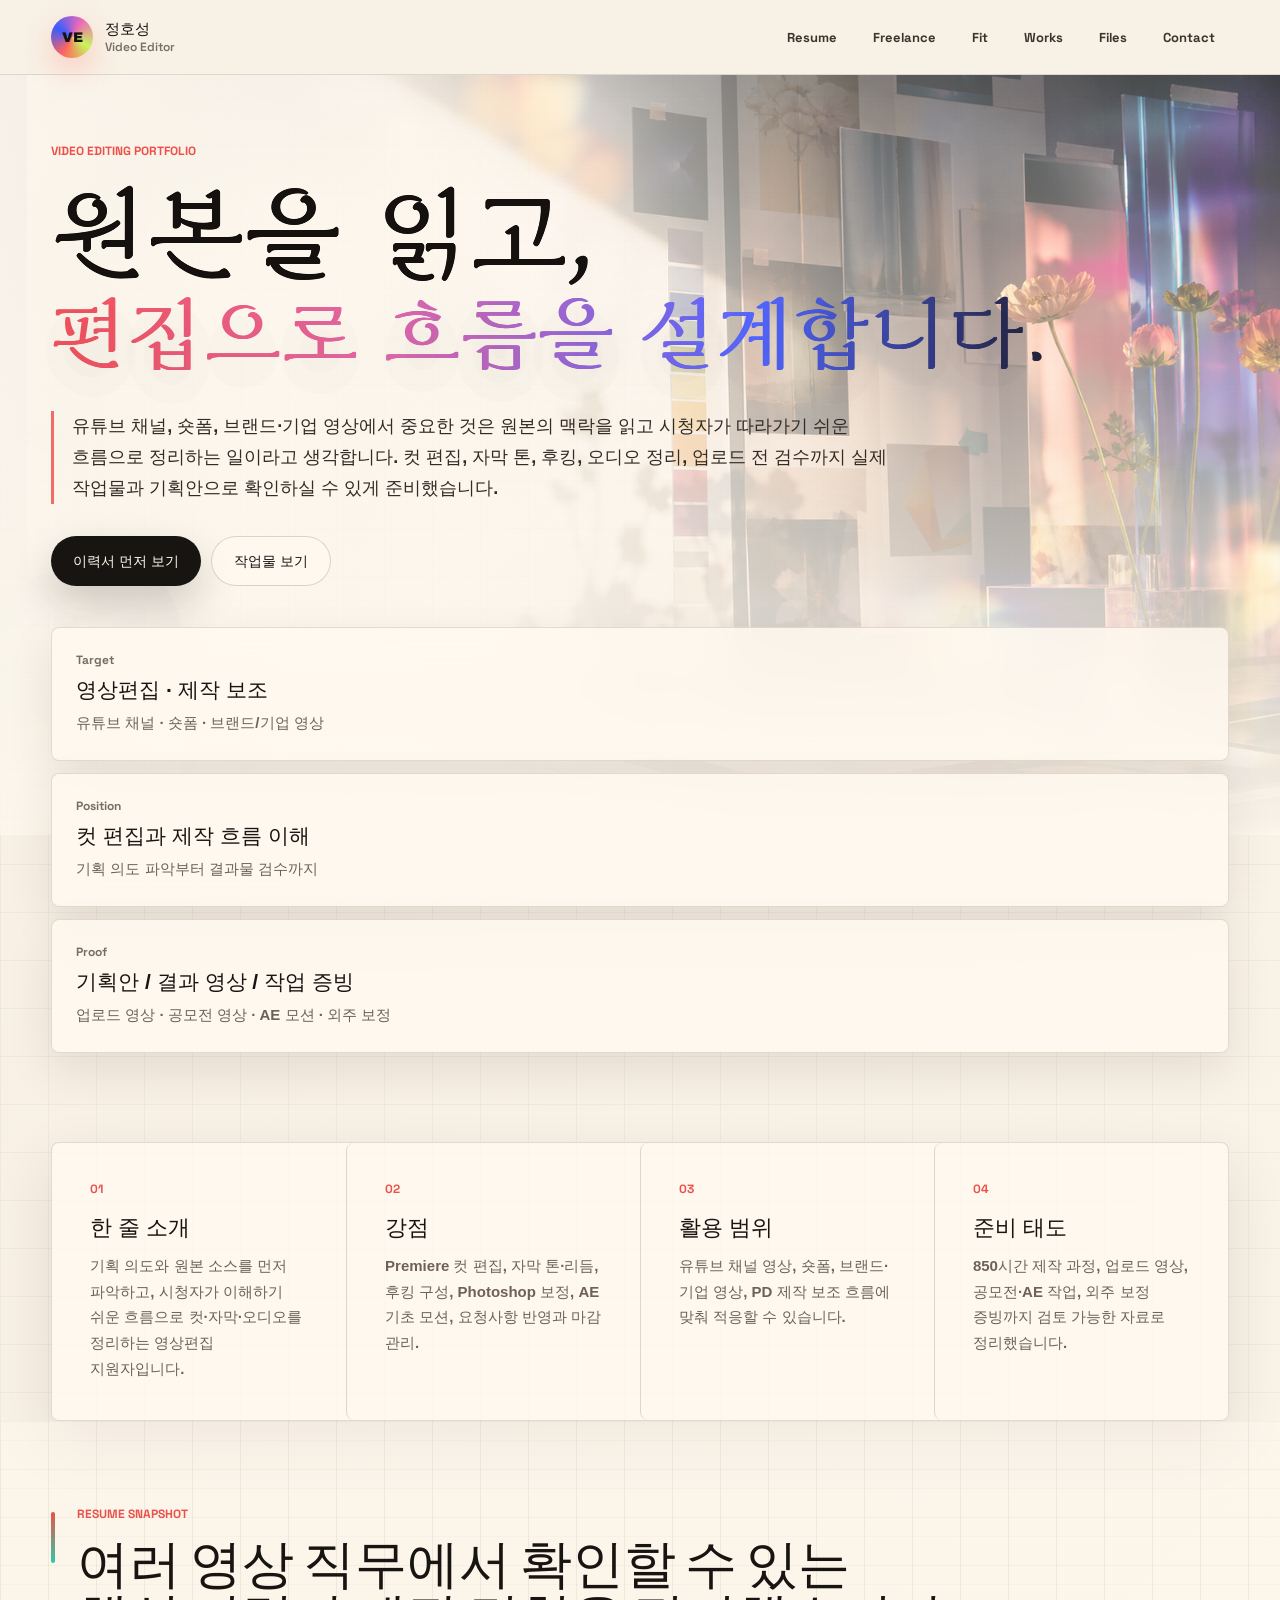
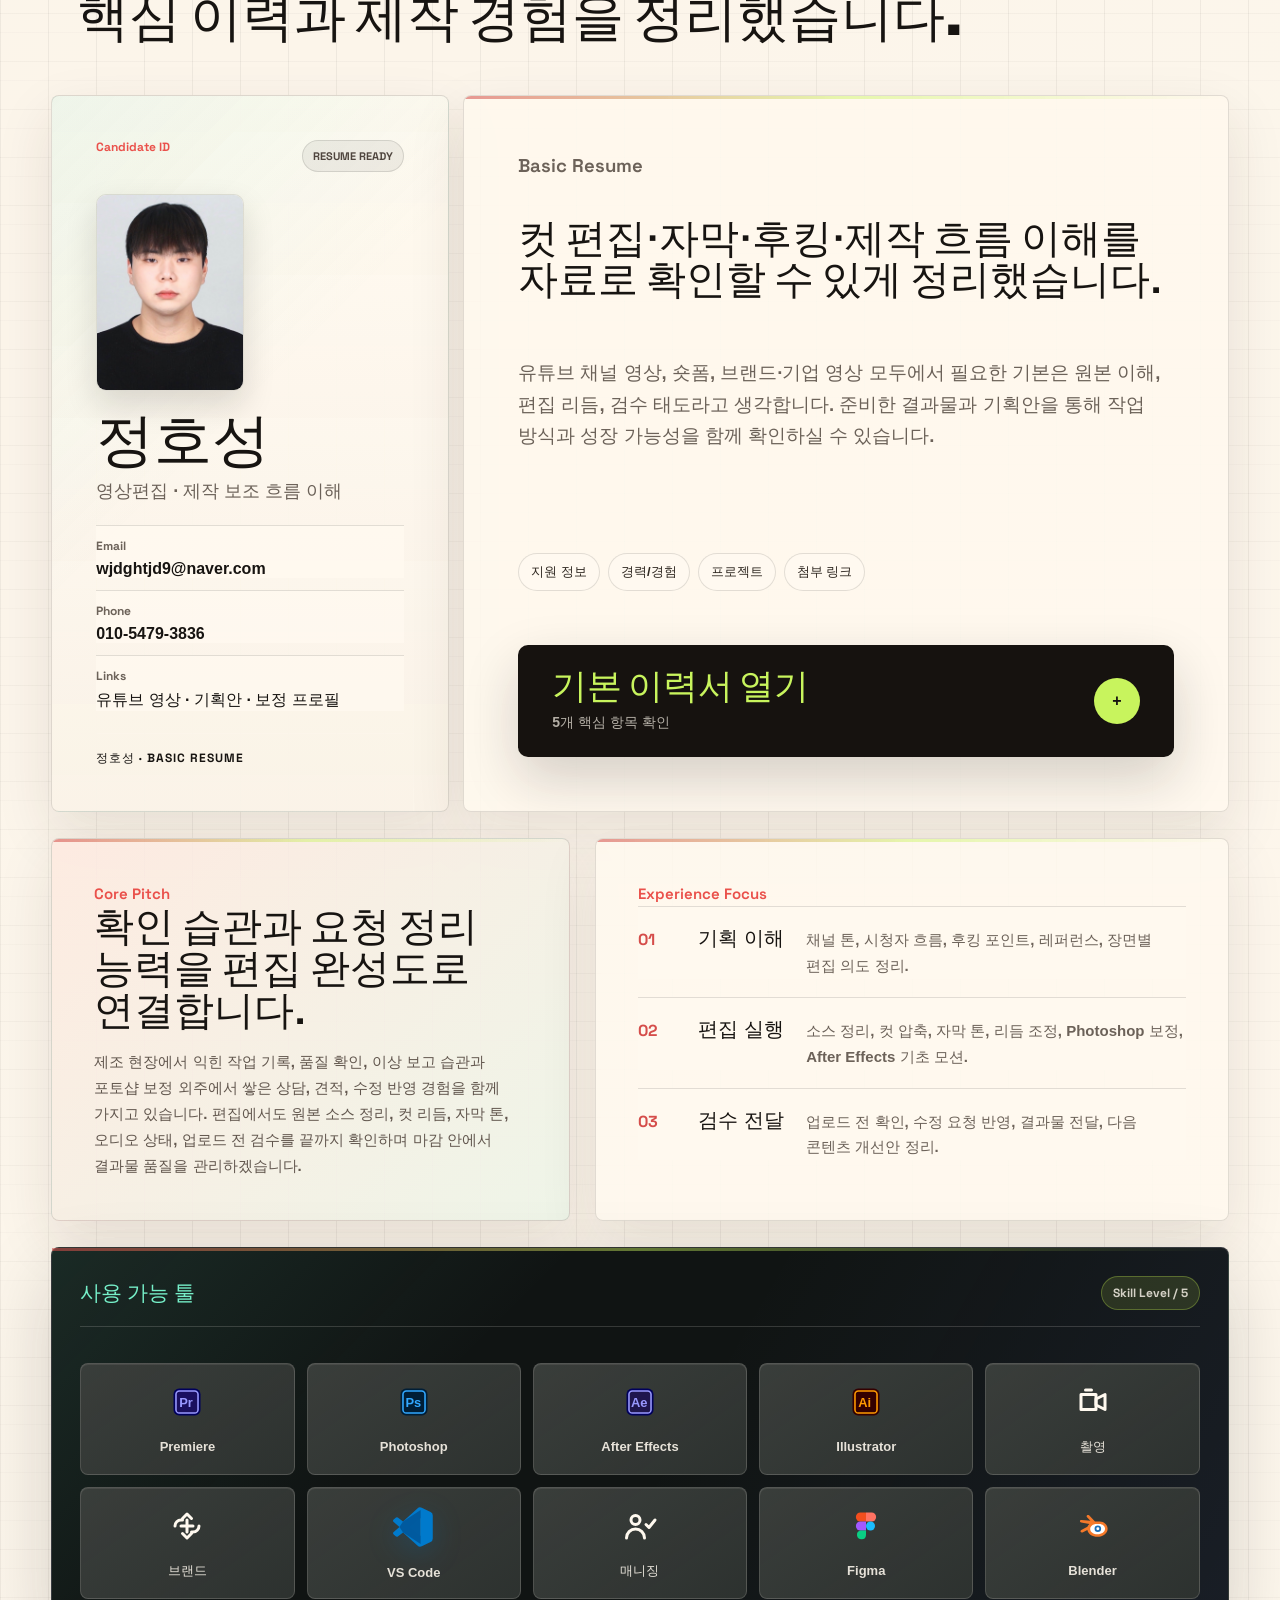
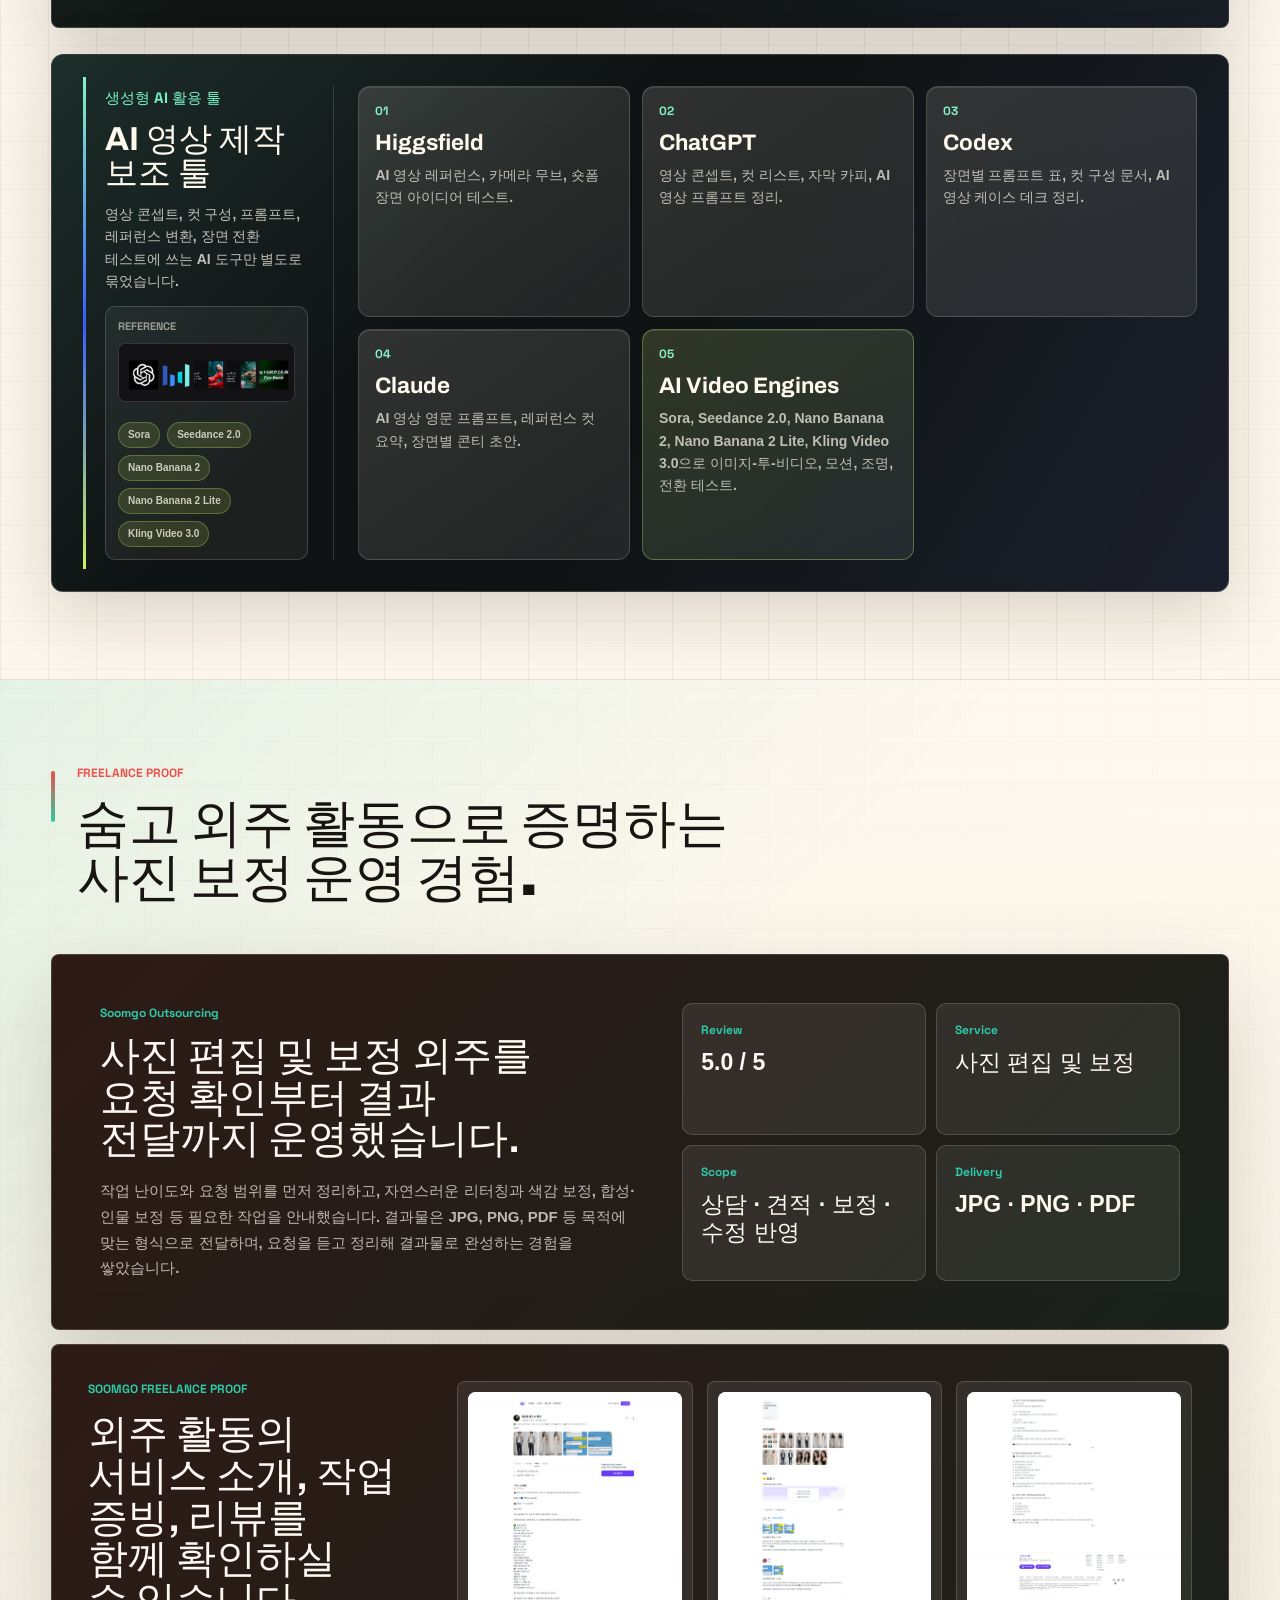
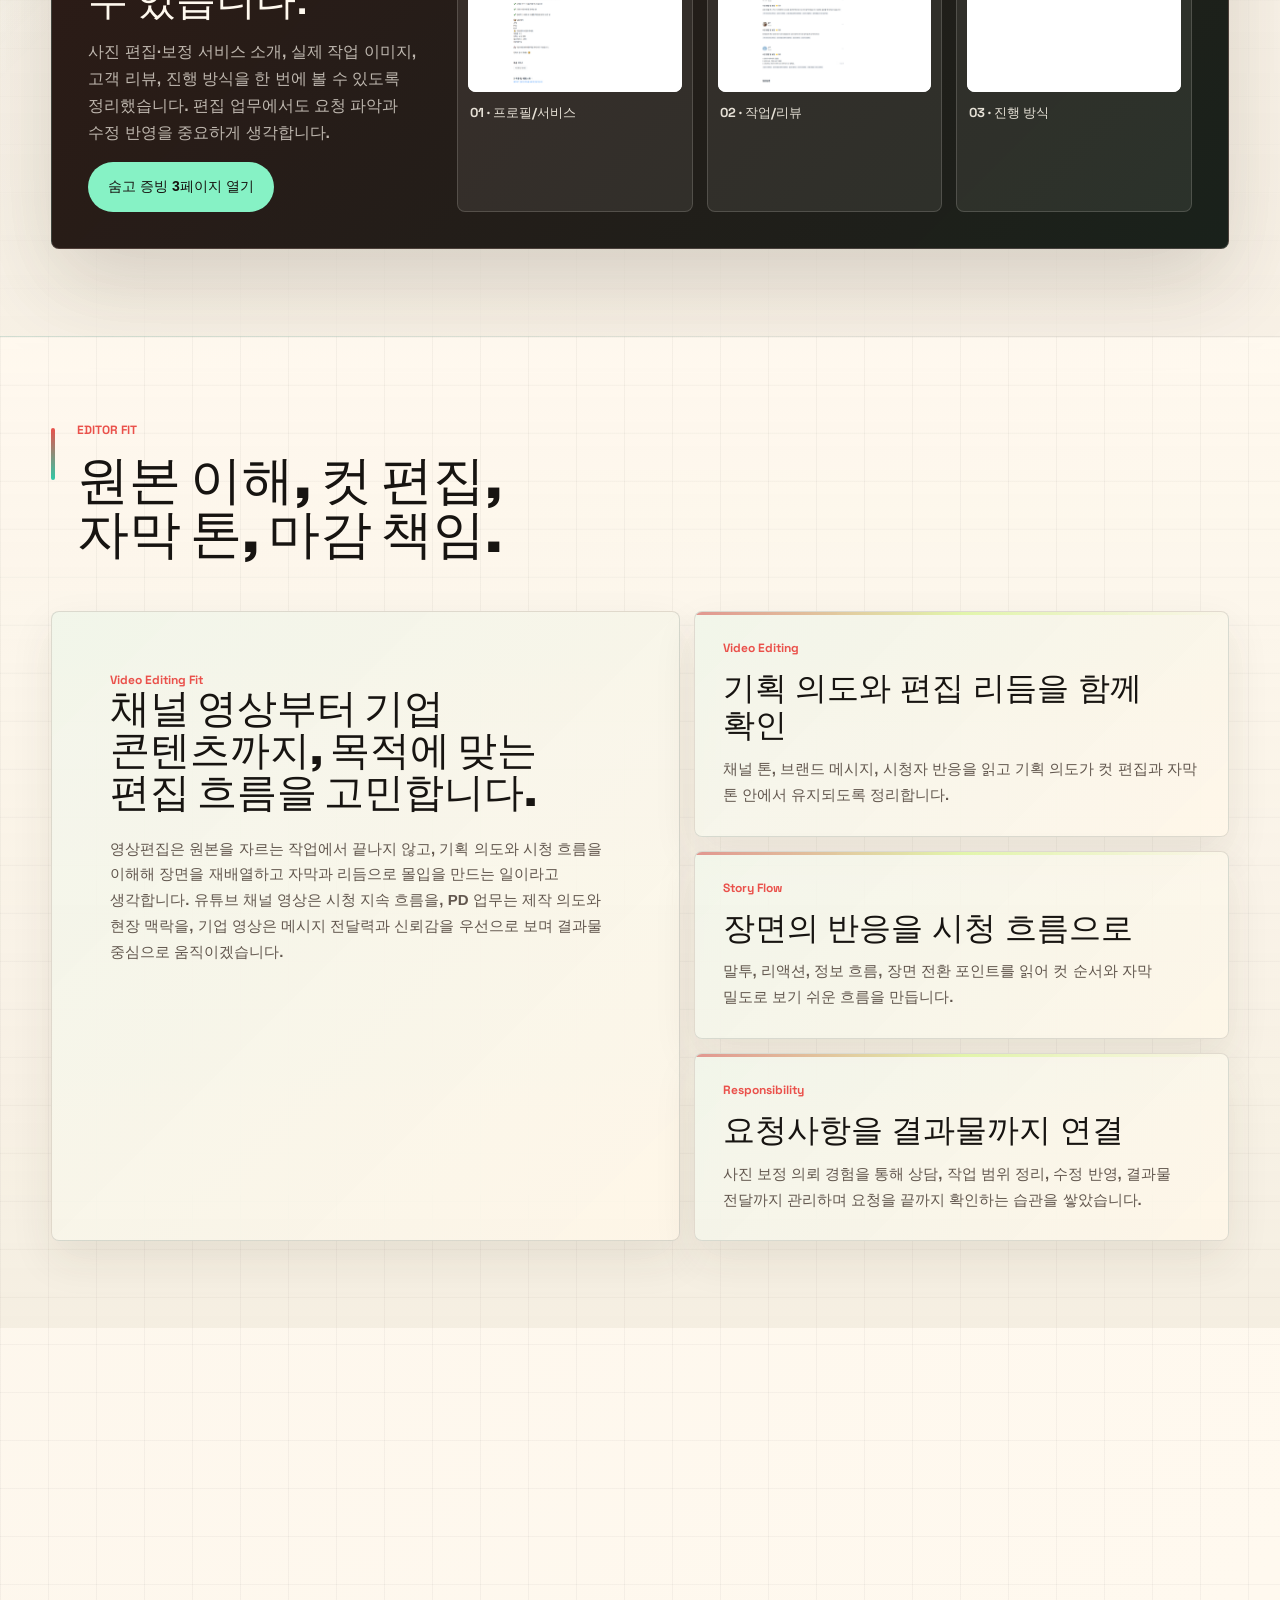
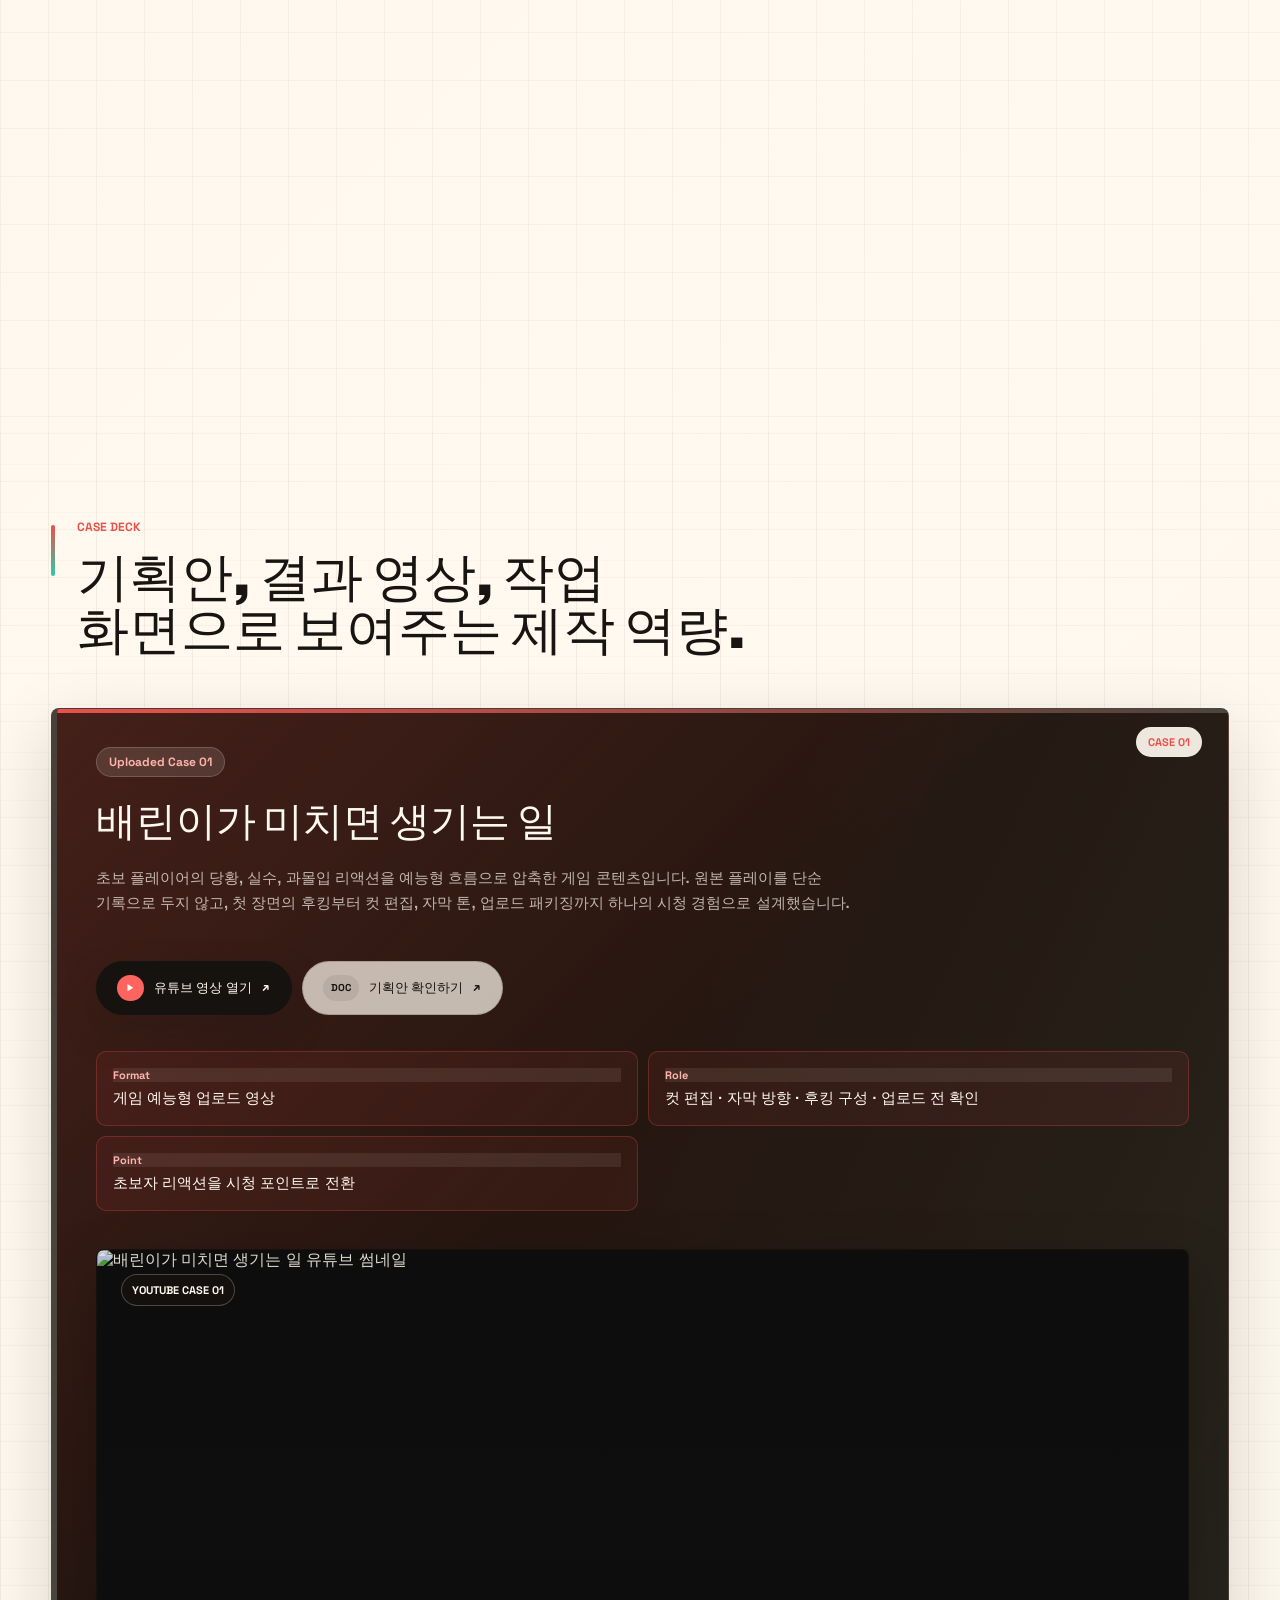
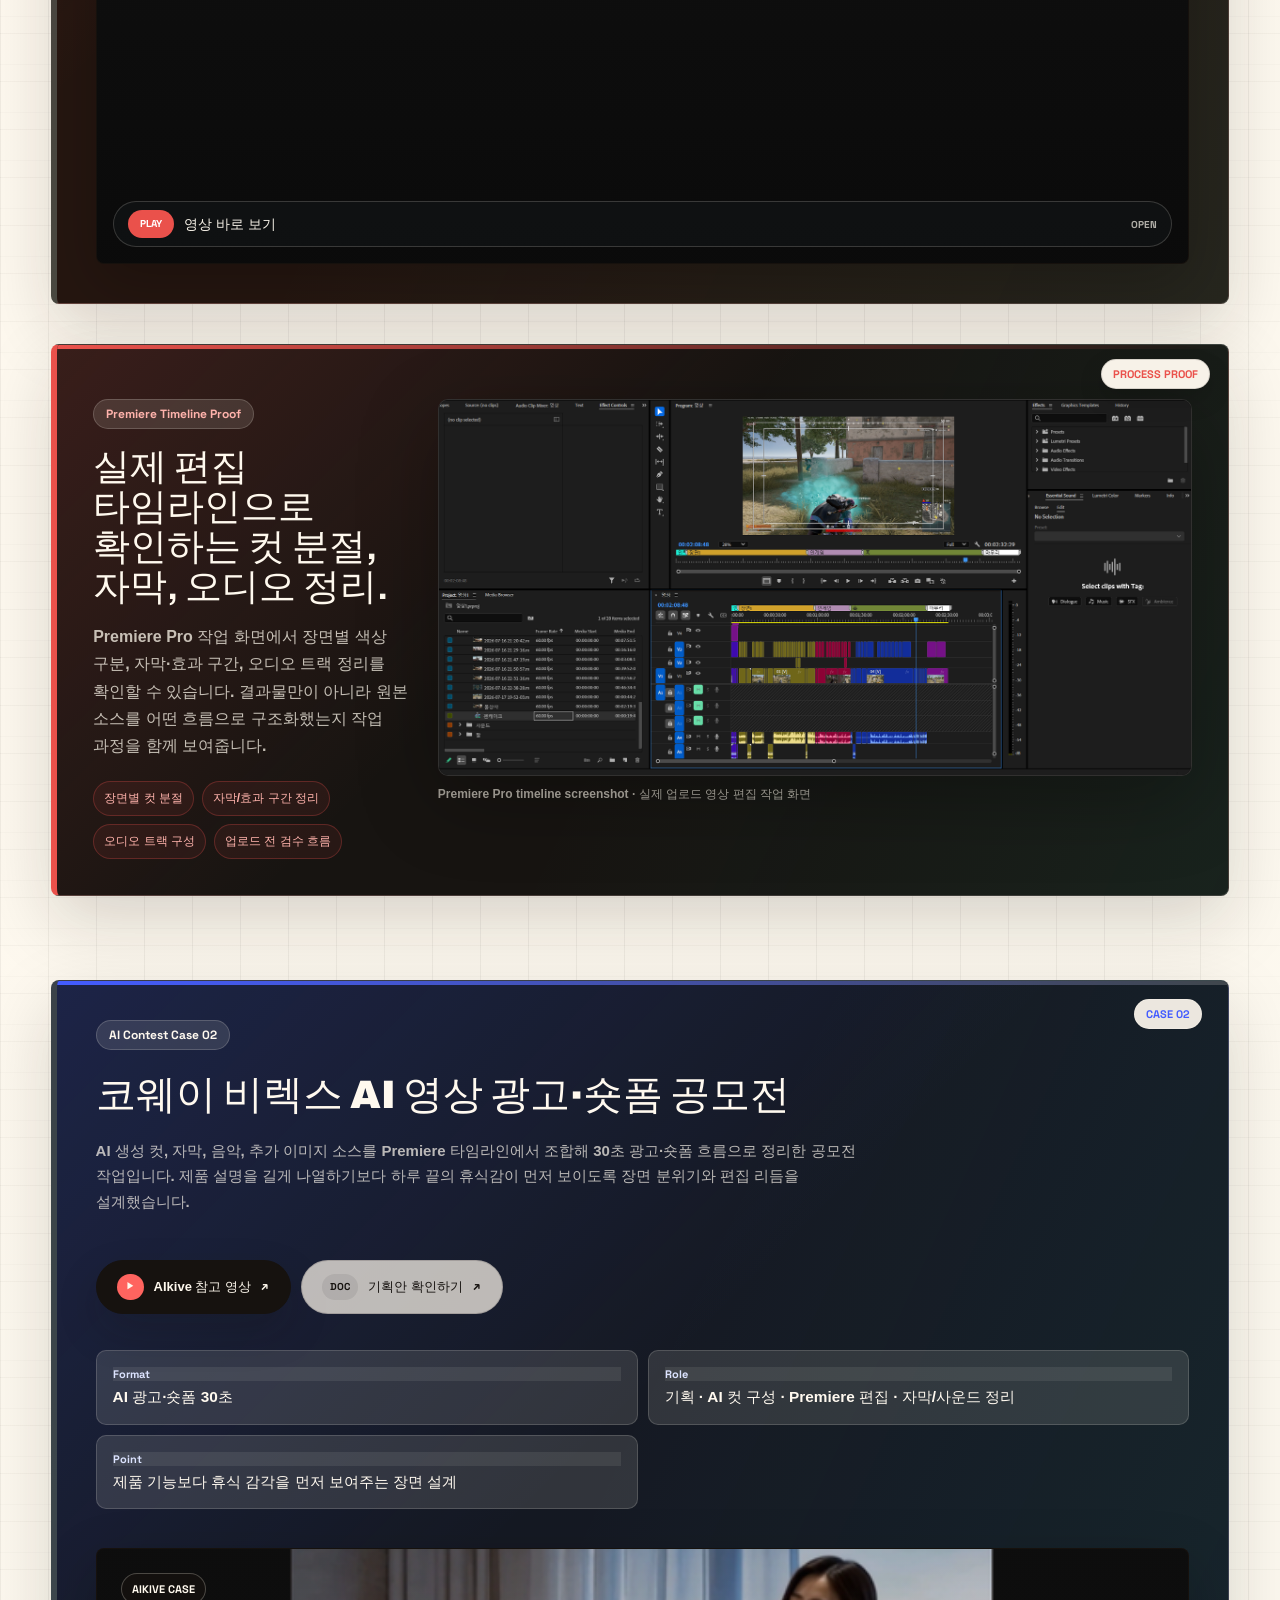
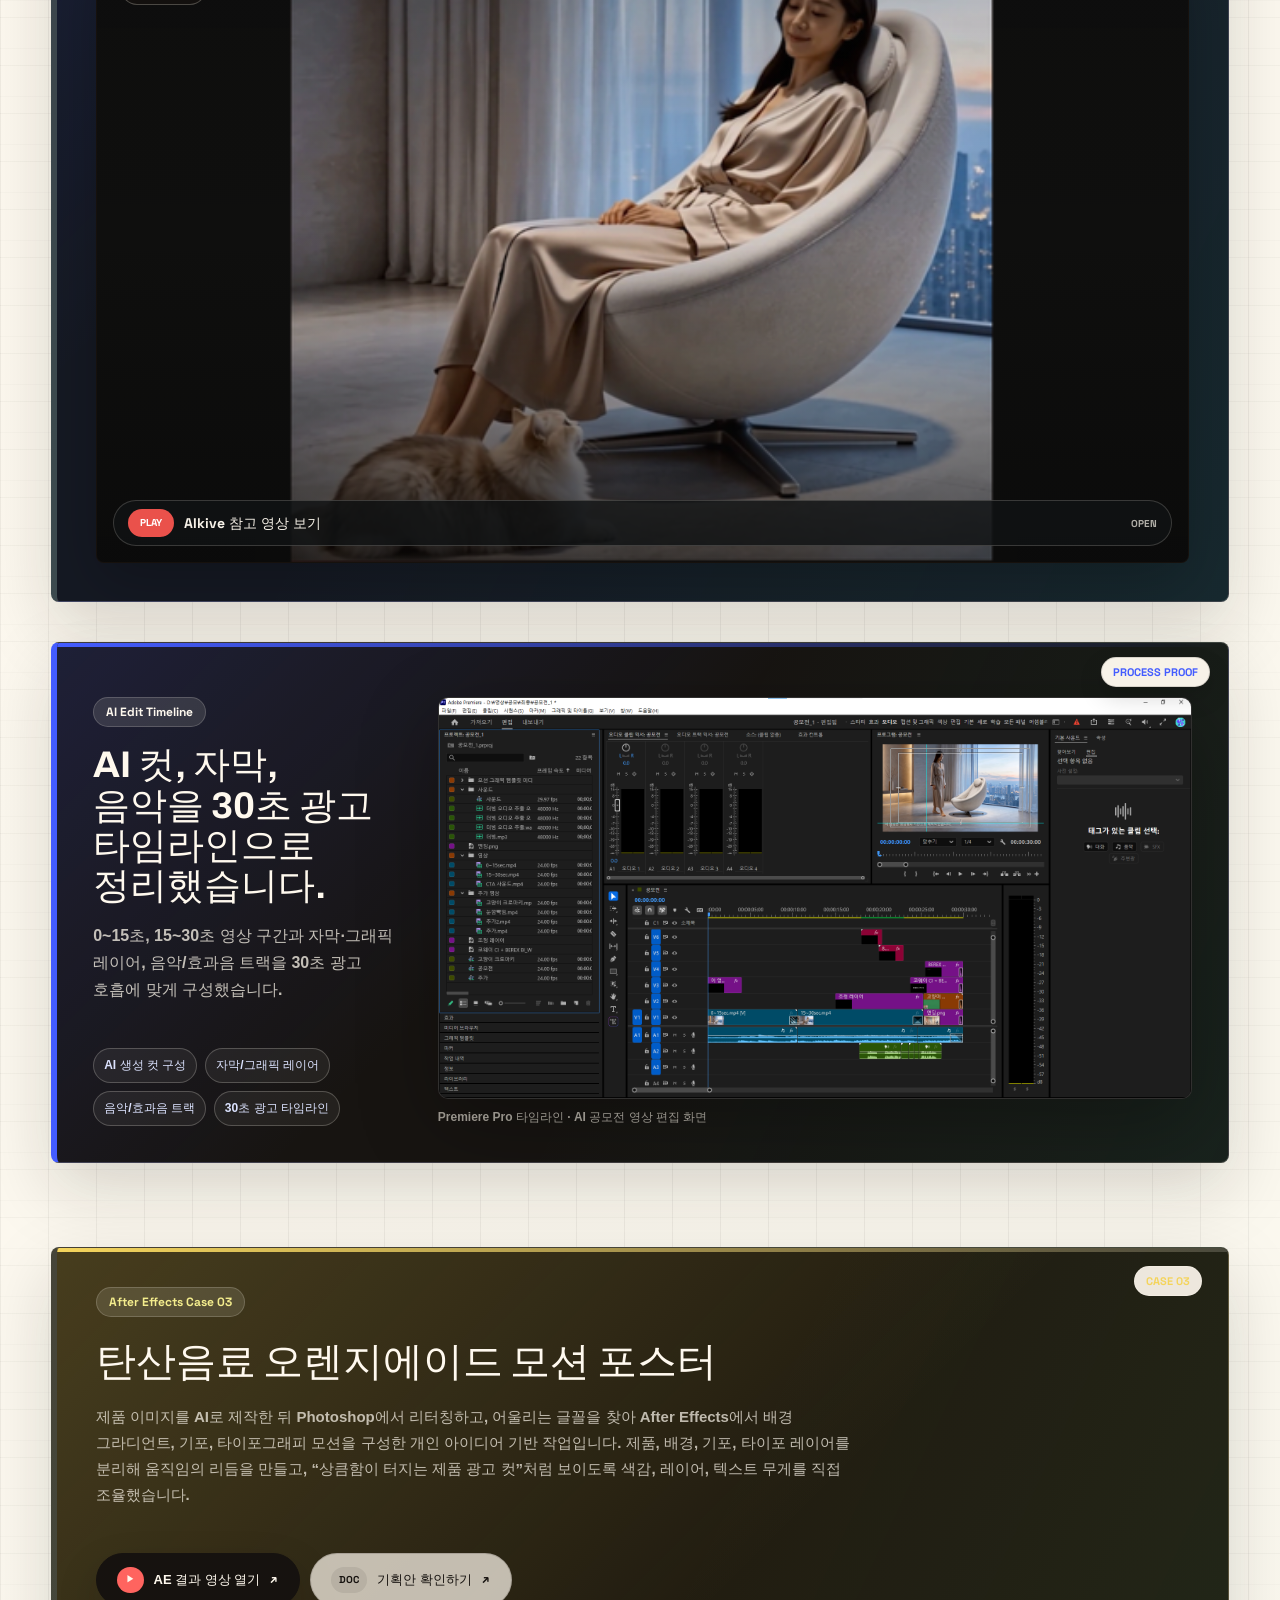
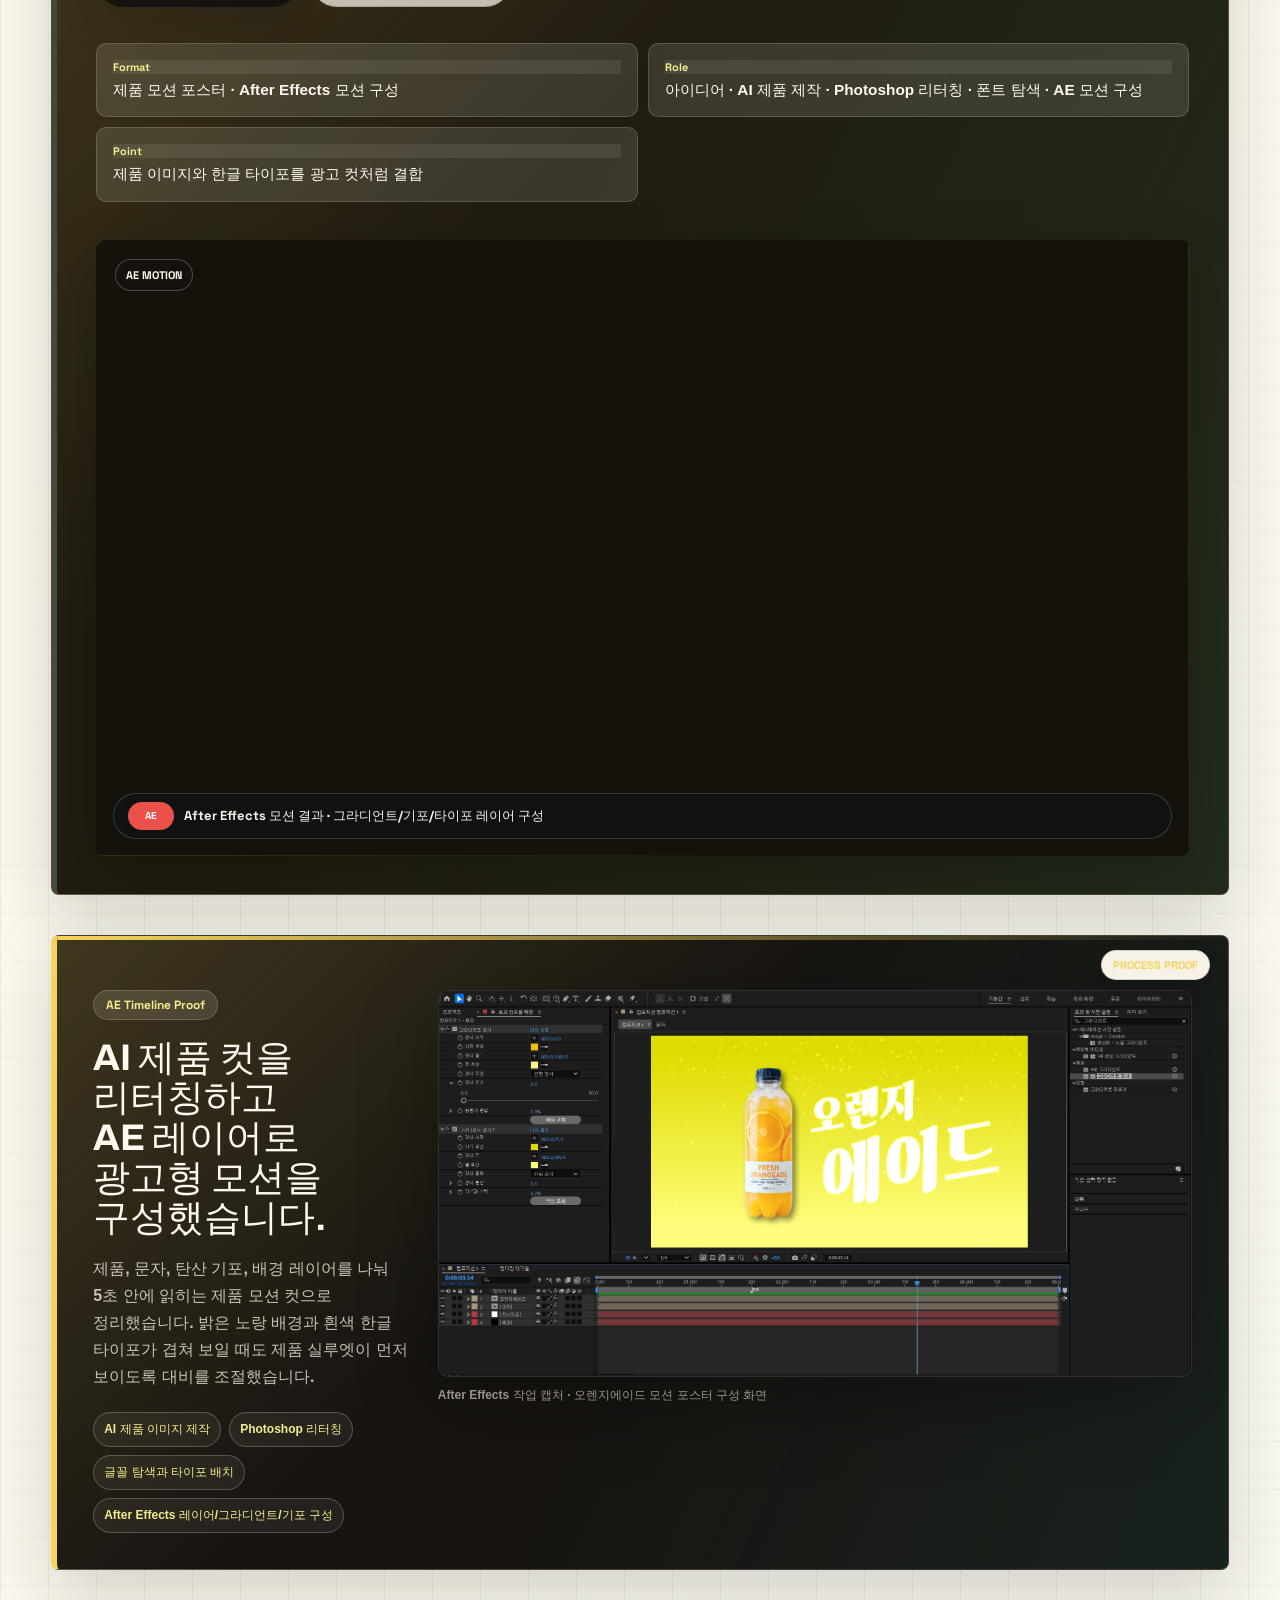
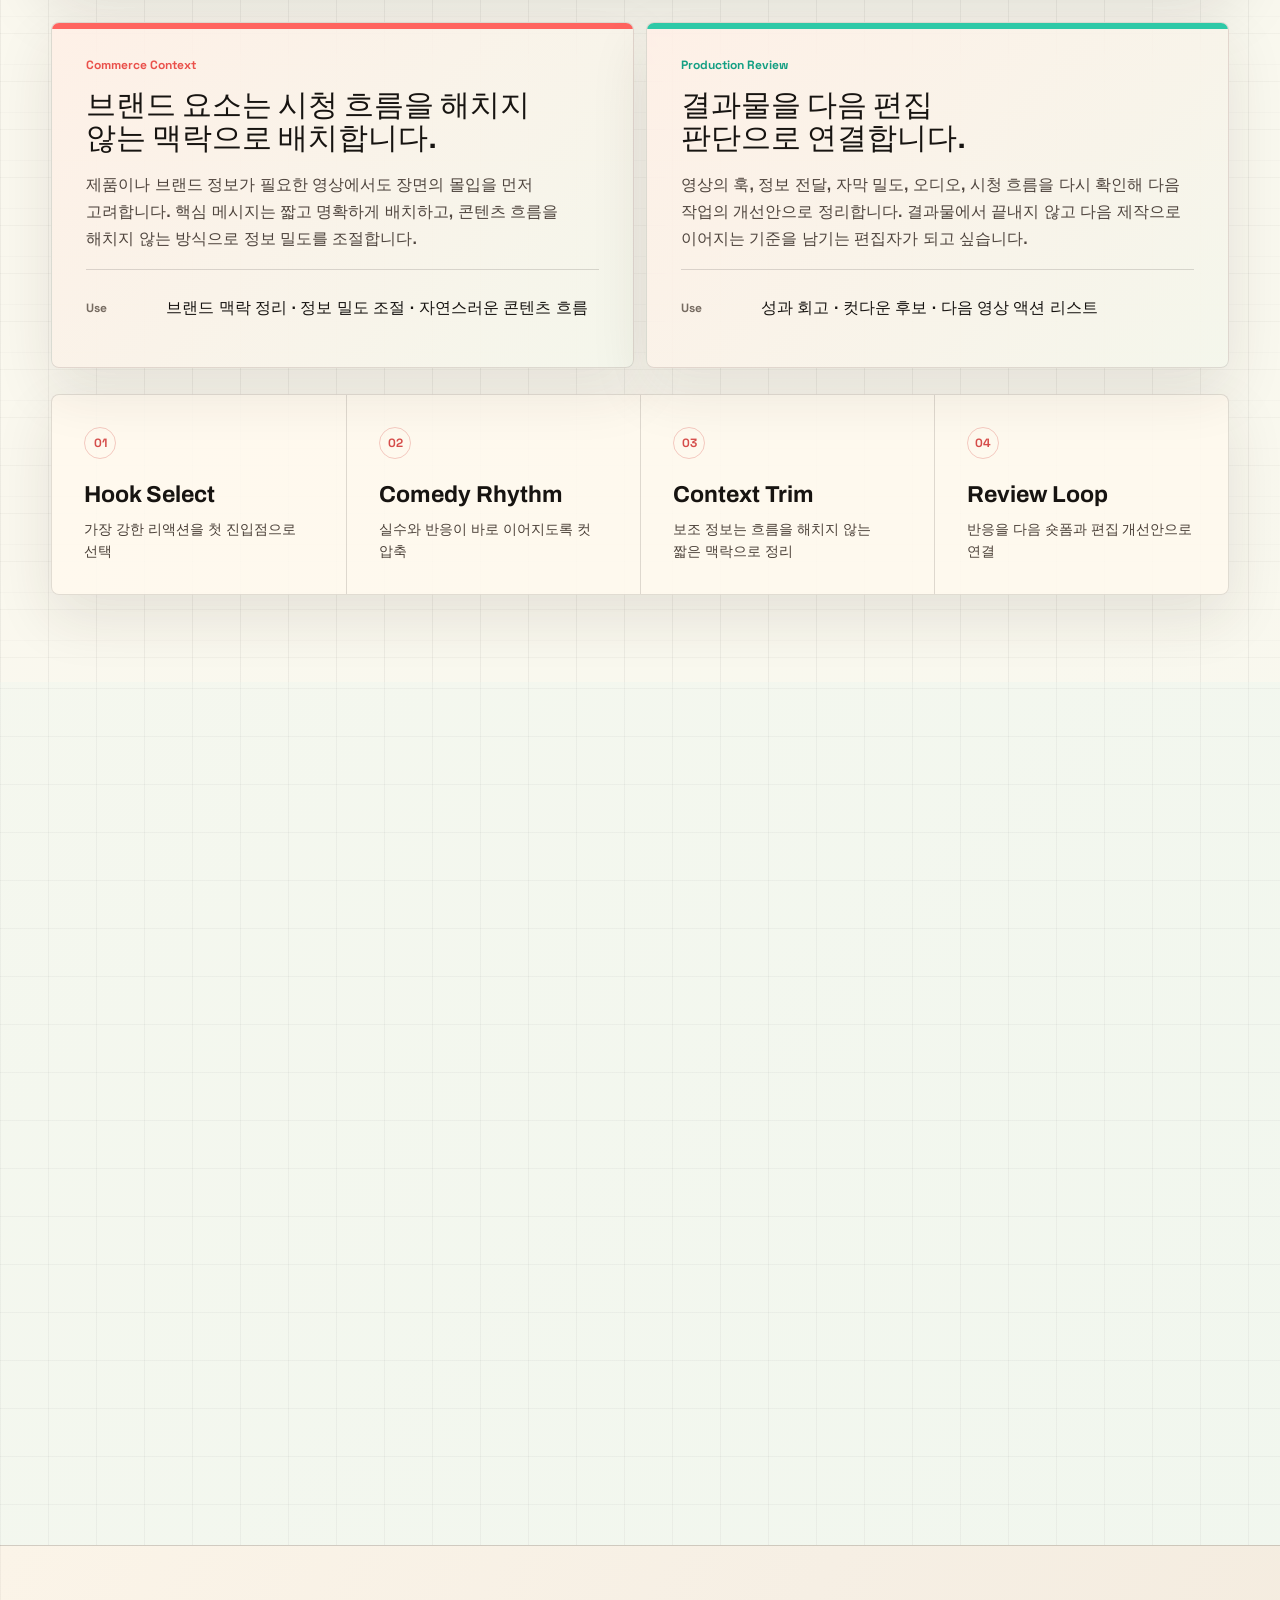
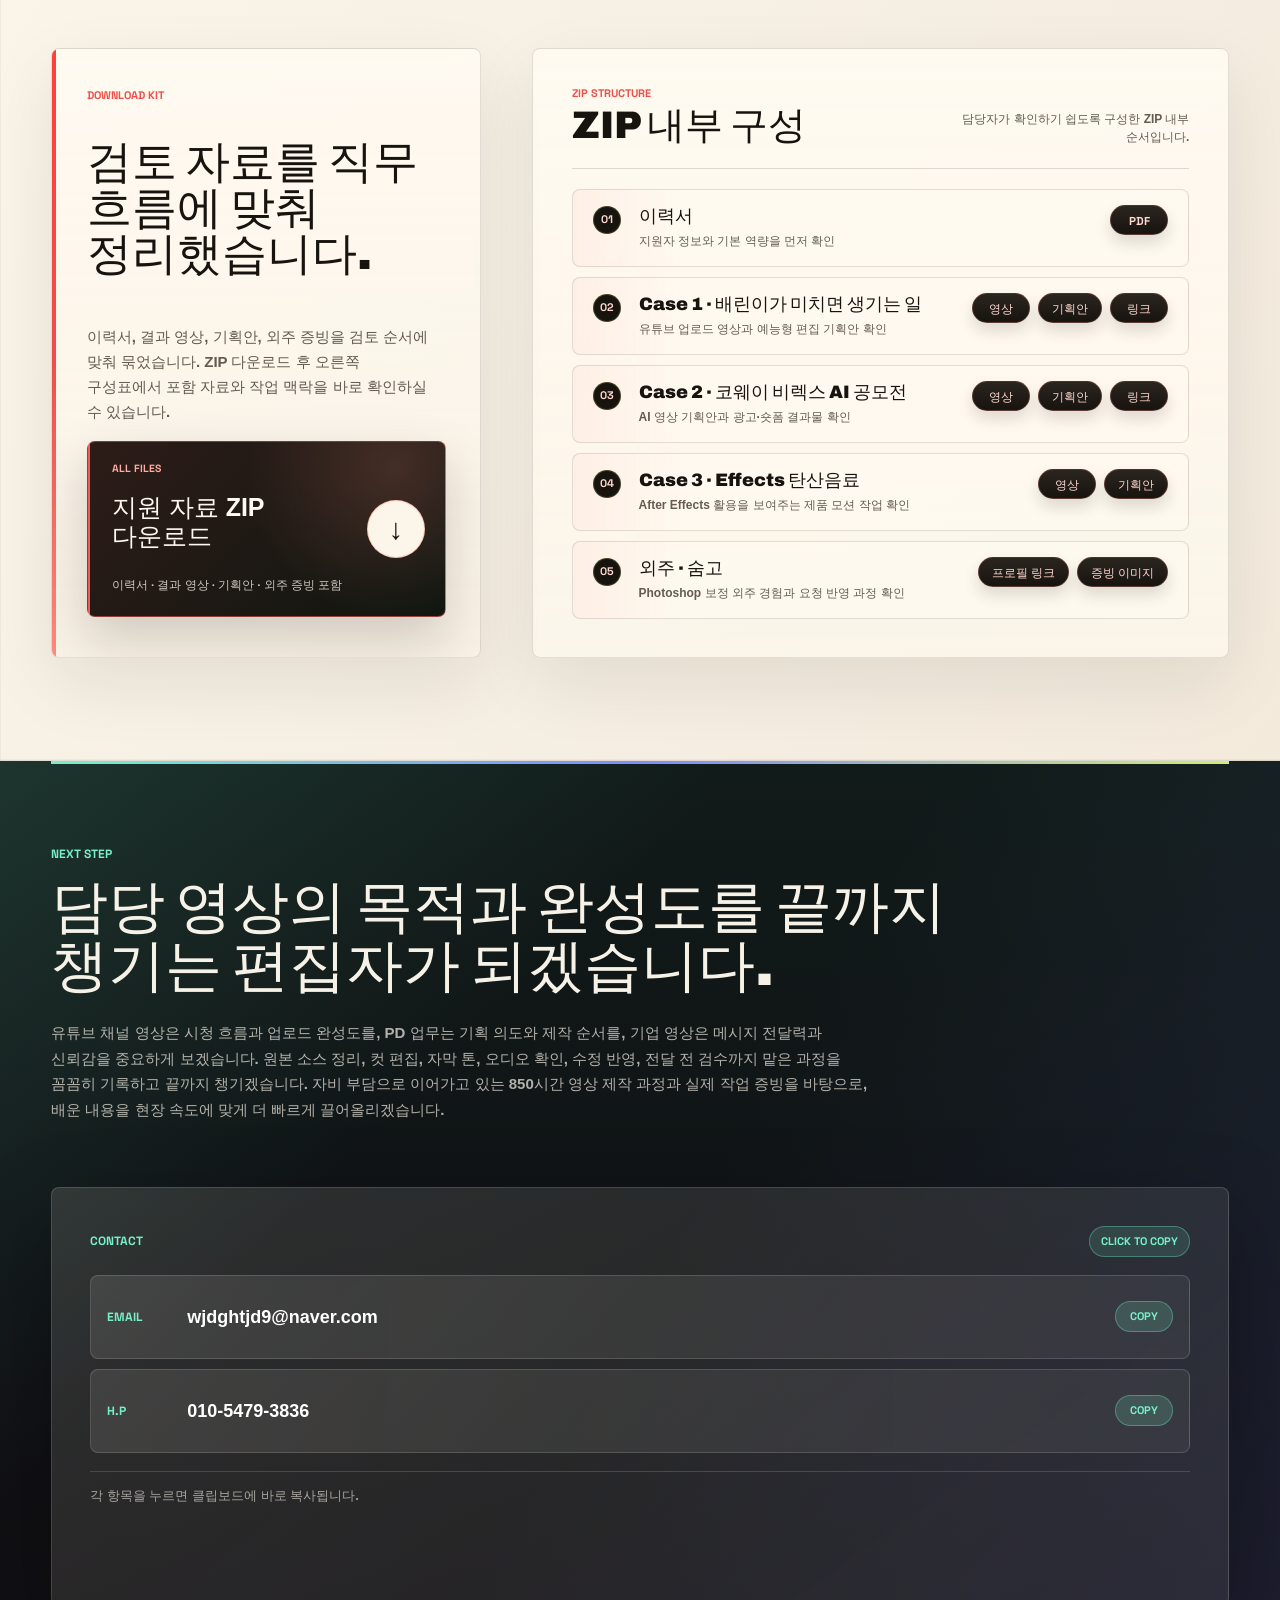
==== commit 6aa9a2e5: "Add files via upload" ====
--- a/index.html
+++ b/index.html
@@ -3,10 +3,10 @@
   <head>
     <meta charset="utf-8" />
     <meta name="viewport" content="width=device-width, initial-scale=1" />
-    <title>정호성 영상편집 포트폴리오 | 이력서</title>
+    <title>정호성 영상편집·제작 포트폴리오 | 이력서</title>
     <meta
       name="description"
-      content="영상편집 지원을 위한 포트폴리오 겸 이력서"
+      content="유튜브 채널 영상, 숏폼, 브랜드·기업 영상 편집 지원을 위한 포트폴리오 겸 이력서"
     />
     <link rel="stylesheet" href="./styles.css" />
   </head>
@@ -25,6 +25,7 @@
           <a href="#freelance">Freelance</a>
           <a href="#fit">Fit</a>
           <a href="#works">Works</a>
+          <a href="#resources">Files</a>
           <a href="#contact">Contact</a>
         </nav>
       </header>
@@ -36,32 +37,32 @@
         <div class="hero-copy">
           <p class="eyebrow">VIDEO EDITING PORTFOLIO</p>
           <h1 class="hero-title">
-            <span class="hero-title-main">원본의 흐름을 읽고,</span>
-            <span class="hero-title-accent">편집으로 완성합니다.</span>
+            <span class="hero-title-main">원본을 읽고,</span>
+            <span class="hero-title-accent" data-text="편집으로 흐름을 설계합니다.">편집으로 흐름을 설계합니다.</span>
           </h1>
           <p class="hero-lead">
-            영상편집 직무에 맞춰 원본 소스의 흐름을 읽고, 후킹 컷·자막 톤·리듬·업로드 전 확인까지 책임 있게 정리하겠습니다. PD가 보는 기획 의도와 촬영 흐름을 함께 이해하며 배운 편집 역량을 보여드리겠습니다.
+            유튜브 채널, 숏폼, 브랜드·기업 영상에서 중요한 것은 원본의 맥락을 읽고 시청자가 따라가기 쉬운 흐름으로 정리하는 일이라고 생각합니다. 컷 편집, 자막 톤, 후킹, 오디오 정리, 업로드 전 검수까지 실제 작업물과 기획안으로 확인하실 수 있게 준비했습니다.
           </p>
           <div class="hero-actions">
             <a class="button primary" href="#resume">이력서 먼저 보기</a>
-            <a class="button ghost" href="#works">포트폴리오 보기</a>
+            <a class="button ghost" href="#works">작업물 보기</a>
           </div>
         </div>
         <aside class="hero-panel" aria-label="지원 요약">
           <div>
             <span>Target</span>
-            <strong>영상편집</strong>
-            <p>유튜브 · 숏폼 · 브랜드 영상 지원</p>
+            <strong>영상편집 · 제작 보조</strong>
+            <p>유튜브 채널 · 숏폼 · 브랜드/기업 영상</p>
           </div>
           <div>
             <span>Position</span>
-            <strong>편집 및 제작 흐름 이해</strong>
-            <p>컷 편집부터 자막·후킹·업로드 전 확인까지</p>
+            <strong>컷 편집과 제작 흐름 이해</strong>
+            <p>기획 의도 파악부터 결과물 검수까지</p>
           </div>
           <div>
             <span>Proof</span>
-            <strong>기획안 / 편집 / 사진 보정 의뢰 경험</strong>
-            <p>업로드 영상 · 보정 프로필 · 수료 후 이수증</p>
+            <strong>기획안 / 결과 영상 / 작업 증빙</strong>
+            <p>업로드 영상 · 공모전 영상 · AE 모션 · 외주 보정</p>
           </div>
         </aside>
       </section>
@@ -70,29 +71,29 @@
         <article>
           <span>01</span>
           <strong>한 줄 소개</strong>
-          <p>원본 소스를 시청 가능한 흐름으로 재구성하고, 컷 편집·자막 톤·후킹 구성까지 책임지는 영상편집 지원자입니다.</p>
+          <p>기획 의도와 원본 소스를 먼저 파악하고, 시청자가 이해하기 쉬운 흐름으로 컷·자막·오디오를 정리하는 영상편집 지원자입니다.</p>
         </article>
         <article>
           <span>02</span>
           <strong>강점</strong>
-          <p>프리미어 컷 편집, 자막 톤 정리, 후킹 구성, 포토샵 보정, 요청사항 반영, 마감 책임.</p>
+          <p>Premiere 컷 편집, 자막 톤·리듬, 후킹 구성, Photoshop 보정, AE 기초 모션, 요청사항 반영과 마감 관리.</p>
         </article>
         <article>
           <span>03</span>
-          <strong>직무 핏</strong>
-          <p>PD의 기획·촬영·업로드 흐름을 이해하며 편집 결과물의 완성도를 높이는 지원자.</p>
+          <strong>활용 범위</strong>
+          <p>유튜브 채널 영상, 숏폼, 브랜드·기업 영상, PD 제작 보조 흐름에 맞춰 적응할 수 있습니다.</p>
         </article>
         <article>
           <span>04</span>
-          <strong>확인 포인트</strong>
-          <p>업로드 영상, 사진 보정 의뢰 경험, 850시간 영상 제작 과정으로 실행력과 책임감을 함께 보여줍니다.</p>
+          <strong>준비 태도</strong>
+          <p>850시간 제작 과정, 업로드 영상, 공모전·AE 작업, 외주 보정 증빙까지 검토 가능한 자료로 정리했습니다.</p>
         </article>
       </section>
 
       <section class="resume" id="resume">
         <div class="section-head">
           <p class="eyebrow">RESUME SNAPSHOT</p>
-          <h2>지원 공고에 맞춘 핵심 이력과 제작 경험을 정리했습니다.</h2>
+          <h2>여러 영상 직무에서 확인할 수 있는 핵심 이력과 제작 경험을 정리했습니다.</h2>
         </div>
 
         <div class="resume-grid">
@@ -105,7 +106,7 @@
               <span class="profile-photo-frame"><img src="./assets/profile-photo.jpg" alt="정호성 증명사진" /></span>
               <span class="profile-name-wrap">
                 <span class="candidate-name">정호성</span>
-                <span class="role">영상편집 · 제작 흐름 이해</span>
+                <span class="role">영상편집 · 제작 보조 흐름 이해</span>
               </span>
               <span class="profile-contact-list">
                 <span><small>Email</small><strong>wjdghtjd9@naver.com</strong></span>
@@ -117,9 +118,9 @@
 
             <article class="resume-open-panel">
               <p class="label">Basic Resume</p>
-              <h3>영상편집 직무에 필요한 컷 편집·자막·제작 흐름 이해를 담았습니다.</h3>
+              <h3>컷 편집·자막·후킹·제작 흐름 이해를 자료로 확인할 수 있게 정리했습니다.</h3>
               <p>
-                PD의 제작 흐름을 배우며 익힌 기획 의도 이해, 컷 편집, 자막 톤, 업로드 전 확인 경험을 바탕으로 맡은 편집 결과물을 끝까지 완성하겠습니다.
+                유튜브 채널 영상, 숏폼, 브랜드·기업 영상 모두에서 필요한 기본은 원본 이해, 편집 리듬, 검수 태도라고 생각합니다. 준비한 결과물과 기획안을 통해 작업 방식과 성장 가능성을 함께 확인하실 수 있습니다.
               </p>
               <div class="resume-open-tags" aria-label="세부 이력서 포함 항목">
                 <span>지원 정보</span>
@@ -147,21 +148,21 @@
 
               <div class="expanded-resume-layout readable-resume-layout">
                 <div class="resume-quick-strip" aria-label="핵심 지원 정보">
-                  <div><span>지원 분야</span><strong>영상편집</strong></div>
-                  <div><span>주요 역할</span><strong>컷 편집 · 자막 · 후킹</strong></div>
-                  <div><span>교육 과정</span><strong>영상편집 · 모션그래픽 · 생성형AI</strong></div>
-                  <div><span>증빙 자료</span><strong>이력서 · 기획안 · 영상 링크</strong></div>
+                  <div><span>지원 분야</span><strong>영상편집 · 제작 보조</strong></div>
+                  <div><span>주요 역할</span><strong>컷 편집 · 자막 · 후킹 · 검수</strong></div>
+                  <div><span>교육 과정</span><strong>영상편집 · 모션그래픽 · 생성형 AI</strong></div>
+                  <div><span>증빙 자료</span><strong>이력서 · 기획안 · 결과 영상 · 링크</strong></div>
                 </div>
 
                 <div class="expanded-resume-sections resume-readable-sections">
                   <article class="expanded-resume-section highlight-section simple-resume-section summary-section">
                     <span class="resume-section-number">01</span>
                     <h4>지원 요약</h4>
-                    <p class="resume-lead">영상편집 포지션에 맞춰, PD가 보는 기획 의도와 촬영 흐름을 이해하고 컷 편집, 자막 톤, 후킹 구성, 업로드 전 확인까지 책임 있게 수행하겠습니다.</p>
+                    <p class="resume-lead">지원 분야가 달라도 영상 업무에서 공통적으로 중요한 것은 원본 파악, 의도 이해, 일정 안의 완성도라고 생각합니다. 제조 현장에서 익힌 확인 습관과 책임감을 바탕으로 소스 정리, 컷 편집, 자막 톤, 후킹, 업로드 전 검수, 수정 반영까지 차근차근 수행하겠습니다.</p>
                     <ul class="resume-chip-list" aria-label="핵심 역량">
-                      <li>컷 편집</li>
-                      <li>자막 톤</li>
+                      <li>컷·자막 리듬</li>
                       <li>후킹 구성</li>
+                      <li>검수·기록 습관</li>
                       <li>요청사항 반영</li>
                     </ul>
                   </article>
@@ -186,12 +187,12 @@
                       <div class="resume-record">
                         <span>교육 과정</span>
                         <strong>KD아카데미컴퓨터학원 구리남양주점</strong>
-                        <p>멀티미디어 광고영상콘텐츠 제작 전문가 과정 수강 중입니다. 영상편집, 모션그래픽, 생성형AI를 약 6개월 과정으로 학습하며 실무형 제작 역량을 쌓고 있습니다.</p>
+                        <p>멀티미디어 광고영상콘텐츠 제작 전문가 과정 수강 중입니다. Premiere Pro 컷 편집, Photoshop 보정, 모션그래픽, 생성형 AI 활용을 단순 학습으로 끝내지 않고 실제 포트폴리오 결과물과 증빙 자료로 연결했습니다.</p>
                       </div>
                       <div class="resume-record compact-record">
                         <span>수강 기간</span>
                         <strong>2026.03.19 ~ 2026.09.01 · 107일 · 총 850시간</strong>
-                        <p>국비지원 대상은 아니었지만 필요한 역량이라고 판단해 자비 부담으로 수강하고 있습니다.</p>
+                        <p>국비지원 대상은 아니었지만 영상 직무로 전환하기 위해 필요한 투자라고 판단해 자비 부담으로 수강하고 있습니다.</p>
                       </div>
                       <div class="resume-record compact-record">
                         <span>자격</span>
@@ -207,32 +208,20 @@
                       <div class="resume-record primary-record">
                         <span>제조팀 주임 · 2021.11 ~ 2026.02 · 4년 3개월</span>
                         <strong>새한마이크로텍</strong>
-                        <p>공정 운영, 품질 확인, 작업 기록과 보고, 일정 준수 경험을 통해 맡은 업무를 끝까지 책임지는 태도를 체득했습니다.</p>
+                        <p>PROBE PIN 생산 공정을 운영하며 작업 기록, 품질 확인, 공정 이상 보고, 일정 준수 경험을 쌓았습니다. 작은 오차를 놓치지 않는 확인 습관은 편집 검수, 파일 관리, 수정 요청 반영에도 그대로 연결되는 강점입니다.</p>
                       </div>
                       <div class="resume-record compact-record">
                         <span>이전 경력</span>
                         <strong>우신에이스 현장시공팀 6개월 · 정우푸드 생산라인 1년 8개월</strong>
-                        <p>현장 업무에서 필요한 협업, 반복 작업 관리, 문제 확인 습관을 쌓았습니다.</p>
+                        <p>현장 동선과 작업 순서를 이해하고 반복 업무를 관리하며, 협업과 시간 약속을 지키는 기본기를 쌓았습니다.</p>
                       </div>
                       <div class="resume-record compact-record">
                         <span>제작 경험</span>
                         <strong>유튜브 업로드 영상 제작 · 포토샵 보정 외주</strong>
-                        <p>영상 기획, 컷 편집, 자막 톤 정리, 썸네일·보정 작업, 수정 요청 반영까지 결과물 중심으로 진행했습니다.</p>
+                        <p>유튜브 업로드 영상, AI 광고·숏폼 기획안, After Effects 모션 작업, Photoshop 보정 외주를 통해 기획 의도와 요청사항을 결과물까지 연결하는 과정을 직접 경험했습니다.</p>
                       </div>
                     </div>
                   </article>
-
-                  <article class="expanded-resume-section simple-resume-section link-section">
-                    <span class="resume-section-number">05</span>
-                    <h4>첨부 · 링크</h4>
-                    <div class="resume-link-grid">
-                      <a class="resume-doc-link" href="./정호성_영상편집_이력서.docx" target="_blank" rel="noreferrer"><span>DOCX</span><strong>이력서</strong><small>상세 이력 및 자기소개</small></a>
-                      <a class="resume-doc-link" href="./정호성_배린이가_미치면_생기는_일_기획안.docx" target="_blank" rel="noreferrer"><span>DOCX</span><strong>영상 기획안</strong><small>콘텐츠 구성안</small></a>
-                      <a class="resume-doc-link" href="https://youtu.be/QN0WuIsAuWc" target="_blank" rel="noreferrer"><span>YOUTUBE</span><strong>제작 영상</strong><small>업로드 영상 확인</small></a>
-                      <button class="resume-doc-link" type="button" data-open-plan data-plan-src="./planning-baerini-video.html" data-plan-title="배린이가 미치면 생기는 일 기획안"><span>WEB</span><strong>웹 기획안</strong><small>포트폴리오 내 기획안</small></button>
-                      <a class="resume-doc-link" href="https://soomgo.com/profile/users/17757332" target="_blank" rel="noreferrer"><span>PROFILE</span><strong>보정 프로필</strong><small>포토샵 외주 경험</small></a>
-                    </div>
-                  </article>
                 </div>
               </div>
             </div>
@@ -240,10 +229,10 @@
 
           <article class="resume-card accent-card">
             <p class="label">Core Pitch</p>
-            <h3>마감 일정과 요청사항을 책임 있게 관리한 제작 경험이 있습니다.</h3>
+            <h3>확인 습관과 요청 정리 능력을 편집 완성도로 연결합니다.</h3>
             <p>
-              외주 플랫폼에서 포토샵 사진 편집 및 보정 의뢰를 진행하며 상담, 견적 안내, 보정 작업, 수정 반영, 결과물 전달까지 맡았습니다.
-              이 경험을 바탕으로 요청사항을 정확히 정리하고, 마감 일정 안에서 결과물 품질을 관리하는 태도를 갖추었습니다.
+              제조 현장에서 익힌 작업 기록, 품질 확인, 이상 보고 습관과 포토샵 보정 외주에서 쌓은 상담, 견적, 수정 반영 경험을 함께 가지고 있습니다.
+              편집에서도 원본 소스 정리, 컷 리듬, 자막 톤, 오디오 상태, 업로드 전 검수를 끝까지 확인하며 마감 안에서 결과물 품질을 관리하겠습니다.
             </p>
           </article>
 
@@ -252,18 +241,18 @@
             <div class="timeline">
               <div>
                 <span>01</span>
-                <strong>기획</strong>
-                <p>유튜브 트렌드, 크리에이터 톤, 시청자 반응, 로그라인, 회차 구성, 레퍼런스 보드.</p>
+                <strong>기획 이해</strong>
+                <p>채널 톤, 시청자 흐름, 후킹 포인트, 레퍼런스, 장면별 편집 의도 정리.</p>
               </div>
               <div>
                 <span>02</span>
-                <strong>제작</strong>
-                <p>질문지, 콘티, 콜시트, 촬영 동선, 소스 정리, 현장 변수 대응.</p>
+                <strong>편집 실행</strong>
+                <p>소스 정리, 컷 압축, 자막 톤, 리듬 조정, Photoshop 보정, After Effects 기초 모션.</p>
               </div>
               <div>
                 <span>03</span>
-                <strong>후반</strong>
-                <p>컷 편집, 자막 톤, 썸네일 문구, 업로드 패키징, 다음 콘텐츠 개선안.</p>
+                <strong>검수 전달</strong>
+                <p>업로드 전 확인, 수정 요청 반영, 결과물 전달, 다음 콘텐츠 개선안 정리.</p>
               </div>
             </div>
           </article>
@@ -351,10 +340,12 @@
                 </span>
               </span>
               <span class="tool-icon" tabindex="0" aria-label="Visual Studio Code 웹 포트폴리오 수정 능력 3점 만점 5점">
-                <svg class="brand-icon vscode-icon" viewBox="0 0 24 24" aria-hidden="true">
-                  <path fill="#007acc" d="M23.15 2.587 18.21.21a1.494 1.494 0 0 0-1.705.29l-9.46 8.63-4.12-3.128a.999.999 0 0 0-1.276.057L.327 7.261A1 1 0 0 0 .326 8.74L3.899 12 .326 15.26a1 1 0 0 0 .001 1.479L1.65 17.94a.999.999 0 0 0 1.276.057l4.12-3.128 9.46 8.63a1.492 1.492 0 0 0 1.704.29l4.942-2.377A1.5 1.5 0 0 0 24 20.06V3.939a1.5 1.5 0 0 0-.85-1.352zm-5.146 14.861L10.826 12l7.178-5.448v10.896z"/>
+                <svg class="brand-icon vscode-icon" viewBox="0 0 64 64" aria-hidden="true">
+                  <path class="vscode-body" d="M57.3 9.1 43.8 2.6a5.8 5.8 0 0 0-6.6 1.1L15.3 23.8l-8-6.1a2.6 2.6 0 0 0-3.2.1l-3 2.8a2.6 2.6 0 0 0 0 3.9L9.8 32l-8.7 7.5a2.6 2.6 0 0 0 0 3.9l3 2.8a2.6 2.6 0 0 0 3.2.1l8-6.1 21.9 20.1a5.8 5.8 0 0 0 6.6 1.1l13.5-6.5a5.8 5.8 0 0 0 3.3-5.2V14.3a5.8 5.8 0 0 0-3.3-5.2Z"/>
+                  <path class="vscode-ribbon" d="M42.1 18.2 25.7 32l16.4 13.8V18.2Z"/>
+                  <path class="vscode-fold" d="M15.3 23.8 9.8 32l5.5 8.2L42.1 58V6L15.3 23.8Z"/>
                 </svg>
-                <small class="tool-name">VS code</small>
+                <small class="tool-name">VS Code</small>
                 <span class="tool-tooltip" role="tooltip">
                   <strong>Visual Studio Code</strong>
                   <em>3 / 5</em>
@@ -451,10 +442,10 @@
         <div class="freelance-overview">
           <div class="freelance-overview-copy">
             <span class="label">Soomgo Outsourcing</span>
-            <h3>사진 편집 및 보정 외주를 고객 요청 중심으로 운영했습니다.</h3>
+            <h3>사진 편집 및 보정 외주를 요청 확인부터 결과 전달까지 운영했습니다.</h3>
             <p>
               작업 난이도와 요청 범위를 먼저 정리하고, 자연스러운 리터칭과 색감 보정, 합성·인물 보정 등 필요한 작업을 안내했습니다.
-              결과물은 JPG, PNG, PDF 등 목적에 맞는 형식으로 전달했습니다.
+              결과물은 JPG, PNG, PDF 등 목적에 맞는 형식으로 전달하며, 요청을 듣고 정리해 결과물로 완성하는 경험을 쌓았습니다.
             </p>
           </div>
           <dl class="freelance-metrics" aria-label="숨고 외주 활동 요약">
@@ -468,9 +459,9 @@
         <div class="freelance-proof-deck" aria-label="숨고 외주 활동 3페이지 증빙 덱">
           <div class="freelance-proof-deck-copy">
             <span>SOOMGO FREELANCE PROOF</span>
-            <h3>숨고 외주 활동 증빙 3페이지를 한 번에 확인합니다.</h3>
+            <h3>외주 활동의 서비스 소개, 작업 증빙, 리뷰를 함께 확인하실 수 있습니다.</h3>
             <p>
-              사진 편집·보정 서비스 소개, 실제 작업 이미지, 고객 리뷰, 진행 방식을 하나의 팝업 안에서 세로로 확인할 수 있게 정리했습니다.
+              사진 편집·보정 서비스 소개, 실제 작업 이미지, 고객 리뷰, 진행 방식을 한 번에 볼 수 있도록 정리했습니다. 편집 업무에서도 요청 파악과 수정 반영을 중요하게 생각합니다.
             </p>
             <button class="freelance-proof-open" type="button" data-open-proof data-proof-index="0">숨고 증빙 3페이지 열기</button>
           </div>
@@ -495,34 +486,34 @@
         <div class="section-head split">
           <div>
             <p class="eyebrow">EDITOR FIT</p>
-            <h2>컷 편집, 자막 톤, 후킹, 마감 책임.</h2>
+            <h2>원본 이해, 컷 편집, 자막 톤, 마감 책임.</h2>
           </div>
         </div>
 
         <div class="fit-grid">
           <article class="fit-main">
             <span class="label">Video Editing Fit</span>
-            <h3>PD의 제작 흐름을 이해하고 편집 완성도를 높이는 지원자.</h3>
+            <h3>채널 영상부터 기업 콘텐츠까지, 목적에 맞는 편집 흐름을 고민합니다.</h3>
             <p>
               영상편집은 원본을 자르는 작업에서 끝나지 않고, 기획 의도와 시청 흐름을 이해해 장면을 재배열하고 자막과 리듬으로 몰입을 만드는 일이라고 생각합니다.
-              저는 영상편집을 중심으로 배우되, 촬영 준비와 업로드 전 확인까지 이어지는 PD의 제작 흐름을 함께 익혀 결과물 중심으로 움직이겠습니다.
+              유튜브 채널 영상은 시청 지속 흐름을, PD 업무는 제작 의도와 현장 맥락을, 기업 영상은 메시지 전달력과 신뢰감을 우선으로 보며 결과물 중심으로 움직이겠습니다.
             </p>
           </article>
           <div class="fit-stack">
             <article>
               <span>Video Editing</span>
-              <strong>기획 의도와 편집 리듬을 동시에 이해</strong>
-              <p>채널 톤과 시청자 반응을 읽고, 기획 의도가 컷 편집과 자막 톤 안에서 유지되도록 정리합니다.</p>
+              <strong>기획 의도와 편집 리듬을 함께 확인</strong>
+              <p>채널 톤, 브랜드 메시지, 시청자 반응을 읽고 기획 의도가 컷 편집과 자막 톤 안에서 유지되도록 정리합니다.</p>
             </article>
             <article>
               <span>Story Flow</span>
               <strong>장면의 반응을 시청 흐름으로</strong>
-              <p>말투, 리액션, 실수, 관계성 포인트를 읽어 컷 순서와 자막 밀도로 보기 쉬운 흐름을 만듭니다.</p>
+              <p>말투, 리액션, 정보 흐름, 장면 전환 포인트를 읽어 컷 순서와 자막 밀도로 보기 쉬운 흐름을 만듭니다.</p>
             </article>
             <article>
               <span>Responsibility</span>
               <strong>요청사항을 결과물까지 연결</strong>
-              <p>사진 보정 의뢰 경험을 통해 상담, 작업 범위 정리, 수정 반영, 결과물 전달까지 관리하며 마감 책임감을 쌓았습니다.</p>
+              <p>사진 보정 의뢰 경험을 통해 상담, 작업 범위 정리, 수정 반영, 결과물 전달까지 관리하며 요청을 끝까지 확인하는 습관을 쌓았습니다.</p>
             </article>
           </div>
         </div>
@@ -531,26 +522,23 @@
       <section class="process">
         <div class="section-head">
           <p class="eyebrow">PRODUCTION SYSTEM</p>
-          <h2>원본 소스가 업로드 영상이 되는 편집 순서.</h2>
+          <h2>원본 소스를 검토 가능한 결과물로 만드는 편집 순서.</h2>
         </div>
         <div class="process-row">
-          <article><span>01</span><strong>Source Scan</strong><p>원본 소스, 채널 톤, 조회 흐름, 댓글 반응을 먼저 읽습니다.</p></article>
-          <article><span>02</span><strong>Hook Build</strong><p>첫 장면, 하이라이트, 컷 순서, 필요한 자막 정보를 정리합니다.</p></article>
-          <article><span>03</span><strong>Rough Cut</strong><p>기획 의도와 촬영 흐름을 기준으로 장면을 압축하고 구조를 잡습니다.</p></article>
-          <article><span>04</span><strong>Caption Tone</strong><p>첫 5초, 컷 압축, 자막 톤, 효과음 리듬으로 시청 지속 포인트를 만듭니다.</p></article>
-          <article><span>05</span><strong>Deadline Review</strong><p>마감 일정과 수정 포인트를 끝까지 확인해 맡은 결과물을 책임집니다.</p></article>
+          <article><span>01</span><strong>Source Scan</strong><p>원본 소스, 채널 톤, 영상 목적, 전달해야 할 메시지를 먼저 확인합니다.</p></article>
+          <article><span>02</span><strong>Hook Build</strong><p>첫 장면, 하이라이트, 정보 순서, 필요한 자막 포인트를 정리합니다.</p></article>
+          <article><span>03</span><strong>Rough Cut</strong><p>기획 의도와 촬영 흐름을 기준으로 장면을 압축하고 전체 구조를 잡습니다.</p></article>
+          <article><span>04</span><strong>Caption Tone</strong><p>자막 톤, 효과음, 오디오 밸런스, 화면 리듬을 맞춰 시청 흐름을 정리합니다.</p></article>
+          <article><span>05</span><strong>Deadline Review</strong><p>마감 일정, 수정 포인트, 파일 전달 상태를 끝까지 확인해 결과물을 관리합니다.</p></article>
         </div>
       </section>
 
       <section class="works" id="works">
-        <div class="section-head split case-head">
+        <div class="section-head case-head">
           <div>
             <p class="eyebrow">CASE DECK</p>
-            <h2>실제 업로드 영상으로 증명하는 편집 역량.</h2>
-          </div>
-          <p>
-            오프닝 후킹부터 컷 편집, 자막 톤 조정, Premiere 타임라인 캡처와 업로드 전 최종 확인까지 실제 편집 순서에 맞춰 정리했습니다.
-          </p>
+            <h2>기획안, 결과 영상, 작업 화면으로 보여주는 제작 역량.</h2>
+          </div>
         </div>
 
         <div class="case-showcase">
@@ -581,10 +569,10 @@
           <article class="editing-proof-card" aria-label="프리미어 편집 작업 화면">
             <div class="editing-proof-copy">
               <span class="case-badge">Premiere Timeline Proof</span>
-              <h3>실제 편집 타임라인으로 확인하는 컷 분절과 오디오 정리.</h3>
+              <h3>실제 편집 타임라인으로 확인하는 컷 분절, 자막, 오디오 정리.</h3>
               <p>
                 Premiere Pro 작업 화면에서 장면별 색상 구분, 자막·효과 구간, 오디오 트랙 정리를 확인할 수 있습니다.
-                결과물만이 아니라 원본 소스를 편집 흐름으로 구조화한 작업 과정을 함께 보여줍니다.
+                결과물만이 아니라 원본 소스를 어떤 흐름으로 구조화했는지 작업 과정을 함께 보여줍니다.
               </p>
               <ul class="editing-proof-list" aria-label="편집 증빙 포인트">
                 <li>장면별 컷 분절</li>
@@ -626,7 +614,7 @@
           <article class="editing-proof-card" aria-label="AI 공모전 영상 편집 작업 화면">
             <div class="editing-proof-copy">
               <span class="case-badge">AI Edit Timeline</span>
-              <h3>AI 컷, 자막, 음악을 30초 광고 타임라인으로 정리.</h3>
+              <h3>AI 컷, 자막, 음악을 30초 광고 타임라인으로 정리했습니다.</h3>
               <p>
                 0~15초, 15~30초 영상 구간과 자막·그래픽 레이어, 음악/효과음 트랙을 30초 광고 호흡에 맞게 구성했습니다.
               </p>
@@ -673,7 +661,7 @@
           <article class="editing-proof-card ae-proof-card" aria-label="탄산음료 After Effects 작업 화면">
             <div class="editing-proof-copy">
               <span class="case-badge">AE Timeline Proof</span>
-              <h3>AI 제품 컷을 리터칭하고 에펙 레이어로 광고형 모션을 구성.</h3>
+              <h3>AI 제품 컷을 리터칭하고 AE 레이어로 광고형 모션을 구성했습니다.</h3>
               <p>
                 제품, 문자, 탄산 기포, 배경 레이어를 나눠 5초 안에 읽히는 제품 모션 컷으로 정리했습니다.
                 밝은 노랑 배경과 흰색 한글 타이포가 겹쳐 보일 때도 제품 실루엣이 먼저 보이도록 대비를 조절했습니다.
@@ -694,20 +682,20 @@
           <div class="case-support-grid">
             <article class="case-insight-card commerce-context">
               <span>Commerce Context</span>
-              <h3>제품은 주인공이 아니라 콘텐츠 몰입을 돕는 보조 맥락.</h3>
+              <h3>브랜드 요소는 시청 흐름을 해치지 않는 맥락으로 배치합니다.</h3>
               <p>
-                지슈라2는 영상의 핵심 소재로 밀어붙이지 않고, 플레이 감도와 장면 이해를 돕는 짧은 구간에 배치합니다. 브랜드 요소가 필요한 영상에서도 시청 흐름을 해치지 않는 보조 맥락으로 처리할 수 있습니다.
+                제품이나 브랜드 정보가 필요한 영상에서도 장면의 몰입을 먼저 고려합니다. 핵심 메시지는 짧고 명확하게 배치하고, 콘텐츠 흐름을 해치지 않는 방식으로 정보 밀도를 조절합니다.
               </p>
               <dl>
-                <div><dt>Use</dt><dd>플레이 맥락 정리 · 멘트 밀도 조절 · 자연스러운 콘텐츠 흐름</dd></div>
+                <div><dt>Use</dt><dd>브랜드 맥락 정리 · 정보 밀도 조절 · 자연스러운 콘텐츠 흐름</dd></div>
               </dl>
             </article>
             <article class="case-insight-card review-context">
               <span>Production Review</span>
-              <h3>업로드 이후 반응을 다음 편집 판단으로 전환.</h3>
+              <h3>결과물을 다음 편집 판단으로 연결합니다.</h3>
               <p>
-                영상의 훅, 리액션 컷, 자막 밀도, 보조 정보 흐름을 다시 확인해 다음 업로드의 개선안으로 정리합니다.
-                결과물에서 끝내지 않고 다음 제작으로 이어지는 개선 기준을 남깁니다.
+                영상의 훅, 정보 전달, 자막 밀도, 오디오, 시청 흐름을 다시 확인해 다음 작업의 개선안으로 정리합니다.
+                결과물에서 끝내지 않고 다음 제작으로 이어지는 기준을 남기는 편집자가 되고 싶습니다.
               </p>
               <dl>
                 <div><dt>Use</dt><dd>성과 회고 · 컷다운 후보 · 다음 영상 액션 리스트</dd></div>
@@ -728,27 +716,159 @@
         <div class="section-head split">
           <div>
             <p class="eyebrow">HIRING VIEW</p>
-            <h2>영상편집 직무 기준으로 읽히는 세부 이력서.</h2>
+            <h2>유튜브·PD·기업 영상 직무에서 확인할 수 있는 세부 이력서.</h2>
           </div>
         </div>
 
         <div class="detail-table" role="table" aria-label="세부 이력서">
-          <div role="row"><span role="cell">지원 분야</span><strong role="cell">영상편집(유튜브/숏폼/브랜드 콘텐츠)</strong></div>
-          <div role="row"><span role="cell">핵심 역량</span><strong role="cell">프리미어 컷 편집, 자막 톤 정리, 후킹 구성, 포토샵 보정, After Effects 기초 모션, 요청사항 반영, 마감 책임</strong></div>
-          <div role="row"><span role="cell">역량 준비</span><strong role="cell">KD아카데미 850시간 영상 제작 과정 수강 중 · GTQ 그래픽기술자격 1급 · 사진 편집 및 보정 의뢰 경험 · 프리미어/포토샵/에펙 제작 경험 · 생성형 AI 학습</strong></div>
-          <div role="row"><span role="cell">협업 대상</span><strong role="cell">PD/편집자, 촬영팀, 디자이너, 브랜드/마케팅 담당자</strong></div>
-          <div role="row"><span role="cell">확인 자료</span><strong role="cell">유튜브 업로드 영상, 기획안, 탄산음료 AE 모션 작업, 사진 보정 프로필, GTQ 자격취득 내역서, KD아카데미 이수 과정</strong></div>
-          <div role="row"><span role="cell">지원 동기 요약</span><strong role="cell">PD의 제작 흐름을 이해하는 영상편집 지원자로서 컷 편집, 자막 톤, 업로드 전 확인, 수정 반영까지 책임 있게 수행하고 싶습니다.</strong></div>
+          <div role="row"><span role="cell">지원 분야</span><strong role="cell">영상편집 · 제작 보조(PD 흐름 이해) · 유튜브/숏폼/브랜드·기업 영상</strong></div>
+          <div role="row"><span role="cell">핵심 역량</span><strong role="cell">Premiere Pro 컷 편집, 자막 톤·리듬 정리, 후킹 구성, 오디오/검수 흐름 확인, Photoshop 보정·리터칭, After Effects 기초 모션, AI 레퍼런스·프롬프트 정리</strong></div>
+          <div role="row"><span role="cell">역량 준비</span><strong role="cell">KD아카데미 850시간 멀티미디어 광고영상콘텐츠 제작 과정 수강 중 · GTQ 그래픽기술자격 1급 · 유튜브 업로드 영상 제작 · 공모전/AI 광고 기획안 · AE 제품 모션 · 사진 보정 외주 경험</strong></div>
+          <div role="row"><span role="cell">업무 태도</span><strong role="cell">제조 현장에서 익힌 작업 기록, 품질 확인, 공정 이상 보고 경험을 바탕으로 소스 정리, 파일 관리, 업로드 전 검수, 수정 요청 반영, 일정 준수를 책임 있게 수행</strong></div>
+          <div role="row"><span role="cell">확인 자료</span><strong role="cell">제출용 이력서 PDF, 유튜브 업로드 영상, 코웨이 공모전 최종 영상 MP4, 프로젝트별 기획안 DOCX, 탄산음료 AE 모션 작업, 사진 보정 외주 증빙, URL 바로가기</strong></div>
+          <div role="row"><span role="cell">지원 동기 요약</span><strong role="cell">지원하는 영상의 목적과 시청자를 먼저 익히고, 원본 소스 정리부터 컷 편집, 자막 톤, 오디오 확인, 업로드 전 검수, 수정 반영까지 이어지는 편집 흐름 안에서 맡은 역할을 성실히 수행하겠습니다.</strong></div>
+        </div>
+      </section>
+
+      <section class="portfolio-resources" id="resources" aria-labelledby="resources-title">
+        <div class="resource-layout">
+          <div class="resource-copy">
+            <p class="eyebrow">DOWNLOAD KIT</p>
+            <h2 id="resources-title">검토 자료를 직무 흐름에 맞춰 정리했습니다.</h2>
+            <p>
+              이력서, 결과 영상, 기획안, 외주 증빙을 검토 순서에 맞춰 묶었습니다. ZIP 다운로드 후 오른쪽 구성표에서 포함 자료와 작업 맥락을 바로 확인하실 수 있습니다.
+            </p>
+            <a class="resource-download-all" href="https://drive.google.com/file/d/1rQplMJ4w-BFmxA41umuvO65JSDWm9Lc9/view?usp=sharing" target="_blank" rel="noopener noreferrer">
+              <span>ALL FILES</span>
+              <strong>지원 자료 ZIP 다운로드</strong>
+              <small>이력서 · 결과 영상 · 기획안 · 외주 증빙 포함</small>
+            </a>
+          </div>
+
+          <div class="resource-board resource-manifest-board" aria-label="지원 자료 ZIP 내부 구성">
+            <div class="resource-board-head">
+              <span>ZIP STRUCTURE</span>
+              <strong>ZIP 내부 구성</strong>
+              <small>담당자가 확인하기 쉽도록 구성한 ZIP 내부 순서입니다.</small>
+            </div>
+
+            <div class="resource-group-list">
+              <div class="resource-group">
+                <div class="resource-group-head">
+                  <span>01</span>
+                  <strong>이력서</strong>
+                  <small>지원자 정보와 기본 역량을 먼저 확인</small>
+                </div>
+                <ol class="resource-manifest-list" aria-label="이력서 폴더 구성">
+                  <li class="is-featured">
+                    <span>PDF</span>
+                    <strong>정호성_이력서.pdf</strong>
+                    <small>제출용 기본 이력서</small>
+                  </li>
+                </ol>
+              </div>
+
+              <div class="resource-group">
+                <div class="resource-group-head">
+                  <span>02</span>
+                  <strong>Case 1 · 배린이가 미치면 생기는 일</strong>
+                  <small>유튜브 업로드 영상과 예능형 편집 기획안 확인</small>
+                </div>
+                <ol class="resource-manifest-list" aria-label="Case 1 폴더 구성">
+                  <li>
+                    <span>영상</span>
+                    <strong>유튜브_업로드_영상_바로가기.url</strong>
+                    <small>업로드 영상 바로가기</small>
+                  </li>
+                  <li>
+                    <span>기획안</span>
+                    <strong>정호성_배린이가_미치면_생기는_일_기획안.docx</strong>
+                    <small>후킹·컷 편집·자막 톤 구성안</small>
+                  </li>
+                  <li>
+                    <span>링크</span>
+                    <strong>유튜브_업로드_영상_바로가기.url</strong>
+                    <small>링크 폴더용 바로가기</small>
+                  </li>
+                </ol>
+              </div>
+
+              <div class="resource-group">
+                <div class="resource-group-head">
+                  <span>03</span>
+                  <strong>Case 2 · 코웨이 비렉스 AI 공모전</strong>
+                  <small>AI 영상 기획안과 광고·숏폼 결과물 확인</small>
+                </div>
+                <ol class="resource-manifest-list" aria-label="Case 2 폴더 구성">
+                  <li>
+                    <span>영상</span>
+                    <strong>coway-ai-contest-final.mp4</strong>
+                    <small>공모전 최종 결과물</small>
+                  </li>
+                  <li>
+                    <span>기획안</span>
+                    <strong>정호성_코웨이_비렉스_AI_영상_기획안.docx</strong>
+                    <small>30초 구성·Premiere 편집 방향</small>
+                  </li>
+                  <li>
+                    <span>링크</span>
+                    <strong>Aikive_기획안_바로가기.url</strong>
+                    <small>Aikive 기획안 바로가기</small>
+                  </li>
+                </ol>
+              </div>
+
+              <div class="resource-group">
+                <div class="resource-group-head">
+                  <span>04</span>
+                  <strong>Case 3 · Effects 탄산음료</strong>
+                  <small>After Effects 활용을 보여주는 제품 모션 작업 확인</small>
+                </div>
+                <ol class="resource-manifest-list" aria-label="Case 3 폴더 구성">
+                  <li>
+                    <span>영상</span>
+                    <strong>carbonated-drink-ae-portfolio.mp4</strong>
+                    <small>After Effects 결과 영상</small>
+                  </li>
+                  <li>
+                    <span>기획안</span>
+                    <strong>정호성_탄산음료_오렌지에이드_AE_모션_기획안.docx</strong>
+                    <small>제품 모션 콘셉트와 레이어 구성</small>
+                  </li>
+                </ol>
+              </div>
+
+              <div class="resource-group">
+                <div class="resource-group-head">
+                  <span>05</span>
+                  <strong>외주 · 숨고</strong>
+                  <small>Photoshop 보정 외주 경험과 요청 반영 과정 확인</small>
+                </div>
+                <ol class="resource-manifest-list" aria-label="외주 숨고 폴더 구성">
+                  <li class="is-featured">
+                    <span>프로필 링크</span>
+                    <strong>숨고_프로필_바로가기.url</strong>
+                    <small>외주 프로필 바로가기</small>
+                  </li>
+                  <li>
+                    <span>증빙 이미지</span>
+                    <strong>soomgo-freelance-page-01.png · 02.png · 03.png</strong>
+                    <small>프로필·작업 페이지 캡처 3장</small>
+                  </li>
+                </ol>
+              </div>
+            </div>
+          </div>
         </div>
       </section>
 
       <section class="contact" id="contact">
         <div>
           <p class="eyebrow">NEXT STEP</p>
-          <h2>입사 후에는 담당 영상의 흐름과 완성도를 함께 끌어올리는 편집자가 되겠습니다.</h2>
+          <h2>담당 영상의 목적과 완성도를 끝까지 챙기는 편집자가 되겠습니다.</h2>
           <p class="contact-copy">
-            담당 채널의 방향성과 시청자 반응을 빠르게 읽고, 원본 소스 정리부터 컷 편집, 자막 톤, 후킹 구성, 업로드 전 확인까지 책임지는 편집 흐름을 만들겠습니다. 사진 보정 의뢰 경험에서 쌓은 빠른 응대와 요청 반영 경험을 바탕으로 마감 일정 안에서 맡은 결과물을 끝까지 챙기겠습니다.
-            자비 부담으로 수강 중인 850시간 영상 제작 과정의 기본기를 실제 현장 속도로 더 빠르게 끌어올리고, 결과물 하나에서 끝내지 않고 다음 콘텐츠와 브랜드 접점으로 이어지는 개선안을 남기겠습니다.
+            유튜브 채널 영상은 시청 흐름과 업로드 완성도를, PD 업무는 기획 의도와 제작 순서를, 기업 영상은 메시지 전달력과 신뢰감을 중요하게 보겠습니다. 원본 소스 정리, 컷 편집, 자막 톤, 오디오 확인, 수정 반영, 전달 전 검수까지 맡은 과정을 꼼꼼히 기록하고 끝까지 챙기겠습니다.
+            자비 부담으로 이어가고 있는 850시간 영상 제작 과정과 실제 작업 증빙을 바탕으로, 배운 내용을 현장 속도에 맞게 더 빠르게 끌어올리겠습니다.
           </p>
         </div>
         <article class="contact-card" aria-label="연락처">
--- a/styles.css
+++ b/styles.css
@@ -1,5 +1,6 @@
 @import url("https://cdn.jsdelivr.net/gh/orioncactus/pretendard/dist/web/static/pretendard.css");
 @import url("https://fonts.googleapis.com/css2?family=Archivo:wght@600;700;800;900&family=Instrument+Serif:ital@0;1&family=Space+Grotesk:wght@500;600;700&display=swap");
+@import url("https://fonts.googleapis.com/css2?family=Diphylleia&family=Song+Myung&display=swap");
 
 :root {
   --paper: #f7f1e8;
@@ -437,6 +438,7 @@
 .process,
 .works,
 .resume-detail,
+.portfolio-resources,
 .contact {
   padding: clamp(86px, 10vw, 150px) var(--page-x);
 }
@@ -3819,6 +3821,553 @@
   line-height: 1.62;
 }
 
+.portfolio-resources {
+  background:
+    linear-gradient(135deg, rgba(255, 100, 95, 0.1), transparent 36%),
+    linear-gradient(115deg, transparent 50%, rgba(134, 242, 197, 0.13)),
+    linear-gradient(90deg, rgba(22, 18, 15, 0.045) 1px, transparent 1px),
+    linear-gradient(180deg, rgba(22, 18, 15, 0.035) 1px, transparent 1px),
+    var(--paper-2);
+  background-size: auto, auto, 48px 48px, 48px 48px, auto;
+  border-bottom: 1px solid rgba(22, 18, 15, 0.1);
+  border-top: 1px solid rgba(22, 18, 15, 0.14);
+  color: var(--ink);
+  isolation: isolate;
+  overflow: hidden;
+}
+
+.resource-layout {
+  align-items: stretch;
+  display: grid;
+  gap: clamp(24px, 3vw, 44px);
+  grid-template-columns: minmax(280px, 0.36fr) minmax(0, 1fr);
+}
+
+.resource-copy {
+  border-left: 4px solid var(--coral);
+  display: flex;
+  flex-direction: column;
+  min-height: 100%;
+  padding-left: clamp(22px, 2.4vw, 34px);
+}
+
+.resource-copy .eyebrow {
+  color: #d54d4a;
+  margin-bottom: 20px;
+}
+
+.resource-copy h2 {
+  color: var(--ink);
+  font-size: clamp(38px, 4vw, 62px);
+  line-height: 0.98;
+  max-width: 620px;
+}
+
+.resource-copy > p {
+  color: #5f564f;
+  font-size: clamp(15px, 1.05vw, 17px);
+  font-weight: 700;
+  line-height: 1.68;
+  margin: 22px 0 0;
+  max-width: 560px;
+  word-break: keep-all;
+}
+
+.resource-metrics {
+  display: grid;
+  gap: 8px;
+  grid-template-columns: repeat(3, minmax(0, 1fr));
+  margin: clamp(22px, 2.4vw, 32px) 0 16px;
+  max-width: 560px;
+}
+
+.resource-metrics span {
+  background: rgba(255, 255, 255, 0.58);
+  border: 1px solid rgba(22, 18, 15, 0.1);
+  border-radius: 8px;
+  min-height: 72px;
+  padding: 12px;
+}
+
+.resource-metrics strong {
+  color: #d54d4a;
+  display: block;
+  font-family: "Space Grotesk", "Pretendard", sans-serif;
+  font-size: clamp(24px, 2.3vw, 36px);
+  font-weight: 900;
+  line-height: 1;
+  margin-bottom: 8px;
+}
+
+.resource-metrics small {
+  color: rgba(22, 18, 15, 0.58);
+  display: block;
+  font-size: 11px;
+  font-weight: 900;
+  line-height: 1.25;
+  text-transform: uppercase;
+}
+
+.resource-download-all {
+  background:
+    linear-gradient(135deg, rgba(255, 100, 95, 0.12), rgba(134, 242, 197, 0.08)),
+    var(--ink);
+  border: 1px solid rgba(22, 18, 15, 0.16);
+  border-radius: 8px;
+  box-shadow: 0 22px 52px rgba(22, 18, 15, 0.16);
+  color: var(--paper-2);
+  display: grid;
+  gap: 10px;
+  margin-top: auto;
+  max-width: 560px;
+  min-height: 118px;
+  padding: clamp(17px, 2vw, 22px);
+  position: relative;
+  text-decoration: none;
+  transition: transform 0.25s ease, box-shadow 0.25s ease, background 0.25s ease;
+}
+
+.resource-download-all:hover,
+.resource-download-all:focus-visible {
+  background:
+    linear-gradient(135deg, rgba(255, 100, 95, 0.18), rgba(134, 242, 197, 0.12)),
+    #241c18;
+  box-shadow: 0 28px 70px rgba(22, 18, 15, 0.22);
+  outline: 0;
+  transform: translateY(-3px);
+}
+
+.resource-download-all span {
+  color: rgba(255, 249, 238, 0.62);
+  font-family: "Space Grotesk", "Pretendard", sans-serif;
+  font-size: 11px;
+  font-weight: 950;
+  line-height: 1;
+}
+
+.resource-download-all strong {
+  display: block;
+  font-size: clamp(22px, 1.9vw, 30px);
+  font-weight: 950;
+  line-height: 1.1;
+}
+
+.resource-download-all small {
+  color: rgba(255, 249, 238, 0.68);
+  display: block;
+  font-size: 13px;
+  font-weight: 850;
+  line-height: 1.45;
+  word-break: keep-all;
+}
+
+.resource-board {
+  background: rgba(255, 249, 238, 0.82);
+  border: 1px solid rgba(22, 18, 15, 0.12);
+  border-radius: 8px;
+  box-shadow: 0 28px 80px rgba(60, 36, 21, 0.12);
+  color: var(--ink);
+  padding: clamp(16px, 2.2vw, 26px);
+}
+
+.resource-board-head {
+  align-items: end;
+  border-bottom: 1px solid rgba(22, 18, 15, 0.1);
+  display: grid;
+  gap: 8px 18px;
+  grid-template-columns: minmax(0, 1fr) auto;
+  padding-bottom: 18px;
+}
+
+.resource-board-head span {
+  color: #d54d4a;
+  font-family: "Space Grotesk", "Pretendard", sans-serif;
+  font-size: 12px;
+  font-weight: 900;
+  grid-column: 1 / -1;
+}
+
+.resource-board-head strong {
+  display: block;
+  font-family: "Archivo", "Pretendard", sans-serif;
+  font-size: clamp(24px, 2vw, 34px);
+  line-height: 1.08;
+}
+
+.resource-board-head small {
+  color: rgba(22, 18, 15, 0.56);
+  font-size: 13px;
+  font-weight: 850;
+  line-height: 1.45;
+}
+
+.resource-group-list {
+  display: grid;
+  gap: 18px;
+  padding-top: 16px;
+}
+
+.resource-group {
+  border-top: 1px solid rgba(22, 18, 15, 0.1);
+  display: grid;
+  gap: 12px;
+  padding-top: 18px;
+}
+
+.resource-group:first-child {
+  border-top: 0;
+  padding-top: 0;
+}
+
+.resource-group-head {
+  align-items: end;
+  display: grid;
+  gap: 8px 14px;
+  grid-template-columns: 38px minmax(0, 1fr) auto;
+}
+
+.resource-group-head span {
+  align-items: center;
+  background: var(--ink);
+  border-radius: 999px;
+  color: var(--paper-2);
+  display: inline-flex;
+  font-family: "Space Grotesk", "Pretendard", sans-serif;
+  font-size: 12px;
+  font-weight: 950;
+  height: 34px;
+  justify-content: center;
+  width: 34px;
+}
+
+.resource-group-head strong {
+  color: var(--ink);
+  display: block;
+  font-size: clamp(18px, 1.45vw, 24px);
+  font-weight: 950;
+  line-height: 1.1;
+}
+
+.resource-group-head small {
+  color: rgba(22, 18, 15, 0.58);
+  font-size: 13px;
+  font-weight: 850;
+  line-height: 1.4;
+  text-align: right;
+}
+
+.resource-file-grid {
+  display: grid;
+  gap: 10px;
+  grid-template-columns: repeat(12, minmax(0, 1fr));
+}
+
+.resource-card {
+  appearance: none;
+  background: rgba(255, 255, 255, 0.62);
+  border: 1px solid rgba(22, 18, 15, 0.1);
+  border-radius: 8px;
+  color: var(--ink);
+  cursor: pointer;
+  display: flex;
+  flex-direction: column;
+  font: inherit;
+  grid-column: span 4;
+  min-height: 164px;
+  overflow: hidden;
+  padding: 18px;
+  position: relative;
+  text-align: left;
+  text-decoration: none;
+  transition: background 0.22s ease, border-color 0.22s ease, box-shadow 0.22s ease, color 0.22s ease, transform 0.22s ease;
+  width: 100%;
+}
+
+.resource-card.is-primary,
+.resource-card.is-motion {
+  grid-column: span 6;
+  min-height: 218px;
+}
+
+.resource-card.is-primary {
+  background:
+    linear-gradient(135deg, rgba(255, 100, 95, 0.14), rgba(134, 242, 197, 0.08)),
+    var(--ink);
+  border-color: rgba(213, 77, 74, 0.36);
+  color: var(--paper-2);
+}
+
+.resource-card.is-motion {
+  background:
+    linear-gradient(135deg, rgba(255, 100, 95, 0.1), rgba(134, 242, 197, 0.09)),
+    rgba(255, 255, 255, 0.62);
+}
+
+.resource-card.is-link:nth-last-child(-n + 2) {
+  grid-column: span 4;
+}
+
+.resource-card::before {
+  background: linear-gradient(90deg, var(--coral), var(--mint), var(--butter));
+  content: "";
+  height: 4px;
+  inset: 0 0 auto;
+  opacity: 0;
+  position: absolute;
+  transition: opacity 0.22s ease;
+}
+
+.resource-card:hover,
+.resource-card:focus-visible {
+  background: var(--ink);
+  border-color: rgba(213, 77, 74, 0.46);
+  box-shadow: 0 18px 42px rgba(22, 18, 15, 0.16);
+  color: var(--paper-2);
+  outline: 0;
+  transform: translateY(-3px);
+}
+
+.resource-card:hover::before,
+.resource-card:focus-visible::before,
+.resource-card.is-primary::before {
+  opacity: 1;
+}
+
+.resource-card span {
+  align-items: center;
+  align-self: flex-start;
+  background: rgba(213, 77, 74, 0.08);
+  border: 1px solid rgba(213, 77, 74, 0.16);
+  border-radius: 999px;
+  color: #b6403d;
+  display: inline-flex;
+  font-family: "Space Grotesk", "Pretendard", sans-serif;
+  font-size: 11px;
+  font-weight: 950;
+  height: 26px;
+  line-height: 1;
+  margin-bottom: 18px;
+  padding: 0 9px;
+}
+
+.resource-card.is-primary span,
+.resource-card:hover span,
+.resource-card:focus-visible span {
+  background: rgba(255, 100, 95, 0.14);
+  border-color: rgba(255, 100, 95, 0.3);
+  color: #ffd7cd;
+}
+
+.resource-card strong {
+  display: block;
+  font-size: clamp(17px, 1.2vw, 21px);
+  font-weight: 950;
+  line-height: 1.26;
+  word-break: keep-all;
+}
+
+.resource-card.is-primary strong,
+.resource-card.is-motion strong {
+  font-size: clamp(22px, 2vw, 34px);
+  line-height: 1.08;
+}
+
+.resource-card small {
+  color: rgba(22, 18, 15, 0.64);
+  display: block;
+  font-size: 14px;
+  font-weight: 760;
+  line-height: 1.58;
+  margin: 10px 0 0;
+  word-break: keep-all;
+}
+
+.resource-card.is-primary small,
+.resource-card:hover small,
+.resource-card:focus-visible small {
+  color: rgba(255, 249, 238, 0.72);
+}
+
+.resource-card em {
+  border-top: 1px solid rgba(22, 18, 15, 0.1);
+  color: rgba(22, 18, 15, 0.56);
+  display: block;
+  font-size: 12px;
+  font-style: normal;
+  font-weight: 950;
+  letter-spacing: 0;
+  line-height: 1;
+  margin-top: auto;
+  padding-top: 14px;
+}
+
+.resource-card.is-primary em,
+.resource-card:hover em,
+.resource-card:focus-visible em {
+  border-top-color: rgba(255, 249, 238, 0.16);
+  color: #ffd7cd;
+}
+
+.resource-group:first-child .resource-card {
+  grid-column: span 6;
+}
+
+.resource-group:nth-child(2) .resource-card,
+.resource-group:nth-child(3) .resource-card {
+  grid-column: span 4;
+}
+
+.resource-group .resource-card.is-primary,
+.resource-group .resource-card.is-motion {
+  min-height: 164px;
+}
+
+.resource-group .resource-card.is-primary strong,
+.resource-group .resource-card.is-motion strong {
+  font-size: clamp(18px, 1.35vw, 23px);
+  line-height: 1.2;
+}
+
+.resource-manifest-board {
+  background:
+    linear-gradient(180deg, rgba(255, 255, 255, 0.7), rgba(255, 249, 238, 0.74)),
+    rgba(255, 249, 238, 0.86);
+}
+
+.resource-manifest-board .resource-board-head {
+  border-bottom-color: rgba(22, 18, 15, 0.14);
+}
+
+.resource-manifest-board .resource-group {
+  background:
+    linear-gradient(135deg, rgba(255, 100, 95, 0.04), rgba(134, 242, 197, 0.04)),
+    rgba(255, 255, 255, 0.46);
+  border: 1px solid rgba(22, 18, 15, 0.1);
+  border-radius: 8px;
+  gap: 12px;
+  padding: 14px;
+}
+
+.resource-manifest-board .resource-group:first-child {
+  border: 1px solid rgba(22, 18, 15, 0.1);
+  padding-top: 14px;
+}
+
+.resource-manifest-board .resource-group-list {
+  gap: 12px;
+  grid-template-columns: repeat(auto-fit, minmax(250px, 1fr));
+}
+
+.resource-manifest-board .resource-group-head {
+  align-items: start;
+  gap: 8px 10px;
+  grid-template-columns: 30px minmax(0, 1fr);
+}
+
+.resource-manifest-board .resource-group-head span {
+  font-size: 11px;
+  height: 28px;
+  width: 28px;
+}
+
+.resource-manifest-board .resource-group-head strong {
+  font-size: clamp(16px, 1.05vw, 19px);
+  line-height: 1.18;
+}
+
+.resource-manifest-board .resource-group-head small {
+  font-size: 12px;
+  grid-column: 2;
+  line-height: 1.35;
+  text-align: left;
+}
+
+.resource-manifest-list {
+  display: grid;
+  gap: 6px;
+  list-style: none;
+  margin: 0;
+  padding: 0;
+}
+
+.resource-manifest-list li {
+  align-items: center;
+  background: rgba(255, 249, 238, 0.56);
+  border: 1px solid rgba(22, 18, 15, 0.08);
+  border-radius: 7px;
+  display: grid;
+  gap: 5px 10px;
+  grid-template-columns: auto minmax(0, 1fr);
+  min-height: 58px;
+  padding: 10px;
+  position: relative;
+}
+
+.resource-manifest-list li::before {
+  background: linear-gradient(180deg, var(--coral), var(--mint));
+  border-radius: 999px;
+  content: "";
+  inset: 10px auto 10px -1px;
+  opacity: 0.52;
+  position: absolute;
+  width: 2px;
+}
+
+.resource-manifest-list li.is-featured {
+  background:
+    linear-gradient(135deg, rgba(255, 100, 95, 0.12), rgba(134, 242, 197, 0.08)),
+    rgba(22, 18, 15, 0.92);
+  border-color: rgba(22, 18, 15, 0.28);
+  color: var(--paper-2);
+}
+
+.resource-manifest-list span {
+  align-items: center;
+  align-self: start;
+  background: rgba(213, 77, 74, 0.09);
+  border: 1px solid rgba(213, 77, 74, 0.18);
+  border-radius: 999px;
+  color: #b6403d;
+  display: inline-flex;
+  font-family: "Space Grotesk", "Pretendard", sans-serif;
+  font-size: 10px;
+  font-weight: 950;
+  justify-self: start;
+  line-height: 1;
+  min-height: 23px;
+  padding: 0 8px;
+}
+
+.resource-manifest-list li.is-featured span {
+  background: rgba(255, 100, 95, 0.14);
+  border-color: rgba(255, 100, 95, 0.34);
+  color: #ffd7cd;
+}
+
+.resource-manifest-list strong {
+  color: inherit;
+  display: block;
+  font-size: clamp(13px, 0.9vw, 15px);
+  font-weight: 950;
+  line-height: 1.25;
+  overflow-wrap: anywhere;
+  word-break: keep-all;
+}
+
+.resource-manifest-list small {
+  color: rgba(22, 18, 15, 0.62);
+  display: block;
+  font-size: 11.5px;
+  font-weight: 760;
+  grid-column: 2;
+  line-height: 1.32;
+  word-break: keep-all;
+}
+
+.resource-manifest-list li.is-featured small {
+  color: rgba(255, 249, 238, 0.7);
+}
+
 .contact {
   align-items: end;
   background:
@@ -4050,6 +4599,7 @@
   .case-feature,
   .editing-proof-card,
   .case-support-grid,
+  .portfolio-resources,
   .contact {
     grid-template-columns: 1fr;
   }
@@ -4078,8 +4628,17 @@
 
   .tools-card,
   .ai-tools-card,
-  .ai-toolkit-card {
+  .ai-toolkit-card,
+  .resource-layout {
     grid-template-columns: 1fr;
+  }
+
+  .resource-copy {
+    min-height: auto;
+  }
+
+  .resource-download-all {
+    margin-top: 8px;
   }
 
   .tools-title-row {
@@ -4181,8 +4740,62 @@
   .process,
   .works,
   .resume-detail,
+  .portfolio-resources,
   .contact {
     padding-block: 72px;
+  }
+
+  .resource-copy {
+    border-left-width: 3px;
+    padding-left: 18px;
+  }
+
+  .resource-metrics {
+    grid-template-columns: 1fr;
+    max-width: none;
+  }
+
+  .resource-board-head {
+    align-items: start;
+    grid-template-columns: 1fr;
+  }
+
+  .resource-group-head {
+    align-items: start;
+    grid-template-columns: 38px minmax(0, 1fr);
+  }
+
+  .resource-group-head small {
+    grid-column: 2;
+    text-align: left;
+  }
+
+  .resource-file-grid {
+    grid-template-columns: 1fr;
+  }
+
+  .resource-card,
+  .resource-card.is-primary,
+  .resource-card.is-motion,
+  .resource-card.is-link:nth-last-child(-n + 2),
+  .resource-group:first-child .resource-card,
+  .resource-group:nth-child(2) .resource-card,
+  .resource-group:nth-child(3) .resource-card {
+    grid-column: auto;
+    min-height: 0;
+  }
+
+  .resource-manifest-list {
+    padding-left: 20px;
+  }
+
+  .resource-manifest-list li {
+    align-items: start;
+    grid-template-columns: 1fr;
+  }
+
+  .resource-manifest-list small {
+    grid-column: auto;
   }
 
   .section-head {
@@ -4397,6 +5010,11 @@
 
   .resume-open-button {
     min-height: 88px;
+  }
+
+  .resource-archive-head {
+    align-items: start;
+    grid-template-columns: 1fr;
   }
 
   .resume-open-button i {
@@ -4724,6 +5342,7 @@
 }
 
 .resume-lead,
+.resume-resource-copy,
 .resume-chip-list,
 .resume-fact-grid,
 .resume-stack,
@@ -4738,6 +5357,16 @@
   line-height: 1.72;
   margin: 0 0 16px;
   max-width: 860px;
+  word-break: keep-all;
+}
+
+.resume-resource-copy {
+  color: rgba(22, 18, 15, 0.72);
+  font-size: clamp(14.5px, 1vw, 16px);
+  font-weight: 760;
+  line-height: 1.68;
+  margin: -4px 0 16px;
+  max-width: 840px;
   word-break: keep-all;
 }
 
@@ -4839,41 +5468,126 @@
 
 .resume-link-grid {
   display: grid;
-  gap: 10px;
-  grid-template-columns: repeat(5, minmax(0, 1fr));
+  gap: 12px;
+  grid-template-columns: repeat(12, minmax(0, 1fr));
 }
 
 .resume-doc-link {
   appearance: none;
-  background: rgba(255, 255, 255, 0.46);
-  border: 1px solid rgba(22, 18, 15, 0.1);
-  border-radius: 12px;
+  background:
+    linear-gradient(135deg, rgba(255, 255, 255, 0.7), rgba(255, 249, 238, 0.52)),
+    rgba(255, 255, 255, 0.48);
+  border: 1px solid rgba(22, 18, 15, 0.12);
+  border-radius: 8px;
   color: var(--ink);
   cursor: pointer;
-  display: block;
+  display: flex;
+  flex-direction: column;
   font-family: inherit;
-  min-height: 126px;
-  padding: 16px;
+  grid-column: span 3;
+  min-height: 168px;
+  overflow: hidden;
+  padding: 18px;
+  position: relative;
   text-align: left;
   text-decoration: none;
-  transition: border-color 0.22s ease, transform 0.22s ease, background 0.22s ease;
+  transition: border-color 0.22s ease, transform 0.22s ease, background 0.22s ease, box-shadow 0.22s ease;
   width: 100%;
 }
 
-.resume-doc-link:hover {
+.resume-doc-link.primary-resource {
+  background:
+    linear-gradient(135deg, rgba(208, 255, 79, 0.22), rgba(255, 138, 42, 0.12)),
+    #15100e;
+  border-color: rgba(208, 255, 79, 0.48);
+  color: var(--paper);
+  grid-column: span 6;
+}
+
+.resume-doc-link::before {
+  background: linear-gradient(180deg, #d0ff4f, rgba(255, 138, 42, 0.82));
+  content: "";
+  inset: 0 auto 0 0;
+  opacity: 0;
+  position: absolute;
+  transition: opacity 0.22s ease;
+  width: 4px;
+}
+
+.resume-doc-link:hover,
+.resume-doc-link:focus-visible {
   background: #15100e;
   border-color: #d0ff4f;
+  box-shadow: 0 18px 44px rgba(22, 18, 15, 0.14);
   color: var(--paper);
+  outline: 0;
   transform: translateY(-2px);
+}
+
+.resume-doc-link:hover::before,
+.resume-doc-link:focus-visible::before,
+.resume-doc-link.primary-resource::before {
+  opacity: 1;
+}
+
+.resume-doc-link span {
+  align-items: center;
+  align-self: flex-start;
+  background: rgba(76, 122, 18, 0.11);
+  border: 1px solid rgba(76, 122, 18, 0.16);
+  border-radius: 999px;
+  color: #4c7a12;
+  display: inline-flex;
+  height: 26px;
+  margin-bottom: 18px;
+  padding: 0 9px;
+}
+
+.resume-doc-link.primary-resource span,
+.resume-doc-link:hover span,
+.resume-doc-link:focus-visible span {
+  background: rgba(208, 255, 79, 0.15);
+  border-color: rgba(208, 255, 79, 0.3);
+  color: #d0ff4f;
 }
 
 .resume-doc-link strong {
   display: block;
-  font-size: 16px;
-  line-height: 1.35;
-}
-
-.resume-doc-link:hover small {
+  font-size: clamp(16px, 1.15vw, 18px);
+  line-height: 1.34;
+  word-break: keep-all;
+}
+
+.resume-doc-link small {
+  display: block;
+}
+
+.resume-doc-link.primary-resource small {
+  color: rgba(255, 249, 238, 0.72);
+}
+
+.resume-doc-link em {
+  border-top: 1px solid rgba(22, 18, 15, 0.1);
+  color: rgba(22, 18, 15, 0.58);
+  display: block;
+  font-size: 12px;
+  font-style: normal;
+  font-weight: 900;
+  letter-spacing: 0;
+  line-height: 1;
+  margin-top: auto;
+  padding-top: 14px;
+}
+
+.resume-doc-link.primary-resource em,
+.resume-doc-link:hover em,
+.resume-doc-link:focus-visible em {
+  border-top-color: rgba(255, 249, 238, 0.16);
+  color: #d0ff4f;
+}
+
+.resume-doc-link:hover small,
+.resume-doc-link:focus-visible small {
   color: rgba(255, 249, 238, 0.7);
 }
 
@@ -4891,6 +5605,11 @@
   .resume-quick-strip,
   .resume-link-grid {
     grid-template-columns: repeat(2, minmax(0, 1fr));
+  }
+
+  .resume-doc-link,
+  .resume-doc-link.primary-resource {
+    grid-column: span 1;
   }
 }
 
@@ -4909,6 +5628,7 @@
 
   .expanded-resume-section.simple-resume-section > h4,
   .resume-lead,
+  .resume-resource-copy,
   .resume-chip-list,
   .resume-fact-grid,
   .resume-stack,
@@ -4916,3 +5636,4143 @@
     grid-column: 1;
   }
 }
+
+/* Final art-direction pass: cleaner type, tighter rhythm, calmer portfolio surfaces. */
+:root {
+  --font-display: "Pretendard", "Archivo", sans-serif;
+  --font-body: "Pretendard", "Apple SD Gothic Neo", "Segoe UI", sans-serif;
+  --font-label: "Space Grotesk", "Pretendard", sans-serif;
+  --final-paper: #f6efe3;
+  --final-paper-soft: #fff9ef;
+  --final-ink: #171411;
+  --final-ink-2: #27211c;
+  --final-muted: #6e6257;
+  --final-line: rgba(23, 20, 17, 0.13);
+  --final-coral: #ea514b;
+  --final-green: #2ec9a7;
+  --final-blue: #435cff;
+  --final-yellow: #f4d45c;
+  --final-shadow: 0 22px 58px rgba(54, 39, 24, 0.11);
+  --final-shadow-strong: 0 34px 92px rgba(30, 22, 14, 0.17);
+}
+
+body {
+  background: var(--final-paper);
+  color: var(--final-ink);
+  font-family: var(--font-body);
+}
+
+.site {
+  background:
+    linear-gradient(90deg, rgba(23, 20, 17, 0.04) 1px, transparent 1px),
+    linear-gradient(180deg, rgba(23, 20, 17, 0.035) 1px, transparent 1px),
+    linear-gradient(135deg, #f7efe4 0%, #fff9ef 44%, #eef6ee 100%);
+  background-size: 48px 48px, 48px 48px, auto;
+}
+
+.site::before {
+  opacity: 0.16;
+  background-image:
+    linear-gradient(rgba(23, 20, 17, 0.028) 1px, transparent 1px),
+    linear-gradient(90deg, rgba(23, 20, 17, 0.024) 1px, transparent 1px);
+  background-size: 8px 8px;
+}
+
+.nav {
+  border-bottom-color: rgba(23, 20, 17, 0.12);
+  background: rgba(248, 241, 230, 0.84);
+  backdrop-filter: blur(18px);
+  min-height: 72px;
+}
+
+.brand strong,
+h1,
+h2,
+h3,
+.hero-title-main,
+.hero-title-accent,
+.section-head h2,
+.resource-copy h2,
+.contact h2,
+.case-feature-copy h3,
+.freelance-overview h3,
+.freelance-proof-deck-copy h3,
+.resume-card h3,
+.resume-open-panel h3,
+.fit-main h3,
+.process-row h3 {
+  font-family: var(--font-display);
+  letter-spacing: 0;
+}
+
+.eyebrow,
+.label,
+.nav-links a,
+.button,
+.case-badge,
+.resource-board-head span,
+.resource-download-all span,
+.resource-group-head span,
+.resource-manifest-list span,
+.contact-card-head span,
+.contact-method-label,
+.resume-section-number,
+.resume-metrics dt,
+.freelance-metrics dt {
+  font-family: var(--font-label);
+  letter-spacing: 0;
+}
+
+.eyebrow,
+.label,
+.case-badge {
+  color: var(--final-coral);
+  font-size: 12px;
+  font-weight: 700;
+  line-height: 1;
+}
+
+.hero {
+  align-items: center;
+  display: grid;
+  gap: clamp(24px, 3.2vw, 54px);
+  grid-template-columns: minmax(0, 1.12fr) minmax(320px, 0.54fr);
+  min-height: calc(100dvh - 72px);
+  padding-bottom: clamp(70px, 8vw, 118px);
+  padding-top: clamp(72px, 7vw, 112px);
+}
+
+.hero-copy {
+  max-width: 1050px;
+  padding-top: 0;
+}
+
+h1,
+.hero-title {
+  font-size: clamp(58px, 7.5vw, 124px);
+  font-weight: 950;
+  line-height: 0.96;
+  margin-bottom: clamp(24px, 3vw, 38px);
+  text-wrap: balance;
+}
+
+.hero-title-accent {
+  color: var(--final-ink);
+  font-family: var(--font-display);
+  font-size: 0.92em;
+  font-style: normal;
+  font-weight: 950;
+  background: linear-gradient(90deg, var(--final-coral), var(--final-blue) 52%, var(--final-ink) 86%);
+  background-clip: text;
+  -webkit-background-clip: text;
+  -webkit-text-fill-color: transparent;
+}
+
+.hero-lead {
+  color: #3d352e;
+  font-size: clamp(18px, 1.2vw, 22px);
+  font-weight: 650;
+  line-height: 1.75;
+  max-width: 760px;
+}
+
+.hero-actions {
+  gap: 10px;
+  margin-top: 32px;
+}
+
+.button {
+  border-radius: 999px;
+  font-size: 14px;
+  font-weight: 800;
+  min-height: 50px;
+  padding-inline: 22px;
+}
+
+.primary {
+  background: var(--final-ink);
+  box-shadow: 0 18px 42px rgba(23, 20, 17, 0.2);
+}
+
+.ghost {
+  background: rgba(255, 249, 239, 0.7);
+  border-color: rgba(23, 20, 17, 0.16);
+}
+
+.hero-visual {
+  filter: saturate(0.95) contrast(1.04);
+  opacity: 0.88;
+}
+
+.hero-panel {
+  align-self: center;
+  gap: 12px;
+  min-height: 0;
+}
+
+.hero-panel div,
+.brief,
+.brief article,
+.resume-card,
+.resume-open-panel,
+.profile-block,
+.freelance-overview,
+.freelance-proof-deck,
+.freelance-proof-page,
+.freelance-proof-card,
+.fit-main,
+.fit-stack article,
+.process-row article,
+.case-feature,
+.case-insight-card,
+.case-flow,
+.case-video-card,
+.detail-table,
+.resource-board,
+.resource-metrics span,
+.resource-download-all,
+.resource-group,
+.resource-manifest-list li,
+.contact-card,
+.contact-method {
+  border-radius: 8px;
+}
+
+.hero-panel div {
+  background: rgba(255, 249, 239, 0.82);
+  border-color: rgba(23, 20, 17, 0.13);
+  box-shadow: 0 18px 46px rgba(54, 39, 24, 0.1);
+  min-height: 132px;
+  padding: 24px;
+}
+
+.hero-panel strong {
+  color: var(--final-ink);
+  font-size: clamp(21px, 1.6vw, 27px);
+  font-weight: 900;
+  line-height: 1.15;
+}
+
+.hero-panel p,
+.brief p,
+.section-head > p:not(.eyebrow),
+.resume-card p,
+.freelance-overview p,
+.freelance-proof-card p,
+.fit-main p,
+.fit-stack p,
+.process-row p,
+.case-card p,
+.case-lead,
+.contact-copy,
+.resource-copy > p {
+  color: var(--final-muted);
+  font-size: clamp(15px, 1vw, 17px);
+  font-weight: 650;
+  line-height: 1.72;
+}
+
+.brief {
+  background: rgba(255, 249, 239, 0.82);
+  border-color: var(--final-line);
+  box-shadow: var(--final-shadow);
+  grid-template-columns: repeat(4, minmax(0, 1fr));
+  margin-top: 0;
+}
+
+.brief article {
+  min-height: 180px;
+  padding: clamp(24px, 3vw, 38px);
+}
+
+.brief span {
+  color: var(--final-coral);
+  font-family: var(--font-label);
+  font-weight: 700;
+  letter-spacing: 0;
+}
+
+.brief strong {
+  font-size: clamp(21px, 1.7vw, 28px);
+  font-weight: 900;
+  line-height: 1.16;
+}
+
+.resume,
+.freelance-proof,
+.target-fit,
+.process,
+.works,
+.resume-detail,
+.portfolio-resources,
+.contact {
+  padding-block: clamp(86px, 8vw, 128px);
+}
+
+.section-head {
+  margin-bottom: clamp(32px, 4.5vw, 56px);
+  max-width: 1120px;
+  padding-left: clamp(18px, 2vw, 28px);
+}
+
+.section-head::before {
+  background: linear-gradient(180deg, var(--final-coral), var(--final-green));
+  border-radius: 999px;
+  height: clamp(42px, 4vw, 72px);
+}
+
+h2,
+.section-head h2 {
+  font-size: clamp(38px, 4.8vw, 78px);
+  font-weight: 950;
+  line-height: 1.02;
+}
+
+.resume,
+.works,
+.portfolio-resources {
+  background:
+    linear-gradient(90deg, rgba(23, 20, 17, 0.035) 1px, transparent 1px),
+    linear-gradient(180deg, rgba(23, 20, 17, 0.03) 1px, transparent 1px),
+    rgba(255, 249, 239, 0.48);
+  background-size: 48px 48px, 48px 48px, auto;
+}
+
+.freelance-proof,
+.process {
+  background:
+    linear-gradient(135deg, rgba(46, 201, 167, 0.12), transparent 40%),
+    linear-gradient(180deg, rgba(255, 249, 239, 0.62), rgba(246, 239, 227, 0.74));
+}
+
+.target-fit,
+.resume-detail,
+.contact {
+  background:
+    linear-gradient(90deg, rgba(23, 20, 17, 0.032) 1px, transparent 1px),
+    linear-gradient(180deg, rgba(23, 20, 17, 0.028) 1px, transparent 1px),
+    linear-gradient(180deg, rgba(255, 249, 239, 0.76), rgba(244, 237, 224, 0.92));
+  background-size: 48px 48px, 48px 48px, auto;
+}
+
+.resume-grid,
+.target-fit-grid {
+  gap: clamp(16px, 2vw, 28px);
+}
+
+.resume-card,
+.resume-open-panel,
+.profile-block,
+.fit-main,
+.fit-stack article,
+.process-row article,
+.case-insight-card,
+.detail-table {
+  background: rgba(255, 249, 239, 0.84);
+  border-color: rgba(23, 20, 17, 0.13);
+  box-shadow: var(--final-shadow);
+}
+
+.accent-card,
+.tools-card,
+.primary-record {
+  background:
+    linear-gradient(135deg, rgba(234, 81, 75, 0.08), rgba(46, 201, 167, 0.08)),
+    rgba(255, 249, 239, 0.9);
+}
+
+.freelance-overview,
+.freelance-proof-deck,
+.case-feature,
+.contact-card {
+  background:
+    linear-gradient(135deg, rgba(234, 81, 75, 0.1), rgba(46, 201, 167, 0.07)),
+    #181410;
+  border-color: rgba(255, 249, 239, 0.16);
+  box-shadow: var(--final-shadow-strong);
+}
+
+.freelance-overview h3,
+.freelance-proof-deck-copy h3,
+.case-feature-copy h3,
+.contact h2,
+.contact-card strong,
+.case-stat-row strong {
+  color: var(--final-paper-soft);
+}
+
+.freelance-overview p,
+.freelance-proof-deck-copy p,
+.case-feature-copy p,
+.contact-card small,
+.contact-note {
+  color: rgba(255, 249, 239, 0.7);
+}
+
+.freelance-metrics div,
+.case-stat-row span,
+.contact-method {
+  background: rgba(255, 249, 239, 0.08);
+  border-color: rgba(255, 249, 239, 0.16);
+}
+
+.freelance-metrics dt,
+.freelance-overview-copy .label,
+.freelance-proof-deck-copy > span {
+  color: var(--final-green);
+}
+
+.process-row {
+  gap: 12px;
+}
+
+.process-row article {
+  min-height: 210px;
+  padding: clamp(24px, 2.4vw, 34px);
+}
+
+.case-showcase {
+  display: grid;
+  gap: clamp(22px, 3vw, 38px);
+}
+
+.case-feature {
+  align-items: stretch;
+  border-radius: 8px;
+  color: var(--final-paper-soft);
+  gap: clamp(22px, 3vw, 42px);
+  grid-template-columns: minmax(300px, 0.48fr) minmax(0, 0.52fr);
+  overflow: hidden;
+  padding: clamp(22px, 3vw, 42px);
+}
+
+.case-feature:nth-child(even) {
+  background:
+    linear-gradient(135deg, rgba(67, 92, 255, 0.13), rgba(244, 212, 92, 0.08)),
+    #181410;
+}
+
+.case-feature-copy h3 {
+  font-size: clamp(32px, 3.5vw, 58px);
+  font-weight: 950;
+  line-height: 1.04;
+}
+
+.case-thumb,
+.case-video-card,
+.ae-video-thumb {
+  border-radius: 8px;
+  box-shadow: 0 20px 58px rgba(0, 0, 0, 0.22);
+  overflow: hidden;
+}
+
+.case-support-grid {
+  gap: 14px;
+}
+
+.case-flow {
+  background: rgba(255, 249, 239, 0.84);
+  border: 1px solid var(--final-line);
+  box-shadow: var(--final-shadow);
+}
+
+.portfolio-resources {
+  border-top-color: rgba(23, 20, 17, 0.13);
+  color: var(--final-ink);
+}
+
+.resource-layout {
+  align-items: start;
+  gap: clamp(24px, 4vw, 58px);
+  grid-template-columns: minmax(280px, 0.32fr) minmax(0, 1fr);
+}
+
+.resource-copy {
+  border-left-color: var(--final-coral);
+  min-height: clamp(520px, 48vw, 780px);
+}
+
+.resource-copy h2 {
+  font-size: clamp(40px, 4.6vw, 74px);
+  font-weight: 950;
+  line-height: 0.98;
+}
+
+.resource-copy > p {
+  max-width: 520px;
+}
+
+.resource-metrics {
+  gap: 10px;
+}
+
+.resource-metrics span {
+  background: rgba(255, 249, 239, 0.78);
+  border-color: rgba(23, 20, 17, 0.12);
+  box-shadow: 0 12px 28px rgba(54, 39, 24, 0.07);
+}
+
+.resource-metrics strong {
+  color: var(--final-coral);
+  font-family: var(--font-label);
+  font-weight: 700;
+}
+
+.resource-download-all {
+  background:
+    linear-gradient(135deg, rgba(234, 81, 75, 0.16), rgba(46, 201, 167, 0.1)),
+    var(--final-ink);
+  box-shadow: 0 22px 58px rgba(23, 20, 17, 0.2);
+  min-height: 126px;
+  position: sticky;
+  top: 96px;
+}
+
+.resource-download-all strong {
+  font-size: clamp(22px, 2vw, 31px);
+  font-weight: 950;
+}
+
+.resource-board {
+  background: rgba(255, 249, 239, 0.88);
+  border-color: rgba(23, 20, 17, 0.12);
+  box-shadow: var(--final-shadow-strong);
+  padding: clamp(16px, 2vw, 28px);
+}
+
+.resource-board-head {
+  align-items: start;
+  grid-template-columns: minmax(0, 1fr) minmax(220px, 0.34fr);
+}
+
+.resource-board-head strong {
+  font-family: var(--font-display);
+  font-size: clamp(28px, 2.8vw, 42px);
+  font-weight: 950;
+}
+
+.resource-group-list {
+  gap: 14px;
+  padding-top: 18px;
+}
+
+.resource-manifest-board .resource-group {
+  background: rgba(255, 255, 255, 0.42);
+  border: 1px solid rgba(23, 20, 17, 0.09);
+  display: grid;
+  gap: 12px;
+  grid-template-columns: minmax(210px, 0.31fr) minmax(0, 1fr);
+  padding: 14px;
+}
+
+.resource-manifest-board .resource-group:first-child {
+  border: 1px solid rgba(23, 20, 17, 0.09);
+}
+
+.resource-group-head {
+  align-content: start;
+  align-items: start;
+  gap: 10px;
+  grid-template-columns: 36px minmax(0, 1fr);
+}
+
+.resource-group-head span {
+  background: var(--final-ink);
+  font-weight: 700;
+  height: 34px;
+  width: 34px;
+}
+
+.resource-group-head strong {
+  font-family: var(--font-display);
+  font-size: clamp(18px, 1.35vw, 25px);
+  font-weight: 950;
+  line-height: 1.22;
+}
+
+.resource-group-head small {
+  color: rgba(23, 20, 17, 0.56);
+  grid-column: 2;
+  line-height: 1.55;
+}
+
+.resource-manifest-list {
+  display: grid;
+  gap: 8px;
+  grid-template-columns: repeat(auto-fit, minmax(180px, 1fr));
+}
+
+.resource-manifest-list li {
+  background: rgba(255, 249, 239, 0.78);
+  border-color: rgba(23, 20, 17, 0.11);
+  min-height: 0;
+  padding: 12px;
+}
+
+.resource-manifest-list li::before {
+  height: 8px;
+  right: 12px;
+  top: 12px;
+  width: 8px;
+}
+
+.resource-manifest-list span {
+  color: var(--final-coral);
+  font-size: 11px;
+  font-weight: 700;
+}
+
+.resource-manifest-list strong {
+  font-size: clamp(14px, 0.92vw, 16px);
+  font-weight: 900;
+  line-height: 1.36;
+}
+
+.resource-manifest-list small {
+  color: rgba(23, 20, 17, 0.6);
+  font-size: 12px;
+  line-height: 1.45;
+}
+
+.resource-manifest-list li.is-featured {
+  background:
+    linear-gradient(135deg, rgba(234, 81, 75, 0.08), rgba(46, 201, 167, 0.06)),
+    rgba(255, 249, 239, 0.9);
+  border-color: rgba(234, 81, 75, 0.24);
+  color: var(--final-ink);
+}
+
+.resource-manifest-list li.is-featured span {
+  background: rgba(234, 81, 75, 0.08);
+  border-color: rgba(234, 81, 75, 0.22);
+  color: var(--final-coral);
+}
+
+.resource-manifest-list li.is-featured small {
+  color: rgba(23, 20, 17, 0.58);
+}
+
+.contact {
+  align-items: center;
+  display: grid;
+  gap: clamp(28px, 5vw, 78px);
+  grid-template-columns: minmax(0, 1fr) minmax(360px, 0.64fr);
+}
+
+.contact h2 {
+  color: var(--final-ink);
+  font-size: clamp(46px, 6vw, 104px);
+  line-height: 0.98;
+}
+
+.contact-card {
+  padding: clamp(24px, 3vw, 42px);
+}
+
+.contact-method {
+  min-height: 92px;
+}
+
+.contact-method strong {
+  font-size: clamp(20px, 1.5vw, 27px);
+  line-height: 1.12;
+  overflow-wrap: normal;
+  white-space: nowrap;
+  word-break: normal;
+}
+
+.contact-method {
+  grid-template-columns: 70px minmax(0, 1fr) 56px;
+}
+
+@media (min-width: 1500px) {
+  .resource-manifest-list {
+    grid-template-columns: repeat(auto-fit, minmax(190px, 1fr));
+  }
+}
+
+@media (max-width: 1280px) {
+  .hero,
+  .case-feature,
+  .resource-layout,
+  .contact {
+    grid-template-columns: 1fr;
+  }
+
+  .resource-copy {
+    min-height: 0;
+  }
+
+  .resource-download-all {
+    position: relative;
+    top: auto;
+  }
+
+  .resource-manifest-board .resource-group {
+    grid-template-columns: minmax(0, 1fr);
+  }
+
+  .resource-group-head small {
+    grid-column: 1 / -1;
+  }
+}
+
+@media (max-width: 980px) {
+  .brief {
+    grid-template-columns: repeat(2, minmax(0, 1fr));
+  }
+
+  .brief article:nth-child(odd) {
+    border-left: 0;
+  }
+
+  .resource-board-head,
+  .resource-manifest-list {
+    grid-template-columns: 1fr;
+  }
+}
+
+@media (max-width: 720px) {
+  .nav {
+    min-height: 64px;
+  }
+
+  .hero {
+    min-height: auto;
+    padding-top: 54px;
+  }
+
+  h1,
+  .hero-title {
+    font-size: clamp(46px, 15vw, 68px);
+    line-height: 1.01;
+  }
+
+  h2,
+  .section-head h2,
+  .resource-copy h2,
+  .contact h2 {
+    font-size: clamp(34px, 12vw, 52px);
+    line-height: 1.04;
+  }
+
+  .brief,
+  .freelance-metrics,
+  .case-support-grid,
+  .resource-metrics {
+    grid-template-columns: 1fr;
+  }
+
+  .resource-manifest-board .resource-group {
+    padding: 12px;
+  }
+}
+
+/* Final correction pass after browser QA. */
+.hero {
+  min-height: min(820px, calc(100dvh - 150px));
+  padding-bottom: clamp(42px, 5vw, 76px);
+  padding-top: clamp(52px, 5.5vw, 82px);
+}
+
+.hero-panel {
+  justify-self: end;
+  max-width: 430px;
+  width: 100%;
+}
+
+.hero-panel div {
+  min-height: 120px;
+}
+
+.brief {
+  margin-top: clamp(18px, 2vw, 30px);
+}
+
+.portfolio-resources {
+  overflow: clip;
+}
+
+.resource-layout {
+  grid-template-columns: minmax(280px, 0.29fr) minmax(0, 1fr);
+}
+
+.resource-board {
+  overflow: hidden;
+}
+
+.resource-manifest-board .resource-group-list {
+  display: grid;
+  gap: 10px;
+  grid-template-columns: 1fr;
+}
+
+.resource-manifest-board .resource-group {
+  align-items: stretch;
+  display: grid;
+  gap: 14px;
+  grid-template-columns: minmax(220px, 0.28fr) minmax(0, 1fr);
+  min-height: 0;
+}
+
+.resource-manifest-board .resource-group-head {
+  align-content: start;
+}
+
+.resource-manifest-list {
+  align-items: stretch;
+  display: grid;
+  gap: 8px;
+  grid-template-columns: repeat(auto-fit, minmax(220px, 1fr));
+  min-width: 0;
+}
+
+.resource-manifest-list li {
+  align-content: start;
+  align-items: start;
+  display: grid;
+  gap: 7px 10px;
+  grid-template-columns: 76px minmax(0, 1fr);
+  min-height: 96px;
+  overflow: hidden;
+}
+
+.resource-manifest-list span {
+  grid-column: 1;
+  max-width: 100%;
+  white-space: nowrap;
+}
+
+.resource-manifest-list strong {
+  grid-column: 2;
+  overflow-wrap: anywhere;
+}
+
+.resource-manifest-list small {
+  grid-column: 2;
+}
+
+.resource-manifest-board .resource-group:first-child .resource-manifest-list {
+  grid-template-columns: minmax(260px, 440px);
+}
+
+@media (max-width: 1280px) {
+  .hero {
+    min-height: auto;
+  }
+
+  .hero-panel {
+    justify-self: stretch;
+    max-width: none;
+  }
+
+  .resource-manifest-board .resource-group {
+    grid-template-columns: 1fr;
+  }
+}
+
+@media (max-width: 980px) {
+  .resource-manifest-list {
+    grid-template-columns: repeat(auto-fit, minmax(190px, 1fr));
+  }
+}
+
+@media (max-width: 720px) {
+  .hero {
+    padding-bottom: 40px;
+    padding-top: 44px;
+  }
+
+  .brief {
+    margin-top: 14px;
+  }
+
+  .resource-manifest-list,
+  .resource-manifest-board .resource-group:first-child .resource-manifest-list {
+    grid-template-columns: 1fr;
+  }
+
+  .resource-manifest-list li {
+    grid-template-columns: 1fr;
+  }
+
+  .resource-manifest-list span,
+  .resource-manifest-list strong,
+  .resource-manifest-list small {
+    grid-column: 1;
+  }
+
+  .contact-method {
+    grid-template-columns: 1fr;
+  }
+
+  .contact-method strong {
+    white-space: normal;
+  }
+}
+
+/* Readability repair: no pale text on light portfolio cards. */
+.resume-id-card,
+.profile-block,
+.resume-open-panel,
+.resume-card,
+.fit-main,
+.fit-stack article,
+.process-row article,
+.resource-manifest-list li.is-featured {
+  color: var(--final-ink);
+}
+
+.resume-id-card .candidate-name,
+.resume-id-card .role,
+.profile-contact-list small,
+.profile-contact-list strong,
+.id-card-strip,
+.resume-open-panel h3,
+.resume-open-panel p,
+.resume-card h3,
+.resume-card p,
+.timeline strong,
+.timeline p,
+.fit-main h3,
+.fit-main p,
+.fit-stack strong,
+.fit-stack p,
+.process-row strong,
+.process-row p {
+  color: inherit;
+  opacity: 1;
+}
+
+.resume-open-panel p,
+.resume-card p,
+.timeline p,
+.fit-main p,
+.fit-stack p,
+.process-row p {
+  color: #62574e;
+}
+
+.profile-contact-list > span,
+.resume-open-tags span,
+.timeline div,
+.fit-stack article,
+.process-row article {
+  background: rgba(255, 249, 239, 0.82);
+  border-color: rgba(23, 20, 17, 0.12);
+}
+
+.resume-id-card {
+  background:
+    linear-gradient(135deg, rgba(46, 201, 167, 0.08), transparent 46%),
+    linear-gradient(180deg, rgba(255, 249, 239, 0.96), rgba(250, 243, 232, 0.92));
+}
+
+.resume-id-card .profile-photo-frame {
+  border: 1px solid rgba(23, 20, 17, 0.12);
+  box-shadow: 0 14px 32px rgba(23, 20, 17, 0.14);
+}
+
+.resume-id-card .role,
+.profile-contact-list small,
+.resume-open-panel p,
+.timeline p {
+  color: #6c6259;
+}
+
+.id-status {
+  background: rgba(23, 20, 17, 0.06);
+  border: 1px solid rgba(23, 20, 17, 0.12);
+  color: #4f453e;
+  opacity: 1;
+}
+
+.profile-block .label,
+.resume-card .label,
+.fit-main .label,
+.fit-stack span,
+.process .eyebrow,
+.process-row span {
+  color: var(--final-coral);
+}
+
+.resume,
+.freelance-proof,
+.target-fit,
+.process,
+.works,
+.resume-detail,
+.portfolio-resources,
+.contact {
+  padding-block: clamp(72px, 6.8vw, 110px);
+}
+
+.section-head {
+  margin-bottom: clamp(26px, 3.6vw, 46px);
+}
+
+.fit-main,
+.fit-stack article,
+.process-row article {
+  background:
+    linear-gradient(135deg, rgba(46, 201, 167, 0.06), rgba(244, 212, 92, 0.04)),
+    rgba(255, 249, 239, 0.92);
+  box-shadow: 0 18px 44px rgba(54, 39, 24, 0.09);
+}
+
+.fit-main h3,
+.fit-stack strong,
+.process-row strong {
+  color: var(--final-ink);
+  font-weight: 950;
+}
+
+.fit-main p,
+.fit-stack p,
+.process-row p {
+  font-weight: 700;
+}
+
+/* Tools need to read like a proof board, not faded decoration. */
+.tools-card {
+  background:
+    linear-gradient(135deg, rgba(234, 81, 75, 0.13), rgba(46, 201, 167, 0.1)),
+    #181410;
+  border: 1px solid rgba(255, 249, 239, 0.16);
+  box-shadow: 0 28px 80px rgba(23, 20, 17, 0.2);
+  color: var(--final-paper-soft);
+  padding: clamp(20px, 2.6vw, 32px);
+}
+
+.tools-title-row {
+  align-items: center;
+  border-bottom: 1px solid rgba(255, 249, 239, 0.14);
+  display: flex;
+  gap: 14px;
+  justify-content: space-between;
+  margin-bottom: 18px;
+  padding-bottom: 16px;
+}
+
+.tools-title-row::before {
+  display: none;
+}
+
+.tools-title-row .label {
+  color: #d0ff4f;
+  font-size: 15px;
+  font-weight: 900;
+  margin: 0;
+}
+
+.tools-title-row > span {
+  background: rgba(208, 255, 79, 0.12);
+  border: 1px solid rgba(208, 255, 79, 0.28);
+  border-radius: 999px;
+  color: rgba(255, 249, 239, 0.8);
+  font-size: 12px;
+  font-weight: 800;
+  padding: 8px 11px;
+}
+
+.tool-icons {
+  display: grid;
+  gap: 12px;
+  grid-template-columns: repeat(auto-fit, minmax(118px, 1fr));
+}
+
+.tool-icon {
+  align-items: center;
+  background: rgba(255, 249, 239, 0.08);
+  border: 1px solid rgba(255, 249, 239, 0.14);
+  color: var(--final-paper-soft);
+  display: grid;
+  gap: 9px;
+  justify-items: center;
+  min-height: 118px;
+  opacity: 1;
+  padding: 15px 10px;
+}
+
+.tool-icon:hover,
+.tool-icon:focus-visible,
+.tool-icon:focus-within {
+  background: rgba(255, 249, 239, 0.13);
+  border-color: rgba(208, 255, 79, 0.42);
+  transform: translateY(-3px);
+}
+
+.tool-icon > svg:not(.brand-icon),
+.tool-icon .ai-icon,
+.tool-icon .vscode-icon {
+  color: var(--final-paper-soft);
+  fill: none;
+  height: 32px;
+  stroke: currentColor;
+  stroke-linecap: round;
+  stroke-linejoin: round;
+  stroke-width: 2;
+  width: 32px;
+}
+
+.tool-icon .brand-icon,
+.tool-icon .adobe-icon {
+  height: 34px;
+  width: 34px;
+}
+
+.tool-name {
+  color: rgba(255, 249, 239, 0.88);
+  display: block;
+  font-size: 13px;
+  font-weight: 900;
+  line-height: 1.18;
+  opacity: 1;
+  text-align: center;
+}
+
+.tool-tooltip {
+  background: var(--final-paper-soft);
+  border: 1px solid rgba(23, 20, 17, 0.14);
+  box-shadow: 0 18px 46px rgba(23, 20, 17, 0.2);
+  color: var(--final-ink);
+}
+
+.tool-tooltip strong,
+.tool-tooltip em,
+.tool-tooltip b {
+  color: var(--final-ink);
+}
+
+.tool-tooltip b {
+  color: #60564d;
+}
+
+.tool-meter {
+  background: rgba(23, 20, 17, 0.11);
+}
+
+/* Closing section: stronger finish, cleaner contact hierarchy. */
+.contact {
+  background:
+    linear-gradient(135deg, #171411 0%, #241a16 56%, #14231e 100%);
+  border-top: 0;
+  color: var(--final-paper-soft);
+  gap: clamp(32px, 5vw, 84px);
+  grid-template-columns: minmax(0, 0.98fr) minmax(400px, 0.58fr);
+  min-height: min(760px, calc(100dvh - 72px));
+}
+
+.contact::before {
+  background: linear-gradient(90deg, var(--final-coral), var(--final-green), var(--final-yellow));
+  content: "";
+  height: 4px;
+  left: var(--page-x);
+  position: absolute;
+  right: var(--page-x);
+  top: 0;
+}
+
+.contact > div {
+  max-width: 930px;
+}
+
+.contact .eyebrow {
+  color: #d0ff4f;
+}
+
+.contact h2 {
+  color: var(--final-paper-soft);
+  font-size: clamp(42px, 5.3vw, 88px);
+  line-height: 1.01;
+  max-width: 980px;
+}
+
+.contact-copy {
+  color: rgba(255, 249, 239, 0.74);
+  font-size: clamp(15px, 1.05vw, 18px);
+  line-height: 1.72;
+  max-width: 820px;
+}
+
+.contact-card {
+  background: rgba(255, 249, 239, 0.08);
+  border: 1px solid rgba(255, 249, 239, 0.16);
+  box-shadow: 0 28px 80px rgba(0, 0, 0, 0.24);
+  justify-self: stretch;
+  min-height: 0;
+  padding: clamp(24px, 3vw, 38px);
+  width: 100%;
+}
+
+.contact-card:hover {
+  transform: translateY(-4px);
+}
+
+.contact-card-head span {
+  color: #d0ff4f;
+}
+
+.contact-card-head small {
+  background: rgba(208, 255, 79, 0.13);
+  border-color: rgba(208, 255, 79, 0.3);
+  color: #d0ff4f;
+}
+
+.contact-method {
+  background: rgba(255, 249, 239, 0.96);
+  border-color: rgba(255, 249, 239, 0.24);
+  color: var(--final-ink);
+  grid-template-columns: 68px minmax(0, 1fr) 58px;
+  min-height: 84px;
+}
+
+.contact-method:hover,
+.contact-method:focus-visible,
+.contact-method.is-copied {
+  background: #ffffff;
+  border-color: rgba(208, 255, 79, 0.62);
+}
+
+.contact-method-label {
+  color: var(--final-coral);
+}
+
+.contact-method strong {
+  color: var(--final-ink);
+  font-size: clamp(18px, 1.35vw, 25px);
+  letter-spacing: 0;
+  white-space: nowrap;
+}
+
+.contact-method em {
+  background: var(--final-ink);
+  color: var(--final-paper-soft);
+  min-width: 52px;
+}
+
+.contact-note {
+  border-top-color: rgba(255, 249, 239, 0.16);
+  color: rgba(255, 249, 239, 0.62);
+}
+
+@media (max-width: 1280px) {
+  .contact {
+    grid-template-columns: 1fr;
+  }
+}
+
+@media (max-width: 720px) {
+  .tools-title-row {
+    align-items: flex-start;
+    flex-direction: column;
+  }
+
+  .tool-icons {
+    grid-template-columns: repeat(2, minmax(0, 1fr));
+  }
+
+  .contact {
+    min-height: auto;
+  }
+
+  .contact-method {
+    grid-template-columns: 1fr;
+  }
+
+  .contact-method strong {
+    white-space: normal;
+  }
+}
+
+/* Case deck grouping: make each case read as its own chapter. */
+.case-showcase {
+  gap: 14px;
+}
+
+.case-showcase > article {
+  position: relative;
+}
+
+.case-showcase > .case-feature {
+  border-left: 6px solid var(--case-rail, var(--final-coral));
+  margin-top: clamp(34px, 4vw, 58px);
+}
+
+.case-showcase > .case-feature:first-child {
+  margin-top: 0;
+}
+
+.case-showcase > .case-feature::after {
+  align-items: center;
+  background: rgba(255, 249, 239, 0.92);
+  border: 1px solid rgba(255, 249, 239, 0.22);
+  border-radius: 999px;
+  color: var(--case-rail, var(--final-coral));
+  content: "CASE 01";
+  display: inline-flex;
+  font-family: var(--font-label);
+  font-size: 11px;
+  font-weight: 800;
+  height: 28px;
+  justify-content: center;
+  padding: 0 11px;
+  position: absolute;
+  right: clamp(18px, 2vw, 30px);
+  top: 18px;
+  z-index: 2;
+}
+
+.case-showcase > article:nth-of-type(1),
+.case-showcase > article:nth-of-type(2) {
+  --case-rail: var(--final-coral);
+  --case-soft: rgba(234, 81, 75, 0.16);
+  --case-deep: #251610;
+}
+
+.case-showcase > article:nth-of-type(3),
+.case-showcase > article:nth-of-type(4) {
+  --case-rail: var(--final-blue);
+  --case-soft: rgba(67, 92, 255, 0.16);
+  --case-deep: #151923;
+}
+
+.case-showcase > article:nth-of-type(5),
+.case-showcase > article:nth-of-type(6) {
+  --case-rail: var(--final-yellow);
+  --case-soft: rgba(244, 212, 92, 0.18);
+  --case-deep: #211c10;
+}
+
+.case-showcase > article:nth-of-type(3)::after {
+  content: "CASE 02";
+}
+
+.case-showcase > article:nth-of-type(5)::after {
+  content: "CASE 03";
+}
+
+.case-showcase > .case-feature,
+.case-showcase > .editing-proof-card {
+  border-color: rgba(255, 249, 239, 0.16);
+  border-radius: 8px;
+  box-shadow: 0 26px 70px rgba(23, 20, 17, 0.17);
+}
+
+.case-showcase > .case-feature {
+  background:
+    linear-gradient(135deg, var(--case-soft), transparent 42%),
+    linear-gradient(115deg, transparent 44%, rgba(46, 201, 167, 0.09)),
+    var(--case-deep);
+}
+
+.case-showcase > .editing-proof-card {
+  background:
+    linear-gradient(135deg, var(--case-soft), transparent 44%),
+    linear-gradient(115deg, transparent 50%, rgba(46, 201, 167, 0.08)),
+    #171411;
+  border-left: 6px solid var(--case-rail, var(--final-coral));
+  margin-bottom: clamp(10px, 1.5vw, 20px);
+  margin-top: 0;
+}
+
+.case-showcase > article:nth-of-type(2)::before,
+.case-showcase > article:nth-of-type(4)::before,
+.case-showcase > article:nth-of-type(6)::before {
+  align-items: center;
+  background: rgba(255, 249, 239, 0.09);
+  border: 1px solid rgba(255, 249, 239, 0.16);
+  border-radius: 999px;
+  color: rgba(255, 249, 239, 0.78);
+  content: "PROCESS PROOF";
+  display: inline-flex;
+  font-family: var(--font-label);
+  font-size: 11px;
+  font-weight: 800;
+  height: 28px;
+  justify-content: center;
+  padding: 0 11px;
+  position: absolute;
+  right: clamp(18px, 2vw, 30px);
+  top: 18px;
+  z-index: 2;
+}
+
+.case-showcase > .case-feature::before {
+  background: linear-gradient(90deg, var(--case-rail, var(--final-coral)), rgba(255, 249, 239, 0.18));
+  height: 4px;
+}
+
+.case-showcase > .editing-proof-card::after {
+  background: linear-gradient(90deg, var(--case-rail, var(--final-coral)), transparent);
+  content: "";
+  height: 4px;
+  left: 0;
+  position: absolute;
+  right: 0;
+  top: 0;
+}
+
+.case-showcase .case-badge {
+  background: rgba(255, 249, 239, 0.12);
+  border: 1px solid rgba(255, 249, 239, 0.18);
+  color: var(--final-paper-soft);
+}
+
+.case-showcase .case-stat-row div {
+  background: rgba(255, 249, 239, 0.12);
+  border-color: rgba(255, 249, 239, 0.16);
+}
+
+.case-showcase .case-stat-row span {
+  color: #ffddd8;
+}
+
+.case-showcase > article:nth-of-type(3) .case-stat-row span,
+.case-showcase > article:nth-of-type(4) .editing-proof-list li {
+  color: #dce3ff;
+}
+
+.case-showcase > article:nth-of-type(5) .case-stat-row span,
+.case-showcase > article:nth-of-type(6) .editing-proof-list li,
+.case-showcase > article:nth-of-type(5) .case-badge,
+.case-showcase > article:nth-of-type(6) .case-badge {
+  color: #f4ed8d;
+}
+
+.editing-proof-list li {
+  background: rgba(255, 249, 239, 0.06);
+  border-color: rgba(255, 249, 239, 0.22);
+}
+
+@media (max-width: 720px) {
+  .case-showcase > .case-feature,
+  .case-showcase > .editing-proof-card {
+    border-left-width: 4px;
+  }
+
+  .case-showcase > .case-feature::after,
+  .case-showcase > article:nth-of-type(2)::before,
+  .case-showcase > article:nth-of-type(4)::before,
+  .case-showcase > article:nth-of-type(6)::before {
+    position: static;
+    justify-self: start;
+    margin-bottom: 12px;
+  }
+}
+
+/* Final UX cleanup requested from screenshots: tools, blank support card, download tree. */
+.tools-card {
+  display: grid;
+  gap: 18px;
+  grid-template-columns: 1fr;
+  padding: clamp(22px, 2.2vw, 30px);
+}
+
+.tools-title-row {
+  align-items: center;
+  border-bottom: 1px solid rgba(255, 249, 239, 0.16);
+  border-right: 0;
+  flex-direction: row;
+  gap: 16px;
+  justify-content: space-between;
+  min-height: 0;
+  padding: 0 0 16px;
+}
+
+.tools-title-row::before {
+  display: none;
+}
+
+.tools-card .label,
+.tools-title-row .label {
+  color: #d0ff4f;
+  font-size: clamp(20px, 1.65vw, 28px);
+  line-height: 1.15;
+}
+
+.tools-title-row > span {
+  margin-top: 0;
+}
+
+.tool-icons {
+  gap: 12px;
+  grid-auto-rows: minmax(112px, auto);
+  grid-template-columns: repeat(5, minmax(0, 1fr));
+}
+
+.tool-icon {
+  border-radius: 8px;
+  min-height: 112px;
+  padding: 14px 10px;
+}
+
+.tool-icon .brand-icon,
+.tool-icon .adobe-icon,
+.tool-icon > svg:not(.brand-icon) {
+  height: 36px;
+  width: 36px;
+}
+
+.tool-icon .ai-icon,
+.tool-icon .vscode-icon {
+  height: 42px;
+  width: 42px;
+}
+
+.tool-name {
+  font-size: 13px;
+}
+
+.case-support-grid {
+  gap: 12px;
+  grid-template-columns: repeat(2, minmax(0, 1fr));
+  margin-top: clamp(10px, 1.6vw, 18px);
+}
+
+.case-insight-card,
+.commerce-context,
+.review-context {
+  background:
+    linear-gradient(135deg, rgba(234, 81, 75, 0.05), rgba(46, 201, 167, 0.05)),
+    rgba(255, 249, 239, 0.92);
+  border: 1px solid rgba(23, 20, 17, 0.12);
+  color: var(--final-ink);
+  min-height: 250px;
+  padding: clamp(24px, 2.8vw, 34px);
+}
+
+.review-context::before {
+  background: var(--final-green);
+}
+
+.case-insight-card > span,
+.commerce-context > span,
+.review-context > span {
+  color: var(--final-coral);
+  margin-bottom: 16px;
+}
+
+.review-context > span {
+  color: #139f83;
+}
+
+.case-insight-card h3,
+.review-context h3 {
+  color: var(--final-ink);
+  font-size: clamp(27px, 2.35vw, 38px);
+  line-height: 1.12;
+}
+
+.case-insight-card p,
+.review-context p {
+  color: #4f453e;
+  font-weight: 700;
+}
+
+.case-insight-card dl,
+.review-context dl {
+  margin-top: auto;
+  padding-top: 0;
+}
+
+.case-insight-card dl div,
+.review-context dl div {
+  align-items: center;
+  border-top-color: rgba(23, 20, 17, 0.14);
+  min-height: 64px;
+}
+
+.case-insight-card dt,
+.review-context dt {
+  color: #766b61;
+}
+
+.case-insight-card dd,
+.review-context dd {
+  color: var(--final-ink);
+}
+
+.case-flow {
+  margin-top: 12px;
+}
+
+.case-flow div {
+  min-height: 152px;
+}
+
+.portfolio-resources {
+  background:
+    linear-gradient(90deg, rgba(23, 20, 17, 0.032) 1px, transparent 1px),
+    linear-gradient(180deg, rgba(23, 20, 17, 0.028) 1px, transparent 1px),
+    #f8f1e6;
+  background-size: 48px 48px, 48px 48px, auto;
+}
+
+.resource-layout {
+  gap: clamp(28px, 3.2vw, 46px);
+  grid-template-columns: minmax(260px, 0.27fr) minmax(0, 1fr);
+}
+
+.resource-copy h2 {
+  font-size: clamp(38px, 3.8vw, 62px);
+  line-height: 1.02;
+}
+
+.resource-copy > p {
+  font-size: 16px;
+  line-height: 1.66;
+}
+
+.resource-board {
+  background: rgba(255, 249, 239, 0.92);
+  box-shadow: 0 22px 58px rgba(54, 39, 24, 0.1);
+  padding: clamp(20px, 2.4vw, 30px);
+}
+
+.resource-board-head {
+  align-items: end;
+  grid-template-columns: minmax(0, 1fr) minmax(230px, 0.34fr);
+  padding-bottom: 18px;
+}
+
+.resource-board-head strong {
+  font-size: clamp(30px, 2.8vw, 42px);
+  line-height: 1.06;
+}
+
+.resource-manifest-board .resource-group-list {
+  gap: 0;
+  padding-top: 0;
+}
+
+.resource-manifest-board .resource-group,
+.resource-manifest-board .resource-group:first-child {
+  background: transparent;
+  border: 0;
+  border-top: 1px solid rgba(23, 20, 17, 0.11);
+  border-radius: 0;
+  gap: clamp(14px, 1.8vw, 24px);
+  grid-template-columns: minmax(220px, 0.25fr) minmax(0, 1fr);
+  padding: 16px 0;
+}
+
+.resource-manifest-board .resource-group:first-child {
+  border-top: 0;
+}
+
+.resource-group-head {
+  grid-template-columns: 34px minmax(0, 1fr);
+}
+
+.resource-group-head span {
+  height: 32px;
+  width: 32px;
+}
+
+.resource-group-head strong {
+  font-size: clamp(18px, 1.25vw, 22px);
+  line-height: 1.2;
+}
+
+.resource-group-head small {
+  font-size: 12.5px;
+  line-height: 1.45;
+}
+
+.resource-manifest-list,
+.resource-manifest-board .resource-group:first-child .resource-manifest-list {
+  display: grid;
+  gap: 0;
+  grid-template-columns: 1fr;
+}
+
+.resource-manifest-list li,
+.resource-manifest-list li.is-featured {
+  background: transparent;
+  border: 0;
+  border-bottom: 1px dashed rgba(23, 20, 17, 0.14);
+  border-radius: 0;
+  grid-template-columns: 86px minmax(0, 1fr);
+  min-height: 0;
+  padding: 10px 0;
+}
+
+.resource-manifest-list li:last-child {
+  border-bottom: 0;
+}
+
+.resource-manifest-list li::before {
+  display: none;
+}
+
+.resource-manifest-list span,
+.resource-manifest-list li.is-featured span {
+  align-self: start;
+  background: rgba(234, 81, 75, 0.08);
+  border: 1px solid rgba(234, 81, 75, 0.18);
+  border-radius: 999px;
+  color: var(--final-coral);
+  display: inline-flex;
+  font-size: 11px;
+  justify-content: center;
+  min-height: 24px;
+  padding: 0 9px;
+}
+
+.resource-manifest-list strong {
+  font-size: clamp(15px, 1vw, 17px);
+  line-height: 1.34;
+  overflow-wrap: anywhere;
+}
+
+.resource-manifest-list small,
+.resource-manifest-list li.is-featured small {
+  color: #6a6057;
+  font-size: 12.5px;
+}
+
+@media (max-width: 1180px) {
+  .tool-icons {
+    grid-template-columns: repeat(3, minmax(0, 1fr));
+  }
+
+  .resource-layout,
+  .resource-manifest-board .resource-group {
+    grid-template-columns: 1fr;
+  }
+}
+
+@media (max-width: 820px) {
+  .tool-icons,
+  .case-support-grid {
+    grid-template-columns: 1fr 1fr;
+  }
+
+  .resource-board-head {
+    grid-template-columns: 1fr;
+  }
+}
+
+@media (max-width: 560px) {
+  .tool-icons,
+  .case-support-grid {
+    grid-template-columns: 1fr;
+  }
+
+  .tools-title-row {
+    align-items: flex-start;
+    flex-direction: column;
+  }
+
+  .resource-manifest-list li,
+  .resource-manifest-list li.is-featured {
+    grid-template-columns: 1fr;
+  }
+}
+
+/* Modern color correction: match the stronger dark AI section mood. */
+:root {
+  --modern-ink: #0f1214;
+  --modern-deep: #111d1a;
+  --modern-panel: #1a2020;
+  --modern-panel-2: #23272a;
+  --modern-mint: #76f0c9;
+  --modern-blue: #7d8cff;
+  --modern-lime: #cdef71;
+  --modern-cream: #f7f2e8;
+}
+
+.tools-card,
+.ai-toolkit-card,
+.contact {
+  background:
+    linear-gradient(135deg, rgba(118, 240, 201, 0.1), transparent 36%),
+    linear-gradient(120deg, transparent 54%, rgba(125, 140, 255, 0.1)),
+    linear-gradient(180deg, #111b19 0%, #111215 58%, #120f12 100%);
+}
+
+.tools-card {
+  border-color: rgba(247, 242, 232, 0.14);
+}
+
+.tools-card .label,
+.tools-title-row .label,
+.ai-tools-kicker,
+.ai-toolkit-title-row .label,
+.contact .eyebrow,
+.contact-card-head span {
+  color: var(--modern-mint);
+}
+
+.tool-icon {
+  background:
+    linear-gradient(145deg, rgba(247, 242, 232, 0.12), rgba(247, 242, 232, 0.035)),
+    rgba(247, 242, 232, 0.045);
+  border-color: rgba(247, 242, 232, 0.16);
+}
+
+.tool-icon:hover,
+.tool-icon:focus-visible,
+.tool-icon:focus-within {
+  background:
+    linear-gradient(145deg, rgba(118, 240, 201, 0.16), rgba(125, 140, 255, 0.06)),
+    rgba(247, 242, 232, 0.08);
+  border-color: rgba(118, 240, 201, 0.46);
+}
+
+.tool-icon::before {
+  background: linear-gradient(90deg, var(--modern-mint), var(--modern-blue));
+}
+
+.ai-tool-card,
+.ai-tool-list article {
+  background:
+    linear-gradient(145deg, rgba(247, 242, 232, 0.1), rgba(247, 242, 232, 0.035)),
+    rgba(247, 242, 232, 0.045);
+  border-color: rgba(247, 242, 232, 0.16);
+}
+
+.ai-tool-list .ai-reference-tool,
+.ai-tool-card.is-featured {
+  background:
+    linear-gradient(145deg, rgba(205, 239, 113, 0.13), rgba(118, 240, 201, 0.045)),
+    rgba(247, 242, 232, 0.045);
+  border-color: rgba(205, 239, 113, 0.32);
+}
+
+.contact {
+  align-items: center;
+  background:
+    linear-gradient(135deg, rgba(118, 240, 201, 0.12), transparent 34%),
+    linear-gradient(120deg, transparent 52%, rgba(125, 140, 255, 0.12)),
+    linear-gradient(180deg, #111b19 0%, #101215 56%, #100e12 100%);
+  color: var(--modern-cream);
+}
+
+.contact::before {
+  background: linear-gradient(90deg, var(--modern-mint), var(--modern-blue), var(--modern-lime));
+  height: 3px;
+}
+
+.contact h2 {
+  color: var(--modern-cream);
+  font-size: clamp(42px, 5.1vw, 84px);
+  line-height: 1.02;
+}
+
+.contact-copy {
+  color: rgba(247, 242, 232, 0.7);
+  font-weight: 700;
+}
+
+.contact-card {
+  background:
+    linear-gradient(145deg, rgba(247, 242, 232, 0.09), rgba(247, 242, 232, 0.035)),
+    rgba(247, 242, 232, 0.04);
+  border-color: rgba(247, 242, 232, 0.16);
+  box-shadow: 0 30px 86px rgba(0, 0, 0, 0.28);
+}
+
+.contact-card-head small {
+  background: rgba(118, 240, 201, 0.12);
+  border-color: rgba(118, 240, 201, 0.34);
+  color: var(--modern-mint);
+}
+
+.contact-method {
+  background:
+    linear-gradient(90deg, rgba(247, 242, 232, 0.11), rgba(247, 242, 232, 0.06));
+  border-color: rgba(247, 242, 232, 0.16);
+  color: var(--modern-cream);
+}
+
+.contact-method:hover,
+.contact-method:focus-visible,
+.contact-method.is-copied {
+  background:
+    linear-gradient(90deg, rgba(118, 240, 201, 0.16), rgba(247, 242, 232, 0.08));
+  border-color: rgba(118, 240, 201, 0.44);
+}
+
+.contact-method-label {
+  color: var(--modern-mint);
+}
+
+.contact-method strong {
+  color: #ffffff;
+}
+
+.contact-method em {
+  background: rgba(118, 240, 201, 0.16);
+  border: 1px solid rgba(118, 240, 201, 0.34);
+  color: var(--modern-mint);
+}
+
+.contact-method:hover em,
+.contact-method:focus-visible em,
+.contact-method.is-copied em {
+  background: var(--modern-mint);
+  color: var(--modern-ink);
+}
+
+.contact-note {
+  border-top-color: rgba(247, 242, 232, 0.16);
+  color: rgba(247, 242, 232, 0.62);
+}
+
+.contact-method.is-copied {
+  background:
+    linear-gradient(90deg, rgba(118, 240, 201, 0.14), rgba(125, 140, 255, 0.06)),
+    rgba(247, 242, 232, 0.07);
+  border-color: rgba(118, 240, 201, 0.46);
+  box-shadow: inset 0 0 0 1px rgba(118, 240, 201, 0.08);
+}
+
+.contact-method.is-copied em {
+  background: rgba(118, 240, 201, 0.16);
+  border-color: rgba(118, 240, 201, 0.42);
+  color: var(--modern-mint);
+}
+
+.copy-feedback {
+  align-items: center;
+  align-self: start;
+  background:
+    linear-gradient(90deg, rgba(118, 240, 201, 0.13), rgba(125, 140, 255, 0.06)),
+    rgba(247, 242, 232, 0.045);
+  border: 1px solid rgba(118, 240, 201, 0.28);
+  border-radius: 8px;
+  color: rgba(247, 242, 232, 0.86);
+  display: inline-flex;
+  font-size: 13px;
+  font-weight: 850;
+  gap: 9px;
+  line-height: 1.35;
+  padding: 12px 14px;
+}
+
+.copy-feedback::before {
+  background: var(--modern-mint);
+  border-radius: 999px;
+  content: "";
+  height: 8px;
+  width: 8px;
+}
+
+/* Dark sections should feel deliberate, not washed out. */
+.tools-card {
+  background:
+    linear-gradient(135deg, rgba(118, 240, 201, 0.1), transparent 34%),
+    linear-gradient(120deg, transparent 52%, rgba(125, 140, 255, 0.08)),
+    #101413;
+  border-color: rgba(247, 242, 232, 0.14);
+  box-shadow: 0 28px 76px rgba(14, 16, 15, 0.18);
+}
+
+.tool-icon {
+  background:
+    linear-gradient(145deg, rgba(247, 242, 232, 0.1), rgba(247, 242, 232, 0.045)),
+    #242927;
+  border-color: rgba(247, 242, 232, 0.16);
+  box-shadow: inset 0 1px 0 rgba(247, 242, 232, 0.08);
+}
+
+.tool-icon:hover,
+.tool-icon:focus-visible,
+.tool-icon:focus-within {
+  background:
+    linear-gradient(145deg, rgba(118, 240, 201, 0.14), rgba(125, 140, 255, 0.06)),
+    #28302d;
+}
+
+.ai-toolkit-card {
+  background:
+    linear-gradient(135deg, rgba(118, 240, 201, 0.12), transparent 36%),
+    linear-gradient(120deg, transparent 54%, rgba(125, 140, 255, 0.1)),
+    #101314;
+}
+
+/* VS Code icon restored to the pre-reference version. */
+.tool-icon .vscode-icon,
+.tool-icon .vscode-icon * {
+  fill-rule: evenodd;
+  stroke: none !important;
+}
+
+.tool-icon .vscode-icon {
+  filter: drop-shadow(0 8px 14px rgba(0, 122, 204, 0.22));
+  overflow: visible;
+}
+
+.tool-icon .vscode-icon .vscode-body {
+  fill: #007acc !important;
+}
+
+.tool-icon .vscode-icon .vscode-fold {
+  fill: #005a9e !important;
+  opacity: 0.98;
+}
+
+.tool-icon .vscode-icon .vscode-ribbon {
+  fill: #2aa7e8 !important;
+  opacity: 0.95;
+}
+
+/* Modal, process, and media-card cleanup from final visual review. */
+.resume-modal-shell {
+  background:
+    linear-gradient(90deg, rgba(23, 20, 17, 0.035) 1px, transparent 1px),
+    linear-gradient(180deg, rgba(23, 20, 17, 0.03) 1px, transparent 1px),
+    linear-gradient(135deg, #f7efe4, #fff9ef 54%, #eef6ee);
+  background-size: 48px 48px, 48px 48px, auto;
+  border: 1px solid rgba(23, 20, 17, 0.14);
+  border-radius: 8px;
+  color: var(--final-ink);
+}
+
+.resume-modal .expanded-resume-head {
+  align-items: center;
+  background:
+    linear-gradient(135deg, rgba(118, 240, 201, 0.1), transparent 38%),
+    linear-gradient(120deg, transparent 52%, rgba(125, 140, 255, 0.1)),
+    #101314;
+  border: 1px solid rgba(247, 242, 232, 0.16);
+  border-radius: 8px;
+  color: var(--modern-cream);
+  display: grid;
+  grid-template-columns: minmax(0, 1fr) auto;
+  margin-bottom: clamp(18px, 2.2vw, 28px);
+  padding: clamp(18px, 2.6vw, 30px);
+}
+
+.resume-modal .expanded-resume-head::after {
+  display: none;
+}
+
+.resume-modal .expanded-resume-head .eyebrow {
+  color: var(--modern-mint);
+  margin-bottom: 8px;
+}
+
+.resume-modal .expanded-resume-head h3 {
+  color: var(--modern-cream);
+  font-size: clamp(42px, 5vw, 82px);
+  line-height: 0.98;
+}
+
+.resume-modal-close {
+  background: rgba(247, 242, 232, 0.1);
+  border: 1px solid rgba(247, 242, 232, 0.2);
+  color: var(--modern-cream);
+}
+
+.resume-modal-close:hover,
+.resume-modal-close:focus-visible {
+  background: var(--modern-mint);
+  color: var(--modern-ink);
+}
+
+.resume-quick-strip {
+  gap: 10px;
+  grid-template-columns: repeat(4, minmax(0, 1fr));
+  margin-bottom: clamp(16px, 2vw, 24px);
+}
+
+.resume-quick-strip div {
+  background:
+    linear-gradient(135deg, rgba(118, 240, 201, 0.1), rgba(125, 140, 255, 0.05)),
+    #141817;
+  border: 1px solid rgba(247, 242, 232, 0.16);
+  border-radius: 8px;
+  box-shadow: 0 18px 48px rgba(23, 20, 17, 0.12);
+  color: var(--modern-cream);
+  min-height: 116px;
+  padding: clamp(16px, 1.6vw, 22px);
+}
+
+.resume-quick-strip span {
+  color: var(--modern-mint);
+}
+
+.resume-quick-strip strong {
+  color: var(--modern-cream);
+  font-size: clamp(18px, 1.35vw, 24px);
+}
+
+.expanded-resume-section.simple-resume-section,
+.simple-resume-section {
+  background: rgba(255, 249, 239, 0.9);
+  border: 1px solid rgba(23, 20, 17, 0.12);
+  border-left: 4px solid rgba(118, 240, 201, 0.78);
+  border-radius: 8px;
+  box-shadow: 0 16px 42px rgba(54, 39, 24, 0.08);
+}
+
+.expanded-resume-section.simple-resume-section > .resume-section-number {
+  background: var(--modern-ink);
+  color: var(--modern-lime);
+}
+
+.expanded-resume-section.simple-resume-section > h4 {
+  color: var(--final-ink);
+}
+
+.resume-fact-grid div,
+.expanded-resume-section.simple-resume-section dl.resume-fact-grid div {
+  background: rgba(255, 255, 255, 0.48);
+  border: 1px solid rgba(23, 20, 17, 0.1);
+  border-radius: 8px;
+}
+
+.resume-chip-list li {
+  background: var(--modern-ink);
+  border-color: transparent;
+  color: var(--modern-cream);
+}
+
+.process {
+  background:
+    linear-gradient(135deg, rgba(118, 240, 201, 0.12), transparent 36%),
+    linear-gradient(90deg, rgba(23, 20, 17, 0.035) 1px, transparent 1px),
+    linear-gradient(180deg, rgba(23, 20, 17, 0.03) 1px, transparent 1px),
+    #f8f1e6;
+  background-size: auto, 48px 48px, 48px 48px, auto;
+}
+
+.process .section-head h2 {
+  color: var(--final-ink);
+  opacity: 1;
+  text-shadow: none;
+}
+
+.process .section-head > p:not(.eyebrow) {
+  color: #5d534a;
+  opacity: 1;
+}
+
+.process-row {
+  gap: 12px;
+}
+
+.process-row article {
+  background:
+    linear-gradient(135deg, rgba(118, 240, 201, 0.06), rgba(125, 140, 255, 0.04)),
+    rgba(255, 249, 239, 0.94);
+  border-color: rgba(23, 20, 17, 0.12);
+  min-height: 230px;
+}
+
+.process-row span {
+  color: var(--final-coral);
+}
+
+.process-row strong {
+  color: var(--final-ink);
+}
+
+.process-row p {
+  color: #4f453e;
+}
+
+.case-thumb,
+.case-video-card {
+  aspect-ratio: 16 / 9;
+  display: block;
+  grid-template-rows: none;
+  overflow: hidden;
+}
+
+.case-thumb img,
+.case-thumb video,
+.case-video-card video {
+  aspect-ratio: auto;
+  height: 100%;
+  width: 100%;
+}
+
+.case-thumb.baerini-thumb img,
+.case-thumb.coway-video-thumb img {
+  object-fit: cover;
+}
+
+.case-video-card video {
+  object-fit: cover;
+}
+
+.case-thumb::after {
+  background: linear-gradient(180deg, rgba(8, 8, 8, 0.12), rgba(8, 8, 8, 0.02) 48%, rgba(8, 8, 8, 0.58));
+  inset: 0;
+}
+
+.case-thumb span,
+.case-video-card figcaption {
+  align-items: center;
+  background: rgba(16, 19, 20, 0.82);
+  border: 1px solid rgba(247, 242, 232, 0.18);
+  border-radius: 999px;
+  bottom: 16px;
+  color: var(--modern-cream);
+  display: flex;
+  left: 16px;
+  min-height: 46px;
+  padding: 0 14px;
+  position: absolute;
+  right: 16px;
+  z-index: 5;
+}
+
+.case-thumb span::before,
+.case-video-card figcaption::before {
+  background: var(--final-coral);
+  color: #fff;
+  height: 28px;
+  min-width: 46px;
+}
+
+.case-thumb span::after {
+  color: rgba(247, 242, 232, 0.7);
+}
+
+.case-video-card figcaption {
+  font-size: 13px;
+}
+
+.case-video-card figcaption::before {
+  content: "AE";
+}
+
+.case-video-card::before {
+  left: 18px;
+  top: 18px;
+}
+
+.case-showcase > .editing-proof-card {
+  margin-top: 26px;
+}
+
+.case-showcase > article:nth-of-type(2)::before,
+.case-showcase > article:nth-of-type(4)::before,
+.case-showcase > article:nth-of-type(6)::before {
+  background: var(--modern-cream);
+  border-color: rgba(23, 20, 17, 0.14);
+  box-shadow: 0 10px 24px rgba(0, 0, 0, 0.16);
+  color: var(--case-rail, var(--final-coral));
+  right: 18px;
+  top: 14px;
+}
+
+.case-showcase > .editing-proof-card {
+  padding-top: clamp(54px, 4vw, 64px);
+}
+
+@media (max-width: 1040px) {
+  .resume-quick-strip {
+    grid-template-columns: repeat(2, minmax(0, 1fr));
+  }
+}
+
+/* Preserve original media framing: only the action bar moves, thumbnails do not crop. */
+.case-thumb img,
+.case-thumb video,
+.case-video-card video,
+.case-thumb.baerini-thumb img,
+.case-thumb.coway-video-thumb img {
+  object-fit: contain;
+  object-position: center center;
+  transform: none;
+}
+
+.case-thumb:hover img,
+.case-thumb:focus-visible img,
+.case-thumb:hover video,
+.case-thumb:focus-visible video,
+.case-thumb.baerini-thumb:hover img,
+.case-thumb.baerini-thumb:focus-visible img,
+.case-thumb.coway-video-thumb:hover img,
+.case-thumb.coway-video-thumb:focus-visible img {
+  opacity: 0.98;
+  transform: none;
+}
+
+@media (max-width: 720px) {
+  .resume-modal .expanded-resume-head,
+  .resume-quick-strip {
+    grid-template-columns: 1fr;
+  }
+
+  .case-thumb span,
+  .case-video-card figcaption {
+    border-radius: 8px;
+    bottom: 10px;
+    left: 10px;
+    right: 10px;
+  }
+}
+
+/* Keep thumbnail framing unchanged, but center every case media block vertically. */
+.case-feature .case-thumb,
+.case-feature .case-video-card {
+  align-self: center;
+}
+
+/* Final readability pass: quieter titles and a simpler download kit. */
+.section-head {
+  margin-bottom: clamp(26px, 4vw, 50px);
+  max-width: 980px;
+}
+
+.section-head h2 {
+  font-size: clamp(34px, 4.1vw, 70px);
+  line-height: 1.02;
+}
+
+.section-head.split {
+  align-items: center;
+}
+
+.section-head.split > p {
+  font-size: clamp(14.5px, 0.95vw, 16px);
+  line-height: 1.68;
+}
+
+.resume-modal .expanded-resume-head h3,
+.resume-card h3,
+.resume-open-panel h3,
+.fit-main h3,
+.freelance-overview h3,
+.freelance-proof-deck-copy h3,
+.case-feature-copy h3 {
+  font-size: clamp(28px, 3.1vw, 54px);
+  line-height: 1.05;
+}
+
+.process .section-head h2 {
+  font-size: clamp(34px, 3.9vw, 66px);
+}
+
+.contact h2 {
+  font-size: clamp(38px, 4.45vw, 74px);
+  line-height: 1.03;
+}
+
+.portfolio-resources {
+  padding-block: clamp(72px, 8vw, 116px);
+}
+
+.resource-layout {
+  align-items: start;
+  gap: clamp(28px, 3vw, 44px);
+  grid-template-columns: minmax(250px, 0.3fr) minmax(0, 1fr);
+}
+
+.resource-copy {
+  max-width: 430px;
+}
+
+.resource-copy h2 {
+  font-size: clamp(31px, 2.9vw, 48px);
+  line-height: 1.04;
+}
+
+.resource-copy > p {
+  color: #5f564e;
+  font-size: 15px;
+  line-height: 1.62;
+}
+
+.resource-metrics {
+  gap: 8px;
+  margin-top: 22px;
+}
+
+.resource-metrics span {
+  min-height: 62px;
+  padding: 10px 12px;
+}
+
+.resource-metrics strong {
+  font-size: 28px;
+}
+
+.resource-metrics small {
+  font-size: 10px;
+}
+
+.resource-download-all {
+  margin-top: 18px;
+  min-height: 118px;
+  padding: 18px;
+}
+
+.resource-download-all strong {
+  font-size: clamp(19px, 1.55vw, 25px);
+  line-height: 1.14;
+}
+
+.resource-download-all small {
+  color: rgba(247, 242, 232, 0.68);
+  font-size: 12px;
+  line-height: 1.48;
+}
+
+.resource-board {
+  padding: clamp(18px, 2vw, 26px);
+}
+
+.resource-board-head {
+  align-items: start;
+  gap: 8px;
+  grid-template-columns: minmax(0, 1fr);
+  padding-bottom: 14px;
+}
+
+.resource-board-head strong {
+  font-size: clamp(24px, 2vw, 32px);
+  line-height: 1.08;
+}
+
+.resource-board-head small {
+  color: #6a6057;
+  font-size: 12.5px;
+  line-height: 1.5;
+  max-width: 520px;
+}
+
+.resource-manifest-board .resource-group-list {
+  gap: 0;
+}
+
+.resource-manifest-board .resource-group,
+.resource-manifest-board .resource-group:first-child {
+  align-items: center;
+  border-top: 1px solid rgba(23, 20, 17, 0.1);
+  gap: clamp(14px, 1.6vw, 22px);
+  grid-template-columns: minmax(178px, 0.24fr) minmax(0, 1fr);
+  min-height: 76px;
+  padding: 13px 0;
+}
+
+.resource-manifest-board .resource-group:first-child {
+  border-top: 0;
+}
+
+.resource-group-head {
+  align-items: start;
+  gap: 0 10px;
+  grid-template-columns: 30px minmax(0, 1fr);
+}
+
+.resource-group-head span {
+  font-size: 10.5px;
+  height: 28px;
+  width: 28px;
+}
+
+.resource-group-head strong {
+  font-size: clamp(16px, 1vw, 19px);
+  line-height: 1.18;
+}
+
+.resource-group-head small {
+  color: #756b62;
+  font-size: 11.5px;
+  line-height: 1.4;
+  margin-top: 5px;
+}
+
+.resource-manifest-list,
+.resource-manifest-board .resource-group:first-child .resource-manifest-list {
+  align-items: center;
+  display: flex;
+  flex-wrap: wrap;
+  gap: 8px;
+  justify-content: flex-end;
+}
+
+.resource-manifest-list li,
+.resource-manifest-list li.is-featured {
+  align-items: center;
+  background:
+    linear-gradient(135deg, rgba(234, 81, 75, 0.065), rgba(118, 240, 201, 0.045)),
+    rgba(255, 249, 239, 0.74);
+  border: 1px solid rgba(23, 20, 17, 0.1);
+  border-radius: 999px;
+  display: inline-flex;
+  gap: 0;
+  min-height: 34px;
+  padding: 0 11px;
+}
+
+.resource-manifest-list li:last-child {
+  border-bottom: 1px solid rgba(23, 20, 17, 0.1);
+}
+
+.resource-manifest-list span,
+.resource-manifest-list li.is-featured span {
+  background: transparent;
+  border: 0;
+  color: #df514c;
+  font-size: 11px;
+  min-height: 0;
+  padding: 0;
+}
+
+.resource-manifest-list strong,
+.resource-manifest-list small,
+.resource-manifest-list li.is-featured small {
+  display: none;
+}
+
+@media (max-width: 1180px) {
+  .resource-layout,
+  .resource-manifest-board .resource-group,
+  .resource-manifest-board .resource-group:first-child {
+    grid-template-columns: 1fr;
+  }
+
+  .resource-copy {
+    max-width: none;
+  }
+
+  .resource-manifest-list,
+  .resource-manifest-board .resource-group:first-child .resource-manifest-list {
+    justify-content: flex-start;
+  }
+}
+
+@media (max-width: 720px) {
+  .section-head h2,
+  .process .section-head h2,
+  .contact h2 {
+    font-size: clamp(31px, 10vw, 48px);
+  }
+
+  .resource-copy h2 {
+    font-size: clamp(30px, 9vw, 44px);
+  }
+
+  .resource-manifest-board .resource-group,
+  .resource-manifest-board .resource-group:first-child {
+    min-height: 0;
+  }
+}
+
+/* Download kit redesign: compact folder cards instead of a stretched table. */
+.portfolio-resources .resource-layout {
+  gap: clamp(30px, 3.4vw, 56px);
+  grid-template-columns: minmax(270px, 0.28fr) minmax(0, 1fr);
+}
+
+.portfolio-resources .resource-board {
+  background:
+    linear-gradient(135deg, rgba(118, 240, 201, 0.05), transparent 34%),
+    linear-gradient(120deg, transparent 50%, rgba(125, 140, 255, 0.04)),
+    rgba(255, 250, 241, 0.94);
+  border-color: rgba(23, 20, 17, 0.12);
+  box-shadow: 0 26px 74px rgba(54, 39, 24, 0.11);
+  padding: clamp(22px, 2.4vw, 34px);
+}
+
+.resource-board-head {
+  border-bottom: 1px solid rgba(23, 20, 17, 0.1);
+  margin-bottom: 18px;
+  padding-bottom: 16px;
+}
+
+.resource-board-head strong {
+  font-size: clamp(25px, 2.15vw, 35px);
+}
+
+.resource-board-head small {
+  max-width: none;
+}
+
+.resource-manifest-board .resource-group-list {
+  display: grid;
+  gap: 12px;
+  grid-template-columns: repeat(2, minmax(0, 1fr));
+}
+
+.resource-manifest-board .resource-group,
+.resource-manifest-board .resource-group:first-child {
+  align-content: start;
+  align-items: stretch;
+  background:
+    linear-gradient(145deg, rgba(255, 255, 255, 0.5), rgba(247, 242, 232, 0.38)),
+    rgba(255, 249, 239, 0.8);
+  border: 1px solid rgba(23, 20, 17, 0.1);
+  border-radius: 8px;
+  box-shadow: 0 14px 36px rgba(54, 39, 24, 0.06);
+  display: grid;
+  gap: 18px;
+  grid-column: auto;
+  grid-template-columns: 1fr;
+  min-height: 172px;
+  padding: 18px;
+}
+
+.resource-manifest-board .resource-group:nth-child(5) {
+  grid-column: 1 / -1;
+  min-height: 132px;
+}
+
+.resource-group-head {
+  display: grid;
+  gap: 10px;
+  grid-template-columns: 32px minmax(0, 1fr);
+}
+
+.resource-group-head span {
+  background: #13100e;
+  color: #f2ff7a;
+  height: 30px;
+  width: 30px;
+}
+
+.resource-group-head strong {
+  font-size: clamp(17px, 1.15vw, 21px);
+  line-height: 1.16;
+}
+
+.resource-group-head small {
+  color: #6b625a;
+  font-size: 12px;
+  line-height: 1.45;
+}
+
+.resource-manifest-list,
+.resource-manifest-board .resource-group:first-child .resource-manifest-list {
+  align-self: end;
+  display: flex;
+  flex-wrap: wrap;
+  gap: 7px;
+  justify-content: flex-start;
+}
+
+.resource-manifest-list li,
+.resource-manifest-list li.is-featured {
+  background: rgba(234, 81, 75, 0.07);
+  border: 1px solid rgba(234, 81, 75, 0.18);
+  border-radius: 999px;
+  min-height: 32px;
+  padding: 0 12px;
+}
+
+.resource-manifest-list li:last-child {
+  border-bottom-color: rgba(234, 81, 75, 0.18);
+}
+
+.resource-manifest-list span,
+.resource-manifest-list li.is-featured span {
+  color: #e75651;
+  font-size: 11px;
+  font-weight: 900;
+}
+
+@media (max-width: 1180px) {
+  .portfolio-resources .resource-layout {
+    grid-template-columns: 1fr;
+  }
+}
+
+@media (max-width: 920px) {
+  .resource-manifest-board .resource-group,
+  .resource-manifest-board .resource-group:first-child,
+  .resource-manifest-board .resource-group:nth-child(5) {
+    grid-column: auto;
+  }
+}
+
+@media (max-width: 640px) {
+  .resource-manifest-board .resource-group-list {
+    grid-template-columns: 1fr;
+  }
+
+  .resource-manifest-board .resource-group,
+  .resource-manifest-board .resource-group:first-child,
+  .resource-manifest-board .resource-group:nth-child(1),
+  .resource-manifest-board .resource-group:nth-child(5) {
+    grid-column: auto;
+    min-height: 0;
+  }
+}
+
+/* Hero title lock: preserve the original main-title voice. */
+.hero-title,
+.hero-title-main,
+.hero-title-accent {
+  font-family: "Pretendard", "Apple SD Gothic Neo", "Malgun Gothic", sans-serif;
+  font-weight: 950;
+  letter-spacing: 0;
+}
+
+.hero-title {
+  font-size: 124px;
+  line-height: 0.95;
+  max-width: 1120px;
+}
+
+.hero-title-main,
+.hero-title-accent {
+  display: block;
+}
+
+.hero-title-accent {
+  background: linear-gradient(90deg, #e94f54 0%, #b650a9 33%, #3d63ff 67%, #121013 96%);
+  background-clip: text;
+  -webkit-background-clip: text;
+  color: transparent;
+  font-size: 0.92em;
+  -webkit-text-fill-color: transparent;
+}
+
+@media (max-width: 1320px) {
+  .hero-title {
+    font-size: 108px;
+  }
+}
+
+@media (max-width: 980px) {
+  .hero-title {
+    font-size: 76px;
+  }
+}
+
+@media (max-width: 560px) {
+  .hero-title {
+    font-size: 48px;
+  }
+}
+
+/* Case 1 color fix: keep the first case on the same coral rail as its card. */
+.case-showcase > article:nth-of-type(1) .case-badge,
+.case-showcase > article:nth-of-type(2) .case-badge,
+.case-showcase > article:nth-of-type(1) .case-stat-row span,
+.case-showcase > article:nth-of-type(2) .editing-proof-list li {
+  color: #ffb3ac;
+}
+
+.case-showcase > article:nth-of-type(1) .case-stat-row div,
+.case-showcase > article:nth-of-type(2) .editing-proof-list li {
+  background: rgba(234, 81, 75, 0.08);
+  border-color: rgba(234, 81, 75, 0.28);
+}
+
+/* Download kit final structure: keep file-type labels attached to each folder row. */
+.resource-manifest-board .resource-group-list {
+  display: grid;
+  gap: 8px;
+  grid-template-columns: 1fr;
+}
+
+.resource-manifest-board .resource-group,
+.resource-manifest-board .resource-group:first-child,
+.resource-manifest-board .resource-group:nth-child(5) {
+  align-items: center;
+  background: rgba(255, 249, 239, 0.72);
+  border: 1px solid rgba(23, 20, 17, 0.1);
+  border-radius: 8px;
+  box-shadow: none;
+  display: grid;
+  gap: 10px;
+  grid-column: auto;
+  grid-template-columns: 1fr;
+  min-height: 0;
+  padding: 16px 18px;
+}
+
+.resource-group-head {
+  align-items: start;
+  display: grid;
+  gap: 2px 12px;
+  grid-template-columns: 32px minmax(0, 1fr);
+}
+
+.resource-group-head span {
+  grid-row: 1 / span 2;
+  margin-top: 1px;
+}
+
+.resource-group-head strong {
+  align-self: end;
+  line-height: 1.18;
+}
+
+.resource-group-head small {
+  align-self: start;
+  grid-column: 2;
+  margin-top: 3px;
+}
+
+.resource-manifest-list,
+.resource-manifest-board .resource-group:first-child .resource-manifest-list {
+  align-items: center;
+  align-self: start;
+  display: flex;
+  flex-wrap: wrap;
+  gap: 0;
+  justify-content: flex-start;
+  justify-self: start;
+  margin-left: 44px;
+  margin-top: 2px;
+  min-width: 0;
+}
+
+.resource-manifest-list li,
+.resource-manifest-list li.is-featured {
+  align-items: center;
+  background: transparent;
+  border: 0;
+  border-radius: 0;
+  display: inline-flex;
+  gap: 0;
+  height: auto;
+  justify-content: flex-start;
+  min-width: 0;
+  padding: 0;
+}
+
+.resource-manifest-list li:last-child {
+  border-bottom: 0;
+}
+
+.resource-manifest-list li::before {
+  display: none !important;
+}
+
+.resource-manifest-list li:not(:last-child)::after {
+  background: rgba(223, 81, 76, 0.28);
+  content: "";
+  display: block;
+  height: 10px;
+  margin: 1px 11px 0;
+  width: 1px;
+}
+
+.resource-manifest-list span,
+.resource-manifest-list li.is-featured span {
+  color: #df514c;
+  display: block;
+  font-size: 11.5px;
+  line-height: 1.1;
+  white-space: nowrap;
+}
+
+@media (max-width: 760px) {
+  .resource-manifest-list,
+  .resource-manifest-board .resource-group:first-child .resource-manifest-list {
+    margin-left: 0;
+  }
+}
+
+/* Download kit UX pass: CTA first, ZIP contents second. */
+.portfolio-resources .resource-copy {
+  align-content: start;
+  display: grid;
+  gap: 14px;
+  grid-auto-rows: max-content;
+  min-height: 0;
+}
+
+.portfolio-resources .resource-copy > p {
+  margin-bottom: 0;
+}
+
+.resource-download-all {
+  align-items: center;
+  background:
+    linear-gradient(135deg, rgba(234, 81, 75, 0.22), transparent 38%),
+    linear-gradient(120deg, transparent 52%, rgba(118, 240, 201, 0.11)),
+    #171411;
+  border: 1px solid rgba(234, 81, 75, 0.5);
+  box-shadow: 0 22px 56px rgba(23, 20, 17, 0.2);
+  display: grid;
+  grid-template-columns: minmax(0, 1fr) 54px;
+  margin-top: -2px !important;
+  min-height: 104px;
+  overflow: visible;
+  padding: 17px 16px 17px 20px;
+  position: relative;
+}
+
+.resource-download-all::after {
+  align-items: center;
+  background: #f8f1e6;
+  border-radius: 50%;
+  color: #171411;
+  content: "↓";
+  display: flex;
+  font-family: "Pretendard", sans-serif;
+  font-size: 28px;
+  font-weight: 950;
+  grid-column: 2;
+  grid-row: 1 / span 3;
+  height: 54px;
+  justify-content: center;
+  justify-self: end;
+  width: 54px;
+}
+
+.resource-download-all span,
+.resource-download-all strong,
+.resource-download-all small {
+  grid-column: 1;
+}
+
+.resource-download-all span {
+  color: #ffb3ac;
+  font-size: 11px;
+  margin-bottom: 4px;
+}
+
+.resource-download-all strong {
+  color: #fffaf1;
+  font-size: clamp(20px, 1.55vw, 26px);
+  line-height: 1.12;
+}
+
+.resource-download-all small {
+  color: rgba(255, 250, 241, 0.72);
+  font-size: 12px;
+  line-height: 1.45;
+  margin-top: 6px;
+}
+
+.resource-download-all:hover,
+.resource-download-all:focus-visible {
+  border-color: rgba(248, 241, 230, 0.78);
+  box-shadow: 0 28px 70px rgba(23, 20, 17, 0.26);
+  transform: translateY(-3px);
+}
+
+.resource-manifest-board .resource-group,
+.resource-manifest-board .resource-group:first-child,
+.resource-manifest-board .resource-group:nth-child(5) {
+  align-items: center;
+  gap: 20px;
+  grid-template-columns: minmax(330px, 1fr) minmax(170px, 0.3fr);
+  padding: 14px 18px;
+}
+
+.resource-manifest-list,
+.resource-manifest-board .resource-group:first-child .resource-manifest-list {
+  border-left: 1px solid rgba(23, 20, 17, 0.12);
+  display: flex;
+  gap: 0;
+  justify-self: stretch;
+  margin: 0;
+  padding-left: 18px;
+}
+
+.resource-manifest-list::before,
+.resource-manifest-board .resource-group:first-child .resource-manifest-list::before {
+  color: #8a8077;
+  content: "포함 자료";
+  flex: 0 0 100%;
+  font-size: 10.5px;
+  font-weight: 900;
+  line-height: 1;
+  margin-bottom: 9px;
+}
+
+.resource-manifest-list span,
+.resource-manifest-list li.is-featured span {
+  color: #2f2924;
+  font-size: 12.5px;
+  font-weight: 850;
+}
+
+.resource-manifest-list li:not(:last-child)::after {
+  background: rgba(78, 70, 63, 0.22);
+  height: 11px;
+  margin-inline: 10px;
+}
+
+@media (max-width: 1020px) {
+  .resource-manifest-board .resource-group,
+  .resource-manifest-board .resource-group:first-child,
+  .resource-manifest-board .resource-group:nth-child(5) {
+    grid-template-columns: 1fr;
+  }
+
+  .resource-manifest-list,
+  .resource-manifest-board .resource-group:first-child .resource-manifest-list {
+    border-left: 0;
+    margin-left: 44px;
+    padding-left: 0;
+  }
+}
+
+@media (max-width: 560px) {
+  .resource-download-all {
+    grid-template-columns: minmax(0, 1fr) 46px;
+    min-height: 112px;
+    padding: 18px;
+  }
+
+  .resource-download-all::after {
+    font-size: 23px;
+    height: 46px;
+    width: 46px;
+  }
+
+  .resource-manifest-list,
+  .resource-manifest-board .resource-group:first-child .resource-manifest-list {
+    margin-left: 0;
+  }
+}
+
+/* Resource layout refinement: CTA placement and polished include tags. */
+.resource-download-all {
+  justify-self: start;
+  margin-top: 8px !important;
+  max-width: 360px;
+  min-height: 118px;
+  top: auto !important;
+  width: 100%;
+}
+
+.resource-download-all span {
+  letter-spacing: 0;
+}
+
+.resource-download-all small {
+  max-width: 230px;
+}
+
+.resource-manifest-board .resource-group,
+.resource-manifest-board .resource-group:first-child,
+.resource-manifest-board .resource-group:nth-child(5) {
+  grid-template-columns: minmax(330px, 1fr) minmax(216px, 0.28fr);
+}
+
+.resource-manifest-list,
+.resource-manifest-board .resource-group:first-child .resource-manifest-list {
+  align-content: center;
+  align-items: center;
+  border-left: 1px solid rgba(23, 20, 17, 0.1);
+  display: flex;
+  gap: 7px;
+  justify-self: stretch;
+  margin: 0;
+  min-height: 48px;
+  padding-left: 18px;
+}
+
+.resource-manifest-list::before,
+.resource-manifest-board .resource-group:first-child .resource-manifest-list::before {
+  color: #8c8278;
+  content: "포함 자료";
+  flex: 0 0 100%;
+  font-size: 10.5px;
+  font-weight: 900;
+  line-height: 1;
+  margin-bottom: 3px;
+}
+
+.resource-manifest-list li,
+.resource-manifest-list li.is-featured {
+  align-items: center;
+  background: rgba(23, 20, 17, 0.045);
+  border: 1px solid rgba(23, 20, 17, 0.08);
+  border-radius: 6px;
+  display: inline-flex;
+  gap: 6px;
+  min-height: 28px;
+  padding: 0 8px;
+}
+
+.resource-manifest-list li::before {
+  background: #df514c;
+  border-radius: 2px;
+  content: "";
+  display: block !important;
+  flex: 0 0 auto;
+  height: 7px;
+  opacity: 0.72;
+  position: static;
+  transform: none;
+  width: 7px;
+}
+
+.resource-manifest-list li:not(:last-child)::after {
+  display: none;
+}
+
+.resource-manifest-list span,
+.resource-manifest-list li.is-featured span {
+  color: #2f2924;
+  font-size: 11.5px;
+  font-weight: 900;
+  line-height: 1;
+}
+
+@media (max-width: 1020px) {
+  .resource-manifest-board .resource-group,
+  .resource-manifest-board .resource-group:first-child,
+  .resource-manifest-board .resource-group:nth-child(5) {
+    grid-template-columns: 1fr;
+  }
+
+  .resource-manifest-list,
+  .resource-manifest-board .resource-group:first-child .resource-manifest-list {
+    border-left: 0;
+    margin-left: 44px;
+    padding-left: 0;
+  }
+}
+
+@media (max-width: 560px) {
+  .resource-download-all {
+    max-width: none;
+  }
+
+  .resource-manifest-list,
+  .resource-manifest-board .resource-group:first-child .resource-manifest-list {
+    margin-left: 0;
+  }
+}
+
+/* Center the include-type cards. Decorative dots were pulling the text off-center. */
+.resource-manifest-list li,
+.resource-manifest-list li.is-featured {
+  align-items: center !important;
+  justify-content: center !important;
+  min-width: 58px;
+  padding: 0 12px !important;
+  text-align: center;
+}
+
+.resource-manifest-list li::before,
+.resource-manifest-list li.is-featured::before {
+  content: none !important;
+  display: none !important;
+}
+
+.resource-manifest-list span,
+.resource-manifest-list li.is-featured span {
+  display: block;
+  text-align: center;
+  width: 100%;
+}
+
+/* Final pass: make ZIP include labels read as centered pill cards. */
+.resource-manifest-board .resource-group,
+.resource-manifest-board .resource-group:first-child,
+.resource-manifest-board .resource-group:nth-child(5) {
+  align-items: start !important;
+  gap: 12px !important;
+  grid-template-columns: 1fr !important;
+  padding: 18px 20px !important;
+}
+
+.resource-manifest-list,
+.resource-manifest-board .resource-group:first-child .resource-manifest-list {
+  align-content: start !important;
+  align-items: center !important;
+  border-left: 0 !important;
+  display: flex !important;
+  flex-wrap: wrap !important;
+  gap: 8px !important;
+  justify-content: flex-start !important;
+  justify-self: stretch !important;
+  margin: 0 0 0 44px !important;
+  min-height: 0 !important;
+  padding: 0 !important;
+}
+
+.resource-manifest-list::before,
+.resource-manifest-board .resource-group:first-child .resource-manifest-list::before {
+  content: none !important;
+  display: none !important;
+}
+
+.resource-manifest-list li,
+.resource-manifest-list li.is-featured {
+  align-items: center !important;
+  background: rgba(255, 249, 239, 0.62) !important;
+  border: 1px solid rgba(23, 20, 17, 0.16) !important;
+  border-radius: 999px !important;
+  box-shadow: inset 0 1px 0 rgba(255, 255, 255, 0.52) !important;
+  display: inline-flex !important;
+  height: 34px !important;
+  justify-content: center !important;
+  min-height: 34px !important;
+  min-width: 70px !important;
+  padding: 0 15px !important;
+  text-align: center !important;
+  width: auto !important;
+}
+
+.resource-manifest-list li::before,
+.resource-manifest-list li.is-featured::before,
+.resource-manifest-list li::after,
+.resource-manifest-list li.is-featured::after,
+.resource-manifest-list li:not(:last-child)::after {
+  content: none !important;
+  display: none !important;
+}
+
+.resource-manifest-list span,
+.resource-manifest-list li.is-featured span {
+  color: #2a2520 !important;
+  display: block !important;
+  font-size: 12px !important;
+  font-weight: 900 !important;
+  line-height: 1 !important;
+  text-align: center !important;
+  width: auto !important;
+}
+
+.resource-manifest-list strong,
+.resource-manifest-list small,
+.resource-manifest-list li.is-featured strong,
+.resource-manifest-list li.is-featured small {
+  display: none !important;
+}
+
+@media (max-width: 560px) {
+  .resource-manifest-list,
+  .resource-manifest-board .resource-group:first-child .resource-manifest-list {
+    margin-left: 0 !important;
+  }
+}
+
+/* Final visual correction: ZIP material chips should feel like real centered tags. */
+.resource-manifest-list,
+.resource-manifest-board .resource-group:first-child .resource-manifest-list {
+  gap: 9px !important;
+}
+
+.resource-manifest-list li,
+.resource-manifest-list li.is-featured {
+  align-items: center !important;
+  background: linear-gradient(180deg, rgba(42, 36, 30, 0.98), rgba(24, 22, 19, 0.98)) !important;
+  border: 1px solid rgba(248, 241, 230, 0.3) !important;
+  border-radius: 999px !important;
+  box-shadow:
+    inset 0 1px 0 rgba(255, 255, 255, 0.08),
+    0 8px 18px rgba(23, 20, 17, 0.08) !important;
+  display: inline-flex !important;
+  height: 32px !important;
+  justify-content: center !important;
+  min-height: 32px !important;
+  min-width: 64px !important;
+  padding: 0 14px !important;
+}
+
+.resource-manifest-list span,
+.resource-manifest-list li.is-featured span {
+  align-items: center !important;
+  color: #efff7a !important;
+  display: inline-flex !important;
+  font-size: 12px !important;
+  font-weight: 900 !important;
+  height: 32px !important;
+  justify-content: center !important;
+  line-height: 32px !important;
+  padding-top: 1px !important;
+  text-align: center !important;
+  width: auto !important;
+}
+
+/* Download kit composition: align the left summary and right ZIP structure. */
+.portfolio-resources {
+  background:
+    linear-gradient(90deg, rgba(244, 82, 77, 0.05) 0 1px, transparent 1px 48px),
+    linear-gradient(0deg, rgba(23, 20, 17, 0.055) 0 1px, transparent 1px 48px),
+    linear-gradient(125deg, #fbf5ea 0%, #f8efe2 52%, #f5f0e5 100%) !important;
+  padding-block: clamp(72px, 8vw, 112px) !important;
+}
+
+.portfolio-resources .resource-layout {
+  align-items: start !important;
+  gap: clamp(28px, 3vw, 44px) !important;
+  grid-template-columns: minmax(300px, 370px) minmax(0, 1fr) !important;
+  max-width: 1680px !important;
+}
+
+.portfolio-resources .resource-copy {
+  align-self: stretch !important;
+  background:
+    linear-gradient(180deg, rgba(255, 250, 241, 0.92), rgba(248, 241, 229, 0.72)),
+    linear-gradient(135deg, rgba(255, 91, 82, 0.08), rgba(239, 255, 122, 0.08)) !important;
+  border: 1px solid rgba(23, 20, 17, 0.12) !important;
+  border-left: 4px solid #ff6158 !important;
+  border-radius: 8px !important;
+  box-shadow: 0 24px 62px rgba(31, 25, 19, 0.08) !important;
+  display: flex !important;
+  flex-direction: column !important;
+  min-height: 100% !important;
+  padding: clamp(26px, 2.7vw, 36px) !important;
+}
+
+.portfolio-resources .resource-copy .eyebrow {
+  color: #ef4d48 !important;
+  font-size: 12px !important;
+  margin-bottom: 20px !important;
+}
+
+.portfolio-resources .resource-copy h2 {
+  color: #15110f !important;
+  font-size: clamp(42px, 4.1vw, 62px) !important;
+  letter-spacing: 0 !important;
+  line-height: 0.95 !important;
+  margin-bottom: 28px !important;
+}
+
+.portfolio-resources .resource-copy > p {
+  color: #5f574e !important;
+  font-size: 15px !important;
+  font-weight: 750 !important;
+  line-height: 1.75 !important;
+  max-width: none !important;
+}
+
+.resource-metrics {
+  display: grid !important;
+  gap: 8px !important;
+  grid-template-columns: repeat(3, minmax(0, 1fr)) !important;
+  margin: 26px 0 22px !important;
+}
+
+.resource-metrics span {
+  background: rgba(255, 250, 241, 0.72) !important;
+  border: 1px solid rgba(23, 20, 17, 0.12) !important;
+  border-radius: 8px !important;
+  box-shadow: 0 12px 28px rgba(23, 20, 17, 0.06) !important;
+  padding: 12px 10px !important;
+}
+
+.resource-metrics strong {
+  color: #ef4d48 !important;
+  font-size: 27px !important;
+}
+
+.resource-metrics small {
+  color: #574f47 !important;
+  font-size: 10px !important;
+  line-height: 1.25 !important;
+}
+
+.resource-download-all {
+  background:
+    radial-gradient(circle at 90% 10%, rgba(239, 255, 122, 0.12), transparent 42%),
+    linear-gradient(135deg, #2e1917 0%, #111812 100%) !important;
+  border: 1px solid rgba(244, 82, 77, 0.58) !important;
+  border-radius: 8px !important;
+  box-shadow: 0 24px 54px rgba(23, 20, 17, 0.18) !important;
+  margin-top: auto !important;
+  max-width: none !important;
+  min-height: 132px !important;
+  padding: 22px 80px 22px 22px !important;
+}
+
+.resource-download-all::after {
+  background: #f8f1e6 !important;
+  border: 1px solid rgba(239, 255, 122, 0.34) !important;
+  color: #16120f !important;
+  font-size: 30px !important;
+  height: 58px !important;
+  right: 22px !important;
+  width: 58px !important;
+}
+
+.resource-download-all span {
+  color: #ff958d !important;
+  font-size: 11px !important;
+  margin-bottom: 10px !important;
+}
+
+.resource-download-all strong {
+  color: #fffaf1 !important;
+  font-size: 28px !important;
+  line-height: 1.08 !important;
+}
+
+.resource-download-all small {
+  color: rgba(255, 250, 241, 0.8) !important;
+  font-size: 12px !important;
+  line-height: 1.55 !important;
+  margin-top: 16px !important;
+  max-width: 220px !important;
+}
+
+.portfolio-resources .resource-board {
+  background:
+    linear-gradient(180deg, rgba(255, 251, 244, 0.94), rgba(252, 246, 236, 0.9)),
+    linear-gradient(135deg, rgba(239, 255, 122, 0.06), rgba(244, 82, 77, 0.04)) !important;
+  border: 1px solid rgba(23, 20, 17, 0.12) !important;
+  border-radius: 8px !important;
+  box-shadow: 0 28px 72px rgba(34, 28, 21, 0.08) !important;
+  padding: clamp(26px, 2.5vw, 36px) !important;
+}
+
+.resource-board-head {
+  border-bottom: 1px solid rgba(23, 20, 17, 0.14) !important;
+  margin-bottom: 20px !important;
+  padding-bottom: 20px !important;
+}
+
+.resource-board-head span {
+  color: #ef4d48 !important;
+  font-size: 11px !important;
+  letter-spacing: 0 !important;
+}
+
+.resource-board-head strong {
+  color: #15110f !important;
+  font-size: clamp(34px, 3vw, 48px) !important;
+  line-height: 0.98 !important;
+}
+
+.resource-board-head small {
+  color: #665d54 !important;
+  font-size: 13px !important;
+  font-weight: 800 !important;
+}
+
+.resource-manifest-board .resource-group-list {
+  gap: 12px !important;
+}
+
+.resource-manifest-board .resource-group,
+.resource-manifest-board .resource-group:first-child,
+.resource-manifest-board .resource-group:nth-child(5) {
+  align-items: center !important;
+  background: rgba(255, 250, 241, 0.82) !important;
+  border: 1px solid rgba(23, 20, 17, 0.1) !important;
+  border-radius: 8px !important;
+  box-shadow: 0 12px 34px rgba(23, 20, 17, 0.045) !important;
+  display: grid !important;
+  gap: clamp(18px, 2.4vw, 34px) !important;
+  grid-template-columns: minmax(260px, 1fr) auto !important;
+  min-height: 92px !important;
+  padding: 18px 22px !important;
+}
+
+.resource-manifest-board .resource-group-head {
+  align-items: start !important;
+  display: grid !important;
+  gap: 0 14px !important;
+  grid-template-columns: 34px minmax(0, 1fr) !important;
+}
+
+.resource-manifest-board .resource-group-head span {
+  align-items: center !important;
+  background: #11100e !important;
+  border: 1px solid rgba(239, 255, 122, 0.2) !important;
+  border-radius: 50% !important;
+  color: #efff7a !important;
+  display: inline-flex !important;
+  font-size: 11px !important;
+  height: 30px !important;
+  justify-content: center !important;
+  line-height: 1 !important;
+  margin-top: 1px !important;
+  width: 30px !important;
+}
+
+.resource-manifest-board .resource-group-head strong {
+  color: #15110f !important;
+  font-size: clamp(17px, 1.35vw, 22px) !important;
+  line-height: 1.2 !important;
+}
+
+.resource-manifest-board .resource-group-head small {
+  color: #655d53 !important;
+  font-size: 12.5px !important;
+  font-weight: 800 !important;
+  grid-column: 2 !important;
+  line-height: 1.5 !important;
+  margin-top: 7px !important;
+}
+
+.resource-manifest-list,
+.resource-manifest-board .resource-group:first-child .resource-manifest-list {
+  justify-content: flex-end !important;
+  justify-self: end !important;
+  margin: 0 !important;
+  max-width: 390px !important;
+}
+
+@media (max-width: 1180px) {
+  .portfolio-resources .resource-layout {
+    grid-template-columns: 1fr !important;
+  }
+
+  .portfolio-resources .resource-copy {
+    min-height: 0 !important;
+  }
+
+  .resource-download-all {
+    margin-top: 28px !important;
+  }
+}
+
+@media (max-width: 760px) {
+  .resource-manifest-board .resource-group,
+  .resource-manifest-board .resource-group:first-child,
+  .resource-manifest-board .resource-group:nth-child(5) {
+    grid-template-columns: 1fr !important;
+  }
+
+  .resource-manifest-list,
+  .resource-manifest-board .resource-group:first-child .resource-manifest-list {
+    justify-content: flex-start !important;
+    justify-self: start !important;
+    margin-left: 44px !important;
+  }
+}
+
+@media (max-width: 560px) {
+  .portfolio-resources .resource-copy {
+    padding: 24px 20px !important;
+  }
+
+  .portfolio-resources .resource-copy h2 {
+    font-size: 34px !important;
+  }
+
+  .resource-download-all {
+    grid-template-columns: minmax(0, 1fr) 52px !important;
+    padding: 20px !important;
+  }
+
+  .resource-download-all::after {
+    height: 52px !important;
+    position: static !important;
+    width: 52px !important;
+  }
+
+  .resource-manifest-list,
+  .resource-manifest-board .resource-group:first-child .resource-manifest-list {
+    margin-left: 44px !important;
+  }
+}
+
+/* Refine the download-kit color rhythm and CTA readability. */
+.portfolio-resources .resource-copy {
+  border-left: 0 !important;
+  overflow: hidden !important;
+  position: relative !important;
+}
+
+.portfolio-resources .resource-copy::before {
+  background: linear-gradient(180deg, #ff6158 0%, #66ddca 58%, #efff7a 100%) !important;
+  bottom: 0 !important;
+  content: "" !important;
+  left: 0 !important;
+  position: absolute !important;
+  top: 0 !important;
+  width: 4px !important;
+}
+
+.portfolio-resources .resource-copy h2 {
+  font-size: clamp(40px, 3.7vw, 56px) !important;
+  max-width: 310px !important;
+}
+
+.resource-download-all {
+  grid-template-columns: minmax(0, 1fr) 58px !important;
+  padding-right: 22px !important;
+}
+
+.resource-download-all::after {
+  position: static !important;
+}
+
+.resource-download-all strong {
+  font-size: clamp(23px, 2.05vw, 26px) !important;
+  max-width: 230px !important;
+}
+
+.resource-download-all small {
+  max-width: 245px !important;
+}
+
+.resource-manifest-board .resource-group {
+  transition: border-color 160ms ease, box-shadow 160ms ease, transform 160ms ease !important;
+}
+
+.resource-manifest-board .resource-group:hover {
+  border-color: rgba(23, 20, 17, 0.18) !important;
+  box-shadow: 0 18px 42px rgba(23, 20, 17, 0.07) !important;
+  transform: translateY(-1px) !important;
+}
+
+@media (max-width: 560px) {
+  .resource-download-all strong {
+    font-size: 25px !important;
+  }
+}
+
+/* Download kit final composition: build the whole section from the left color rail. */
+.portfolio-resources {
+  --kit-ink: #17130f;
+  --kit-panel: #fffaf1;
+  --kit-paper: #fbf5ea;
+  --kit-line: rgba(23, 19, 15, 0.12);
+  --kit-muted: #635b52;
+  --kit-coral: #ef4f49;
+  --kit-red-soft: #ff8a7d;
+  --kit-red-pale: #ffd8cf;
+  background:
+    linear-gradient(90deg, rgba(23, 19, 15, 0.045) 0 1px, transparent 1px 54px),
+    linear-gradient(0deg, rgba(23, 19, 15, 0.04) 0 1px, transparent 1px 54px),
+    linear-gradient(120deg, #fbf4e8 0%, #f6efe4 48%, #f3eadc 100%) !important;
+  padding: clamp(76px, 8vw, 118px) clamp(28px, 4vw, 56px) !important;
+}
+
+.portfolio-resources .resource-layout {
+  align-items: stretch !important;
+  gap: clamp(28px, 3vw, 42px) !important;
+  grid-template-columns: minmax(400px, 440px) minmax(0, 1fr) !important;
+  margin-inline: auto !important;
+  max-width: 1500px !important;
+}
+
+.portfolio-resources .resource-copy,
+.portfolio-resources .resource-board {
+  border-radius: 8px !important;
+  box-shadow: 0 26px 70px rgba(25, 20, 16, 0.085) !important;
+}
+
+.portfolio-resources .resource-copy {
+  background:
+    linear-gradient(180deg, rgba(255, 250, 241, 0.94), rgba(248, 241, 229, 0.82)) !important;
+  border: 1px solid var(--kit-line) !important;
+  display: flex !important;
+  flex-direction: column !important;
+  min-height: 0 !important;
+  overflow: hidden !important;
+  padding: clamp(34px, 3.1vw, 48px) clamp(30px, 2.7vw, 42px) !important;
+  position: relative !important;
+}
+
+.portfolio-resources .resource-copy::before {
+  background: linear-gradient(180deg, #ff3f3b 0%, #ef4f49 52%, #ff8a7d 100%) !important;
+  bottom: 0 !important;
+  content: "" !important;
+  left: 0 !important;
+  position: absolute !important;
+  top: 0 !important;
+  width: 4px !important;
+}
+
+.portfolio-resources .resource-copy .eyebrow,
+.portfolio-resources .resource-board-head span {
+  color: var(--kit-coral) !important;
+  font-size: 11px !important;
+  font-weight: 900 !important;
+  letter-spacing: 0 !important;
+}
+
+.portfolio-resources .resource-copy h2 {
+  color: var(--kit-ink) !important;
+  font-size: clamp(44px, 3.85vw, 60px) !important;
+  line-height: 0.94 !important;
+  margin: 24px 0 34px !important;
+  max-width: 360px !important;
+  word-break: keep-all !important;
+}
+
+.portfolio-resources .resource-copy > p {
+  color: var(--kit-muted) !important;
+  font-size: 15px !important;
+  font-weight: 760 !important;
+  line-height: 1.78 !important;
+  max-width: 345px !important;
+}
+
+.resource-metrics {
+  display: grid !important;
+  gap: 10px !important;
+  grid-template-columns: repeat(3, minmax(0, 1fr)) !important;
+  margin: 28px 0 26px !important;
+}
+
+.resource-metrics span {
+  background: rgba(255, 250, 241, 0.78) !important;
+  border: 1px solid rgba(23, 19, 15, 0.13) !important;
+  border-radius: 8px !important;
+  box-shadow: none !important;
+  min-height: 64px !important;
+  padding: 12px 10px !important;
+}
+
+.resource-metrics strong {
+  color: var(--kit-coral) !important;
+  font-size: 27px !important;
+  line-height: 1 !important;
+}
+
+.resource-metrics small {
+  color: #4d463f !important;
+  font-size: 9.5px !important;
+  font-weight: 900 !important;
+  line-height: 1.2 !important;
+}
+
+.resource-download-all {
+  align-items: center !important;
+  background:
+    linear-gradient(90deg, rgba(255, 97, 88, 0.92) 0 2px, transparent 2px),
+    radial-gradient(circle at 86% 15%, rgba(255, 138, 125, 0.18), transparent 44%),
+    linear-gradient(135deg, #2d1c18 0%, #101610 100%) !important;
+  border: 1px solid rgba(255, 97, 88, 0.48) !important;
+  border-radius: 8px !important;
+  box-shadow: 0 22px 52px rgba(23, 19, 15, 0.18) !important;
+  display: grid !important;
+  grid-template-columns: minmax(0, 1fr) 56px !important;
+  margin-top: auto !important;
+  min-height: 128px !important;
+  padding: 22px 20px 22px 24px !important;
+  width: 100% !important;
+}
+
+.resource-download-all::after {
+  align-items: center !important;
+  background: var(--kit-paper) !important;
+  border: 1px solid rgba(255, 138, 125, 0.44) !important;
+  border-radius: 50% !important;
+  color: var(--kit-ink) !important;
+  display: inline-flex !important;
+  font-size: 29px !important;
+  height: 56px !important;
+  justify-content: center !important;
+  position: static !important;
+  width: 56px !important;
+}
+
+.resource-download-all span,
+.resource-download-all strong,
+.resource-download-all small {
+  grid-column: 1 !important;
+}
+
+.resource-download-all::after {
+  grid-column: 2 !important;
+  grid-row: 1 / span 3 !important;
+}
+
+.resource-download-all span {
+  color: #ffaaa4 !important;
+  font-size: 10.5px !important;
+  margin: 0 0 9px !important;
+}
+
+.resource-download-all strong {
+  color: #fffaf1 !important;
+  font-size: 25px !important;
+  line-height: 1.08 !important;
+  max-width: 245px !important;
+}
+
+.resource-download-all small {
+  color: rgba(255, 250, 241, 0.78) !important;
+  font-size: 11.5px !important;
+  font-weight: 850 !important;
+  line-height: 1.5 !important;
+  margin-top: 16px !important;
+  max-width: 235px !important;
+}
+
+.portfolio-resources .resource-board {
+  background:
+    linear-gradient(180deg, rgba(255, 250, 241, 0.96), rgba(251, 245, 234, 0.9)) !important;
+  border: 1px solid var(--kit-line) !important;
+  padding: clamp(32px, 3vw, 42px) !important;
+}
+
+.portfolio-resources .resource-board-head {
+  align-items: end !important;
+  border-bottom: 1px solid rgba(23, 19, 15, 0.14) !important;
+  display: grid !important;
+  gap: 8px 24px !important;
+  grid-template-columns: minmax(0, 1fr) minmax(260px, 0.42fr) !important;
+  margin-bottom: 20px !important;
+  padding-bottom: 22px !important;
+}
+
+.portfolio-resources .resource-board-head span,
+.portfolio-resources .resource-board-head strong {
+  grid-column: 1 !important;
+}
+
+.portfolio-resources .resource-board-head strong {
+  color: var(--kit-ink) !important;
+  font-size: clamp(36px, 3.1vw, 50px) !important;
+  line-height: 0.96 !important;
+}
+
+.portfolio-resources .resource-board-head small {
+  color: var(--kit-muted) !important;
+  font-size: 12px !important;
+  font-weight: 850 !important;
+  grid-column: 2 !important;
+  line-height: 1.55 !important;
+  text-align: right !important;
+}
+
+.resource-manifest-board .resource-group-list {
+  gap: 10px !important;
+}
+
+.resource-manifest-board .resource-group,
+.resource-manifest-board .resource-group:first-child,
+.resource-manifest-board .resource-group:nth-child(5) {
+  background:
+    linear-gradient(90deg, rgba(239, 79, 73, 0.06), transparent 18%),
+    rgba(255, 250, 241, 0.76) !important;
+  border: 1px solid rgba(23, 19, 15, 0.12) !important;
+  border-radius: 8px !important;
+  box-shadow: none !important;
+  display: grid !important;
+  grid-template-columns: minmax(0, 1fr) minmax(180px, max-content) !important;
+  min-height: 78px !important;
+  padding: 15px 20px !important;
+}
+
+.resource-manifest-board .resource-group-head {
+  grid-template-columns: 32px minmax(0, 1fr) !important;
+}
+
+.resource-manifest-board .resource-group-head span {
+  background: var(--kit-ink) !important;
+  color: var(--kit-red-pale) !important;
+  height: 28px !important;
+  width: 28px !important;
+}
+
+.resource-manifest-board .resource-group-head strong {
+  color: var(--kit-ink) !important;
+  font-size: clamp(18px, 1.35vw, 23px) !important;
+}
+
+.resource-manifest-board .resource-group-head small {
+  color: #645c53 !important;
+  font-size: 12px !important;
+  grid-column: 2 !important;
+  margin-top: 5px !important;
+}
+
+.resource-manifest-list,
+.resource-manifest-board .resource-group:first-child .resource-manifest-list {
+  gap: 8px !important;
+  justify-content: flex-end !important;
+  justify-self: end !important;
+  margin: 0 !important;
+  max-width: 360px !important;
+}
+
+.resource-manifest-list li,
+.resource-manifest-list li.is-featured {
+  background: linear-gradient(180deg, #2b251f, #17130f) !important;
+  border: 1px solid rgba(255, 138, 125, 0.24) !important;
+  box-shadow: 0 8px 16px rgba(23, 19, 15, 0.14) !important;
+  height: 30px !important;
+  min-height: 30px !important;
+  min-width: 58px !important;
+  padding: 0 13px !important;
+}
+
+.resource-manifest-list span,
+.resource-manifest-list li.is-featured span {
+  color: var(--kit-red-pale) !important;
+  font-size: 11.5px !important;
+  height: 30px !important;
+  line-height: 30px !important;
+}
+
+@media (max-width: 1220px) {
+  .portfolio-resources .resource-layout {
+    grid-template-columns: 1fr !important;
+  }
+
+  .portfolio-resources .resource-copy h2,
+  .portfolio-resources .resource-copy > p {
+    max-width: 720px !important;
+  }
+
+  .resource-download-all {
+    margin-top: 30px !important;
+    max-width: 420px !important;
+  }
+}
+
+@media (max-width: 760px) {
+  .portfolio-resources {
+    padding-inline: 18px !important;
+  }
+
+  .portfolio-resources .resource-board-head {
+    grid-template-columns: 1fr !important;
+  }
+
+  .portfolio-resources .resource-board-head small {
+    grid-column: 1 !important;
+    text-align: left !important;
+  }
+
+  .resource-manifest-board .resource-group,
+  .resource-manifest-board .resource-group:first-child,
+  .resource-manifest-board .resource-group:nth-child(5) {
+    grid-template-columns: 1fr !important;
+    padding: 20px !important;
+  }
+
+  .resource-manifest-list,
+  .resource-manifest-board .resource-group:first-child .resource-manifest-list {
+    justify-content: flex-start !important;
+    justify-self: start !important;
+    margin-left: 42px !important;
+  }
+}
+
+@media (max-width: 560px) {
+  .portfolio-resources .resource-copy,
+  .portfolio-resources .resource-board {
+    padding: 26px 20px !important;
+  }
+
+  .portfolio-resources .resource-copy h2 {
+    font-size: 37px !important;
+    max-width: 300px !important;
+  }
+
+  .resource-metrics {
+    grid-template-columns: repeat(3, minmax(0, 1fr)) !important;
+  }
+
+  .resource-download-all {
+    grid-template-columns: minmax(0, 1fr) 52px !important;
+    max-width: none !important;
+    min-height: 122px !important;
+  }
+
+  .resource-download-all::after {
+    height: 52px !important;
+    width: 52px !important;
+  }
+
+  .resource-download-all strong {
+    font-size: 25px !important;
+  }
+}
+
+/* Match DOWNLOAD KIT to the portfolio-wide section scale. */
+.portfolio-resources {
+  padding: clamp(86px, 8vw, 128px) var(--page-x) !important;
+}
+
+.portfolio-resources .resource-layout {
+  gap: clamp(30px, 3.2vw, 48px) !important;
+  grid-template-columns: minmax(400px, 440px) minmax(0, 1fr) !important;
+  max-width: var(--container) !important;
+  width: 100% !important;
+}
+
+.portfolio-resources .resource-board {
+  padding: clamp(34px, 3vw, 46px) !important;
+}
+
+@media (max-width: 1220px) {
+  .portfolio-resources .resource-layout {
+    grid-template-columns: 1fr !important;
+  }
+}
+
+@media (max-width: 760px) {
+  .portfolio-resources {
+    padding: 72px var(--page-x) !important;
+  }
+}
+
+/* Typographic rhythm fix: keep left and right cards on one reading system. */
+.portfolio-resources .resource-copy .eyebrow {
+  display: block !important;
+  line-height: 1.1 !important;
+  margin: 0 0 24px !important;
+}
+
+.portfolio-resources .resource-copy h2 {
+  font-size: clamp(43px, 3.55vw, 56px) !important;
+  line-height: 1.02 !important;
+  margin: 0 0 32px !important;
+  max-width: 360px !important;
+}
+
+.portfolio-resources .resource-copy > p:not(.eyebrow) {
+  font-size: 15px !important;
+  line-height: 1.68 !important;
+  margin: 0 !important;
+  max-width: 350px !important;
+}
+
+.resource-metrics {
+  margin: 28px 0 30px !important;
+}
+
+.portfolio-resources .resource-board-head {
+  gap: 7px 24px !important;
+  padding-bottom: 22px !important;
+}
+
+.portfolio-resources .resource-board-head span {
+  line-height: 1.1 !important;
+}
+
+.portfolio-resources .resource-board-head strong {
+  font-size: clamp(38px, 3vw, 50px) !important;
+  line-height: 1.02 !important;
+}
+
+.portfolio-resources .resource-board-head small {
+  line-height: 1.5 !important;
+}
+
+.resource-manifest-board .resource-group-head strong {
+  line-height: 1.24 !important;
+}
+
+.resource-manifest-board .resource-group-head small {
+  line-height: 1.45 !important;
+  margin-top: 6px !important;
+}
+
+.resource-download-all strong {
+  line-height: 1.16 !important;
+}
+
+.resource-download-all small {
+  line-height: 1.48 !important;
+}
+
+@media (max-width: 560px) {
+  .portfolio-resources .resource-copy h2 {
+    font-size: 35px !important;
+    line-height: 1.06 !important;
+    max-width: 310px !important;
+  }
+
+  .portfolio-resources .resource-copy > p:not(.eyebrow) {
+    line-height: 1.72 !important;
+  }
+}
+
+/* Hero headline: professional main line with a memorable editorial accent. */
+.hero-copy .eyebrow {
+  color: #ef4f49;
+  font-weight: 900;
+}
+
+.hero-title,
+.hero-title-main,
+.hero-title-accent {
+  letter-spacing: 0 !important;
+}
+
+.hero-title {
+  font-size: clamp(80px, 8.3vw, 146px) !important;
+  line-height: 0.98 !important;
+  margin-bottom: clamp(30px, 3.2vw, 46px) !important;
+  max-width: min(1460px, 100%) !important;
+  text-shadow: 0 18px 48px rgba(23, 18, 15, 0.06);
+}
+
+.hero-title-main,
+.hero-title-accent {
+  display: block !important;
+}
+
+.hero-title-main {
+  color: #15110f !important;
+  font-family: "Diphylleia", "Song Myung", "HANBatang", "Batang", serif !important;
+  font-size: 0.94em !important;
+  font-weight: 900 !important;
+  line-height: 0.96 !important;
+  -webkit-text-stroke: 1.35px #15110f;
+  paint-order: stroke fill;
+  text-shadow:
+    0.75px 0 0 #15110f,
+    -0.75px 0 0 #15110f,
+    0 0.75px 0 #15110f,
+    0 -0.75px 0 #15110f;
+}
+
+.hero-title-accent {
+  font-family: "Diphylleia", "Song Myung", "HANBatang", "Batang", serif !important;
+  font-size: 0.74em !important;
+  font-weight: 900 !important;
+  line-height: 1.14 !important;
+  margin-top: 0.12em !important;
+  position: relative;
+  z-index: 0;
+}
+
+.hero-title-main {
+  color: #15110f !important;
+}
+
+.hero-title-accent {
+  background: linear-gradient(92deg, #f05257 0%, #e366a5 31%, #5367ff 67%, #19130f 100%) !important;
+  background-clip: text !important;
+  -webkit-background-clip: text !important;
+  color: transparent !important;
+  -webkit-text-fill-color: transparent !important;
+}
+
+.hero-title-accent::before,
+.hero-title-accent::after {
+  background: inherit;
+  background-clip: text;
+  -webkit-background-clip: text;
+  color: transparent;
+  content: attr(data-text);
+  inset: 0;
+  pointer-events: none;
+  position: absolute;
+  -webkit-text-fill-color: transparent;
+  z-index: -1;
+}
+
+.hero-title-accent::before {
+  transform: translateX(-1.15px);
+}
+
+.hero-title-accent::after {
+  transform: translateX(1.15px);
+}
+
+.hero-lead {
+  border-left: 3px solid rgba(239, 79, 73, 0.82);
+  color: #332b24 !important;
+  font-size: clamp(18px, 1.35vw, 22px) !important;
+  font-weight: 760 !important;
+  line-height: 1.72 !important;
+  max-width: 860px !important;
+  padding-left: 18px;
+}
+
+.hero-actions .button.ghost {
+  font-weight: 900;
+}
+
+@media (max-width: 1180px) {
+  .hero-title {
+    font-size: clamp(64px, 9.4vw, 108px) !important;
+  }
+}
+
+@media (max-width: 720px) {
+  .hero-title {
+    font-size: clamp(48px, 15vw, 78px) !important;
+    line-height: 0.95 !important;
+  }
+
+  .hero-lead {
+    padding-left: 14px;
+  }
+}
